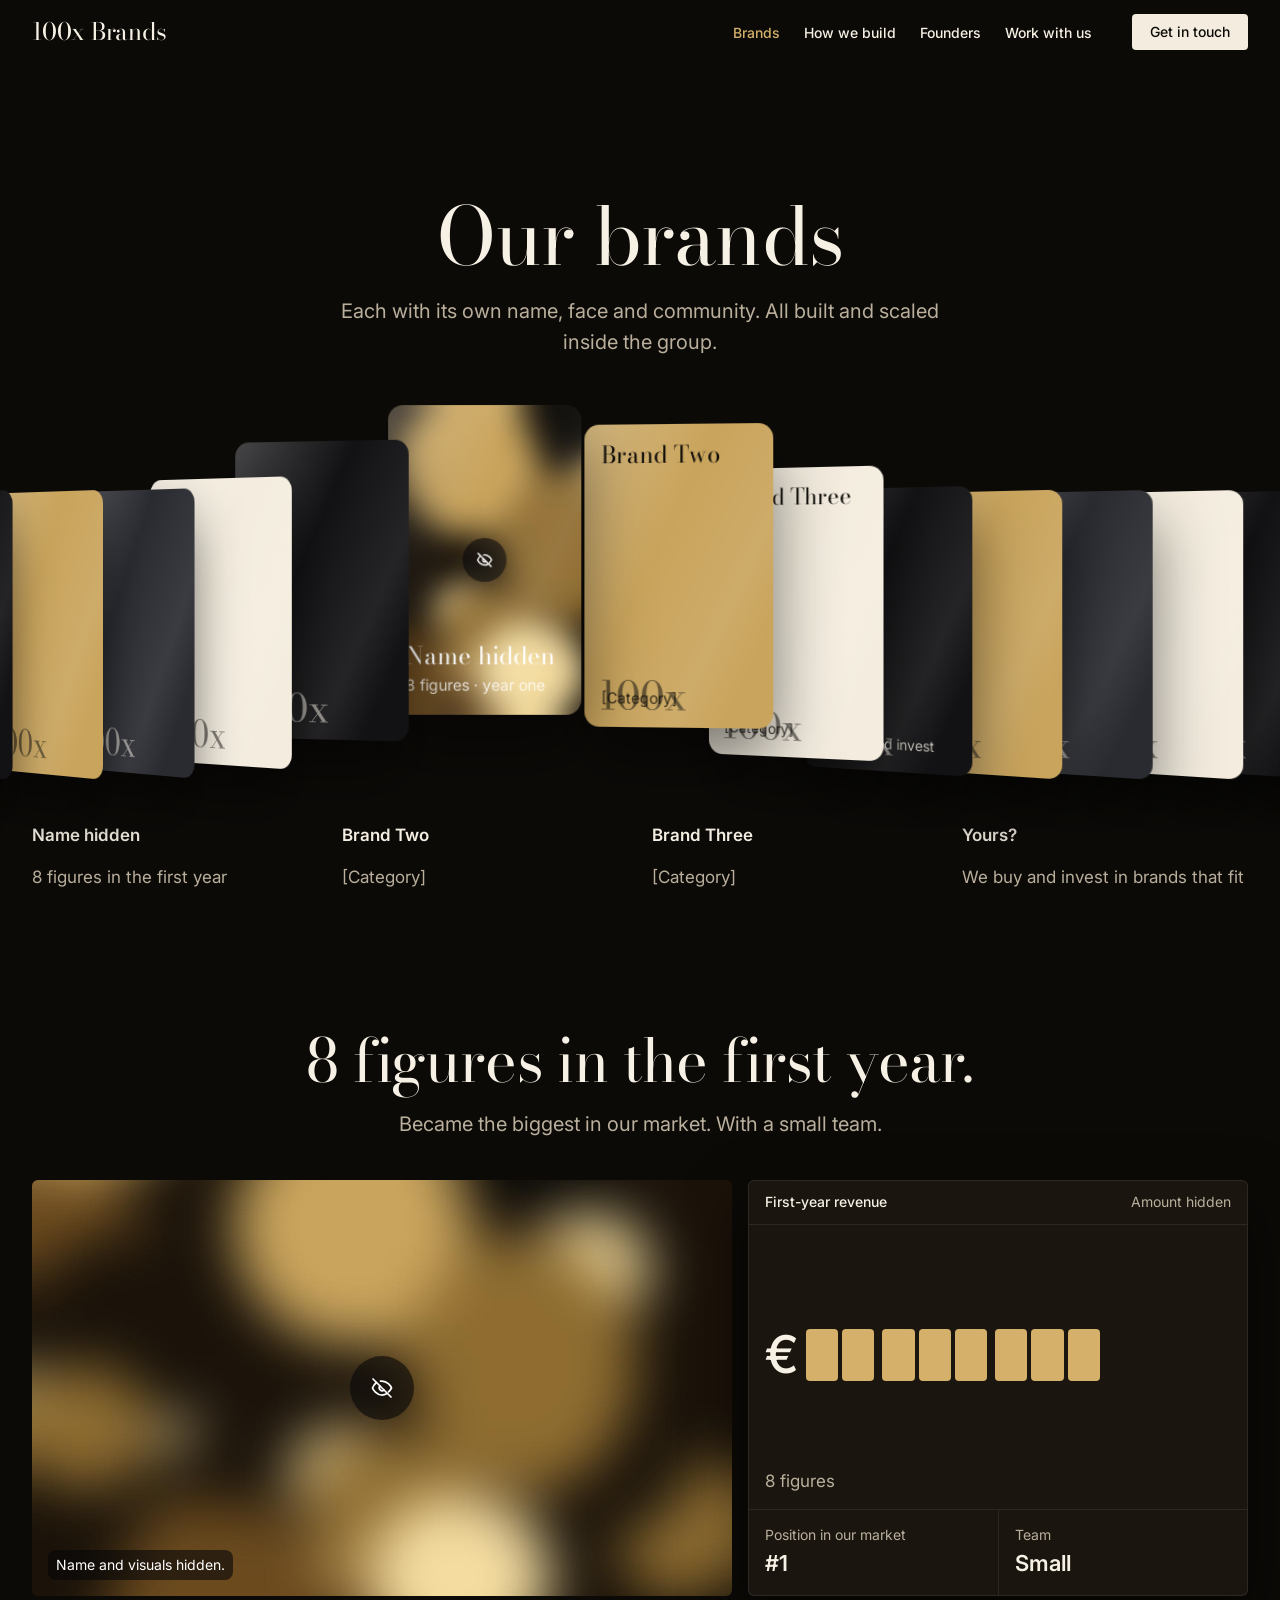
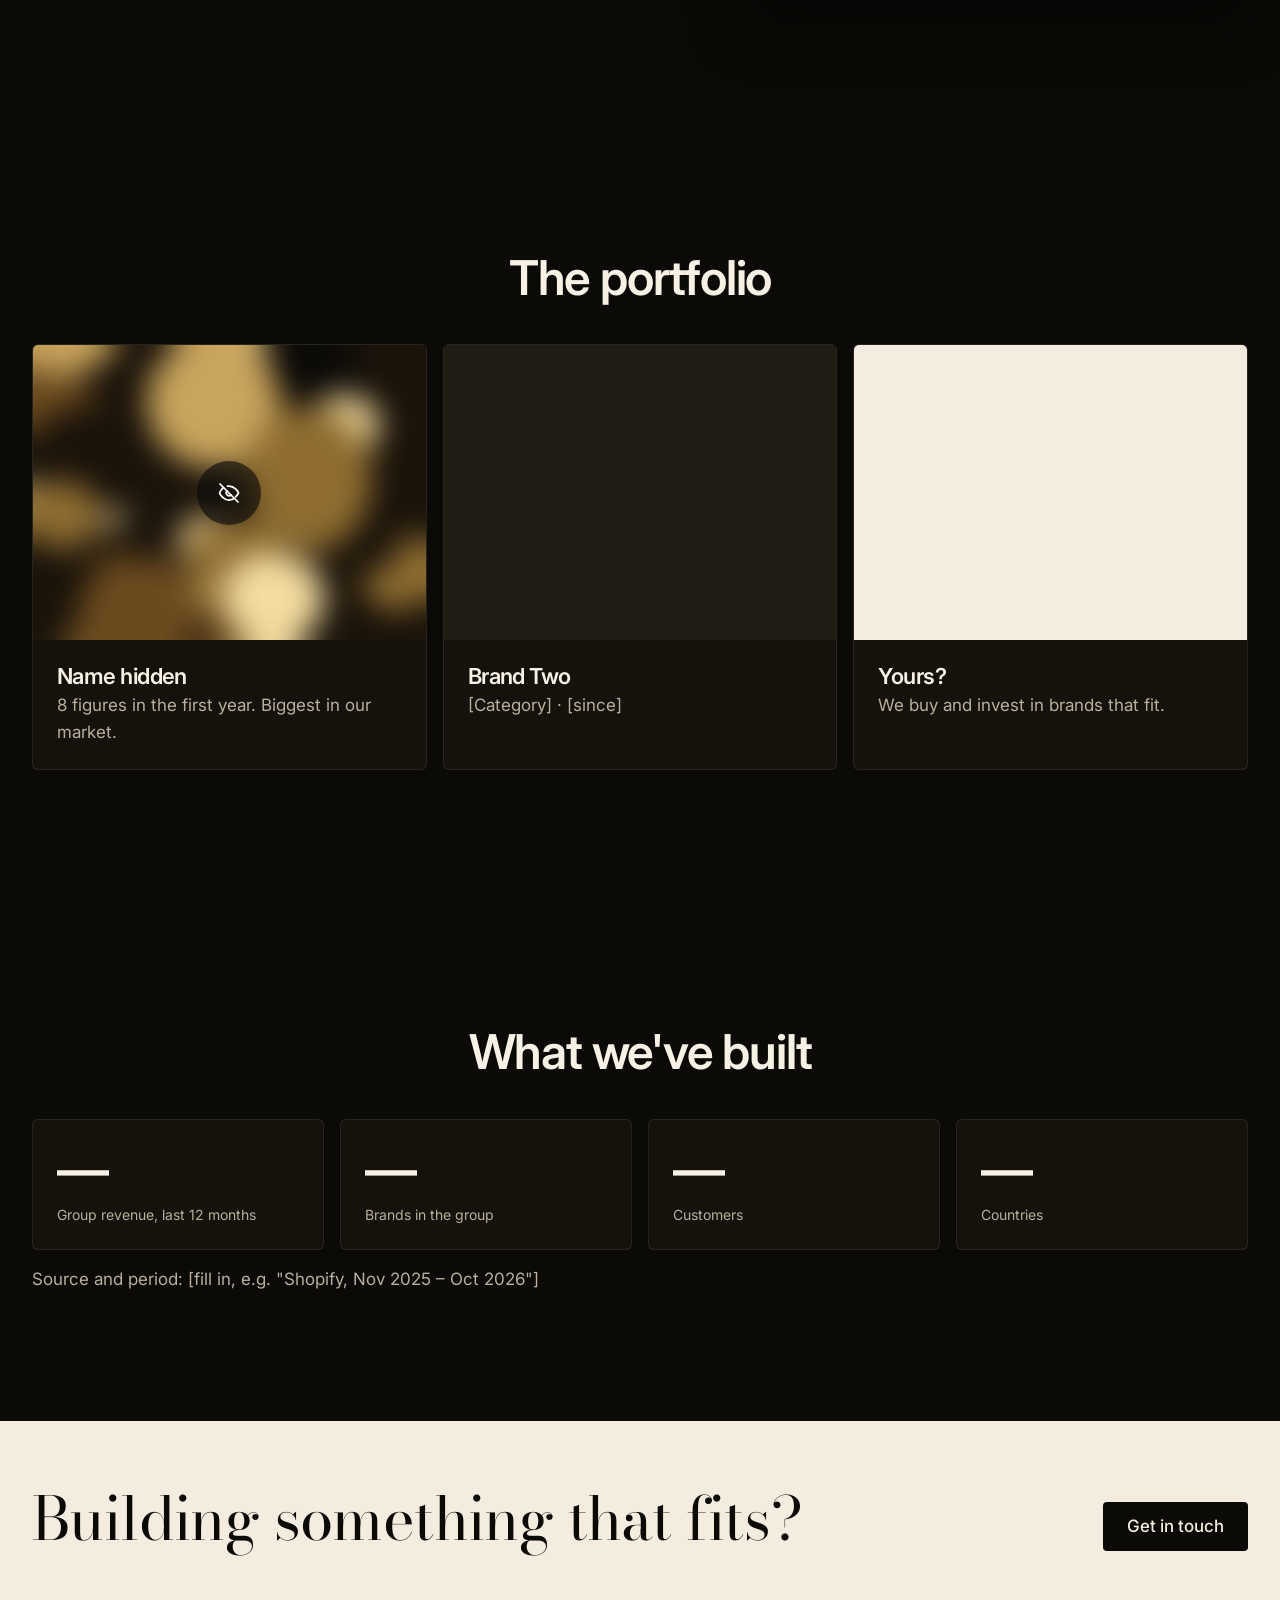
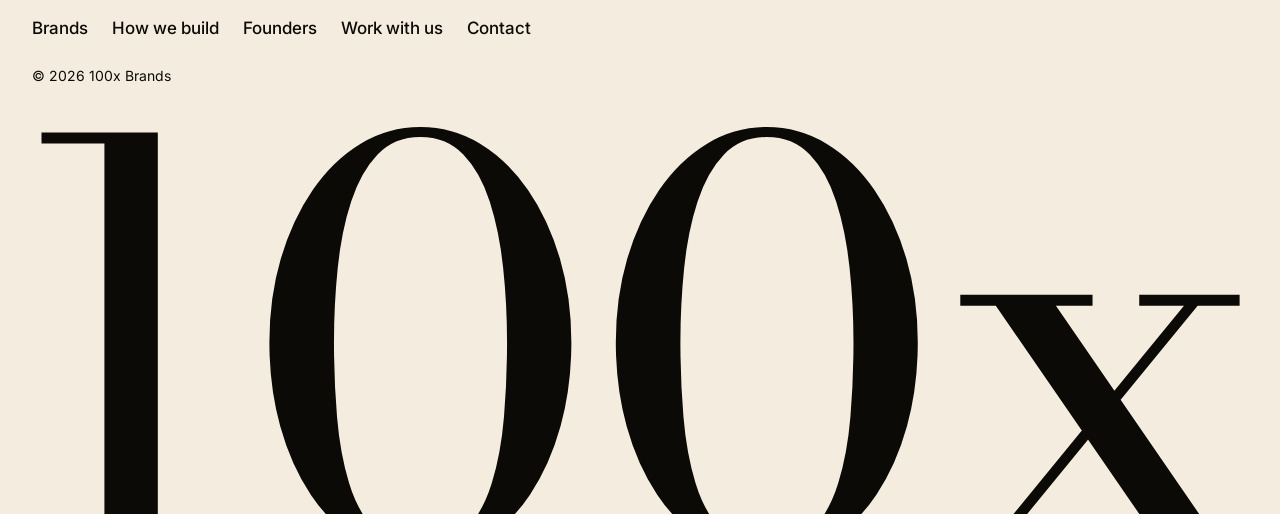
==== brands.html @ 117eef4a "Merge d1dad07c84391851a9e16a32d99887e13717ffe9 into 0cf402a620f5453af39a8e8a5bc5fa69563b2684" ====
<!doctype html>
<html lang="en">
<head>
  <meta charset="utf-8">
  <meta name="viewport" content="width=device-width, initial-scale=1">
  <title>Brands | 100x Brands</title>
  <meta name="description" content="The brands of 100x Brands, and the numbers behind them.">
  <link rel="preconnect" href="https://fonts.googleapis.com">
  <link rel="preconnect" href="https://fonts.gstatic.com" crossorigin>
  <link rel="stylesheet" href="https://fonts.googleapis.com/css2?family=Bodoni+Moda:opsz,wght@6..96,400;6..96,500&family=Inter:wght@400;500;600&display=swap">
  <link rel="stylesheet" href="css/style.css">
  <script>document.documentElement.classList.add('js');</script>
  <script type="speculationrules">{"prefetch":[{"where":{"href_matches":"/*"},"eagerness":"moderate"}]}</script>
  <script src="js/main.js" defer></script>
</head>
<body>
  <a class="skip-link" href="#content">Skip to content</a>

  <header class="site-header">
    <div class="container site-header__inner">
      <a class="logo merk" href="index.html">100x Brands</a>

      <nav class="site-nav" id="main-menu" aria-label="Main menu">
        <ul>
          <li><a href="brands.html" aria-current="page">Brands</a></li>
          <li><a href="how-we-build.html">How we build</a></li>
          <li><a href="founders.html">Founders</a></li>
          <li><a href="work-with-us.html">Work with us</a></li>
        </ul>
        <a class="button button--small site-nav__cta" href="contact.html">Get in touch</a>
      </nav>

      <button class="nav-toggle" type="button" aria-expanded="false" aria-controls="main-menu" aria-label="Open menu">
        <span></span><span></span>
      </button>
    </div>
  </header>

  <main id="content">
    <section class="cardwall" data-cardwall>
      <div class="container cardwall__head reveal">
        <h2 class="merk">Our brands</h2>
        <p>Each with its own name, face and community. All built and scaled inside the group.</p>
      </div>
      <!-- Golf van merkkaarten (js/main.js): de kaarten bij je muis komen omhoog. TODO: echte merken invullen. -->
      <div class="cardwall__stage" aria-hidden="true"><div class="cardwall__row" data-cardwall-row><span class="mcard mcard--zwart"><svg class="cardwall__mono" viewBox="100 -1520 4349 1540" aria-hidden="true" focusable="false"><path d="M359 -11V-1461H134V-1500H550V-11ZM100 0V-39H770V0Z"/><path d="M1489 20Q1367 20 1267.5 -39.5Q1168 -99 1097.0 -205.0Q1026 -311 987.5 -450.5Q949 -590 949 -750Q949 -910 990.0 -1049.5Q1031 -1189 1104.0 -1295.0Q1177 -1401 1275.5 -1460.5Q1374 -1520 1489 -1520Q1604 -1520 1702.5 -1460.5Q1801 -1401 1874.0 -1295.0Q1947 -1189 1988.0 -1049.5Q2029 -910 2029 -750Q2029 -590 1990.5 -450.5Q1952 -311 1881.0 -205.0Q1810 -99 1710.5 -39.5Q1611 20 1489 20ZM1489 -16Q1590 -16 1651.0 -78.5Q1712 -141 1744.5 -246.5Q1777 -352 1788.0 -483.0Q1799 -614 1799 -750Q1799 -886 1785.0 -1017.0Q1771 -1148 1737.0 -1253.5Q1703 -1359 1642.5 -1421.5Q1582 -1484 1489 -1484Q1396 -1484 1336.0 -1421.5Q1276 -1359 1241.5 -1253.5Q1207 -1148 1193.5 -1017.0Q1180 -886 1180 -750Q1180 -614 1191.0 -483.0Q1202 -352 1234.0 -246.5Q1266 -141 1327.5 -78.5Q1389 -16 1489 -16Z"/><path d="M2728 20Q2606 20 2506.5 -39.5Q2407 -99 2336.0 -205.0Q2265 -311 2226.5 -450.5Q2188 -590 2188 -750Q2188 -910 2229.0 -1049.5Q2270 -1189 2343.0 -1295.0Q2416 -1401 2514.5 -1460.5Q2613 -1520 2728 -1520Q2843 -1520 2941.5 -1460.5Q3040 -1401 3113.0 -1295.0Q3186 -1189 3227.0 -1049.5Q3268 -910 3268 -750Q3268 -590 3229.5 -450.5Q3191 -311 3120.0 -205.0Q3049 -99 2949.5 -39.5Q2850 20 2728 20ZM2728 -16Q2829 -16 2890.0 -78.5Q2951 -141 2983.5 -246.5Q3016 -352 3027.0 -483.0Q3038 -614 3038 -750Q3038 -886 3024.0 -1017.0Q3010 -1148 2976.0 -1253.5Q2942 -1359 2881.5 -1421.5Q2821 -1484 2728 -1484Q2635 -1484 2575.0 -1421.5Q2515 -1359 2480.5 -1253.5Q2446 -1148 2432.5 -1017.0Q2419 -886 2419 -750Q2419 -614 2430.0 -483.0Q2441 -352 2473.0 -246.5Q2505 -141 2566.5 -78.5Q2628 -16 2728 -16Z"/><path d="M4016 0V-39H4127L3547 -881H3420V-920H3893V-881H3762L4341 -39H4449V0ZM3400 0V-39H3531L4220 -881H4060V-920H4419V-881H4269L3580 -39H3769V0Z"/></svg></span><span class="mcard mcard--goud"><svg class="cardwall__mono" viewBox="100 -1520 4349 1540" aria-hidden="true" focusable="false"><path d="M359 -11V-1461H134V-1500H550V-11ZM100 0V-39H770V0Z"/><path d="M1489 20Q1367 20 1267.5 -39.5Q1168 -99 1097.0 -205.0Q1026 -311 987.5 -450.5Q949 -590 949 -750Q949 -910 990.0 -1049.5Q1031 -1189 1104.0 -1295.0Q1177 -1401 1275.5 -1460.5Q1374 -1520 1489 -1520Q1604 -1520 1702.5 -1460.5Q1801 -1401 1874.0 -1295.0Q1947 -1189 1988.0 -1049.5Q2029 -910 2029 -750Q2029 -590 1990.5 -450.5Q1952 -311 1881.0 -205.0Q1810 -99 1710.5 -39.5Q1611 20 1489 20ZM1489 -16Q1590 -16 1651.0 -78.5Q1712 -141 1744.5 -246.5Q1777 -352 1788.0 -483.0Q1799 -614 1799 -750Q1799 -886 1785.0 -1017.0Q1771 -1148 1737.0 -1253.5Q1703 -1359 1642.5 -1421.5Q1582 -1484 1489 -1484Q1396 -1484 1336.0 -1421.5Q1276 -1359 1241.5 -1253.5Q1207 -1148 1193.5 -1017.0Q1180 -886 1180 -750Q1180 -614 1191.0 -483.0Q1202 -352 1234.0 -246.5Q1266 -141 1327.5 -78.5Q1389 -16 1489 -16Z"/><path d="M2728 20Q2606 20 2506.5 -39.5Q2407 -99 2336.0 -205.0Q2265 -311 2226.5 -450.5Q2188 -590 2188 -750Q2188 -910 2229.0 -1049.5Q2270 -1189 2343.0 -1295.0Q2416 -1401 2514.5 -1460.5Q2613 -1520 2728 -1520Q2843 -1520 2941.5 -1460.5Q3040 -1401 3113.0 -1295.0Q3186 -1189 3227.0 -1049.5Q3268 -910 3268 -750Q3268 -590 3229.5 -450.5Q3191 -311 3120.0 -205.0Q3049 -99 2949.5 -39.5Q2850 20 2728 20ZM2728 -16Q2829 -16 2890.0 -78.5Q2951 -141 2983.5 -246.5Q3016 -352 3027.0 -483.0Q3038 -614 3038 -750Q3038 -886 3024.0 -1017.0Q3010 -1148 2976.0 -1253.5Q2942 -1359 2881.5 -1421.5Q2821 -1484 2728 -1484Q2635 -1484 2575.0 -1421.5Q2515 -1359 2480.5 -1253.5Q2446 -1148 2432.5 -1017.0Q2419 -886 2419 -750Q2419 -614 2430.0 -483.0Q2441 -352 2473.0 -246.5Q2505 -141 2566.5 -78.5Q2628 -16 2728 -16Z"/><path d="M4016 0V-39H4127L3547 -881H3420V-920H3893V-881H3762L4341 -39H4449V0ZM3400 0V-39H3531L4220 -881H4060V-920H4419V-881H4269L3580 -39H3769V0Z"/></svg></span><span class="mcard mcard--grafiet"><svg class="cardwall__mono" viewBox="100 -1520 4349 1540" aria-hidden="true" focusable="false"><path d="M359 -11V-1461H134V-1500H550V-11ZM100 0V-39H770V0Z"/><path d="M1489 20Q1367 20 1267.5 -39.5Q1168 -99 1097.0 -205.0Q1026 -311 987.5 -450.5Q949 -590 949 -750Q949 -910 990.0 -1049.5Q1031 -1189 1104.0 -1295.0Q1177 -1401 1275.5 -1460.5Q1374 -1520 1489 -1520Q1604 -1520 1702.5 -1460.5Q1801 -1401 1874.0 -1295.0Q1947 -1189 1988.0 -1049.5Q2029 -910 2029 -750Q2029 -590 1990.5 -450.5Q1952 -311 1881.0 -205.0Q1810 -99 1710.5 -39.5Q1611 20 1489 20ZM1489 -16Q1590 -16 1651.0 -78.5Q1712 -141 1744.5 -246.5Q1777 -352 1788.0 -483.0Q1799 -614 1799 -750Q1799 -886 1785.0 -1017.0Q1771 -1148 1737.0 -1253.5Q1703 -1359 1642.5 -1421.5Q1582 -1484 1489 -1484Q1396 -1484 1336.0 -1421.5Q1276 -1359 1241.5 -1253.5Q1207 -1148 1193.5 -1017.0Q1180 -886 1180 -750Q1180 -614 1191.0 -483.0Q1202 -352 1234.0 -246.5Q1266 -141 1327.5 -78.5Q1389 -16 1489 -16Z"/><path d="M2728 20Q2606 20 2506.5 -39.5Q2407 -99 2336.0 -205.0Q2265 -311 2226.5 -450.5Q2188 -590 2188 -750Q2188 -910 2229.0 -1049.5Q2270 -1189 2343.0 -1295.0Q2416 -1401 2514.5 -1460.5Q2613 -1520 2728 -1520Q2843 -1520 2941.5 -1460.5Q3040 -1401 3113.0 -1295.0Q3186 -1189 3227.0 -1049.5Q3268 -910 3268 -750Q3268 -590 3229.5 -450.5Q3191 -311 3120.0 -205.0Q3049 -99 2949.5 -39.5Q2850 20 2728 20ZM2728 -16Q2829 -16 2890.0 -78.5Q2951 -141 2983.5 -246.5Q3016 -352 3027.0 -483.0Q3038 -614 3038 -750Q3038 -886 3024.0 -1017.0Q3010 -1148 2976.0 -1253.5Q2942 -1359 2881.5 -1421.5Q2821 -1484 2728 -1484Q2635 -1484 2575.0 -1421.5Q2515 -1359 2480.5 -1253.5Q2446 -1148 2432.5 -1017.0Q2419 -886 2419 -750Q2419 -614 2430.0 -483.0Q2441 -352 2473.0 -246.5Q2505 -141 2566.5 -78.5Q2628 -16 2728 -16Z"/><path d="M4016 0V-39H4127L3547 -881H3420V-920H3893V-881H3762L4341 -39H4449V0ZM3400 0V-39H3531L4220 -881H4060V-920H4419V-881H4269L3580 -39H3769V0Z"/></svg></span><span class="mcard mcard--ivoor"><svg class="cardwall__mono" viewBox="100 -1520 4349 1540" aria-hidden="true" focusable="false"><path d="M359 -11V-1461H134V-1500H550V-11ZM100 0V-39H770V0Z"/><path d="M1489 20Q1367 20 1267.5 -39.5Q1168 -99 1097.0 -205.0Q1026 -311 987.5 -450.5Q949 -590 949 -750Q949 -910 990.0 -1049.5Q1031 -1189 1104.0 -1295.0Q1177 -1401 1275.5 -1460.5Q1374 -1520 1489 -1520Q1604 -1520 1702.5 -1460.5Q1801 -1401 1874.0 -1295.0Q1947 -1189 1988.0 -1049.5Q2029 -910 2029 -750Q2029 -590 1990.5 -450.5Q1952 -311 1881.0 -205.0Q1810 -99 1710.5 -39.5Q1611 20 1489 20ZM1489 -16Q1590 -16 1651.0 -78.5Q1712 -141 1744.5 -246.5Q1777 -352 1788.0 -483.0Q1799 -614 1799 -750Q1799 -886 1785.0 -1017.0Q1771 -1148 1737.0 -1253.5Q1703 -1359 1642.5 -1421.5Q1582 -1484 1489 -1484Q1396 -1484 1336.0 -1421.5Q1276 -1359 1241.5 -1253.5Q1207 -1148 1193.5 -1017.0Q1180 -886 1180 -750Q1180 -614 1191.0 -483.0Q1202 -352 1234.0 -246.5Q1266 -141 1327.5 -78.5Q1389 -16 1489 -16Z"/><path d="M2728 20Q2606 20 2506.5 -39.5Q2407 -99 2336.0 -205.0Q2265 -311 2226.5 -450.5Q2188 -590 2188 -750Q2188 -910 2229.0 -1049.5Q2270 -1189 2343.0 -1295.0Q2416 -1401 2514.5 -1460.5Q2613 -1520 2728 -1520Q2843 -1520 2941.5 -1460.5Q3040 -1401 3113.0 -1295.0Q3186 -1189 3227.0 -1049.5Q3268 -910 3268 -750Q3268 -590 3229.5 -450.5Q3191 -311 3120.0 -205.0Q3049 -99 2949.5 -39.5Q2850 20 2728 20ZM2728 -16Q2829 -16 2890.0 -78.5Q2951 -141 2983.5 -246.5Q3016 -352 3027.0 -483.0Q3038 -614 3038 -750Q3038 -886 3024.0 -1017.0Q3010 -1148 2976.0 -1253.5Q2942 -1359 2881.5 -1421.5Q2821 -1484 2728 -1484Q2635 -1484 2575.0 -1421.5Q2515 -1359 2480.5 -1253.5Q2446 -1148 2432.5 -1017.0Q2419 -886 2419 -750Q2419 -614 2430.0 -483.0Q2441 -352 2473.0 -246.5Q2505 -141 2566.5 -78.5Q2628 -16 2728 -16Z"/><path d="M4016 0V-39H4127L3547 -881H3420V-920H3893V-881H3762L4341 -39H4449V0ZM3400 0V-39H3531L4220 -881H4060V-920H4419V-881H4269L3580 -39H3769V0Z"/></svg></span><span class="mcard mcard--zwart"><svg class="cardwall__mono" viewBox="100 -1520 4349 1540" aria-hidden="true" focusable="false"><path d="M359 -11V-1461H134V-1500H550V-11ZM100 0V-39H770V0Z"/><path d="M1489 20Q1367 20 1267.5 -39.5Q1168 -99 1097.0 -205.0Q1026 -311 987.5 -450.5Q949 -590 949 -750Q949 -910 990.0 -1049.5Q1031 -1189 1104.0 -1295.0Q1177 -1401 1275.5 -1460.5Q1374 -1520 1489 -1520Q1604 -1520 1702.5 -1460.5Q1801 -1401 1874.0 -1295.0Q1947 -1189 1988.0 -1049.5Q2029 -910 2029 -750Q2029 -590 1990.5 -450.5Q1952 -311 1881.0 -205.0Q1810 -99 1710.5 -39.5Q1611 20 1489 20ZM1489 -16Q1590 -16 1651.0 -78.5Q1712 -141 1744.5 -246.5Q1777 -352 1788.0 -483.0Q1799 -614 1799 -750Q1799 -886 1785.0 -1017.0Q1771 -1148 1737.0 -1253.5Q1703 -1359 1642.5 -1421.5Q1582 -1484 1489 -1484Q1396 -1484 1336.0 -1421.5Q1276 -1359 1241.5 -1253.5Q1207 -1148 1193.5 -1017.0Q1180 -886 1180 -750Q1180 -614 1191.0 -483.0Q1202 -352 1234.0 -246.5Q1266 -141 1327.5 -78.5Q1389 -16 1489 -16Z"/><path d="M2728 20Q2606 20 2506.5 -39.5Q2407 -99 2336.0 -205.0Q2265 -311 2226.5 -450.5Q2188 -590 2188 -750Q2188 -910 2229.0 -1049.5Q2270 -1189 2343.0 -1295.0Q2416 -1401 2514.5 -1460.5Q2613 -1520 2728 -1520Q2843 -1520 2941.5 -1460.5Q3040 -1401 3113.0 -1295.0Q3186 -1189 3227.0 -1049.5Q3268 -910 3268 -750Q3268 -590 3229.5 -450.5Q3191 -311 3120.0 -205.0Q3049 -99 2949.5 -39.5Q2850 20 2728 20ZM2728 -16Q2829 -16 2890.0 -78.5Q2951 -141 2983.5 -246.5Q3016 -352 3027.0 -483.0Q3038 -614 3038 -750Q3038 -886 3024.0 -1017.0Q3010 -1148 2976.0 -1253.5Q2942 -1359 2881.5 -1421.5Q2821 -1484 2728 -1484Q2635 -1484 2575.0 -1421.5Q2515 -1359 2480.5 -1253.5Q2446 -1148 2432.5 -1017.0Q2419 -886 2419 -750Q2419 -614 2430.0 -483.0Q2441 -352 2473.0 -246.5Q2505 -141 2566.5 -78.5Q2628 -16 2728 -16Z"/><path d="M4016 0V-39H4127L3547 -881H3420V-920H3893V-881H3762L4341 -39H4449V0ZM3400 0V-39H3531L4220 -881H4060V-920H4419V-881H4269L3580 -39H3769V0Z"/></svg></span><a class="mcard mcard--verborgen" href="brands.html" tabindex="-1"><img src="images/hidden-brand.jpg" width="1400" height="1050" alt="" loading="lazy" decoding="async"><span class="eye"><svg viewBox="0 0 24 24" focusable="false"><path d="M3 3l18 18"/><path d="M10.6 5.2A9.8 9.8 0 0 1 12 5c5.5 0 9 5.5 9.5 7a14 14 0 0 1-3 3.9M6.4 6.5A14 14 0 0 0 2.5 12c.5 1.5 4 7 9.5 7a9.7 9.7 0 0 0 4.6-1.2"/><path d="M9.9 9.9a3 3 0 0 0 4.2 4.2"/></svg></span><b class="mcard__naam">Name hidden</b><small>8 figures · year one</small></a><a class="mcard mcard--goud" href="#" tabindex="-1"><b class="mcard__naam">Brand Two</b><small>[Category]</small><svg class="cardwall__mono" viewBox="100 -1520 4349 1540" aria-hidden="true" focusable="false"><path d="M359 -11V-1461H134V-1500H550V-11ZM100 0V-39H770V0Z"/><path d="M1489 20Q1367 20 1267.5 -39.5Q1168 -99 1097.0 -205.0Q1026 -311 987.5 -450.5Q949 -590 949 -750Q949 -910 990.0 -1049.5Q1031 -1189 1104.0 -1295.0Q1177 -1401 1275.5 -1460.5Q1374 -1520 1489 -1520Q1604 -1520 1702.5 -1460.5Q1801 -1401 1874.0 -1295.0Q1947 -1189 1988.0 -1049.5Q2029 -910 2029 -750Q2029 -590 1990.5 -450.5Q1952 -311 1881.0 -205.0Q1810 -99 1710.5 -39.5Q1611 20 1489 20ZM1489 -16Q1590 -16 1651.0 -78.5Q1712 -141 1744.5 -246.5Q1777 -352 1788.0 -483.0Q1799 -614 1799 -750Q1799 -886 1785.0 -1017.0Q1771 -1148 1737.0 -1253.5Q1703 -1359 1642.5 -1421.5Q1582 -1484 1489 -1484Q1396 -1484 1336.0 -1421.5Q1276 -1359 1241.5 -1253.5Q1207 -1148 1193.5 -1017.0Q1180 -886 1180 -750Q1180 -614 1191.0 -483.0Q1202 -352 1234.0 -246.5Q1266 -141 1327.5 -78.5Q1389 -16 1489 -16Z"/><path d="M2728 20Q2606 20 2506.5 -39.5Q2407 -99 2336.0 -205.0Q2265 -311 2226.5 -450.5Q2188 -590 2188 -750Q2188 -910 2229.0 -1049.5Q2270 -1189 2343.0 -1295.0Q2416 -1401 2514.5 -1460.5Q2613 -1520 2728 -1520Q2843 -1520 2941.5 -1460.5Q3040 -1401 3113.0 -1295.0Q3186 -1189 3227.0 -1049.5Q3268 -910 3268 -750Q3268 -590 3229.5 -450.5Q3191 -311 3120.0 -205.0Q3049 -99 2949.5 -39.5Q2850 20 2728 20ZM2728 -16Q2829 -16 2890.0 -78.5Q2951 -141 2983.5 -246.5Q3016 -352 3027.0 -483.0Q3038 -614 3038 -750Q3038 -886 3024.0 -1017.0Q3010 -1148 2976.0 -1253.5Q2942 -1359 2881.5 -1421.5Q2821 -1484 2728 -1484Q2635 -1484 2575.0 -1421.5Q2515 -1359 2480.5 -1253.5Q2446 -1148 2432.5 -1017.0Q2419 -886 2419 -750Q2419 -614 2430.0 -483.0Q2441 -352 2473.0 -246.5Q2505 -141 2566.5 -78.5Q2628 -16 2728 -16Z"/><path d="M4016 0V-39H4127L3547 -881H3420V-920H3893V-881H3762L4341 -39H4449V0ZM3400 0V-39H3531L4220 -881H4060V-920H4419V-881H4269L3580 -39H3769V0Z"/></svg></a><a class="mcard mcard--ivoor" href="#" tabindex="-1"><b class="mcard__naam">Brand Three</b><small>[Category]</small><svg class="cardwall__mono" viewBox="100 -1520 4349 1540" aria-hidden="true" focusable="false"><path d="M359 -11V-1461H134V-1500H550V-11ZM100 0V-39H770V0Z"/><path d="M1489 20Q1367 20 1267.5 -39.5Q1168 -99 1097.0 -205.0Q1026 -311 987.5 -450.5Q949 -590 949 -750Q949 -910 990.0 -1049.5Q1031 -1189 1104.0 -1295.0Q1177 -1401 1275.5 -1460.5Q1374 -1520 1489 -1520Q1604 -1520 1702.5 -1460.5Q1801 -1401 1874.0 -1295.0Q1947 -1189 1988.0 -1049.5Q2029 -910 2029 -750Q2029 -590 1990.5 -450.5Q1952 -311 1881.0 -205.0Q1810 -99 1710.5 -39.5Q1611 20 1489 20ZM1489 -16Q1590 -16 1651.0 -78.5Q1712 -141 1744.5 -246.5Q1777 -352 1788.0 -483.0Q1799 -614 1799 -750Q1799 -886 1785.0 -1017.0Q1771 -1148 1737.0 -1253.5Q1703 -1359 1642.5 -1421.5Q1582 -1484 1489 -1484Q1396 -1484 1336.0 -1421.5Q1276 -1359 1241.5 -1253.5Q1207 -1148 1193.5 -1017.0Q1180 -886 1180 -750Q1180 -614 1191.0 -483.0Q1202 -352 1234.0 -246.5Q1266 -141 1327.5 -78.5Q1389 -16 1489 -16Z"/><path d="M2728 20Q2606 20 2506.5 -39.5Q2407 -99 2336.0 -205.0Q2265 -311 2226.5 -450.5Q2188 -590 2188 -750Q2188 -910 2229.0 -1049.5Q2270 -1189 2343.0 -1295.0Q2416 -1401 2514.5 -1460.5Q2613 -1520 2728 -1520Q2843 -1520 2941.5 -1460.5Q3040 -1401 3113.0 -1295.0Q3186 -1189 3227.0 -1049.5Q3268 -910 3268 -750Q3268 -590 3229.5 -450.5Q3191 -311 3120.0 -205.0Q3049 -99 2949.5 -39.5Q2850 20 2728 20ZM2728 -16Q2829 -16 2890.0 -78.5Q2951 -141 2983.5 -246.5Q3016 -352 3027.0 -483.0Q3038 -614 3038 -750Q3038 -886 3024.0 -1017.0Q3010 -1148 2976.0 -1253.5Q2942 -1359 2881.5 -1421.5Q2821 -1484 2728 -1484Q2635 -1484 2575.0 -1421.5Q2515 -1359 2480.5 -1253.5Q2446 -1148 2432.5 -1017.0Q2419 -886 2419 -750Q2419 -614 2430.0 -483.0Q2441 -352 2473.0 -246.5Q2505 -141 2566.5 -78.5Q2628 -16 2728 -16Z"/><path d="M4016 0V-39H4127L3547 -881H3420V-920H3893V-881H3762L4341 -39H4449V0ZM3400 0V-39H3531L4220 -881H4060V-920H4419V-881H4269L3580 -39H3769V0Z"/></svg></a><a class="mcard mcard--zwart" href="work-with-us.html" tabindex="-1"><b class="mcard__naam">Yours?</b><small>We buy and invest</small><svg class="cardwall__mono" viewBox="100 -1520 4349 1540" aria-hidden="true" focusable="false"><path d="M359 -11V-1461H134V-1500H550V-11ZM100 0V-39H770V0Z"/><path d="M1489 20Q1367 20 1267.5 -39.5Q1168 -99 1097.0 -205.0Q1026 -311 987.5 -450.5Q949 -590 949 -750Q949 -910 990.0 -1049.5Q1031 -1189 1104.0 -1295.0Q1177 -1401 1275.5 -1460.5Q1374 -1520 1489 -1520Q1604 -1520 1702.5 -1460.5Q1801 -1401 1874.0 -1295.0Q1947 -1189 1988.0 -1049.5Q2029 -910 2029 -750Q2029 -590 1990.5 -450.5Q1952 -311 1881.0 -205.0Q1810 -99 1710.5 -39.5Q1611 20 1489 20ZM1489 -16Q1590 -16 1651.0 -78.5Q1712 -141 1744.5 -246.5Q1777 -352 1788.0 -483.0Q1799 -614 1799 -750Q1799 -886 1785.0 -1017.0Q1771 -1148 1737.0 -1253.5Q1703 -1359 1642.5 -1421.5Q1582 -1484 1489 -1484Q1396 -1484 1336.0 -1421.5Q1276 -1359 1241.5 -1253.5Q1207 -1148 1193.5 -1017.0Q1180 -886 1180 -750Q1180 -614 1191.0 -483.0Q1202 -352 1234.0 -246.5Q1266 -141 1327.5 -78.5Q1389 -16 1489 -16Z"/><path d="M2728 20Q2606 20 2506.5 -39.5Q2407 -99 2336.0 -205.0Q2265 -311 2226.5 -450.5Q2188 -590 2188 -750Q2188 -910 2229.0 -1049.5Q2270 -1189 2343.0 -1295.0Q2416 -1401 2514.5 -1460.5Q2613 -1520 2728 -1520Q2843 -1520 2941.5 -1460.5Q3040 -1401 3113.0 -1295.0Q3186 -1189 3227.0 -1049.5Q3268 -910 3268 -750Q3268 -590 3229.5 -450.5Q3191 -311 3120.0 -205.0Q3049 -99 2949.5 -39.5Q2850 20 2728 20ZM2728 -16Q2829 -16 2890.0 -78.5Q2951 -141 2983.5 -246.5Q3016 -352 3027.0 -483.0Q3038 -614 3038 -750Q3038 -886 3024.0 -1017.0Q3010 -1148 2976.0 -1253.5Q2942 -1359 2881.5 -1421.5Q2821 -1484 2728 -1484Q2635 -1484 2575.0 -1421.5Q2515 -1359 2480.5 -1253.5Q2446 -1148 2432.5 -1017.0Q2419 -886 2419 -750Q2419 -614 2430.0 -483.0Q2441 -352 2473.0 -246.5Q2505 -141 2566.5 -78.5Q2628 -16 2728 -16Z"/><path d="M4016 0V-39H4127L3547 -881H3420V-920H3893V-881H3762L4341 -39H4449V0ZM3400 0V-39H3531L4220 -881H4060V-920H4419V-881H4269L3580 -39H3769V0Z"/></svg></a><span class="mcard mcard--goud"><svg class="cardwall__mono" viewBox="100 -1520 4349 1540" aria-hidden="true" focusable="false"><path d="M359 -11V-1461H134V-1500H550V-11ZM100 0V-39H770V0Z"/><path d="M1489 20Q1367 20 1267.5 -39.5Q1168 -99 1097.0 -205.0Q1026 -311 987.5 -450.5Q949 -590 949 -750Q949 -910 990.0 -1049.5Q1031 -1189 1104.0 -1295.0Q1177 -1401 1275.5 -1460.5Q1374 -1520 1489 -1520Q1604 -1520 1702.5 -1460.5Q1801 -1401 1874.0 -1295.0Q1947 -1189 1988.0 -1049.5Q2029 -910 2029 -750Q2029 -590 1990.5 -450.5Q1952 -311 1881.0 -205.0Q1810 -99 1710.5 -39.5Q1611 20 1489 20ZM1489 -16Q1590 -16 1651.0 -78.5Q1712 -141 1744.5 -246.5Q1777 -352 1788.0 -483.0Q1799 -614 1799 -750Q1799 -886 1785.0 -1017.0Q1771 -1148 1737.0 -1253.5Q1703 -1359 1642.5 -1421.5Q1582 -1484 1489 -1484Q1396 -1484 1336.0 -1421.5Q1276 -1359 1241.5 -1253.5Q1207 -1148 1193.5 -1017.0Q1180 -886 1180 -750Q1180 -614 1191.0 -483.0Q1202 -352 1234.0 -246.5Q1266 -141 1327.5 -78.5Q1389 -16 1489 -16Z"/><path d="M2728 20Q2606 20 2506.5 -39.5Q2407 -99 2336.0 -205.0Q2265 -311 2226.5 -450.5Q2188 -590 2188 -750Q2188 -910 2229.0 -1049.5Q2270 -1189 2343.0 -1295.0Q2416 -1401 2514.5 -1460.5Q2613 -1520 2728 -1520Q2843 -1520 2941.5 -1460.5Q3040 -1401 3113.0 -1295.0Q3186 -1189 3227.0 -1049.5Q3268 -910 3268 -750Q3268 -590 3229.5 -450.5Q3191 -311 3120.0 -205.0Q3049 -99 2949.5 -39.5Q2850 20 2728 20ZM2728 -16Q2829 -16 2890.0 -78.5Q2951 -141 2983.5 -246.5Q3016 -352 3027.0 -483.0Q3038 -614 3038 -750Q3038 -886 3024.0 -1017.0Q3010 -1148 2976.0 -1253.5Q2942 -1359 2881.5 -1421.5Q2821 -1484 2728 -1484Q2635 -1484 2575.0 -1421.5Q2515 -1359 2480.5 -1253.5Q2446 -1148 2432.5 -1017.0Q2419 -886 2419 -750Q2419 -614 2430.0 -483.0Q2441 -352 2473.0 -246.5Q2505 -141 2566.5 -78.5Q2628 -16 2728 -16Z"/><path d="M4016 0V-39H4127L3547 -881H3420V-920H3893V-881H3762L4341 -39H4449V0ZM3400 0V-39H3531L4220 -881H4060V-920H4419V-881H4269L3580 -39H3769V0Z"/></svg></span><span class="mcard mcard--grafiet"><svg class="cardwall__mono" viewBox="100 -1520 4349 1540" aria-hidden="true" focusable="false"><path d="M359 -11V-1461H134V-1500H550V-11ZM100 0V-39H770V0Z"/><path d="M1489 20Q1367 20 1267.5 -39.5Q1168 -99 1097.0 -205.0Q1026 -311 987.5 -450.5Q949 -590 949 -750Q949 -910 990.0 -1049.5Q1031 -1189 1104.0 -1295.0Q1177 -1401 1275.5 -1460.5Q1374 -1520 1489 -1520Q1604 -1520 1702.5 -1460.5Q1801 -1401 1874.0 -1295.0Q1947 -1189 1988.0 -1049.5Q2029 -910 2029 -750Q2029 -590 1990.5 -450.5Q1952 -311 1881.0 -205.0Q1810 -99 1710.5 -39.5Q1611 20 1489 20ZM1489 -16Q1590 -16 1651.0 -78.5Q1712 -141 1744.5 -246.5Q1777 -352 1788.0 -483.0Q1799 -614 1799 -750Q1799 -886 1785.0 -1017.0Q1771 -1148 1737.0 -1253.5Q1703 -1359 1642.5 -1421.5Q1582 -1484 1489 -1484Q1396 -1484 1336.0 -1421.5Q1276 -1359 1241.5 -1253.5Q1207 -1148 1193.5 -1017.0Q1180 -886 1180 -750Q1180 -614 1191.0 -483.0Q1202 -352 1234.0 -246.5Q1266 -141 1327.5 -78.5Q1389 -16 1489 -16Z"/><path d="M2728 20Q2606 20 2506.5 -39.5Q2407 -99 2336.0 -205.0Q2265 -311 2226.5 -450.5Q2188 -590 2188 -750Q2188 -910 2229.0 -1049.5Q2270 -1189 2343.0 -1295.0Q2416 -1401 2514.5 -1460.5Q2613 -1520 2728 -1520Q2843 -1520 2941.5 -1460.5Q3040 -1401 3113.0 -1295.0Q3186 -1189 3227.0 -1049.5Q3268 -910 3268 -750Q3268 -590 3229.5 -450.5Q3191 -311 3120.0 -205.0Q3049 -99 2949.5 -39.5Q2850 20 2728 20ZM2728 -16Q2829 -16 2890.0 -78.5Q2951 -141 2983.5 -246.5Q3016 -352 3027.0 -483.0Q3038 -614 3038 -750Q3038 -886 3024.0 -1017.0Q3010 -1148 2976.0 -1253.5Q2942 -1359 2881.5 -1421.5Q2821 -1484 2728 -1484Q2635 -1484 2575.0 -1421.5Q2515 -1359 2480.5 -1253.5Q2446 -1148 2432.5 -1017.0Q2419 -886 2419 -750Q2419 -614 2430.0 -483.0Q2441 -352 2473.0 -246.5Q2505 -141 2566.5 -78.5Q2628 -16 2728 -16Z"/><path d="M4016 0V-39H4127L3547 -881H3420V-920H3893V-881H3762L4341 -39H4449V0ZM3400 0V-39H3531L4220 -881H4060V-920H4419V-881H4269L3580 -39H3769V0Z"/></svg></span><span class="mcard mcard--ivoor"><svg class="cardwall__mono" viewBox="100 -1520 4349 1540" aria-hidden="true" focusable="false"><path d="M359 -11V-1461H134V-1500H550V-11ZM100 0V-39H770V0Z"/><path d="M1489 20Q1367 20 1267.5 -39.5Q1168 -99 1097.0 -205.0Q1026 -311 987.5 -450.5Q949 -590 949 -750Q949 -910 990.0 -1049.5Q1031 -1189 1104.0 -1295.0Q1177 -1401 1275.5 -1460.5Q1374 -1520 1489 -1520Q1604 -1520 1702.5 -1460.5Q1801 -1401 1874.0 -1295.0Q1947 -1189 1988.0 -1049.5Q2029 -910 2029 -750Q2029 -590 1990.5 -450.5Q1952 -311 1881.0 -205.0Q1810 -99 1710.5 -39.5Q1611 20 1489 20ZM1489 -16Q1590 -16 1651.0 -78.5Q1712 -141 1744.5 -246.5Q1777 -352 1788.0 -483.0Q1799 -614 1799 -750Q1799 -886 1785.0 -1017.0Q1771 -1148 1737.0 -1253.5Q1703 -1359 1642.5 -1421.5Q1582 -1484 1489 -1484Q1396 -1484 1336.0 -1421.5Q1276 -1359 1241.5 -1253.5Q1207 -1148 1193.5 -1017.0Q1180 -886 1180 -750Q1180 -614 1191.0 -483.0Q1202 -352 1234.0 -246.5Q1266 -141 1327.5 -78.5Q1389 -16 1489 -16Z"/><path d="M2728 20Q2606 20 2506.5 -39.5Q2407 -99 2336.0 -205.0Q2265 -311 2226.5 -450.5Q2188 -590 2188 -750Q2188 -910 2229.0 -1049.5Q2270 -1189 2343.0 -1295.0Q2416 -1401 2514.5 -1460.5Q2613 -1520 2728 -1520Q2843 -1520 2941.5 -1460.5Q3040 -1401 3113.0 -1295.0Q3186 -1189 3227.0 -1049.5Q3268 -910 3268 -750Q3268 -590 3229.5 -450.5Q3191 -311 3120.0 -205.0Q3049 -99 2949.5 -39.5Q2850 20 2728 20ZM2728 -16Q2829 -16 2890.0 -78.5Q2951 -141 2983.5 -246.5Q3016 -352 3027.0 -483.0Q3038 -614 3038 -750Q3038 -886 3024.0 -1017.0Q3010 -1148 2976.0 -1253.5Q2942 -1359 2881.5 -1421.5Q2821 -1484 2728 -1484Q2635 -1484 2575.0 -1421.5Q2515 -1359 2480.5 -1253.5Q2446 -1148 2432.5 -1017.0Q2419 -886 2419 -750Q2419 -614 2430.0 -483.0Q2441 -352 2473.0 -246.5Q2505 -141 2566.5 -78.5Q2628 -16 2728 -16Z"/><path d="M4016 0V-39H4127L3547 -881H3420V-920H3893V-881H3762L4341 -39H4449V0ZM3400 0V-39H3531L4220 -881H4060V-920H4419V-881H4269L3580 -39H3769V0Z"/></svg></span><span class="mcard mcard--zwart"><svg class="cardwall__mono" viewBox="100 -1520 4349 1540" aria-hidden="true" focusable="false"><path d="M359 -11V-1461H134V-1500H550V-11ZM100 0V-39H770V0Z"/><path d="M1489 20Q1367 20 1267.5 -39.5Q1168 -99 1097.0 -205.0Q1026 -311 987.5 -450.5Q949 -590 949 -750Q949 -910 990.0 -1049.5Q1031 -1189 1104.0 -1295.0Q1177 -1401 1275.5 -1460.5Q1374 -1520 1489 -1520Q1604 -1520 1702.5 -1460.5Q1801 -1401 1874.0 -1295.0Q1947 -1189 1988.0 -1049.5Q2029 -910 2029 -750Q2029 -590 1990.5 -450.5Q1952 -311 1881.0 -205.0Q1810 -99 1710.5 -39.5Q1611 20 1489 20ZM1489 -16Q1590 -16 1651.0 -78.5Q1712 -141 1744.5 -246.5Q1777 -352 1788.0 -483.0Q1799 -614 1799 -750Q1799 -886 1785.0 -1017.0Q1771 -1148 1737.0 -1253.5Q1703 -1359 1642.5 -1421.5Q1582 -1484 1489 -1484Q1396 -1484 1336.0 -1421.5Q1276 -1359 1241.5 -1253.5Q1207 -1148 1193.5 -1017.0Q1180 -886 1180 -750Q1180 -614 1191.0 -483.0Q1202 -352 1234.0 -246.5Q1266 -141 1327.5 -78.5Q1389 -16 1489 -16Z"/><path d="M2728 20Q2606 20 2506.5 -39.5Q2407 -99 2336.0 -205.0Q2265 -311 2226.5 -450.5Q2188 -590 2188 -750Q2188 -910 2229.0 -1049.5Q2270 -1189 2343.0 -1295.0Q2416 -1401 2514.5 -1460.5Q2613 -1520 2728 -1520Q2843 -1520 2941.5 -1460.5Q3040 -1401 3113.0 -1295.0Q3186 -1189 3227.0 -1049.5Q3268 -910 3268 -750Q3268 -590 3229.5 -450.5Q3191 -311 3120.0 -205.0Q3049 -99 2949.5 -39.5Q2850 20 2728 20ZM2728 -16Q2829 -16 2890.0 -78.5Q2951 -141 2983.5 -246.5Q3016 -352 3027.0 -483.0Q3038 -614 3038 -750Q3038 -886 3024.0 -1017.0Q3010 -1148 2976.0 -1253.5Q2942 -1359 2881.5 -1421.5Q2821 -1484 2728 -1484Q2635 -1484 2575.0 -1421.5Q2515 -1359 2480.5 -1253.5Q2446 -1148 2432.5 -1017.0Q2419 -886 2419 -750Q2419 -614 2430.0 -483.0Q2441 -352 2473.0 -246.5Q2505 -141 2566.5 -78.5Q2628 -16 2728 -16Z"/><path d="M4016 0V-39H4127L3547 -881H3420V-920H3893V-881H3762L4341 -39H4449V0ZM3400 0V-39H3531L4220 -881H4060V-920H4419V-881H4269L3580 -39H3769V0Z"/></svg></span><span class="mcard mcard--goud"><svg class="cardwall__mono" viewBox="100 -1520 4349 1540" aria-hidden="true" focusable="false"><path d="M359 -11V-1461H134V-1500H550V-11ZM100 0V-39H770V0Z"/><path d="M1489 20Q1367 20 1267.5 -39.5Q1168 -99 1097.0 -205.0Q1026 -311 987.5 -450.5Q949 -590 949 -750Q949 -910 990.0 -1049.5Q1031 -1189 1104.0 -1295.0Q1177 -1401 1275.5 -1460.5Q1374 -1520 1489 -1520Q1604 -1520 1702.5 -1460.5Q1801 -1401 1874.0 -1295.0Q1947 -1189 1988.0 -1049.5Q2029 -910 2029 -750Q2029 -590 1990.5 -450.5Q1952 -311 1881.0 -205.0Q1810 -99 1710.5 -39.5Q1611 20 1489 20ZM1489 -16Q1590 -16 1651.0 -78.5Q1712 -141 1744.5 -246.5Q1777 -352 1788.0 -483.0Q1799 -614 1799 -750Q1799 -886 1785.0 -1017.0Q1771 -1148 1737.0 -1253.5Q1703 -1359 1642.5 -1421.5Q1582 -1484 1489 -1484Q1396 -1484 1336.0 -1421.5Q1276 -1359 1241.5 -1253.5Q1207 -1148 1193.5 -1017.0Q1180 -886 1180 -750Q1180 -614 1191.0 -483.0Q1202 -352 1234.0 -246.5Q1266 -141 1327.5 -78.5Q1389 -16 1489 -16Z"/><path d="M2728 20Q2606 20 2506.5 -39.5Q2407 -99 2336.0 -205.0Q2265 -311 2226.5 -450.5Q2188 -590 2188 -750Q2188 -910 2229.0 -1049.5Q2270 -1189 2343.0 -1295.0Q2416 -1401 2514.5 -1460.5Q2613 -1520 2728 -1520Q2843 -1520 2941.5 -1460.5Q3040 -1401 3113.0 -1295.0Q3186 -1189 3227.0 -1049.5Q3268 -910 3268 -750Q3268 -590 3229.5 -450.5Q3191 -311 3120.0 -205.0Q3049 -99 2949.5 -39.5Q2850 20 2728 20ZM2728 -16Q2829 -16 2890.0 -78.5Q2951 -141 2983.5 -246.5Q3016 -352 3027.0 -483.0Q3038 -614 3038 -750Q3038 -886 3024.0 -1017.0Q3010 -1148 2976.0 -1253.5Q2942 -1359 2881.5 -1421.5Q2821 -1484 2728 -1484Q2635 -1484 2575.0 -1421.5Q2515 -1359 2480.5 -1253.5Q2446 -1148 2432.5 -1017.0Q2419 -886 2419 -750Q2419 -614 2430.0 -483.0Q2441 -352 2473.0 -246.5Q2505 -141 2566.5 -78.5Q2628 -16 2728 -16Z"/><path d="M4016 0V-39H4127L3547 -881H3420V-920H3893V-881H3762L4341 -39H4449V0ZM3400 0V-39H3531L4220 -881H4060V-920H4419V-881H4269L3580 -39H3769V0Z"/></svg></span></div></div>
      <ul class="container cardwall__list">
        <li><a href="brands.html">Name hidden</a><span>8 figures in the first year</span></li>
        <li><a href="#">Brand Two</a><span>[Category]</span></li>
        <li><a href="#">Brand Three</a><span>[Category]</span></li>
        <li><a href="work-with-us.html">Yours?</a><span>We buy and invest in brands that fit</span></li>
      </ul>
    </section>

<section class="section proof">
      <div class="container">
        <!-- Anoniem merk. TODO: bron en periode van de claim vastleggen; hidden-brand.jpg vervangen door een eigen, vooraf geblurde merkfoto. -->
        <div class="proof__head reveal">
          <h2 class="merk">8 figures in the first year.</h2>
          <p>Became the biggest in our market. With a small team.</p>
        </div>
        <div class="proof__grid">
          <div class="proof__hidden reveal"><img src="images/hidden-brand.jpg" width="1400" height="1050" alt="Blurred image of a brand whose name is hidden" loading="lazy" decoding="async"><span class="eye" aria-hidden="true"><svg viewBox="0 0 24 24" focusable="false"><path d="M3 3l18 18"/><path d="M10.6 5.2A9.8 9.8 0 0 1 12 5c5.5 0 9 5.5 9.5 7a14 14 0 0 1-3 3.9M6.4 6.5A14 14 0 0 0 2.5 12c.5 1.5 4 7 9.5 7a9.7 9.7 0 0 0 4.6-1.2"/><path d="M9.9 9.9a3 3 0 0 0 4.2 4.2"/></svg></span><p>Name and visuals hidden.</p></div>
          <div class="proof__figure reveal"><div class="ui ui--proof" data-ui role="img" aria-label="Revenue in the first year: eight figures, exact amount hidden"><div class="ui__bar"><span>First-year revenue</span><span class="ui__tag">Amount hidden</span></div><p class="redact"><span>€</span><span class="redact__group"><i></i><i></i></span><span class="redact__group"><i></i><i></i><i></i></span><span class="redact__group"><i></i><i></i><i></i></span></p><p class="redact__note">8 figures</p><dl class="facts"><div><dt>Position in our market</dt><dd>#1</dd></div><div><dt>Team</dt><dd>Small</dd></div></dl></div></div>
        </div>
      </div>
    </section>

    <section class="section">
      <div class="container">
        <div class="head reveal"><h2>The portfolio</h2></div>
        <!-- TODO: echte merken invullen: naam, categorie, jaar, beeld (images/) en link naar de merksite -->
        <div class="brands">
          <a class="brand brand--hidden reveal" href="#"><span class="brand__art"><img src="images/hidden-brand.jpg" width="1400" height="1050" alt="" loading="lazy" decoding="async"><span class="eye" aria-hidden="true"><svg viewBox="0 0 24 24" focusable="false"><path d="M3 3l18 18"/><path d="M10.6 5.2A9.8 9.8 0 0 1 12 5c5.5 0 9 5.5 9.5 7a14 14 0 0 1-3 3.9M6.4 6.5A14 14 0 0 0 2.5 12c.5 1.5 4 7 9.5 7a9.7 9.7 0 0 0 4.6-1.2"/><path d="M9.9 9.9a3 3 0 0 0 4.2 4.2"/></svg></span></span><h3>Name hidden</h3><p>8 figures in the first year. Biggest in our market.</p></a>
          <a class="brand reveal" href="#"><span class="brand__art brand__art--2"></span><h3>Brand Two</h3><p>[Category] · [since]</p></a>
          <a class="brand reveal" href="work-with-us.html"><span class="brand__art brand__art--3"></span><h3>Yours?</h3><p>We buy and invest in brands that fit.</p></a>
        </div>
      </div>
    </section>

    <section class="section">
      <div class="container">
        <div class="head reveal"><h2>What we've built</h2></div>
        <!-- TODO: echte cijfers. data-counter = eindgetal, data-prefix/data-suffix = tekst ervoor/erna. Altijd bron en periode invullen. -->
        <dl class="stats">
          <div class="stat reveal"><dt>Group revenue, last 12 months</dt><dd data-counter="" data-prefix="€" data-suffix="M">—</dd></div>
          <div class="stat reveal"><dt>Brands in the group</dt><dd data-counter="">—</dd></div>
          <div class="stat reveal"><dt>Customers</dt><dd data-counter="" data-suffix="k">—</dd></div>
          <div class="stat reveal"><dt>Countries</dt><dd data-counter="">—</dd></div>
        </dl>
        <p class="note">Source and period: [fill in, e.g. "Shopify, Nov 2025 – Oct 2026"]</p>
      </div>
    </section>
  </main>

  <footer class="site-footer">
    <div class="container">
      <div class="site-footer__close">
        <h2 class="merk">Building something that fits?</h2>
        <a class="button button--dark" href="contact.html">Get in touch</a>
      </div>
      <ul class="site-footer__links">
        <li><a href="brands.html">Brands</a></li>
        <li><a href="how-we-build.html">How we build</a></li>
        <li><a href="founders.html">Founders</a></li>
        <li><a href="work-with-us.html">Work with us</a></li>
        <li><a href="contact.html">Contact</a></li>
      </ul>
      <p class="site-footer__copy">&copy; <span data-year></span> 100x Brands</p>
    </div>
    <svg class="site-footer__mark" viewBox="100 -1520 4349 1386" aria-hidden="true" focusable="false"><path d="M359 -11V-1461H134V-1500H550V-11ZM100 0V-39H770V0Z"/><path d="M1489 20Q1367 20 1267.5 -39.5Q1168 -99 1097.0 -205.0Q1026 -311 987.5 -450.5Q949 -590 949 -750Q949 -910 990.0 -1049.5Q1031 -1189 1104.0 -1295.0Q1177 -1401 1275.5 -1460.5Q1374 -1520 1489 -1520Q1604 -1520 1702.5 -1460.5Q1801 -1401 1874.0 -1295.0Q1947 -1189 1988.0 -1049.5Q2029 -910 2029 -750Q2029 -590 1990.5 -450.5Q1952 -311 1881.0 -205.0Q1810 -99 1710.5 -39.5Q1611 20 1489 20ZM1489 -16Q1590 -16 1651.0 -78.5Q1712 -141 1744.5 -246.5Q1777 -352 1788.0 -483.0Q1799 -614 1799 -750Q1799 -886 1785.0 -1017.0Q1771 -1148 1737.0 -1253.5Q1703 -1359 1642.5 -1421.5Q1582 -1484 1489 -1484Q1396 -1484 1336.0 -1421.5Q1276 -1359 1241.5 -1253.5Q1207 -1148 1193.5 -1017.0Q1180 -886 1180 -750Q1180 -614 1191.0 -483.0Q1202 -352 1234.0 -246.5Q1266 -141 1327.5 -78.5Q1389 -16 1489 -16Z"/><path d="M2728 20Q2606 20 2506.5 -39.5Q2407 -99 2336.0 -205.0Q2265 -311 2226.5 -450.5Q2188 -590 2188 -750Q2188 -910 2229.0 -1049.5Q2270 -1189 2343.0 -1295.0Q2416 -1401 2514.5 -1460.5Q2613 -1520 2728 -1520Q2843 -1520 2941.5 -1460.5Q3040 -1401 3113.0 -1295.0Q3186 -1189 3227.0 -1049.5Q3268 -910 3268 -750Q3268 -590 3229.5 -450.5Q3191 -311 3120.0 -205.0Q3049 -99 2949.5 -39.5Q2850 20 2728 20ZM2728 -16Q2829 -16 2890.0 -78.5Q2951 -141 2983.5 -246.5Q3016 -352 3027.0 -483.0Q3038 -614 3038 -750Q3038 -886 3024.0 -1017.0Q3010 -1148 2976.0 -1253.5Q2942 -1359 2881.5 -1421.5Q2821 -1484 2728 -1484Q2635 -1484 2575.0 -1421.5Q2515 -1359 2480.5 -1253.5Q2446 -1148 2432.5 -1017.0Q2419 -886 2419 -750Q2419 -614 2430.0 -483.0Q2441 -352 2473.0 -246.5Q2505 -141 2566.5 -78.5Q2628 -16 2728 -16Z"/><path d="M4016 0V-39H4127L3547 -881H3420V-920H3893V-881H3762L4341 -39H4449V0ZM3400 0V-39H3531L4220 -881H4060V-920H4419V-881H4269L3580 -39H3769V0Z"/></svg>
  </footer>
</body>
</html>
---- css/style.css ----
/* ==========================================================================
   Ontwerpvariabelen
   Alle kleuren, fonts en afstanden staan hier. Pas het design aan via deze
   variabelen, niet met losse waarden verderop.
   Goud met bento-tegels met schermen.
   ========================================================================== */
:root {
  /* Kleuren */
  --kleur-achtergrond: #0c0a07;
  --kleur-kaart: #15120c;
  --kleur-kaart-licht: #211c14;
  --kleur-ui: #1a160f;
  --kleur-ui-licht: #262017;
  --kleur-tekst: #f7f1e5;
  --kleur-tekst-zacht: #b9af9c;
  --kleur-wit: #ffffff;
  --kleur-accent: #d4b06a;
  --kleur-accent-zacht: rgba(212, 176, 106, 0.16);
  --kleur-accent-gevuld: rgba(212, 176, 106, 0.5);
  --kleur-primair: #f4eddf;
  --kleur-primair-tekst: #0c0a07;
  --kleur-veld: #f4eddf;
  --kleur-veld-tekst: #0c0a07;
  --kleur-schaduw-foto: rgba(5, 5, 7, 0.6);
  --kleur-lijn: rgba(255, 255, 255, 0.08);
  --kleur-lijn-sterk: rgba(255, 255, 255, 0.14);
  --schaduw-ui: 0 24px 60px rgba(0, 0, 0, 0.55);
  --gloed: radial-gradient(70% 70% at 50% 30%, var(--kleur-accent-zacht), transparent 75%);

  /* Lettertypes: het merkfont alleen voor groot werk, Inter voor alles wat je moet lezen */
  --font-merk: "Bodoni Moda", Didot, Georgia, serif;
  --font-basis: "Inter", system-ui, -apple-system, "Segoe UI", sans-serif;

  /* Lettergroottes (mobiel; groter vanaf de breakpoints onderaan) */
  --tekst-ui: 0.875rem;
  --tekst-klein: 0.875rem;
  --tekst-basis: 1rem;
  --tekst-groot: 1.125rem;
  --kop-3: 1.25rem;
  --kop-2: 2rem;
  --kop-merk-2: 2.25rem;
  --kop-1: 2.5rem;
  --kop-cijfer: 2.25rem;
  --regelhoogte: 1.55;
  --regelhoogte-koppen: 1.1;
  --spatiering-koppen: -0.025em;

  /* Afstanden */
  --ruimte-xs: 0.25rem;
  --ruimte-s: 0.5rem;
  --ruimte-m: 1rem;
  --ruimte-l: 1.5rem;
  --ruimte-xl: 2.5rem;
  --ruimte-xxl: 4rem;
  --ruimte-sectie: 5rem;

  /* Layout */
  --container-breedte: 90rem;
  --container-marge: 1rem;
  --header-hoogte: 4rem;
  --tekst-maat: 38rem;
  --fly-hoogte: 300svh;

  /* Kaarten (golf en wiel) */
  --kaart-breedte: 7.5rem;
  --kaart-afstand: 3rem;
  --kaart-afstand-px: 48;
  --golf-hoogte: 17rem;
  --wiel-kaart: 13rem;
  --wiel-straal: 7.5rem;
  --wiel-hoogte: 16rem;
  --radius-kaart: 14px;
  --schaduw-kaart: 0 30px 60px rgba(0, 0, 0, 0.5);
  --glans-kaart: linear-gradient(115deg, rgba(255, 255, 255, 0.22), rgba(255, 255, 255, 0) 40%, rgba(255, 255, 255, 0.08) 70%, rgba(255, 255, 255, 0) 85%);
  --kaart-zwart: #121214;
  --kaart-grafiet: #2a2b31;
  --kaart-goud: #c9a45c;
  --kaart-ivoor: #f4eddf;

  /* Vormen en beweging */
  --radius-s: 8px;
  --radius: 6px;
  --radius-pill: 4px;
  --ease: cubic-bezier(0.2, 0.7, 0.1, 1);
  --overgang: 0.2s ease;
  --overgang-pagina: 0.8s;
  --ease-pagina: cubic-bezier(0.65, 0, 0.25, 1);
}

@media (min-width: 768px) {
  :root {
    --tekst-basis: 1.0625rem;
    --tekst-groot: 1.25rem;
    --kop-3: 1.375rem;
    --kop-2: 3rem;
    --kop-merk-2: 3.75rem;
    --kop-1: 5rem;
    --kop-cijfer: 3.25rem;
    --ruimte-sectie: 8rem;
    --container-marge: 2rem;
    --kaart-breedte: 11rem;
    --kaart-afstand: 5.5rem;
    --kaart-afstand-px: 88;
    --golf-hoogte: 26rem;
    --wiel-kaart: 26rem;
    --wiel-straal: 15rem;
    --wiel-hoogte: 30rem;
  }
}

/* ==========================================================================
   Pagina-overgang: de nieuwe pagina opent als een x die het scherm vult
   ========================================================================== */
@view-transition {
  navigation: auto;
}

::view-transition-old(root) {
  animation: none;
}

::view-transition-new(root) {
  animation: x-open var(--overgang-pagina) var(--ease-pagina) both;
}

.site-header {
  view-transition-name: site-header;
}

@keyframes x-open {
  from {
    clip-path: polygon(50% 50%, 50% 50%, 50% 50%, 50% 50%, 50% 50%, 50% 50%, 50% 50%, 50% 50%, 50% 50%, 50% 50%, 50% 50%, 50% 50%);
  }
  to {
    clip-path: polygon(-47.5% -100%, 50% -2.5%, 147.5% -100%, 200% -47.5%, 102.5% 50%, 200% 147.5%, 147.5% 200%, 50% 102.5%, -47.5% 200%, -100% 147.5%, -2.5% 50%, -100% -47.5%);
  }
}

/* ==========================================================================
   Basis
   ========================================================================== */
*,
*::before,
*::after {
  box-sizing: border-box;
}

html {
  -webkit-text-size-adjust: 100%;
}

body {
  margin: 0;
  overflow-x: clip;
  background: var(--kleur-achtergrond);
  color: var(--kleur-tekst);
  font-family: var(--font-basis);
  font-size: var(--tekst-basis);
  line-height: var(--regelhoogte);
  -webkit-font-smoothing: antialiased;
}

h1,
h2,
h3,
h4 {
  margin: 0;
  font-weight: 600;
  line-height: var(--regelhoogte-koppen);
  letter-spacing: var(--spatiering-koppen);
  text-wrap: balance;
}

h2 {
  font-size: var(--kop-2);
}

h3 {
  font-size: var(--kop-3);
}

.merk,
.fly__lead h1 {
  font-family: var(--font-merk);
  font-weight: 400;
  letter-spacing: -0.01em;
  font-variation-settings: "opsz" 28;
}

h1.merk {
  font-size: var(--kop-1);
}

h2.merk {
  font-size: var(--kop-merk-2);
}

p {
  margin: 0;
}

ul,
ol {
  margin: 0;
  padding: 0;
  list-style: none;
}

img,
svg {
  display: block;
  max-width: 100%;
}

img {
  height: auto;
}

a {
  color: inherit;
}

:focus-visible {
  outline: 2px solid var(--kleur-accent);
  outline-offset: 3px;
}

.container {
  width: 100%;
  max-width: var(--container-breedte);
  margin-inline: auto;
  padding-inline: var(--container-marge);
}

.skip-link {
  position: absolute;
  left: var(--ruimte-m);
  top: -100%;
  z-index: 100;
  padding: var(--ruimte-s) var(--ruimte-m);
  background: var(--kleur-primair);
  color: var(--kleur-primair-tekst);
}

.skip-link:focus {
  top: var(--ruimte-s);
}

.section {
  padding-block: var(--ruimte-sectie);
}

.section--tight {
  padding-block: 0 var(--ruimte-sectie);
}

.section--way {
  padding-block: var(--ruimte-xl);
}

.head {
  display: grid;
  gap: var(--ruimte-m);
  margin-bottom: var(--ruimte-xl);
}

.head p {
  max-width: var(--tekst-maat);
  font-size: var(--tekst-groot);
  color: var(--kleur-tekst-zacht);
}

.head {
  justify-items: center;
  text-align: center;
}

.note {
  margin-top: var(--ruimte-m);
  color: var(--kleur-tekst-zacht);
}

/* Knoppen en links */
.button {
  display: inline-block;
  padding: 0.875rem 1.5rem;
  border-radius: var(--radius-pill);
  background: var(--kleur-primair);
  color: var(--kleur-primair-tekst);
  font-size: var(--tekst-basis);
  font-weight: 500;
  line-height: 1.2;
  text-decoration: none;
  white-space: nowrap;
  transition: transform var(--overgang), background-color var(--overgang), color var(--overgang);
}

.button:hover {
  background: var(--kleur-accent);
  color: var(--kleur-veld-tekst);
  transform: translateY(-2px);
}

.button:active {
  transform: translateY(0) scale(0.98);
}

.button--small {
  padding: 0.625rem 1.125rem;
  font-size: var(--tekst-klein);
}

.button--dark {
  background: var(--kleur-veld-tekst);
  color: var(--kleur-veld);
}

.link {
  font-weight: 500;
  text-decoration: underline;
  text-underline-offset: 0.25em;
}

/* Inschuiven; zonder JS blijft alles gewoon zichtbaar */
.js .reveal {
  opacity: 0;
  transform: translateY(24px);
  transition: opacity 0.6s var(--ease) var(--vertraging, 0ms), transform 0.6s var(--ease) var(--vertraging, 0ms);
}

.js .reveal.is-visible {
  opacity: 1;
  transform: none;
}

/* ==========================================================================
   Header
   ========================================================================== */
.site-header {
  position: sticky;
  top: 0;
  z-index: 50;
  height: var(--header-hoogte);
  background: var(--kleur-achtergrond);
}

.site-header__inner {
  display: flex;
  align-items: center;
  justify-content: space-between;
  height: 100%;
}

.logo {
  position: relative;
  z-index: 2;
  font-size: 1.5rem;
  line-height: 1;
  text-decoration: none;
}

.site-nav {
  position: fixed;
  inset: 0;
  z-index: 1;
  display: none;
  flex-direction: column;
  justify-content: center;
  gap: var(--ruimte-xl);
  padding: var(--header-hoogte) var(--container-marge) var(--ruimte-xl);
  background: var(--kleur-achtergrond);
}

.site-nav.is-open {
  display: flex;
}

.site-nav ul {
  display: flex;
  flex-direction: column;
  gap: var(--ruimte-m);
}

.site-nav li a {
  font-size: var(--kop-2);
  font-weight: 500;
  line-height: 1.15;
  text-decoration: none;
}

.site-nav li a[aria-current="page"] {
  color: var(--kleur-accent);
}

.site-nav__cta {
  align-self: flex-start;
}

.nav-toggle {
  position: relative;
  z-index: 2;
  display: grid;
  gap: 7px;
  width: 44px;
  height: 44px;
  place-content: center;
  padding: 0;
  border: 0;
  background: none;
  cursor: pointer;
}

.nav-toggle span {
  display: block;
  width: 26px;
  height: 2px;
  background: var(--kleur-tekst);
  transition: transform var(--overgang);
}

.nav-toggle[aria-expanded="true"] span:first-child {
  transform: translateY(4.5px) rotate(45deg);
}

.nav-toggle[aria-expanded="true"] span:last-child {
  transform: translateY(-4.5px) rotate(-45deg);
}

@media (min-width: 960px) {
  .nav-toggle {
    display: none;
  }

  .site-nav {
    position: static;
    display: flex;
    flex-direction: row;
    align-items: center;
    gap: var(--ruimte-xl);
    padding: 0;
    background: none;
  }

  .site-nav ul {
    flex-direction: row;
    gap: var(--ruimte-l);
  }

  .site-nav li a {
    font-size: var(--tekst-klein);
    transition: color var(--overgang);
  }

  .site-nav li a:hover {
    color: var(--kleur-accent);
  }
}

/* ==========================================================================
   Home: vliegen door de nul
   ========================================================================== */
.fly {
  position: relative;
}

.fly__stage {
  position: relative;
  height: calc(100svh - var(--header-hoogte));
  overflow: hidden;
  background: var(--kleur-achtergrond);
}

/* Zonder JS of met minder beweging: stilstaand woordbeeld, de zin eronder */
.fly:not(.is-flying) .fly__stage {
  height: auto;
}

.fly:not(.is-flying) .fly__field,
.fly:not(.is-flying) .fly__mark,
.fly:not(.is-flying) .fly__chrome {
  bottom: auto;
  height: calc(100svh - var(--header-hoogte));
}

.fly.is-flying {
  height: var(--fly-hoogte);
}

.fly.is-flying .fly__stage {
  position: sticky;
  top: var(--header-hoogte);
}

.fly__field {
  position: absolute;
  inset: 0;
  background: var(--kleur-veld);
}

.fly__mark {
  position: absolute;
  inset: 0;
  width: 100%;
  height: 100%;
  max-width: none;
  fill: var(--kleur-tekst);
}

.fly__ground {
  fill: var(--kleur-achtergrond);
}

.fly__mark.has-chrome .fly__glyph {
  visibility: hidden;
}

.fly__chrome {
  position: absolute;
  inset: 0;
  width: 100%;
  height: 100%;
  pointer-events: none;
}

.js .fly__glyph {
  animation: letter-in 0.7s var(--ease) both;
}

.js .fly__glyph--2 {
  animation-delay: 0.35s;
}

.js .fly__glyph--3 {
  animation-delay: 0.7s;
}

@keyframes letter-in {
  from {
    opacity: 0;
    transform: translateY(70px);
  }
  to {
    opacity: 1;
    transform: none;
  }
}

.fly__intro {
  position: absolute;
  top: var(--ruimte-m);
  left: 0;
  right: 0;
  display: flex;
  flex-direction: column;
  align-items: flex-start;
  gap: var(--ruimte-m);
}

.fly__lead h1 {
  font-size: var(--kop-2);
  line-height: 1.1;
}

.fly__lead p {
  margin-top: var(--ruimte-xs);
  font-size: var(--tekst-groot);
}

.fly__statement {
  position: relative;
  margin-top: calc(100svh - var(--header-hoogte));
  padding-block: var(--ruimte-xl);
  background: var(--kleur-veld);
  color: var(--kleur-veld-tekst);
}

.fly.is-flying .fly__statement {
  position: absolute;
  top: 50%;
  left: 0;
  right: 0;
  margin-top: 0;
  padding-block: 0;
  background: none;
  text-align: center;
  translate: 0 -50%;
  opacity: 0;
}

@media (min-width: 768px) {
  .fly__intro {
    flex-direction: row;
    justify-content: space-between;
    gap: var(--ruimte-xl);
  }
}

.fly__intro {
  align-items: center;
  text-align: center;
}

@media (min-width: 768px) {
  .fly__intro {
    flex-direction: column;
    gap: var(--ruimte-m);
  }
}

/* ==========================================================================
   Bewijs: anoniem merk en verborgen bedrag
   ========================================================================== */
.proof__head {
  display: grid;
  gap: var(--ruimte-m);
  margin-bottom: var(--ruimte-xl);
}

.proof__head p {
  font-size: var(--tekst-groot);
  color: var(--kleur-tekst-zacht);
}

.proof__head {
  justify-items: center;
  text-align: center;
}

.proof__grid {
  display: grid;
  gap: var(--ruimte-m);
}

.proof__hidden {
  position: relative;
  min-height: 18rem;
  overflow: hidden;
  border-radius: var(--radius);
  background: var(--kleur-kaart);
}

.proof__hidden img {
  position: absolute;
  inset: 0;
  width: 100%;
  height: 100%;
  object-fit: cover;
  animation: hidden-drift 14s ease-in-out infinite alternate;
}

.proof__hidden p {
  position: absolute;
  left: var(--ruimte-m);
  bottom: var(--ruimte-m);
  padding: var(--ruimte-xs) var(--ruimte-s);
  border-radius: var(--radius-s);
  background: var(--kleur-schaduw-foto);
  color: var(--kleur-wit);
  font-size: var(--tekst-klein);
}

@keyframes hidden-drift {
  from {
    transform: scale(1.1);
  }
  to {
    transform: scale(1.35) translateX(-5%);
  }
}

.eye {
  position: absolute;
  top: 50%;
  left: 50%;
  display: grid;
  place-items: center;
  width: var(--ruimte-xxl);
  height: var(--ruimte-xxl);
  border-radius: 50%;
  background: var(--kleur-schaduw-foto);
  transform: translate(-50%, -50%);
}

.eye svg {
  width: var(--ruimte-l);
  height: var(--ruimte-l);
  fill: none;
  stroke: var(--kleur-wit);
  stroke-width: 1.75;
  stroke-linecap: round;
  stroke-linejoin: round;
}

.proof__figure {
  display: grid;
}

@media (min-width: 960px) {
  .proof__grid {
    grid-template-columns: 7fr 5fr;
  }

  .proof__hidden {
    min-height: 26rem;
  }
}

/* ==========================================================================
   Nagebouwde schermen (voorbeelddata met het label "Illustrative")
   ========================================================================== */
[data-ui].ui {
  position: relative;
  overflow: hidden;
  border: 1px solid var(--kleur-lijn);
  border-radius: var(--radius-s);
  background: var(--kleur-ui);
  box-shadow: var(--schaduw-ui);
  font-size: var(--tekst-ui);
  line-height: 1.35;
}

[data-ui] .ui__bar {
  display: flex;
  justify-content: space-between;
  gap: var(--ruimte-m);
  padding: 0.75rem 1rem;
  border-bottom: 1px solid var(--kleur-lijn);
  font-weight: 500;
}

[data-ui] .ui__tag {
  color: var(--kleur-tekst-zacht);
  font-weight: 400;
  white-space: nowrap;
}

[data-ui] small {
  font-size: inherit;
  color: var(--kleur-tekst-zacht);
}

[data-ui] .meter {
  display: block;
  height: 6px;
  overflow: hidden;
  border-radius: 999px;
  background: var(--kleur-lijn-sterk);
}

[data-ui] .meter__fill {
  display: block;
  height: 100%;
  border-radius: 999px;
  background: var(--kleur-accent);
  transform-origin: left;
  animation: vul 1s var(--ease) both;
}

@keyframes vul {
  from {
    transform: scaleX(0);
  }
}

.js .reveal:not(.is-visible) [data-ui] * {
  animation-play-state: paused;
}

[data-ui] .meter__fill--12 { width: 12%; }
[data-ui] .meter__fill--34 { width: 34%; }
[data-ui] .meter__fill--36 { width: 36%; }
[data-ui] .meter__fill--44 { width: 44%; }
[data-ui] .meter__fill--61 { width: 61%; }
[data-ui] .meter__fill--78 { width: 78%; }
[data-ui] .meter__fill--80 { width: 80%; }
[data-ui] .meter__fill--92 { width: 92%; }

[data-ui] .chip {
  padding: 0.125rem 0.5rem;
  border-radius: 999px;
  background: var(--kleur-lijn-sterk);
  white-space: nowrap;
}

[data-ui] .chip--good,
.chip--good {
  background: var(--kleur-accent-zacht);
  color: var(--kleur-accent);
}

[data-ui] .chip--attention,
.chip--attention {
  background: var(--kleur-lijn-sterk);
  color: var(--kleur-tekst);
}

/* Lanceerplan */
[data-ui] .checks {
  display: grid;
  gap: 0.625rem;
  padding: 1rem;
}

[data-ui] .check {
  display: grid;
  grid-template-columns: 1.25rem 1fr auto;
  gap: 0.625rem;
  align-items: center;
}

[data-ui] .check i {
  display: grid;
  place-items: center;
  width: 1.25rem;
  height: 1.25rem;
  border: 1px solid var(--kleur-lijn-sterk);
  border-radius: 50%;
}

[data-ui] .check.is-done i {
  border-color: var(--kleur-accent);
  background: var(--kleur-accent);
}

[data-ui] .check svg,
.ticks svg {
  width: 0.75rem;
  height: 0.75rem;
  fill: none;
  stroke-width: 2;
  stroke-linecap: round;
  stroke-linejoin: round;
}

[data-ui] .check svg {
  stroke: var(--kleur-veld-tekst);
}

[data-ui] .ui__float {
  display: grid;
  grid-template-columns: auto 1fr;
  gap: 0.25rem 0.5rem;
  margin: 0 1rem 1rem;
  padding: 0.75rem;
  border-radius: var(--radius-s);
  background: var(--kleur-ui-licht);
}

[data-ui] .ui__float .meter {
  grid-column: 1 / -1;
  margin-top: 0.25rem;
}

/* Advertenties */
[data-ui] .ads {
  display: grid;
  grid-template-columns: repeat(2, 1fr);
  gap: 0.5rem;
  padding: 1rem;
}

[data-ui] .ad {
  display: grid;
  align-content: start;
  gap: 0.125rem;
  padding: 0.375rem;
  border-radius: var(--radius-s);
  background: var(--kleur-ui-licht);
}

[data-ui] .ad__art {
  aspect-ratio: 4 / 5;
  margin-bottom: 0.25rem;
  border-radius: 4px;
  background: url("../images/hidden-brand.jpg") 20% 30% / 400%;
  filter: brightness(0.75);
}

[data-ui] .ad:nth-child(2) .ad__art {
  background-position: 70% 20%;
}

[data-ui] .ad:nth-child(4) .ad__art {
  background-position: 40% 90%;
}

[data-ui] .ad--winner {
  outline: 1px solid var(--kleur-accent);
}

[data-ui] .ad--winner .ad__art {
  background-position: 85% 70%;
  filter: none;
}

@keyframes glans {
  to {
    opacity: 0.65;
  }
}

/* Kanalen, voorraad */
[data-ui] .channels {
  display: grid;
  gap: 0.625rem;
  padding: 1rem;
}

[data-ui] .channels li {
  display: grid;
  grid-template-columns: 5.5rem 1fr 2.25rem;
  gap: 0.625rem;
  align-items: center;
}

[data-ui] .is-live {
  color: var(--kleur-accent);
}

[data-ui] .rows {
  display: grid;
  gap: 0.875rem;
  padding: 1rem;
}

[data-ui] .row {
  display: grid;
  grid-template-columns: 1fr auto;
  gap: 0.375rem 0.75rem;
  align-items: center;
}

[data-ui] .row .meter {
  grid-column: 1 / -1;
}

[data-ui] .row--small {
  grid-template-columns: 5.5rem 1fr;
}

[data-ui] .row--small .meter {
  grid-column: auto;
}

/* Inbox, gesprekken, bestanden */
[data-ui] .inbox,
[data-ui] .calls {
  display: grid;
  gap: 0.5rem;
  padding: 1rem;
}

[data-ui] .inbox li,
[data-ui] .calls li {
  display: grid;
  grid-template-columns: 1.75rem 1fr auto;
  gap: 0.625rem;
  align-items: center;
  padding: 0.5rem;
  border-radius: var(--radius-s);
  background: var(--kleur-ui-licht);
}

[data-ui] .avatar {
  width: 1.75rem;
  height: 1.75rem;
  border-radius: 50%;
  background: var(--kleur-lijn-sterk);
}

[data-ui] .calls b {
  display: block;
  font-weight: 500;
}

[data-ui] .files {
  display: grid;
  gap: 0.375rem;
  padding: 0 1rem 1rem;
}

[data-ui].ui--room .files {
  padding-top: 1rem;
}

[data-ui] .files li {
  padding: 0.5rem 0.625rem;
  border: 1px solid var(--kleur-lijn);
  border-radius: var(--radius-s);
}

/* Merkkit */
[data-ui] .kit {
  display: grid;
  grid-template-columns: auto 1fr;
  gap: 1rem;
  align-items: center;
  padding: 1rem;
}

[data-ui] .kit__type {
  font-family: var(--font-merk);
  font-size: var(--kop-cijfer);
  line-height: 1;
}

[data-ui] .swatches {
  display: grid;
  grid-template-columns: repeat(4, 1fr);
  gap: 0.5rem;
}

[data-ui] .swatch {
  aspect-ratio: 1;
  max-width: 4rem;
  border-radius: var(--radius-s);
}

[data-ui] .kit__labels {
  grid-column: 1 / -1;
  display: grid;
  grid-template-columns: 1fr 1fr;
  gap: 0.5rem;
}

[data-ui] .kit__label {
  display: grid;
  place-items: center;
  min-height: 5.5rem;
  border-radius: var(--radius-s);
  background: var(--kleur-ui-licht);
  font-family: var(--font-merk);
  font-size: var(--kop-3);
}

[data-ui] .kit__label--licht {
  background: var(--kleur-veld);
  color: var(--kleur-veld-tekst);
}

[data-ui] .swatch--1 { background: var(--kleur-accent); }
[data-ui] .swatch--2 { background: var(--kleur-veld); }
[data-ui] .swatch--3 { background: var(--kleur-ui-licht); }
[data-ui] .swatch--4 { background: var(--kleur-lijn-sterk); }

/* Overnames */
[data-ui] .deals {
  display: grid;
  grid-template-columns: repeat(3, 1fr);
  gap: 0.5rem;
  padding: 1rem;
}

[data-ui] .deals__col {
  display: grid;
  gap: 0.375rem;
  align-content: start;
}

[data-ui] .deal {
  padding: 0.5rem;
  border-radius: var(--radius-s);
  background: var(--kleur-ui-licht);
}

/* Verborgen bedrag */
[data-ui].ui--proof {
  display: flex;
  flex-direction: column;
  width: 100%;
  border-radius: var(--radius);
}

[data-ui] .redact {
  display: flex;
  flex: 1;
  flex-wrap: wrap;
  align-items: center;
  align-content: center;
  gap: 0.5rem;
  padding: 1.5rem 1rem 0.5rem;
  font-size: var(--kop-cijfer);
  font-weight: 500;
}

[data-ui] .redact__group {
  display: flex;
  gap: 0.25rem;
}

[data-ui] .redact i {
  width: 0.62em;
  height: 1em;
  border-radius: 4px;
  background: var(--kleur-accent);
  animation: glans 1.8s ease-in-out infinite alternate;
}

[data-ui] .redact i:nth-child(2n) { animation-delay: 0.3s; }
[data-ui] .redact i:nth-child(3n) { animation-delay: 0.7s; }

[data-ui] .redact__note {
  padding: 0 1rem 1rem;
  font-size: var(--tekst-basis);
  color: var(--kleur-tekst-zacht);
}

[data-ui] .facts {
  display: grid;
  grid-template-columns: 1fr 1fr;
  margin: 0;
  border-top: 1px solid var(--kleur-lijn);
}

[data-ui] .facts div {
  padding: 1rem;
}

[data-ui] .facts div + div {
  border-left: 1px solid var(--kleur-lijn);
}

[data-ui] .facts dt {
  color: var(--kleur-tekst-zacht);
}

[data-ui] .facts dd {
  margin: 0.25rem 0 0;
  font-size: var(--kop-3);
  font-weight: 600;
}

/* Het groepsoverzicht */
[data-ui].ui--hq {
  display: grid;
  border-radius: var(--radius);
}

[data-ui] .hq__side {
  display: none;
  align-content: start;
  gap: 0.25rem;
  padding: 1rem;
  border-right: 1px solid var(--kleur-lijn);
}

[data-ui] .hq__side b {
  margin-bottom: 0.75rem;
  font-family: var(--font-merk);
  font-size: var(--kop-3);
  font-weight: 400;
}

[data-ui] .hq__side span {
  padding: 0.375rem 0.625rem;
  border-radius: var(--radius-s);
  color: var(--kleur-tekst-zacht);
}

[data-ui] .hq__side .is-on {
  background: var(--kleur-ui-licht);
  color: var(--kleur-tekst);
}

[data-ui] .hq__grid {
  display: grid;
  gap: 0.75rem;
  padding: 1rem;
}

[data-ui] .hq__panel {
  padding: 0.875rem;
  border-radius: var(--radius-s);
  background: var(--kleur-ui-licht);
}

[data-ui] .hq__panel h4 {
  display: flex;
  justify-content: space-between;
  margin-bottom: 0.75rem;
  font-size: inherit;
  font-weight: 500;
  letter-spacing: 0;
}

[data-ui] .hq__panel small {
  font-weight: 400;
}

[data-ui] .hq__panel .rows {
  padding: 0;
}

[data-ui] .todo {
  display: grid;
  gap: 0.5rem;
}

[data-ui] .todo li {
  padding-left: 1rem;
  background: radial-gradient(circle at 0.25rem 0.55em, var(--kleur-accent) 0.2rem, transparent 0.22rem) no-repeat; /* taste-skill-ignore */
}

[data-ui] .minibars {
  display: flex;
  align-items: flex-end;
  gap: 0.375rem;
  height: 4.5rem;
}

[data-ui] .minibar {
  flex: 1;
  border-radius: 3px 3px 0 0;
  background: var(--kleur-lijn-sterk);
}

[data-ui] .minibar--19 { height: 50%; }
[data-ui] .minibar--21 { height: 55%; }
[data-ui] .minibar--24 { height: 63%; }
[data-ui] .minibar--26 { height: 68%; }
[data-ui] .minibar--31 { height: 81%; }
[data-ui] .minibar--34 { height: 89%; }
[data-ui] .minibar--38 { height: 100%; background: var(--kleur-accent); }

[data-ui] .pills {
  display: flex;
  flex-wrap: wrap;
  gap: 0.375rem;
}

[data-ui] .pills li {
  padding: 0.25rem 0.625rem;
  border-radius: 999px;
  background: var(--kleur-lijn-sterk);
}

@media (min-width: 768px) {
  [data-ui] .ads {
    grid-template-columns: repeat(4, 1fr);
  }

  [data-ui].ui--hq {
    grid-template-columns: 11rem 1fr;
  }

  [data-ui] .hq__side {
    display: grid;
  }

  [data-ui] .hq__grid {
    grid-template-columns: 1fr 1fr;
    padding: 1.25rem;
  }

  [data-ui] .hq__panel {
    min-height: 11rem;
  }
}

/* ==========================================================================
   Bento: tegels met een scherm erin
   ========================================================================== */
.bento,
.trio {
  display: grid;
  gap: var(--ruimte-m);
}

.tile,
.trio__card {
  display: flex;
  flex-direction: column;
  overflow: hidden;
  border: 1px solid var(--kleur-lijn);
  border-radius: var(--radius);
  background: var(--kleur-kaart);
  text-decoration: none;
  transition: border-color var(--overgang), transform 0.35s var(--ease);
}

.tile:hover,
.trio__card:hover {
  border-color: var(--kleur-accent-gevuld);
  transform: translateY(-4px);
}

.tile__stage {
  flex: 1;
  display: grid;
  align-items: center;
  padding: var(--ruimte-l) var(--ruimte-l) 0;
  background: var(--gloed); /* taste-skill-ignore */
}

.tile__copy {
  padding: var(--ruimte-l);
}

.tile__copy h3,
.trio__card h3 {
  margin-bottom: var(--ruimte-s);
}

.tile__copy p,
.trio__card p {
  color: var(--kleur-tekst-zacht);
}

.trio__card h3,
.trio__card p,
.trio__card .link {
  padding-inline: var(--ruimte-l);
}

.trio__card h3 {
  margin-top: var(--ruimte-l);
}

.trio__card .link {
  display: block;
  margin-block: var(--ruimte-m) var(--ruimte-l);
}

@media (min-width: 768px) {
  .bento {
    grid-template-columns: repeat(6, 1fr);
  }

  .tile {
    grid-column: span 3;
  }

  .tile--media,
  .tile--operations,
  .tile--support {
    grid-column: span 2;
  }

  .tile--brand {
    grid-column: span 6;
    flex-direction: row-reverse;
    align-items: stretch;
  }

  .tile--brand .tile__stage {
    flex: 3;
    padding: var(--ruimte-l);
  }

  .tile--brand .tile__copy {
    flex: 2;
    align-self: center;
    padding: var(--ruimte-xl);
  }

  .tile--brand [data-ui] .kit {
    grid-template-columns: auto 1fr 2fr;
  }

  .tile--brand [data-ui] .kit__labels {
    grid-column: auto;
  }

  .trio {
    grid-template-columns: repeat(3, 1fr);
  }
}


/* ==========================================================================
   Golf van merkkaarten
   De glans op de kaarten is een getekend materiaal (metaal), geen sfeerverloop.
   ========================================================================== */
.cardwall {
  padding-top: var(--ruimte-sectie);
  overflow: clip;
}

.cardwall__head {
  display: grid;
  justify-items: center;
  gap: var(--ruimte-m);
  text-align: center;
}

.cardwall__head h2 {
  font-size: var(--kop-1);
}

.cardwall__head p {
  max-width: var(--tekst-maat);
  font-size: var(--tekst-groot);
  color: var(--kleur-tekst-zacht);
}

.cardwall__stage {
  position: relative;
  height: var(--golf-hoogte);
  perspective: 1600px;
}

.cardwall__row {
  position: absolute;
  left: 50%;
  bottom: 0;
  transform-style: preserve-3d;
}

.mcard {
  position: absolute;
  bottom: 0;
  left: 0;
  display: flex;
  flex-direction: column;
  justify-content: space-between;
  width: var(--kaart-breedte);
  aspect-ratio: 5 / 8;
  padding: var(--ruimte-m);
  overflow: hidden;
  border-radius: var(--radius-kaart);
  color: var(--kleur-tekst);
  text-decoration: none;
  transform-origin: 50% 100%;
  box-shadow: var(--schaduw-kaart);
  will-change: transform;
}

.mcard::after {
  content: "";
  position: absolute;
  inset: 0;
  background: var(--glans-kaart); /* taste-skill-ignore */
  pointer-events: none;
}

.mcard--zwart { background: var(--kaart-zwart); }
.mcard--grafiet { background: var(--kaart-grafiet); }
.mcard--goud { background: var(--kaart-goud); color: var(--kleur-veld-tekst); }
.mcard--ivoor { background: var(--kaart-ivoor); color: var(--kleur-veld-tekst); }

.mcard__naam {
  position: relative;
  z-index: 1;
  font-family: var(--font-merk);
  font-size: var(--kop-3);
  font-weight: 400;
  line-height: 1.1;
}

.mcard small {
  position: relative;
  z-index: 1;
  margin-top: var(--ruimte-xs);
  font-size: var(--tekst-klein);
  opacity: 0.8;
}

.cardwall__mono {
  position: absolute;
  left: var(--ruimte-m);
  bottom: var(--ruimte-m);
  width: 45%;
  fill: currentColor;
  opacity: 0.55;
}

.mcard--verborgen {
  justify-content: flex-end;
  background: var(--kleur-kaart);
  color: var(--kleur-wit);
}

.mcard--verborgen img {
  position: absolute;
  inset: 0;
  width: 100%;
  height: 100%;
  object-fit: cover;
}

.mcard--verborgen .eye {
  width: var(--ruimte-xl);
  height: var(--ruimte-xl);
}

.mcard--verborgen .eye svg {
  width: var(--ruimte-m);
  height: var(--ruimte-m);
}

/* Zonder JS: een vaste, schuin geplaatste rij */
.mcard {
  transform: translateX(calc((var(--i) - 6.5) * var(--kaart-afstand) - 50%)) rotateY(-28deg);
}

.cardwall__list {
  display: grid;
  gap: var(--ruimte-s);
  margin-top: var(--ruimte-xl);
}

.cardwall__list li {
  display: flex;
  justify-content: space-between;
  gap: var(--ruimte-m);
  padding-block: var(--ruimte-s);
}

.cardwall__list a {
  font-weight: 600;
  text-decoration: none;
}

.cardwall__list a:hover {
  color: var(--kleur-accent);
}

.cardwall__list span {
  color: var(--kleur-tekst-zacht);
  text-align: right;
}

@media (min-width: 768px) {
  .cardwall__list {
    grid-template-columns: repeat(4, 1fr);
    gap: var(--ruimte-l);
  }

  .cardwall__list li {
    flex-direction: column;
  }

  .cardwall__list span {
    text-align: left;
  }
}

/* ==========================================================================
   Draaiend wiel met drie kaarten
   ========================================================================== */
.revolver__grid {
  display: grid;
  gap: var(--ruimte-xl);
  align-items: center;
}

.revolver__copy {
  display: grid;
  gap: var(--ruimte-l);
  justify-items: start;
}

.revolver__tabs {
  display: flex;
  flex-wrap: wrap;
  gap: var(--ruimte-s);
}

.revolver__tab {
  padding: 0.625rem 1.125rem;
  border: 0;
  border-radius: var(--radius-pill);
  background: var(--kleur-kaart-licht);
  color: var(--kleur-tekst-zacht);
  font: inherit;
  font-weight: 500;
  cursor: pointer;
  transition: background-color var(--overgang), color var(--overgang);
}

.revolver__tab:hover {
  color: var(--kleur-tekst);
}

.revolver__tab[aria-selected="true"] {
  background: var(--kleur-primair);
  color: var(--kleur-primair-tekst);
}

.revolver__panel {
  display: grid;
  gap: var(--ruimte-l);
  justify-items: start;
}

.revolver__panel[hidden] {
  display: none;
}

.revolver__panel > p {
  max-width: var(--tekst-maat);
  font-size: var(--tekst-groot);
  color: var(--kleur-tekst-zacht);
}

.revolver__stage {
  display: grid;
  place-items: center;
  height: var(--wiel-hoogte);
  perspective: 1400px;
}

.wheel {
  position: relative;
  width: var(--wiel-kaart);
  aspect-ratio: 8 / 5;
  transform-style: preserve-3d;
  transform: rotateX(-14deg) rotateY(0deg);
}

.wheel__card {
  position: absolute;
  inset: 0;
  transform-style: preserve-3d;
  transform: rotateY(calc(var(--i) * 120deg)) translateZ(var(--wiel-straal));
}

.wheel__face {
  position: absolute;
  inset: 0;
  display: flex;
  flex-direction: column;
  justify-content: flex-end;
  padding: var(--ruimte-l);
  overflow: hidden;
  border-radius: var(--radius-kaart);
  backface-visibility: hidden;
  box-shadow: var(--schaduw-kaart);
}

.wheel__face::after {
  content: "";
  position: absolute;
  inset: 0;
  background: var(--glans-kaart); /* taste-skill-ignore */
}

.wheel__face--back {
  transform: rotateY(180deg);
}

.wheel__card--zwart .wheel__face { background: var(--kaart-zwart); color: var(--kleur-tekst); }
.wheel__card--goud .wheel__face { background: var(--kaart-goud); color: var(--kleur-veld-tekst); }
.wheel__card--ivoor .wheel__face { background: var(--kaart-ivoor); color: var(--kleur-veld-tekst); }

.wheel__face b {
  position: relative;
  z-index: 1;
  font-family: var(--font-merk);
  font-size: var(--kop-merk-2);
  font-weight: 400;
  line-height: 1;
}

.wheel__face .cardwall__mono {
  left: auto;
  right: var(--ruimte-l);
  top: var(--ruimte-l);
  bottom: auto;
  width: 22%;
}

.wheel__face--back .cardwall__mono {
  inset: 0;
  width: 60%;
  margin: auto;
  opacity: 0.35;
}

@media (min-width: 960px) {
  .revolver__grid {
    grid-template-columns: 5fr 7fr;
  }
}

@media (prefers-reduced-motion: reduce) {
  .mcard {
    transition: none;
  }
}

/* ==========================================================================
   Paginakop
   ========================================================================== */
.page-head {
  padding-block: var(--ruimte-xl);
}

.page-head__inner {
  display: grid;
  gap: var(--ruimte-m);
}

.page-head p {
  max-width: var(--tekst-maat);
  font-size: var(--tekst-groot);
  color: var(--kleur-tekst-zacht);
}

.page-head__inner {
  justify-items: center;
  text-align: center;
}

@media (min-width: 768px) {
  .page-head {
    padding-block: var(--ruimte-xxl);
  }
}

/* ==========================================================================
   Brands
   ========================================================================== */
.brands {
  display: grid;
  gap: var(--ruimte-m);
}

.brand {
  display: block;
  padding-bottom: var(--ruimte-l);
  overflow: hidden;
  border: 1px solid var(--kleur-lijn);
  border-radius: var(--radius);
  background: var(--kleur-kaart);
  text-decoration: none;
  transition: border-color var(--overgang);
}

.brand:hover {
  border-color: var(--kleur-lijn-sterk);
}

.brand h3,
.brand p {
  padding-inline: var(--ruimte-l);
}

.brand h3 {
  margin-block: var(--ruimte-l) var(--ruimte-xs);
}

.brand p {
  color: var(--kleur-tekst-zacht);
}

.brand__art {
  position: relative;
  display: block;
  aspect-ratio: 4 / 3;
  overflow: hidden;
  background: var(--kleur-kaart-licht);
}

.brand__art img {
  width: 100%;
  height: 100%;
  object-fit: cover;
}

.brand__art--3 {
  background: var(--kleur-veld);
}

@media (min-width: 768px) {
  .brands {
    grid-template-columns: repeat(3, 1fr);
  }
}


.stats {
  display: grid;
  grid-template-columns: repeat(2, 1fr);
  gap: var(--ruimte-m);
  margin: 0;
}

.stat {
  display: flex;
  flex-direction: column-reverse;
  justify-content: flex-end;
  gap: var(--ruimte-s);
  padding: var(--ruimte-l);
  border: 1px solid var(--kleur-lijn);
  border-radius: var(--radius);
  background: var(--kleur-kaart);
}

.stat dt {
  color: var(--kleur-tekst-zacht);
  font-size: var(--tekst-klein);
}

.stat dd {
  margin: 0;
  font-size: var(--kop-cijfer);
  font-weight: 600;
  font-variant-numeric: tabular-nums;
  line-height: 1;
  letter-spacing: var(--spatiering-koppen);
}

@media (min-width: 768px) {
  .stats {
    grid-template-columns: repeat(4, 1fr);
  }
}

/* ==========================================================================
   Founders
   ========================================================================== */
.team {
  display: grid;
  gap: var(--ruimte-m);
}

.person {
  padding: var(--ruimte-m);
  border: 1px solid var(--kleur-lijn);
  border-radius: var(--radius);
  background: var(--kleur-kaart);
}

.person__photo {
  aspect-ratio: 1;
  margin-bottom: var(--ruimte-m);
  border-radius: var(--radius-s);
  background: var(--kleur-kaart-licht);
}

.person__role {
  margin-block: var(--ruimte-xs) var(--ruimte-s);
  color: var(--kleur-accent);
  font-weight: 500;
}

.person p:last-child {
  color: var(--kleur-tekst-zacht);
}

@media (min-width: 768px) {
  .team {
    grid-template-columns: repeat(3, 1fr);
  }
}

.record {
  padding: var(--ruimte-l);
  border: 1px solid var(--kleur-lijn);
  border-radius: var(--radius);
  background: var(--kleur-kaart);
}

.tracker {
  display: grid;
  grid-template-columns: repeat(12, 1fr);
  gap: var(--ruimte-xs);
}

.tracker i {
  aspect-ratio: 1;
  border-radius: 3px;
  background: var(--kleur-kaart-licht);
  transition: background-color var(--overgang);
}

.tracker i.is-filled {
  background: var(--kleur-accent-gevuld);
}

.tracker i.is-milestone.is-filled,
.tracker i.is-current {
  background: var(--kleur-accent);
}

.tracker__axis {
  display: flex;
  justify-content: space-between;
  gap: var(--ruimte-m);
  margin-block: var(--ruimte-m) var(--ruimte-xl);
  color: var(--kleur-tekst-zacht);
  font-size: var(--tekst-klein);
}

.tracker__now {
  color: var(--kleur-accent);
}

.highlights {
  display: grid;
  gap: var(--ruimte-l);
}

.highlight {
  color: var(--kleur-tekst-zacht);
  transition: color var(--overgang);
}

.highlight b {
  display: block;
  font-weight: 600;
}

.highlight.is-active {
  color: var(--kleur-tekst);
}

@media (min-width: 768px) {
  .tracker {
    grid-template-columns: repeat(24, 1fr);
  }

  .highlights {
    grid-template-columns: repeat(4, 1fr);
  }
}

/* ==========================================================================
   Work with us
   ========================================================================== */
.way {
  display: grid;
  gap: var(--ruimte-xl);
  align-items: center;
}

.way__copy {
  display: grid;
  gap: var(--ruimte-l);
  justify-items: start;
}

.way__copy > p {
  max-width: var(--tekst-maat);
  color: var(--kleur-tekst-zacht);
}

.ticks {
  display: grid;
  gap: var(--ruimte-s);
}

.ticks li {
  display: grid;
  grid-template-columns: 1.25rem 1fr;
  gap: var(--ruimte-s);
  align-items: baseline;
}

.ticks svg {
  stroke: var(--kleur-accent);
}

.way__stage {
  padding: var(--ruimte-l);
  border: 1px solid var(--kleur-lijn);
  border-radius: var(--radius);
  background: var(--kleur-kaart);
}

@media (min-width: 960px) {
  .way {
    grid-template-columns: 1fr 1fr;
    gap: var(--ruimte-xxl);
  }

  .way--flip .way__stage {
    order: -1;
  }

  .way__stage {
    padding: var(--ruimte-xl);
  }
}

/* ==========================================================================
   Contact
   ========================================================================== */
.mailcard {
  display: grid;
  gap: var(--ruimte-s);
  padding: var(--ruimte-xl) var(--ruimte-l);
  border-radius: var(--radius);
  background: var(--kleur-veld);
  color: var(--kleur-veld-tekst);
  text-decoration: none;
}

.mailcard span {
  font-size: var(--kop-merk-2);
  line-height: 1.1;
}

.contact-links {
  display: grid;
  gap: var(--ruimte-m);
  margin-top: var(--ruimte-m);
}

.contact-link {
  display: grid;
  gap: var(--ruimte-s);
  padding: var(--ruimte-l);
  border: 1px solid var(--kleur-lijn);
  border-radius: var(--radius);
  background: var(--kleur-kaart);
  text-decoration: none;
  transition: border-color var(--overgang);
}

.contact-link:hover {
  border-color: var(--kleur-lijn-sterk);
}

.contact-link b {
  font-size: var(--kop-3);
  font-weight: 600;
}

@media (min-width: 768px) {
  .contact-links {
    grid-template-columns: repeat(3, 1fr);
  }
}

/* ==========================================================================
   Footer: de naam komt terug op de hele breedte, omgekeerd
   ========================================================================== */
.site-footer {
  position: relative;
  overflow: hidden;
  padding-top: var(--ruimte-xxl);
  background: var(--kleur-veld);
  color: var(--kleur-veld-tekst);
}

.site-footer__close {
  display: flex;
  flex-direction: column;
  align-items: flex-start;
  gap: var(--ruimte-l);
  margin-bottom: var(--ruimte-xxl);
}

.site-footer__links {
  display: grid;
  grid-template-columns: repeat(2, 1fr);
  gap: var(--ruimte-s) var(--ruimte-l);
  font-weight: 500;
}

.site-footer__links a {
  text-decoration: none;
}

.site-footer__links a:hover {
  text-decoration: underline;
}

.site-footer__copy {
  margin-top: var(--ruimte-l);
  font-size: var(--tekst-klein);
}

.site-footer__mark {
  width: calc(100% - var(--container-marge) * 2);
  max-width: none;
  margin: var(--ruimte-xl) var(--container-marge) 0;
  fill: currentColor;
}

@media (min-width: 960px) {
  .site-footer__close {
    flex-direction: row;
    align-items: flex-end;
    justify-content: space-between;
  }

}

@media (min-width: 768px) {
  .site-footer__links {
    display: flex;
    flex-wrap: wrap;
    gap: var(--ruimte-l);
  }
}

/* ==========================================================================
   Minder beweging
   ========================================================================== */
@media (prefers-reduced-motion: reduce) {
  ::view-transition-group(*),
  ::view-transition-old(*),
  ::view-transition-new(*) {
    animation: none !important;
  }

  .js .fly__glyph,
  .proof__hidden img,
  [data-ui] .meter__fill,
  [data-ui] .ad--winner .ad__art,
  [data-ui] .redact i {
    animation: none;
  }

  .js .reveal {
    opacity: 1;
    transform: none;
    transition: none;
  }
}
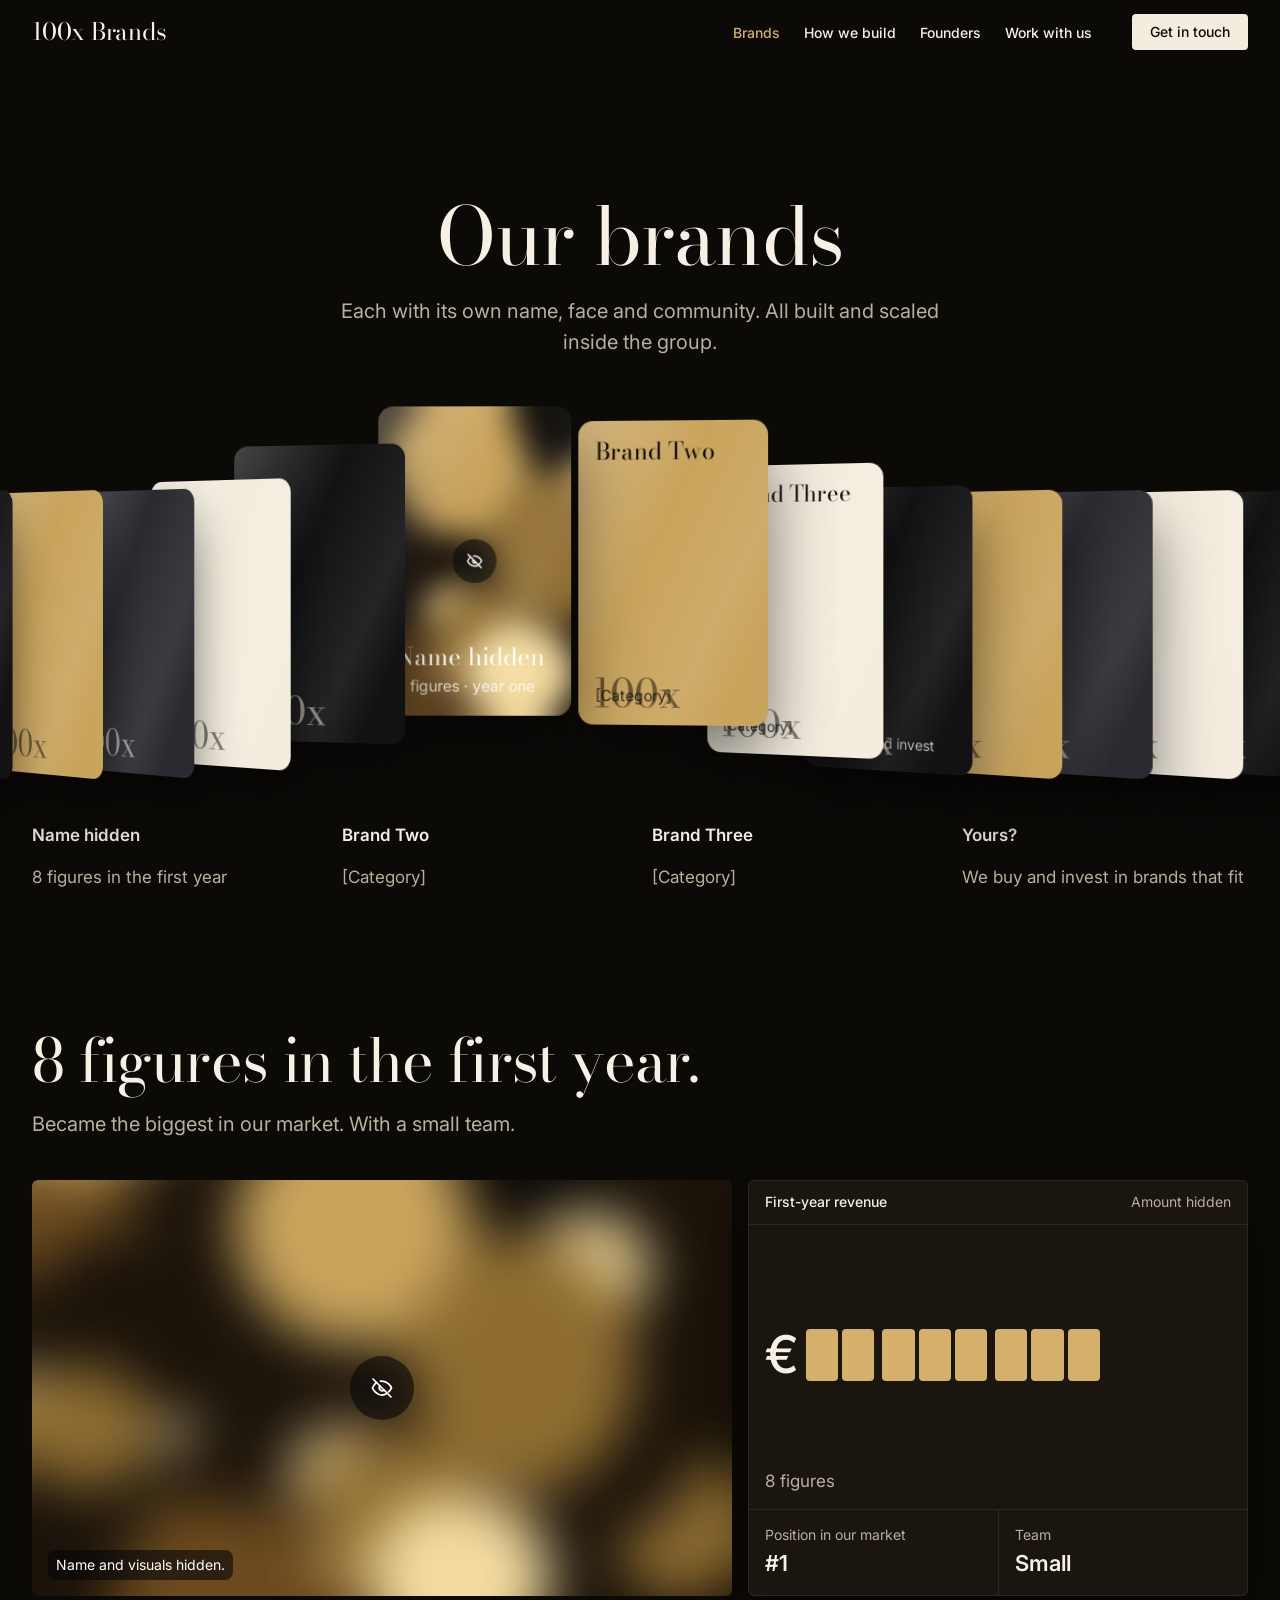
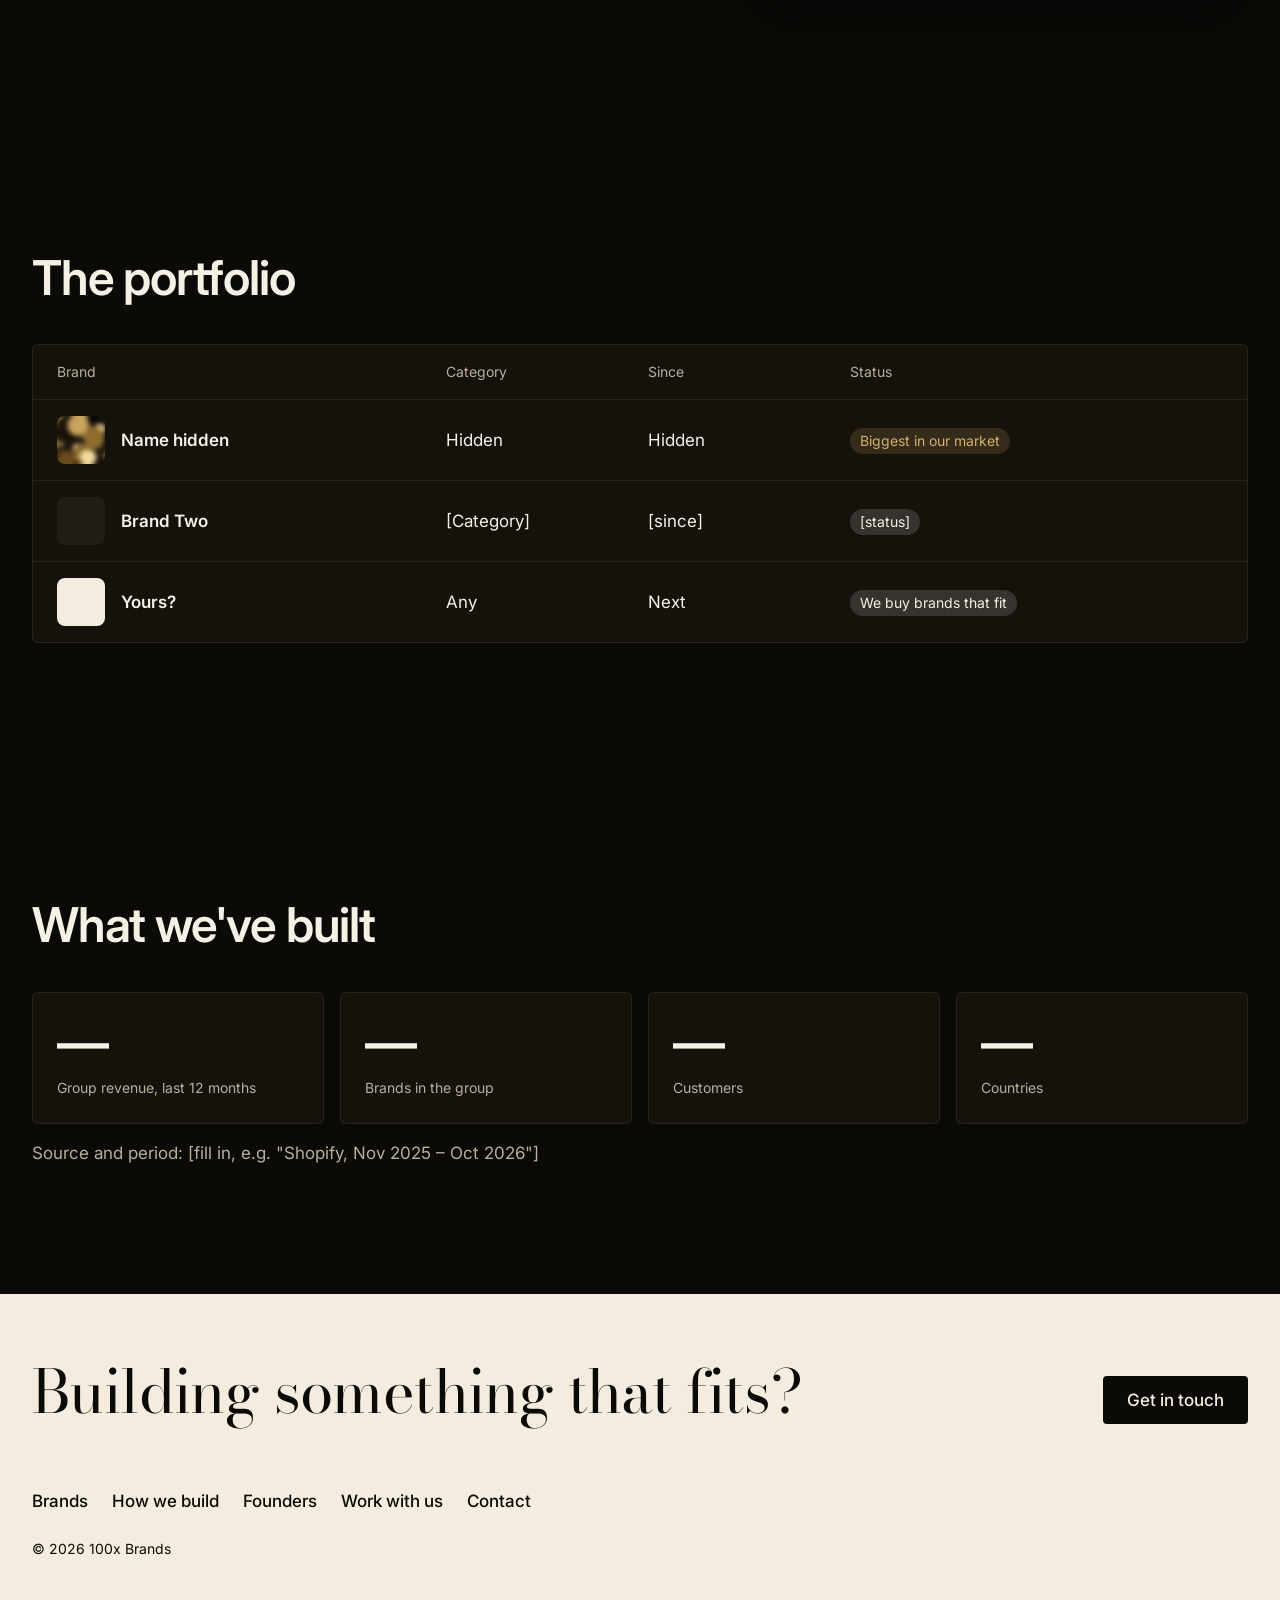
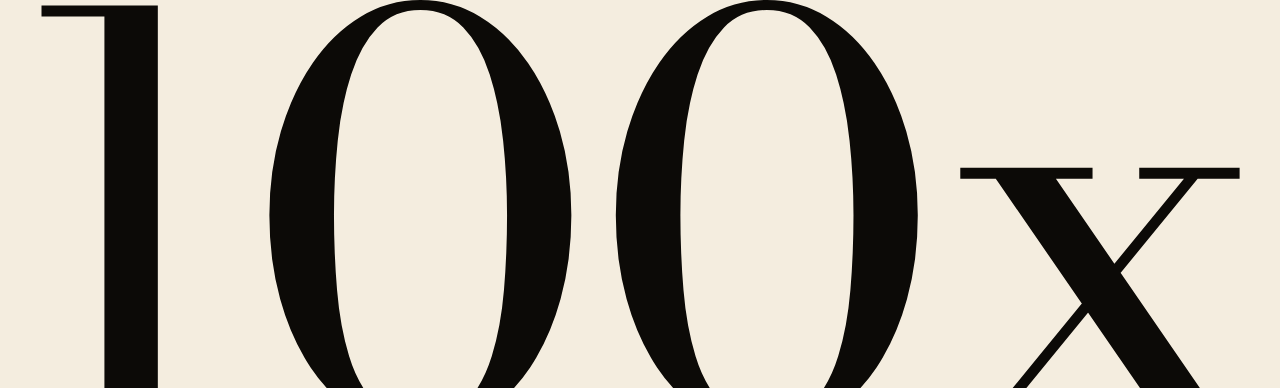
==== commit 978427db: "Merge 3def98898310509e002784a4f2b85f74f30e9ed8 into 0cf402a620f5453af39a8e8a5bc5fa69563b2684" ====
--- a/brands.html
+++ b/brands.html
@@ -70,10 +70,11 @@
       <div class="container">
         <div class="head reveal"><h2>The portfolio</h2></div>
         <!-- TODO: echte merken invullen: naam, categorie, jaar, beeld (images/) en link naar de merksite -->
-        <div class="brands">
-          <a class="brand brand--hidden reveal" href="#"><span class="brand__art"><img src="images/hidden-brand.jpg" width="1400" height="1050" alt="" loading="lazy" decoding="async"><span class="eye" aria-hidden="true"><svg viewBox="0 0 24 24" focusable="false"><path d="M3 3l18 18"/><path d="M10.6 5.2A9.8 9.8 0 0 1 12 5c5.5 0 9 5.5 9.5 7a14 14 0 0 1-3 3.9M6.4 6.5A14 14 0 0 0 2.5 12c.5 1.5 4 7 9.5 7a9.7 9.7 0 0 0 4.6-1.2"/><path d="M9.9 9.9a3 3 0 0 0 4.2 4.2"/></svg></span></span><h3>Name hidden</h3><p>8 figures in the first year. Biggest in our market.</p></a>
-          <a class="brand reveal" href="#"><span class="brand__art brand__art--2"></span><h3>Brand Two</h3><p>[Category] · [since]</p></a>
-          <a class="brand reveal" href="work-with-us.html"><span class="brand__art brand__art--3"></span><h3>Yours?</h3><p>We buy and invest in brands that fit.</p></a>
+        <div class="table reveal" role="table" aria-label="Portfolio">
+          <div class="table__row table__row--head" role="row"><span role="columnheader">Brand</span><span role="columnheader">Category</span><span role="columnheader">Since</span><span role="columnheader">Status</span></div>
+          <a class="table__row" role="row" href="#"><span role="cell" class="table__brand"><span class="table__thumb"><img src="images/hidden-brand.jpg" width="1400" height="1050" alt="" loading="lazy" decoding="async"></span>Name hidden</span><span role="cell">Hidden</span><span role="cell">Hidden</span><span role="cell"><span class="chip chip--good">Biggest in our market</span></span></a>
+          <a class="table__row" role="row" href="#"><span role="cell" class="table__brand"><span class="table__thumb table__thumb--2"></span>Brand Two</span><span role="cell">[Category]</span><span role="cell">[since]</span><span role="cell"><span class="chip">[status]</span></span></a>
+          <a class="table__row" role="row" href="work-with-us.html"><span role="cell" class="table__brand"><span class="table__thumb table__thumb--3"></span>Yours?</span><span role="cell">Any</span><span role="cell">Next</span><span role="cell"><span class="chip chip--attention">We buy brands that fit</span></span></a>
         </div>
       </div>
     </section>
--- a/css/style.css
+++ b/css/style.css
@@ -2,7 +2,7 @@
    Ontwerpvariabelen
    Alle kleuren, fonts en afstanden staan hier. Pas het design aan via deze
    variabelen, niet met losse waarden verderop.
-   Goud met bento-tegels met schermen.
+   Goud met een groot wisselend scherm met groepsoverzicht.
    ========================================================================== */
 :root {
   /* Kleuren */
@@ -270,10 +270,6 @@
   color: var(--kleur-tekst-zacht);
 }
 
-.head {
-  justify-items: center;
-  text-align: center;
-}
 
 .note {
   margin-top: var(--ruimte-m);
@@ -621,10 +617,6 @@
   color: var(--kleur-tekst-zacht);
 }
 
-.proof__head {
-  justify-items: center;
-  text-align: center;
-}
 
 .proof__grid {
   display: grid;
@@ -1257,115 +1249,148 @@
   }
 }
 
+
 /* ==========================================================================
-   Bento: tegels met een scherm erin
+   Wisselaar: lijst links, groot scherm rechts
    ========================================================================== */
-.bento,
+.switch {
+  display: grid;
+  gap: var(--ruimte-m);
+}
+
+.switch__list {
+  display: flex;
+  gap: var(--ruimte-s);
+  overflow-x: auto;
+  scrollbar-width: none;
+}
+
+.tab {
+  flex: none;
+  padding: 0.75rem 1rem;
+  border: 1px solid var(--kleur-lijn);
+  border-radius: var(--radius-s);
+  background: var(--kleur-kaart);
+  color: var(--kleur-tekst-zacht);
+  font: inherit;
+  font-weight: 500;
+  text-align: left;
+  cursor: pointer;
+  transition: color var(--overgang), background-color var(--overgang), border-color var(--overgang);
+}
+
+.tab:hover {
+  color: var(--kleur-tekst);
+}
+
+.tab[aria-selected="true"] {
+  border-color: var(--kleur-accent);
+  background: var(--kleur-kaart-licht);
+  color: var(--kleur-tekst);
+}
+
+.switch__window {
+  min-height: 28rem;
+  padding: var(--ruimte-l);
+  border: 1px solid var(--kleur-lijn);
+  border-radius: var(--radius);
+  background: var(--gloed), var(--kleur-kaart); /* taste-skill-ignore */
+}
+
+.panel {
+  display: grid;
+  gap: var(--ruimte-l);
+}
+
+.panel[hidden] {
+  display: none;
+}
+
+.panel__copy h3 {
+  margin-bottom: var(--ruimte-s);
+  font-size: var(--kop-2);
+}
+
+.panel__copy p {
+  max-width: var(--tekst-maat);
+  color: var(--kleur-tekst-zacht);
+}
+
 .trio {
   display: grid;
   gap: var(--ruimte-m);
 }
 
-.tile,
 .trio__card {
-  display: flex;
-  flex-direction: column;
-  overflow: hidden;
+  display: grid;
+  gap: var(--ruimte-s) var(--ruimte-xl);
+  align-items: center;
+  padding: var(--ruimte-l);
   border: 1px solid var(--kleur-lijn);
   border-radius: var(--radius);
   background: var(--kleur-kaart);
   text-decoration: none;
-  transition: border-color var(--overgang), transform 0.35s var(--ease);
-}
-
-.tile:hover,
+  transition: border-color var(--overgang);
+}
+
 .trio__card:hover {
-  border-color: var(--kleur-accent-gevuld);
-  transform: translateY(-4px);
-}
-
-.tile__stage {
-  flex: 1;
-  display: grid;
-  align-items: center;
-  padding: var(--ruimte-l) var(--ruimte-l) 0;
-  background: var(--gloed); /* taste-skill-ignore */
-}
-
-.tile__copy {
-  padding: var(--ruimte-l);
-}
-
-.tile__copy h3,
-.trio__card h3 {
-  margin-bottom: var(--ruimte-s);
-}
-
-.tile__copy p,
+  border-color: var(--kleur-accent);
+}
+
+.trio__card .tile__stage {
+  grid-row: span 3;
+}
+
 .trio__card p {
   color: var(--kleur-tekst-zacht);
 }
 
-.trio__card h3,
-.trio__card p,
-.trio__card .link {
-  padding-inline: var(--ruimte-l);
-}
-
-.trio__card h3 {
-  margin-top: var(--ruimte-l);
-}
-
-.trio__card .link {
-  display: block;
-  margin-block: var(--ruimte-m) var(--ruimte-l);
-}
-
-@media (min-width: 768px) {
-  .bento {
-    grid-template-columns: repeat(6, 1fr);
-  }
-
-  .tile {
-    grid-column: span 3;
-  }
-
-  .tile--media,
-  .tile--operations,
-  .tile--support {
-    grid-column: span 2;
-  }
-
-  .tile--brand {
-    grid-column: span 6;
-    flex-direction: row-reverse;
-    align-items: stretch;
-  }
-
-  .tile--brand .tile__stage {
-    flex: 3;
-    padding: var(--ruimte-l);
-  }
-
-  .tile--brand .tile__copy {
-    flex: 2;
+@media (min-width: 960px) {
+  .switch {
+    grid-template-columns: 15rem 1fr;
+    gap: var(--ruimte-l);
+  }
+
+  .switch__list {
+    flex-direction: column;
+    overflow: visible;
+  }
+
+  .switch__window {
+    padding: var(--ruimte-xl);
+  }
+
+  .panel {
+    grid-template-columns: 2fr 3fr;
+    align-items: center;
+  }
+
+  .panel__copy h3 {
+    font-size: var(--kop-2);
+  }
+
+  .trio__card {
+    grid-template-columns: 1fr 1fr;
+    grid-template-rows: auto auto 1fr;
+    align-items: start;
+  }
+
+  .trio__card .link {
+    align-self: start;
+  }
+
+  .trio__card h3 {
+    margin-top: var(--ruimte-m);
+    font-size: var(--kop-2);
+  }
+
+  .trio__card .tile__stage {
+    order: 2;
+    grid-column: 2;
+    grid-row: 1 / span 3;
     align-self: center;
-    padding: var(--ruimte-xl);
-  }
-
-  .tile--brand [data-ui] .kit {
-    grid-template-columns: auto 1fr 2fr;
-  }
-
-  .tile--brand [data-ui] .kit__labels {
-    grid-column: auto;
-  }
-
-  .trio {
-    grid-template-columns: repeat(3, 1fr);
-  }
-}
-
+  }
+}
 
 /* ==========================================================================
    Golf van merkkaarten
@@ -1697,10 +1722,6 @@
   color: var(--kleur-tekst-zacht);
 }
 
-.page-head__inner {
-  justify-items: center;
-  text-align: center;
-}
 
 @media (min-width: 768px) {
   .page-head {
@@ -1711,63 +1732,86 @@
 /* ==========================================================================
    Brands
    ========================================================================== */
-.brands {
-  display: grid;
-  gap: var(--ruimte-m);
-}
-
-.brand {
-  display: block;
-  padding-bottom: var(--ruimte-l);
+
+.table {
   overflow: hidden;
   border: 1px solid var(--kleur-lijn);
   border-radius: var(--radius);
   background: var(--kleur-kaart);
+}
+
+.table__row {
+  display: grid;
+  grid-template-columns: 1fr 1fr;
+  gap: var(--ruimte-s) var(--ruimte-m);
+  align-items: center;
+  padding: var(--ruimte-m) var(--ruimte-l);
+  border-top: 1px solid var(--kleur-lijn);
   text-decoration: none;
-  transition: border-color var(--overgang);
-}
-
-.brand:hover {
-  border-color: var(--kleur-lijn-sterk);
-}
-
-.brand h3,
-.brand p {
-  padding-inline: var(--ruimte-l);
-}
-
-.brand h3 {
-  margin-block: var(--ruimte-l) var(--ruimte-xs);
-}
-
-.brand p {
+  transition: background-color var(--overgang);
+}
+
+a.table__row:hover {
+  background: var(--kleur-kaart-licht);
+}
+
+.table__row--head {
+  display: none;
+  border-top: 0;
   color: var(--kleur-tekst-zacht);
-}
-
-.brand__art {
-  position: relative;
-  display: block;
-  aspect-ratio: 4 / 3;
+  font-size: var(--tekst-klein);
+}
+
+.table__brand {
+  display: flex;
+  grid-column: 1 / -1;
+  align-items: center;
+  gap: var(--ruimte-m);
+  font-weight: 600;
+}
+
+.table__thumb {
+  flex: none;
+  width: 3rem;
+  height: 3rem;
   overflow: hidden;
+  border-radius: var(--radius-s);
   background: var(--kleur-kaart-licht);
 }
 
-.brand__art img {
+.table__thumb img {
   width: 100%;
   height: 100%;
   object-fit: cover;
 }
 
-.brand__art--3 {
+.table__thumb--3 {
   background: var(--kleur-veld);
 }
 
+.table .chip {
+  display: inline-block;
+  padding: 0.125rem 0.625rem;
+  border-radius: 999px;
+  background: var(--kleur-lijn-sterk);
+  font-size: var(--tekst-klein);
+}
+
+.table .chip--good {
+  background: var(--kleur-accent-zacht);
+}
+
 @media (min-width: 768px) {
-  .brands {
-    grid-template-columns: repeat(3, 1fr);
-  }
-}
-
+  .table__row,
+  .table__row--head {
+    display: grid;
+    grid-template-columns: 2fr 1fr 1fr 2fr;
+  }
+
+  .table__brand {
+    grid-column: auto;
+  }
+}
 
 .stats {
   display: grid;
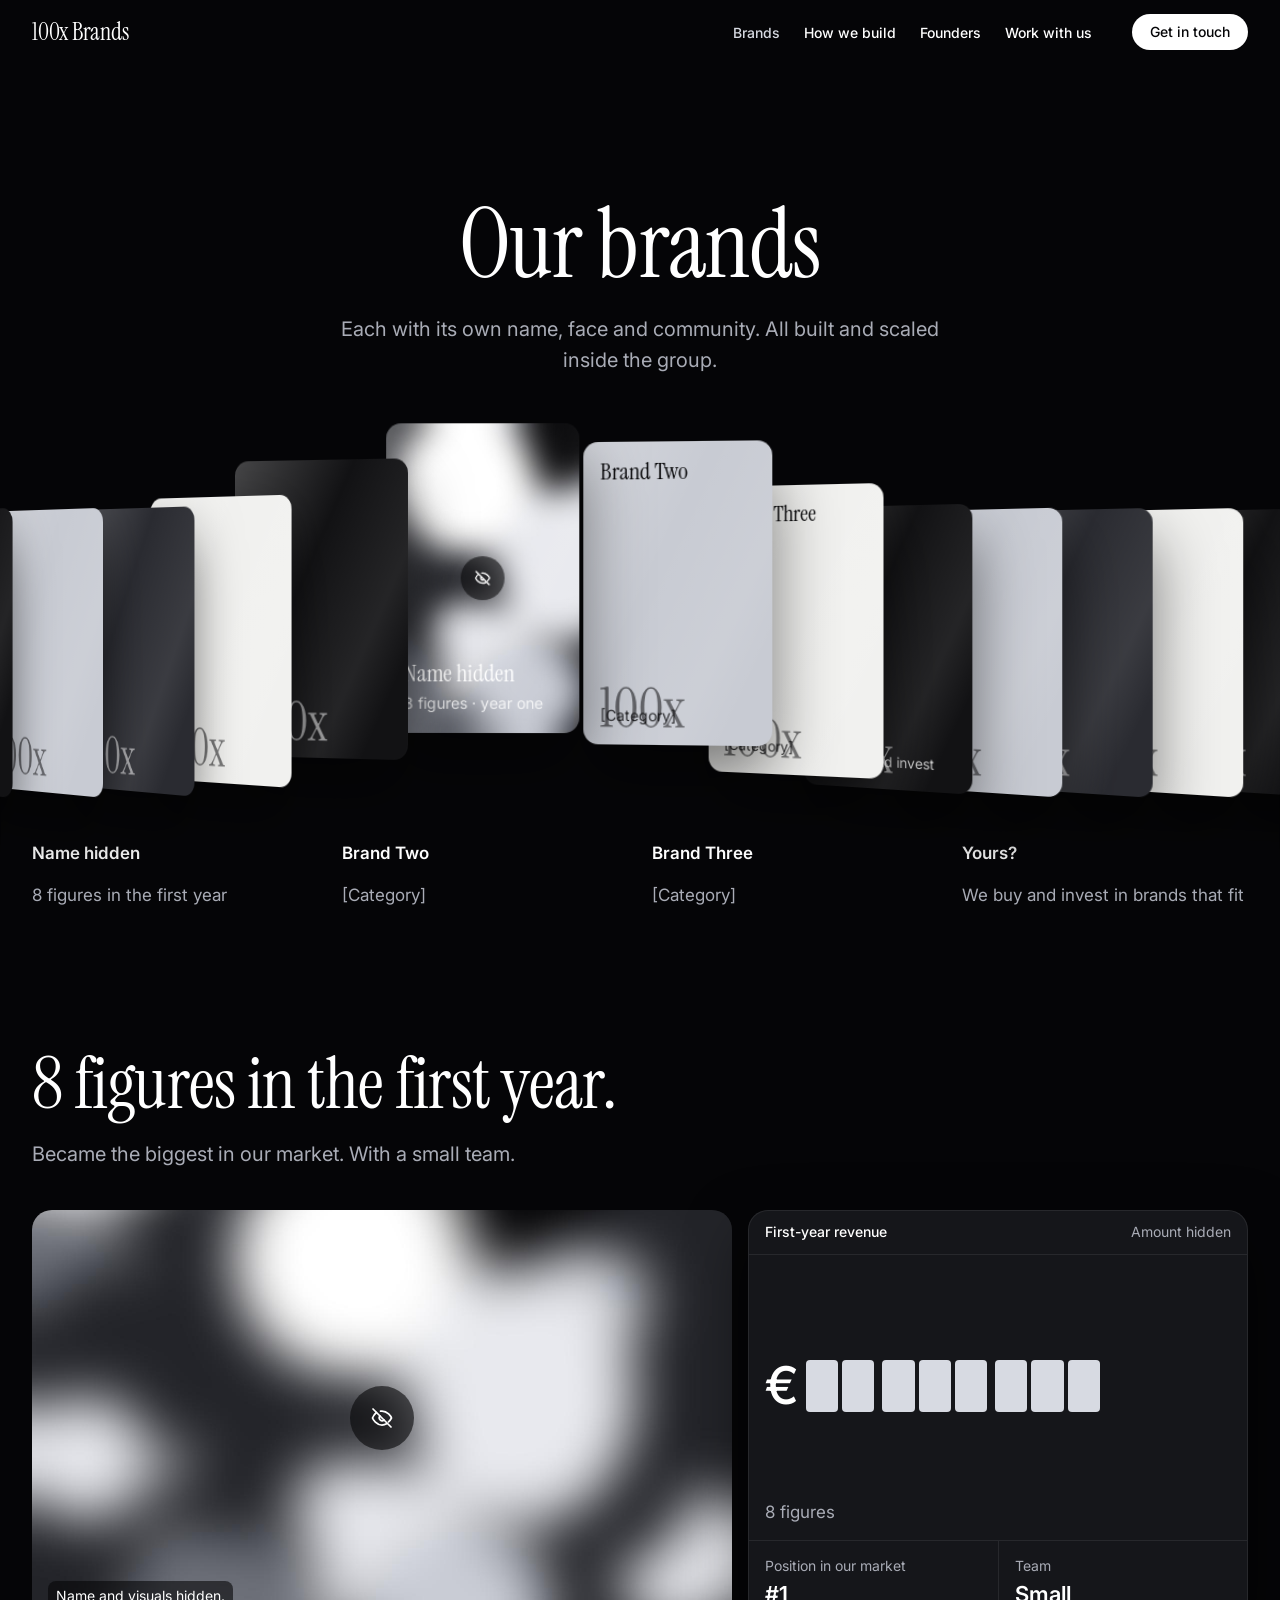
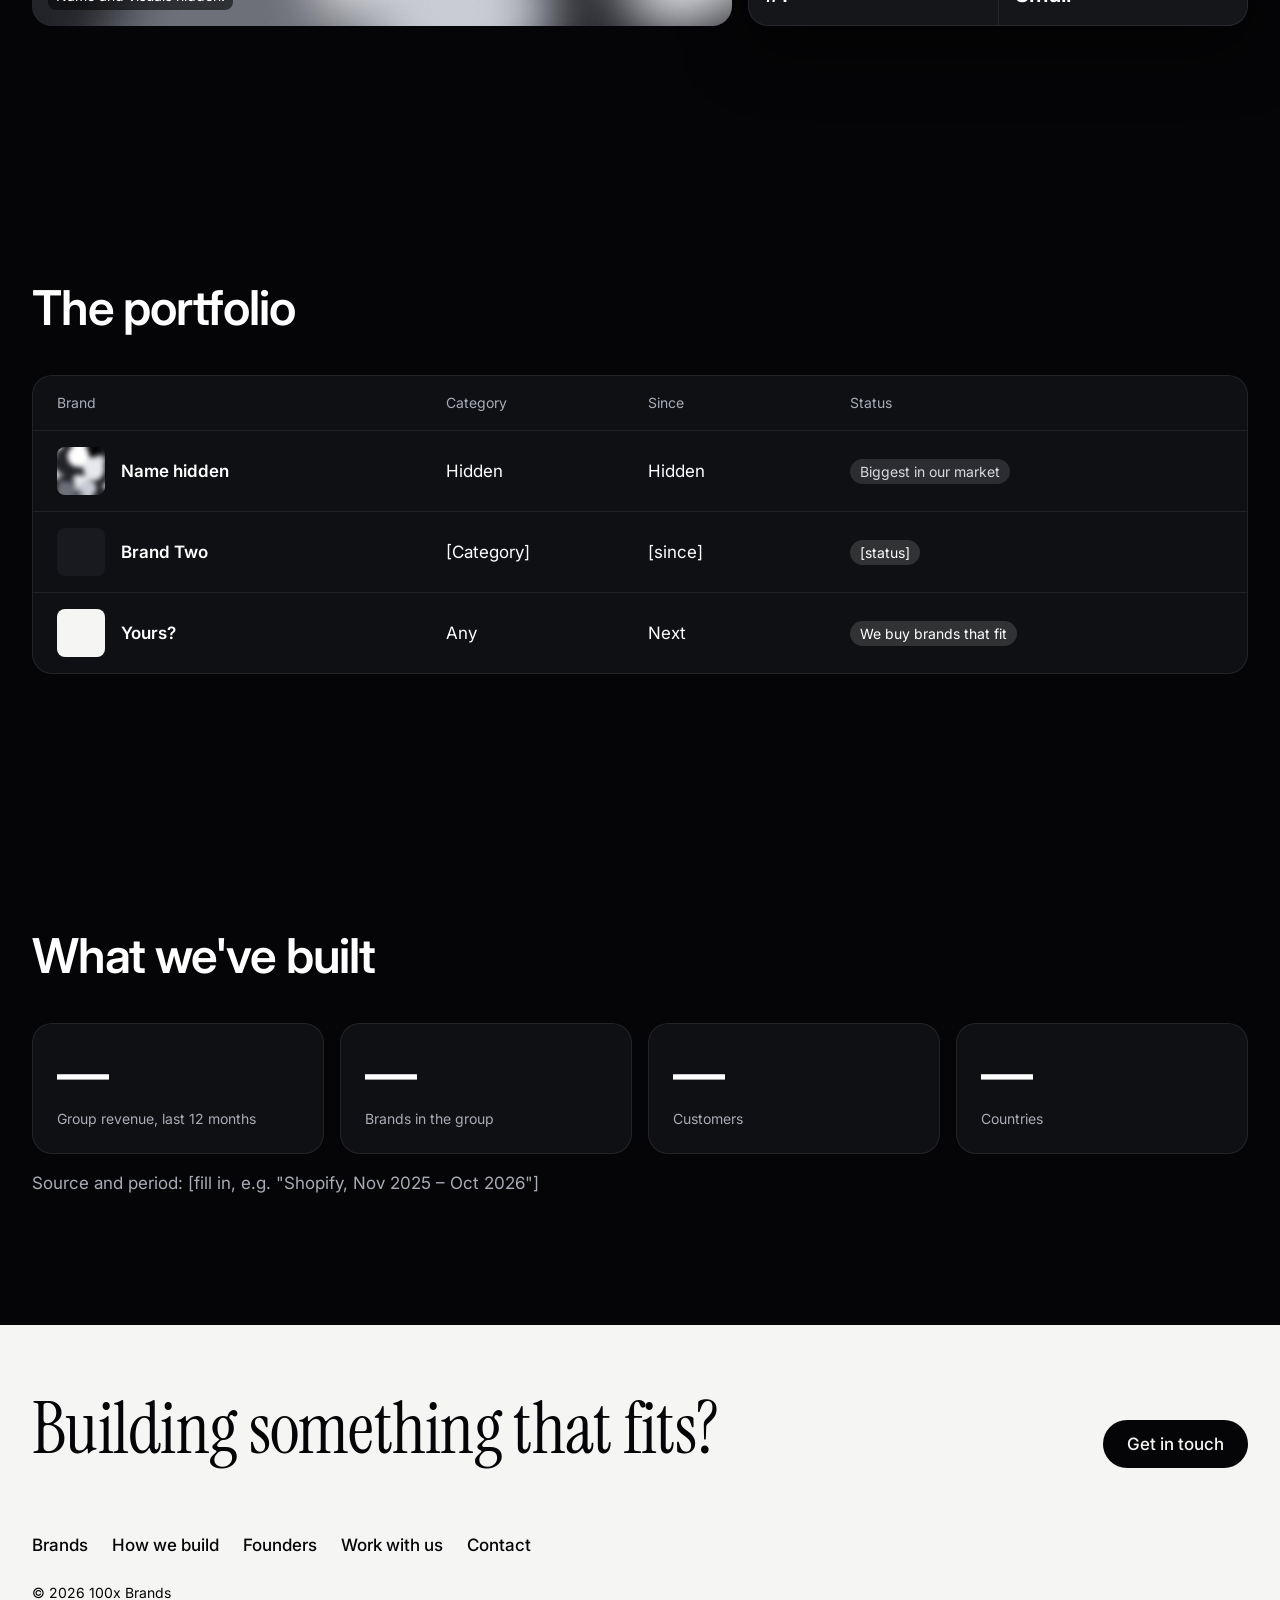
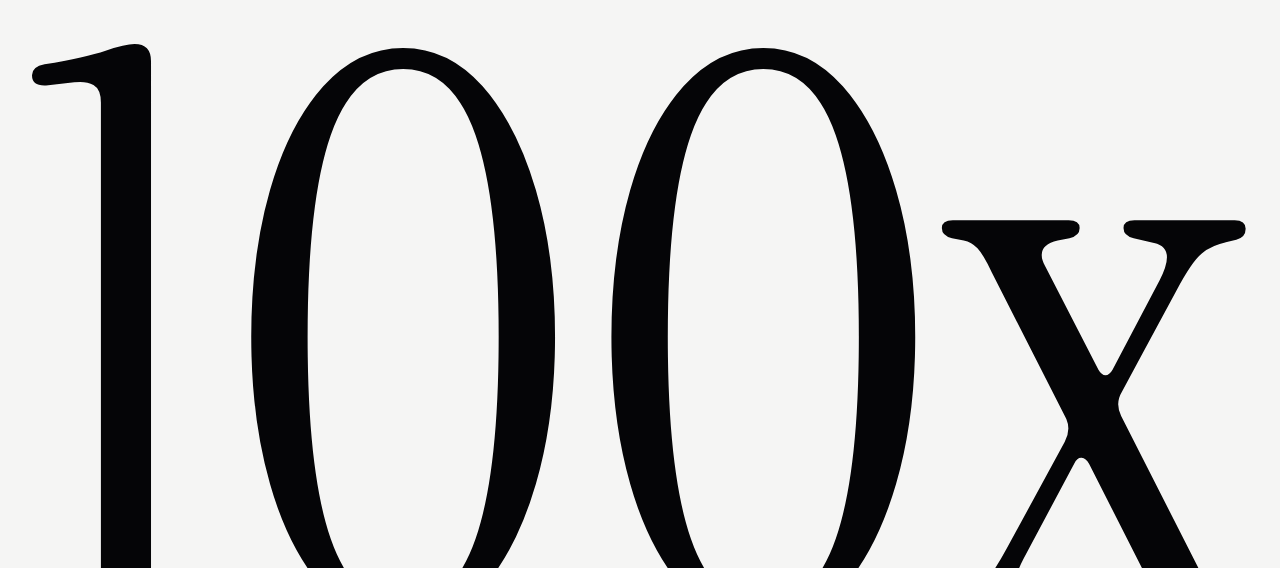
==== commit f114986d: "Merge a6433cd29ed7a9a185863d645db01bfbbda19745 into 0cf402a620f5453af39a8e8a5bc5fa69563b2684" ====
--- a/brands.html
+++ b/brands.html
@@ -7,7 +7,7 @@
   <meta name="description" content="The brands of 100x Brands, and the numbers behind them.">
   <link rel="preconnect" href="https://fonts.googleapis.com">
   <link rel="preconnect" href="https://fonts.gstatic.com" crossorigin>
-  <link rel="stylesheet" href="https://fonts.googleapis.com/css2?family=Bodoni+Moda:opsz,wght@6..96,400;6..96,500&family=Inter:wght@400;500;600&display=swap">
+  <link rel="stylesheet" href="https://fonts.googleapis.com/css2?family=Instrument+Serif&family=Inter:wght@400;500;600&display=swap">
   <link rel="stylesheet" href="css/style.css">
   <script>document.documentElement.classList.add('js');</script>
   <script type="speculationrules">{"prefetch":[{"where":{"href_matches":"/*"},"eagerness":"moderate"}]}</script>
@@ -43,7 +43,7 @@
         <p>Each with its own name, face and community. All built and scaled inside the group.</p>
       </div>
       <!-- Golf van merkkaarten (js/main.js): de kaarten bij je muis komen omhoog. TODO: echte merken invullen. -->
-      <div class="cardwall__stage" aria-hidden="true"><div class="cardwall__row" data-cardwall-row><span class="mcard mcard--zwart"><svg class="cardwall__mono" viewBox="100 -1520 4349 1540" aria-hidden="true" focusable="false"><path d="M359 -11V-1461H134V-1500H550V-11ZM100 0V-39H770V0Z"/><path d="M1489 20Q1367 20 1267.5 -39.5Q1168 -99 1097.0 -205.0Q1026 -311 987.5 -450.5Q949 -590 949 -750Q949 -910 990.0 -1049.5Q1031 -1189 1104.0 -1295.0Q1177 -1401 1275.5 -1460.5Q1374 -1520 1489 -1520Q1604 -1520 1702.5 -1460.5Q1801 -1401 1874.0 -1295.0Q1947 -1189 1988.0 -1049.5Q2029 -910 2029 -750Q2029 -590 1990.5 -450.5Q1952 -311 1881.0 -205.0Q1810 -99 1710.5 -39.5Q1611 20 1489 20ZM1489 -16Q1590 -16 1651.0 -78.5Q1712 -141 1744.5 -246.5Q1777 -352 1788.0 -483.0Q1799 -614 1799 -750Q1799 -886 1785.0 -1017.0Q1771 -1148 1737.0 -1253.5Q1703 -1359 1642.5 -1421.5Q1582 -1484 1489 -1484Q1396 -1484 1336.0 -1421.5Q1276 -1359 1241.5 -1253.5Q1207 -1148 1193.5 -1017.0Q1180 -886 1180 -750Q1180 -614 1191.0 -483.0Q1202 -352 1234.0 -246.5Q1266 -141 1327.5 -78.5Q1389 -16 1489 -16Z"/><path d="M2728 20Q2606 20 2506.5 -39.5Q2407 -99 2336.0 -205.0Q2265 -311 2226.5 -450.5Q2188 -590 2188 -750Q2188 -910 2229.0 -1049.5Q2270 -1189 2343.0 -1295.0Q2416 -1401 2514.5 -1460.5Q2613 -1520 2728 -1520Q2843 -1520 2941.5 -1460.5Q3040 -1401 3113.0 -1295.0Q3186 -1189 3227.0 -1049.5Q3268 -910 3268 -750Q3268 -590 3229.5 -450.5Q3191 -311 3120.0 -205.0Q3049 -99 2949.5 -39.5Q2850 20 2728 20ZM2728 -16Q2829 -16 2890.0 -78.5Q2951 -141 2983.5 -246.5Q3016 -352 3027.0 -483.0Q3038 -614 3038 -750Q3038 -886 3024.0 -1017.0Q3010 -1148 2976.0 -1253.5Q2942 -1359 2881.5 -1421.5Q2821 -1484 2728 -1484Q2635 -1484 2575.0 -1421.5Q2515 -1359 2480.5 -1253.5Q2446 -1148 2432.5 -1017.0Q2419 -886 2419 -750Q2419 -614 2430.0 -483.0Q2441 -352 2473.0 -246.5Q2505 -141 2566.5 -78.5Q2628 -16 2728 -16Z"/><path d="M4016 0V-39H4127L3547 -881H3420V-920H3893V-881H3762L4341 -39H4449V0ZM3400 0V-39H3531L4220 -881H4060V-920H4419V-881H4269L3580 -39H3769V0Z"/></svg></span><span class="mcard mcard--goud"><svg class="cardwall__mono" viewBox="100 -1520 4349 1540" aria-hidden="true" focusable="false"><path d="M359 -11V-1461H134V-1500H550V-11ZM100 0V-39H770V0Z"/><path d="M1489 20Q1367 20 1267.5 -39.5Q1168 -99 1097.0 -205.0Q1026 -311 987.5 -450.5Q949 -590 949 -750Q949 -910 990.0 -1049.5Q1031 -1189 1104.0 -1295.0Q1177 -1401 1275.5 -1460.5Q1374 -1520 1489 -1520Q1604 -1520 1702.5 -1460.5Q1801 -1401 1874.0 -1295.0Q1947 -1189 1988.0 -1049.5Q2029 -910 2029 -750Q2029 -590 1990.5 -450.5Q1952 -311 1881.0 -205.0Q1810 -99 1710.5 -39.5Q1611 20 1489 20ZM1489 -16Q1590 -16 1651.0 -78.5Q1712 -141 1744.5 -246.5Q1777 -352 1788.0 -483.0Q1799 -614 1799 -750Q1799 -886 1785.0 -1017.0Q1771 -1148 1737.0 -1253.5Q1703 -1359 1642.5 -1421.5Q1582 -1484 1489 -1484Q1396 -1484 1336.0 -1421.5Q1276 -1359 1241.5 -1253.5Q1207 -1148 1193.5 -1017.0Q1180 -886 1180 -750Q1180 -614 1191.0 -483.0Q1202 -352 1234.0 -246.5Q1266 -141 1327.5 -78.5Q1389 -16 1489 -16Z"/><path d="M2728 20Q2606 20 2506.5 -39.5Q2407 -99 2336.0 -205.0Q2265 -311 2226.5 -450.5Q2188 -590 2188 -750Q2188 -910 2229.0 -1049.5Q2270 -1189 2343.0 -1295.0Q2416 -1401 2514.5 -1460.5Q2613 -1520 2728 -1520Q2843 -1520 2941.5 -1460.5Q3040 -1401 3113.0 -1295.0Q3186 -1189 3227.0 -1049.5Q3268 -910 3268 -750Q3268 -590 3229.5 -450.5Q3191 -311 3120.0 -205.0Q3049 -99 2949.5 -39.5Q2850 20 2728 20ZM2728 -16Q2829 -16 2890.0 -78.5Q2951 -141 2983.5 -246.5Q3016 -352 3027.0 -483.0Q3038 -614 3038 -750Q3038 -886 3024.0 -1017.0Q3010 -1148 2976.0 -1253.5Q2942 -1359 2881.5 -1421.5Q2821 -1484 2728 -1484Q2635 -1484 2575.0 -1421.5Q2515 -1359 2480.5 -1253.5Q2446 -1148 2432.5 -1017.0Q2419 -886 2419 -750Q2419 -614 2430.0 -483.0Q2441 -352 2473.0 -246.5Q2505 -141 2566.5 -78.5Q2628 -16 2728 -16Z"/><path d="M4016 0V-39H4127L3547 -881H3420V-920H3893V-881H3762L4341 -39H4449V0ZM3400 0V-39H3531L4220 -881H4060V-920H4419V-881H4269L3580 -39H3769V0Z"/></svg></span><span class="mcard mcard--grafiet"><svg class="cardwall__mono" viewBox="100 -1520 4349 1540" aria-hidden="true" focusable="false"><path d="M359 -11V-1461H134V-1500H550V-11ZM100 0V-39H770V0Z"/><path d="M1489 20Q1367 20 1267.5 -39.5Q1168 -99 1097.0 -205.0Q1026 -311 987.5 -450.5Q949 -590 949 -750Q949 -910 990.0 -1049.5Q1031 -1189 1104.0 -1295.0Q1177 -1401 1275.5 -1460.5Q1374 -1520 1489 -1520Q1604 -1520 1702.5 -1460.5Q1801 -1401 1874.0 -1295.0Q1947 -1189 1988.0 -1049.5Q2029 -910 2029 -750Q2029 -590 1990.5 -450.5Q1952 -311 1881.0 -205.0Q1810 -99 1710.5 -39.5Q1611 20 1489 20ZM1489 -16Q1590 -16 1651.0 -78.5Q1712 -141 1744.5 -246.5Q1777 -352 1788.0 -483.0Q1799 -614 1799 -750Q1799 -886 1785.0 -1017.0Q1771 -1148 1737.0 -1253.5Q1703 -1359 1642.5 -1421.5Q1582 -1484 1489 -1484Q1396 -1484 1336.0 -1421.5Q1276 -1359 1241.5 -1253.5Q1207 -1148 1193.5 -1017.0Q1180 -886 1180 -750Q1180 -614 1191.0 -483.0Q1202 -352 1234.0 -246.5Q1266 -141 1327.5 -78.5Q1389 -16 1489 -16Z"/><path d="M2728 20Q2606 20 2506.5 -39.5Q2407 -99 2336.0 -205.0Q2265 -311 2226.5 -450.5Q2188 -590 2188 -750Q2188 -910 2229.0 -1049.5Q2270 -1189 2343.0 -1295.0Q2416 -1401 2514.5 -1460.5Q2613 -1520 2728 -1520Q2843 -1520 2941.5 -1460.5Q3040 -1401 3113.0 -1295.0Q3186 -1189 3227.0 -1049.5Q3268 -910 3268 -750Q3268 -590 3229.5 -450.5Q3191 -311 3120.0 -205.0Q3049 -99 2949.5 -39.5Q2850 20 2728 20ZM2728 -16Q2829 -16 2890.0 -78.5Q2951 -141 2983.5 -246.5Q3016 -352 3027.0 -483.0Q3038 -614 3038 -750Q3038 -886 3024.0 -1017.0Q3010 -1148 2976.0 -1253.5Q2942 -1359 2881.5 -1421.5Q2821 -1484 2728 -1484Q2635 -1484 2575.0 -1421.5Q2515 -1359 2480.5 -1253.5Q2446 -1148 2432.5 -1017.0Q2419 -886 2419 -750Q2419 -614 2430.0 -483.0Q2441 -352 2473.0 -246.5Q2505 -141 2566.5 -78.5Q2628 -16 2728 -16Z"/><path d="M4016 0V-39H4127L3547 -881H3420V-920H3893V-881H3762L4341 -39H4449V0ZM3400 0V-39H3531L4220 -881H4060V-920H4419V-881H4269L3580 -39H3769V0Z"/></svg></span><span class="mcard mcard--ivoor"><svg class="cardwall__mono" viewBox="100 -1520 4349 1540" aria-hidden="true" focusable="false"><path d="M359 -11V-1461H134V-1500H550V-11ZM100 0V-39H770V0Z"/><path d="M1489 20Q1367 20 1267.5 -39.5Q1168 -99 1097.0 -205.0Q1026 -311 987.5 -450.5Q949 -590 949 -750Q949 -910 990.0 -1049.5Q1031 -1189 1104.0 -1295.0Q1177 -1401 1275.5 -1460.5Q1374 -1520 1489 -1520Q1604 -1520 1702.5 -1460.5Q1801 -1401 1874.0 -1295.0Q1947 -1189 1988.0 -1049.5Q2029 -910 2029 -750Q2029 -590 1990.5 -450.5Q1952 -311 1881.0 -205.0Q1810 -99 1710.5 -39.5Q1611 20 1489 20ZM1489 -16Q1590 -16 1651.0 -78.5Q1712 -141 1744.5 -246.5Q1777 -352 1788.0 -483.0Q1799 -614 1799 -750Q1799 -886 1785.0 -1017.0Q1771 -1148 1737.0 -1253.5Q1703 -1359 1642.5 -1421.5Q1582 -1484 1489 -1484Q1396 -1484 1336.0 -1421.5Q1276 -1359 1241.5 -1253.5Q1207 -1148 1193.5 -1017.0Q1180 -886 1180 -750Q1180 -614 1191.0 -483.0Q1202 -352 1234.0 -246.5Q1266 -141 1327.5 -78.5Q1389 -16 1489 -16Z"/><path d="M2728 20Q2606 20 2506.5 -39.5Q2407 -99 2336.0 -205.0Q2265 -311 2226.5 -450.5Q2188 -590 2188 -750Q2188 -910 2229.0 -1049.5Q2270 -1189 2343.0 -1295.0Q2416 -1401 2514.5 -1460.5Q2613 -1520 2728 -1520Q2843 -1520 2941.5 -1460.5Q3040 -1401 3113.0 -1295.0Q3186 -1189 3227.0 -1049.5Q3268 -910 3268 -750Q3268 -590 3229.5 -450.5Q3191 -311 3120.0 -205.0Q3049 -99 2949.5 -39.5Q2850 20 2728 20ZM2728 -16Q2829 -16 2890.0 -78.5Q2951 -141 2983.5 -246.5Q3016 -352 3027.0 -483.0Q3038 -614 3038 -750Q3038 -886 3024.0 -1017.0Q3010 -1148 2976.0 -1253.5Q2942 -1359 2881.5 -1421.5Q2821 -1484 2728 -1484Q2635 -1484 2575.0 -1421.5Q2515 -1359 2480.5 -1253.5Q2446 -1148 2432.5 -1017.0Q2419 -886 2419 -750Q2419 -614 2430.0 -483.0Q2441 -352 2473.0 -246.5Q2505 -141 2566.5 -78.5Q2628 -16 2728 -16Z"/><path d="M4016 0V-39H4127L3547 -881H3420V-920H3893V-881H3762L4341 -39H4449V0ZM3400 0V-39H3531L4220 -881H4060V-920H4419V-881H4269L3580 -39H3769V0Z"/></svg></span><span class="mcard mcard--zwart"><svg class="cardwall__mono" viewBox="100 -1520 4349 1540" aria-hidden="true" focusable="false"><path d="M359 -11V-1461H134V-1500H550V-11ZM100 0V-39H770V0Z"/><path d="M1489 20Q1367 20 1267.5 -39.5Q1168 -99 1097.0 -205.0Q1026 -311 987.5 -450.5Q949 -590 949 -750Q949 -910 990.0 -1049.5Q1031 -1189 1104.0 -1295.0Q1177 -1401 1275.5 -1460.5Q1374 -1520 1489 -1520Q1604 -1520 1702.5 -1460.5Q1801 -1401 1874.0 -1295.0Q1947 -1189 1988.0 -1049.5Q2029 -910 2029 -750Q2029 -590 1990.5 -450.5Q1952 -311 1881.0 -205.0Q1810 -99 1710.5 -39.5Q1611 20 1489 20ZM1489 -16Q1590 -16 1651.0 -78.5Q1712 -141 1744.5 -246.5Q1777 -352 1788.0 -483.0Q1799 -614 1799 -750Q1799 -886 1785.0 -1017.0Q1771 -1148 1737.0 -1253.5Q1703 -1359 1642.5 -1421.5Q1582 -1484 1489 -1484Q1396 -1484 1336.0 -1421.5Q1276 -1359 1241.5 -1253.5Q1207 -1148 1193.5 -1017.0Q1180 -886 1180 -750Q1180 -614 1191.0 -483.0Q1202 -352 1234.0 -246.5Q1266 -141 1327.5 -78.5Q1389 -16 1489 -16Z"/><path d="M2728 20Q2606 20 2506.5 -39.5Q2407 -99 2336.0 -205.0Q2265 -311 2226.5 -450.5Q2188 -590 2188 -750Q2188 -910 2229.0 -1049.5Q2270 -1189 2343.0 -1295.0Q2416 -1401 2514.5 -1460.5Q2613 -1520 2728 -1520Q2843 -1520 2941.5 -1460.5Q3040 -1401 3113.0 -1295.0Q3186 -1189 3227.0 -1049.5Q3268 -910 3268 -750Q3268 -590 3229.5 -450.5Q3191 -311 3120.0 -205.0Q3049 -99 2949.5 -39.5Q2850 20 2728 20ZM2728 -16Q2829 -16 2890.0 -78.5Q2951 -141 2983.5 -246.5Q3016 -352 3027.0 -483.0Q3038 -614 3038 -750Q3038 -886 3024.0 -1017.0Q3010 -1148 2976.0 -1253.5Q2942 -1359 2881.5 -1421.5Q2821 -1484 2728 -1484Q2635 -1484 2575.0 -1421.5Q2515 -1359 2480.5 -1253.5Q2446 -1148 2432.5 -1017.0Q2419 -886 2419 -750Q2419 -614 2430.0 -483.0Q2441 -352 2473.0 -246.5Q2505 -141 2566.5 -78.5Q2628 -16 2728 -16Z"/><path d="M4016 0V-39H4127L3547 -881H3420V-920H3893V-881H3762L4341 -39H4449V0ZM3400 0V-39H3531L4220 -881H4060V-920H4419V-881H4269L3580 -39H3769V0Z"/></svg></span><a class="mcard mcard--verborgen" href="brands.html" tabindex="-1"><img src="images/hidden-brand.jpg" width="1400" height="1050" alt="" loading="lazy" decoding="async"><span class="eye"><svg viewBox="0 0 24 24" focusable="false"><path d="M3 3l18 18"/><path d="M10.6 5.2A9.8 9.8 0 0 1 12 5c5.5 0 9 5.5 9.5 7a14 14 0 0 1-3 3.9M6.4 6.5A14 14 0 0 0 2.5 12c.5 1.5 4 7 9.5 7a9.7 9.7 0 0 0 4.6-1.2"/><path d="M9.9 9.9a3 3 0 0 0 4.2 4.2"/></svg></span><b class="mcard__naam">Name hidden</b><small>8 figures · year one</small></a><a class="mcard mcard--goud" href="#" tabindex="-1"><b class="mcard__naam">Brand Two</b><small>[Category]</small><svg class="cardwall__mono" viewBox="100 -1520 4349 1540" aria-hidden="true" focusable="false"><path d="M359 -11V-1461H134V-1500H550V-11ZM100 0V-39H770V0Z"/><path d="M1489 20Q1367 20 1267.5 -39.5Q1168 -99 1097.0 -205.0Q1026 -311 987.5 -450.5Q949 -590 949 -750Q949 -910 990.0 -1049.5Q1031 -1189 1104.0 -1295.0Q1177 -1401 1275.5 -1460.5Q1374 -1520 1489 -1520Q1604 -1520 1702.5 -1460.5Q1801 -1401 1874.0 -1295.0Q1947 -1189 1988.0 -1049.5Q2029 -910 2029 -750Q2029 -590 1990.5 -450.5Q1952 -311 1881.0 -205.0Q1810 -99 1710.5 -39.5Q1611 20 1489 20ZM1489 -16Q1590 -16 1651.0 -78.5Q1712 -141 1744.5 -246.5Q1777 -352 1788.0 -483.0Q1799 -614 1799 -750Q1799 -886 1785.0 -1017.0Q1771 -1148 1737.0 -1253.5Q1703 -1359 1642.5 -1421.5Q1582 -1484 1489 -1484Q1396 -1484 1336.0 -1421.5Q1276 -1359 1241.5 -1253.5Q1207 -1148 1193.5 -1017.0Q1180 -886 1180 -750Q1180 -614 1191.0 -483.0Q1202 -352 1234.0 -246.5Q1266 -141 1327.5 -78.5Q1389 -16 1489 -16Z"/><path d="M2728 20Q2606 20 2506.5 -39.5Q2407 -99 2336.0 -205.0Q2265 -311 2226.5 -450.5Q2188 -590 2188 -750Q2188 -910 2229.0 -1049.5Q2270 -1189 2343.0 -1295.0Q2416 -1401 2514.5 -1460.5Q2613 -1520 2728 -1520Q2843 -1520 2941.5 -1460.5Q3040 -1401 3113.0 -1295.0Q3186 -1189 3227.0 -1049.5Q3268 -910 3268 -750Q3268 -590 3229.5 -450.5Q3191 -311 3120.0 -205.0Q3049 -99 2949.5 -39.5Q2850 20 2728 20ZM2728 -16Q2829 -16 2890.0 -78.5Q2951 -141 2983.5 -246.5Q3016 -352 3027.0 -483.0Q3038 -614 3038 -750Q3038 -886 3024.0 -1017.0Q3010 -1148 2976.0 -1253.5Q2942 -1359 2881.5 -1421.5Q2821 -1484 2728 -1484Q2635 -1484 2575.0 -1421.5Q2515 -1359 2480.5 -1253.5Q2446 -1148 2432.5 -1017.0Q2419 -886 2419 -750Q2419 -614 2430.0 -483.0Q2441 -352 2473.0 -246.5Q2505 -141 2566.5 -78.5Q2628 -16 2728 -16Z"/><path d="M4016 0V-39H4127L3547 -881H3420V-920H3893V-881H3762L4341 -39H4449V0ZM3400 0V-39H3531L4220 -881H4060V-920H4419V-881H4269L3580 -39H3769V0Z"/></svg></a><a class="mcard mcard--ivoor" href="#" tabindex="-1"><b class="mcard__naam">Brand Three</b><small>[Category]</small><svg class="cardwall__mono" viewBox="100 -1520 4349 1540" aria-hidden="true" focusable="false"><path d="M359 -11V-1461H134V-1500H550V-11ZM100 0V-39H770V0Z"/><path d="M1489 20Q1367 20 1267.5 -39.5Q1168 -99 1097.0 -205.0Q1026 -311 987.5 -450.5Q949 -590 949 -750Q949 -910 990.0 -1049.5Q1031 -1189 1104.0 -1295.0Q1177 -1401 1275.5 -1460.5Q1374 -1520 1489 -1520Q1604 -1520 1702.5 -1460.5Q1801 -1401 1874.0 -1295.0Q1947 -1189 1988.0 -1049.5Q2029 -910 2029 -750Q2029 -590 1990.5 -450.5Q1952 -311 1881.0 -205.0Q1810 -99 1710.5 -39.5Q1611 20 1489 20ZM1489 -16Q1590 -16 1651.0 -78.5Q1712 -141 1744.5 -246.5Q1777 -352 1788.0 -483.0Q1799 -614 1799 -750Q1799 -886 1785.0 -1017.0Q1771 -1148 1737.0 -1253.5Q1703 -1359 1642.5 -1421.5Q1582 -1484 1489 -1484Q1396 -1484 1336.0 -1421.5Q1276 -1359 1241.5 -1253.5Q1207 -1148 1193.5 -1017.0Q1180 -886 1180 -750Q1180 -614 1191.0 -483.0Q1202 -352 1234.0 -246.5Q1266 -141 1327.5 -78.5Q1389 -16 1489 -16Z"/><path d="M2728 20Q2606 20 2506.5 -39.5Q2407 -99 2336.0 -205.0Q2265 -311 2226.5 -450.5Q2188 -590 2188 -750Q2188 -910 2229.0 -1049.5Q2270 -1189 2343.0 -1295.0Q2416 -1401 2514.5 -1460.5Q2613 -1520 2728 -1520Q2843 -1520 2941.5 -1460.5Q3040 -1401 3113.0 -1295.0Q3186 -1189 3227.0 -1049.5Q3268 -910 3268 -750Q3268 -590 3229.5 -450.5Q3191 -311 3120.0 -205.0Q3049 -99 2949.5 -39.5Q2850 20 2728 20ZM2728 -16Q2829 -16 2890.0 -78.5Q2951 -141 2983.5 -246.5Q3016 -352 3027.0 -483.0Q3038 -614 3038 -750Q3038 -886 3024.0 -1017.0Q3010 -1148 2976.0 -1253.5Q2942 -1359 2881.5 -1421.5Q2821 -1484 2728 -1484Q2635 -1484 2575.0 -1421.5Q2515 -1359 2480.5 -1253.5Q2446 -1148 2432.5 -1017.0Q2419 -886 2419 -750Q2419 -614 2430.0 -483.0Q2441 -352 2473.0 -246.5Q2505 -141 2566.5 -78.5Q2628 -16 2728 -16Z"/><path d="M4016 0V-39H4127L3547 -881H3420V-920H3893V-881H3762L4341 -39H4449V0ZM3400 0V-39H3531L4220 -881H4060V-920H4419V-881H4269L3580 -39H3769V0Z"/></svg></a><a class="mcard mcard--zwart" href="work-with-us.html" tabindex="-1"><b class="mcard__naam">Yours?</b><small>We buy and invest</small><svg class="cardwall__mono" viewBox="100 -1520 4349 1540" aria-hidden="true" focusable="false"><path d="M359 -11V-1461H134V-1500H550V-11ZM100 0V-39H770V0Z"/><path d="M1489 20Q1367 20 1267.5 -39.5Q1168 -99 1097.0 -205.0Q1026 -311 987.5 -450.5Q949 -590 949 -750Q949 -910 990.0 -1049.5Q1031 -1189 1104.0 -1295.0Q1177 -1401 1275.5 -1460.5Q1374 -1520 1489 -1520Q1604 -1520 1702.5 -1460.5Q1801 -1401 1874.0 -1295.0Q1947 -1189 1988.0 -1049.5Q2029 -910 2029 -750Q2029 -590 1990.5 -450.5Q1952 -311 1881.0 -205.0Q1810 -99 1710.5 -39.5Q1611 20 1489 20ZM1489 -16Q1590 -16 1651.0 -78.5Q1712 -141 1744.5 -246.5Q1777 -352 1788.0 -483.0Q1799 -614 1799 -750Q1799 -886 1785.0 -1017.0Q1771 -1148 1737.0 -1253.5Q1703 -1359 1642.5 -1421.5Q1582 -1484 1489 -1484Q1396 -1484 1336.0 -1421.5Q1276 -1359 1241.5 -1253.5Q1207 -1148 1193.5 -1017.0Q1180 -886 1180 -750Q1180 -614 1191.0 -483.0Q1202 -352 1234.0 -246.5Q1266 -141 1327.5 -78.5Q1389 -16 1489 -16Z"/><path d="M2728 20Q2606 20 2506.5 -39.5Q2407 -99 2336.0 -205.0Q2265 -311 2226.5 -450.5Q2188 -590 2188 -750Q2188 -910 2229.0 -1049.5Q2270 -1189 2343.0 -1295.0Q2416 -1401 2514.5 -1460.5Q2613 -1520 2728 -1520Q2843 -1520 2941.5 -1460.5Q3040 -1401 3113.0 -1295.0Q3186 -1189 3227.0 -1049.5Q3268 -910 3268 -750Q3268 -590 3229.5 -450.5Q3191 -311 3120.0 -205.0Q3049 -99 2949.5 -39.5Q2850 20 2728 20ZM2728 -16Q2829 -16 2890.0 -78.5Q2951 -141 2983.5 -246.5Q3016 -352 3027.0 -483.0Q3038 -614 3038 -750Q3038 -886 3024.0 -1017.0Q3010 -1148 2976.0 -1253.5Q2942 -1359 2881.5 -1421.5Q2821 -1484 2728 -1484Q2635 -1484 2575.0 -1421.5Q2515 -1359 2480.5 -1253.5Q2446 -1148 2432.5 -1017.0Q2419 -886 2419 -750Q2419 -614 2430.0 -483.0Q2441 -352 2473.0 -246.5Q2505 -141 2566.5 -78.5Q2628 -16 2728 -16Z"/><path d="M4016 0V-39H4127L3547 -881H3420V-920H3893V-881H3762L4341 -39H4449V0ZM3400 0V-39H3531L4220 -881H4060V-920H4419V-881H4269L3580 -39H3769V0Z"/></svg></a><span class="mcard mcard--goud"><svg class="cardwall__mono" viewBox="100 -1520 4349 1540" aria-hidden="true" focusable="false"><path d="M359 -11V-1461H134V-1500H550V-11ZM100 0V-39H770V0Z"/><path d="M1489 20Q1367 20 1267.5 -39.5Q1168 -99 1097.0 -205.0Q1026 -311 987.5 -450.5Q949 -590 949 -750Q949 -910 990.0 -1049.5Q1031 -1189 1104.0 -1295.0Q1177 -1401 1275.5 -1460.5Q1374 -1520 1489 -1520Q1604 -1520 1702.5 -1460.5Q1801 -1401 1874.0 -1295.0Q1947 -1189 1988.0 -1049.5Q2029 -910 2029 -750Q2029 -590 1990.5 -450.5Q1952 -311 1881.0 -205.0Q1810 -99 1710.5 -39.5Q1611 20 1489 20ZM1489 -16Q1590 -16 1651.0 -78.5Q1712 -141 1744.5 -246.5Q1777 -352 1788.0 -483.0Q1799 -614 1799 -750Q1799 -886 1785.0 -1017.0Q1771 -1148 1737.0 -1253.5Q1703 -1359 1642.5 -1421.5Q1582 -1484 1489 -1484Q1396 -1484 1336.0 -1421.5Q1276 -1359 1241.5 -1253.5Q1207 -1148 1193.5 -1017.0Q1180 -886 1180 -750Q1180 -614 1191.0 -483.0Q1202 -352 1234.0 -246.5Q1266 -141 1327.5 -78.5Q1389 -16 1489 -16Z"/><path d="M2728 20Q2606 20 2506.5 -39.5Q2407 -99 2336.0 -205.0Q2265 -311 2226.5 -450.5Q2188 -590 2188 -750Q2188 -910 2229.0 -1049.5Q2270 -1189 2343.0 -1295.0Q2416 -1401 2514.5 -1460.5Q2613 -1520 2728 -1520Q2843 -1520 2941.5 -1460.5Q3040 -1401 3113.0 -1295.0Q3186 -1189 3227.0 -1049.5Q3268 -910 3268 -750Q3268 -590 3229.5 -450.5Q3191 -311 3120.0 -205.0Q3049 -99 2949.5 -39.5Q2850 20 2728 20ZM2728 -16Q2829 -16 2890.0 -78.5Q2951 -141 2983.5 -246.5Q3016 -352 3027.0 -483.0Q3038 -614 3038 -750Q3038 -886 3024.0 -1017.0Q3010 -1148 2976.0 -1253.5Q2942 -1359 2881.5 -1421.5Q2821 -1484 2728 -1484Q2635 -1484 2575.0 -1421.5Q2515 -1359 2480.5 -1253.5Q2446 -1148 2432.5 -1017.0Q2419 -886 2419 -750Q2419 -614 2430.0 -483.0Q2441 -352 2473.0 -246.5Q2505 -141 2566.5 -78.5Q2628 -16 2728 -16Z"/><path d="M4016 0V-39H4127L3547 -881H3420V-920H3893V-881H3762L4341 -39H4449V0ZM3400 0V-39H3531L4220 -881H4060V-920H4419V-881H4269L3580 -39H3769V0Z"/></svg></span><span class="mcard mcard--grafiet"><svg class="cardwall__mono" viewBox="100 -1520 4349 1540" aria-hidden="true" focusable="false"><path d="M359 -11V-1461H134V-1500H550V-11ZM100 0V-39H770V0Z"/><path d="M1489 20Q1367 20 1267.5 -39.5Q1168 -99 1097.0 -205.0Q1026 -311 987.5 -450.5Q949 -590 949 -750Q949 -910 990.0 -1049.5Q1031 -1189 1104.0 -1295.0Q1177 -1401 1275.5 -1460.5Q1374 -1520 1489 -1520Q1604 -1520 1702.5 -1460.5Q1801 -1401 1874.0 -1295.0Q1947 -1189 1988.0 -1049.5Q2029 -910 2029 -750Q2029 -590 1990.5 -450.5Q1952 -311 1881.0 -205.0Q1810 -99 1710.5 -39.5Q1611 20 1489 20ZM1489 -16Q1590 -16 1651.0 -78.5Q1712 -141 1744.5 -246.5Q1777 -352 1788.0 -483.0Q1799 -614 1799 -750Q1799 -886 1785.0 -1017.0Q1771 -1148 1737.0 -1253.5Q1703 -1359 1642.5 -1421.5Q1582 -1484 1489 -1484Q1396 -1484 1336.0 -1421.5Q1276 -1359 1241.5 -1253.5Q1207 -1148 1193.5 -1017.0Q1180 -886 1180 -750Q1180 -614 1191.0 -483.0Q1202 -352 1234.0 -246.5Q1266 -141 1327.5 -78.5Q1389 -16 1489 -16Z"/><path d="M2728 20Q2606 20 2506.5 -39.5Q2407 -99 2336.0 -205.0Q2265 -311 2226.5 -450.5Q2188 -590 2188 -750Q2188 -910 2229.0 -1049.5Q2270 -1189 2343.0 -1295.0Q2416 -1401 2514.5 -1460.5Q2613 -1520 2728 -1520Q2843 -1520 2941.5 -1460.5Q3040 -1401 3113.0 -1295.0Q3186 -1189 3227.0 -1049.5Q3268 -910 3268 -750Q3268 -590 3229.5 -450.5Q3191 -311 3120.0 -205.0Q3049 -99 2949.5 -39.5Q2850 20 2728 20ZM2728 -16Q2829 -16 2890.0 -78.5Q2951 -141 2983.5 -246.5Q3016 -352 3027.0 -483.0Q3038 -614 3038 -750Q3038 -886 3024.0 -1017.0Q3010 -1148 2976.0 -1253.5Q2942 -1359 2881.5 -1421.5Q2821 -1484 2728 -1484Q2635 -1484 2575.0 -1421.5Q2515 -1359 2480.5 -1253.5Q2446 -1148 2432.5 -1017.0Q2419 -886 2419 -750Q2419 -614 2430.0 -483.0Q2441 -352 2473.0 -246.5Q2505 -141 2566.5 -78.5Q2628 -16 2728 -16Z"/><path d="M4016 0V-39H4127L3547 -881H3420V-920H3893V-881H3762L4341 -39H4449V0ZM3400 0V-39H3531L4220 -881H4060V-920H4419V-881H4269L3580 -39H3769V0Z"/></svg></span><span class="mcard mcard--ivoor"><svg class="cardwall__mono" viewBox="100 -1520 4349 1540" aria-hidden="true" focusable="false"><path d="M359 -11V-1461H134V-1500H550V-11ZM100 0V-39H770V0Z"/><path d="M1489 20Q1367 20 1267.5 -39.5Q1168 -99 1097.0 -205.0Q1026 -311 987.5 -450.5Q949 -590 949 -750Q949 -910 990.0 -1049.5Q1031 -1189 1104.0 -1295.0Q1177 -1401 1275.5 -1460.5Q1374 -1520 1489 -1520Q1604 -1520 1702.5 -1460.5Q1801 -1401 1874.0 -1295.0Q1947 -1189 1988.0 -1049.5Q2029 -910 2029 -750Q2029 -590 1990.5 -450.5Q1952 -311 1881.0 -205.0Q1810 -99 1710.5 -39.5Q1611 20 1489 20ZM1489 -16Q1590 -16 1651.0 -78.5Q1712 -141 1744.5 -246.5Q1777 -352 1788.0 -483.0Q1799 -614 1799 -750Q1799 -886 1785.0 -1017.0Q1771 -1148 1737.0 -1253.5Q1703 -1359 1642.5 -1421.5Q1582 -1484 1489 -1484Q1396 -1484 1336.0 -1421.5Q1276 -1359 1241.5 -1253.5Q1207 -1148 1193.5 -1017.0Q1180 -886 1180 -750Q1180 -614 1191.0 -483.0Q1202 -352 1234.0 -246.5Q1266 -141 1327.5 -78.5Q1389 -16 1489 -16Z"/><path d="M2728 20Q2606 20 2506.5 -39.5Q2407 -99 2336.0 -205.0Q2265 -311 2226.5 -450.5Q2188 -590 2188 -750Q2188 -910 2229.0 -1049.5Q2270 -1189 2343.0 -1295.0Q2416 -1401 2514.5 -1460.5Q2613 -1520 2728 -1520Q2843 -1520 2941.5 -1460.5Q3040 -1401 3113.0 -1295.0Q3186 -1189 3227.0 -1049.5Q3268 -910 3268 -750Q3268 -590 3229.5 -450.5Q3191 -311 3120.0 -205.0Q3049 -99 2949.5 -39.5Q2850 20 2728 20ZM2728 -16Q2829 -16 2890.0 -78.5Q2951 -141 2983.5 -246.5Q3016 -352 3027.0 -483.0Q3038 -614 3038 -750Q3038 -886 3024.0 -1017.0Q3010 -1148 2976.0 -1253.5Q2942 -1359 2881.5 -1421.5Q2821 -1484 2728 -1484Q2635 -1484 2575.0 -1421.5Q2515 -1359 2480.5 -1253.5Q2446 -1148 2432.5 -1017.0Q2419 -886 2419 -750Q2419 -614 2430.0 -483.0Q2441 -352 2473.0 -246.5Q2505 -141 2566.5 -78.5Q2628 -16 2728 -16Z"/><path d="M4016 0V-39H4127L3547 -881H3420V-920H3893V-881H3762L4341 -39H4449V0ZM3400 0V-39H3531L4220 -881H4060V-920H4419V-881H4269L3580 -39H3769V0Z"/></svg></span><span class="mcard mcard--zwart"><svg class="cardwall__mono" viewBox="100 -1520 4349 1540" aria-hidden="true" focusable="false"><path d="M359 -11V-1461H134V-1500H550V-11ZM100 0V-39H770V0Z"/><path d="M1489 20Q1367 20 1267.5 -39.5Q1168 -99 1097.0 -205.0Q1026 -311 987.5 -450.5Q949 -590 949 -750Q949 -910 990.0 -1049.5Q1031 -1189 1104.0 -1295.0Q1177 -1401 1275.5 -1460.5Q1374 -1520 1489 -1520Q1604 -1520 1702.5 -1460.5Q1801 -1401 1874.0 -1295.0Q1947 -1189 1988.0 -1049.5Q2029 -910 2029 -750Q2029 -590 1990.5 -450.5Q1952 -311 1881.0 -205.0Q1810 -99 1710.5 -39.5Q1611 20 1489 20ZM1489 -16Q1590 -16 1651.0 -78.5Q1712 -141 1744.5 -246.5Q1777 -352 1788.0 -483.0Q1799 -614 1799 -750Q1799 -886 1785.0 -1017.0Q1771 -1148 1737.0 -1253.5Q1703 -1359 1642.5 -1421.5Q1582 -1484 1489 -1484Q1396 -1484 1336.0 -1421.5Q1276 -1359 1241.5 -1253.5Q1207 -1148 1193.5 -1017.0Q1180 -886 1180 -750Q1180 -614 1191.0 -483.0Q1202 -352 1234.0 -246.5Q1266 -141 1327.5 -78.5Q1389 -16 1489 -16Z"/><path d="M2728 20Q2606 20 2506.5 -39.5Q2407 -99 2336.0 -205.0Q2265 -311 2226.5 -450.5Q2188 -590 2188 -750Q2188 -910 2229.0 -1049.5Q2270 -1189 2343.0 -1295.0Q2416 -1401 2514.5 -1460.5Q2613 -1520 2728 -1520Q2843 -1520 2941.5 -1460.5Q3040 -1401 3113.0 -1295.0Q3186 -1189 3227.0 -1049.5Q3268 -910 3268 -750Q3268 -590 3229.5 -450.5Q3191 -311 3120.0 -205.0Q3049 -99 2949.5 -39.5Q2850 20 2728 20ZM2728 -16Q2829 -16 2890.0 -78.5Q2951 -141 2983.5 -246.5Q3016 -352 3027.0 -483.0Q3038 -614 3038 -750Q3038 -886 3024.0 -1017.0Q3010 -1148 2976.0 -1253.5Q2942 -1359 2881.5 -1421.5Q2821 -1484 2728 -1484Q2635 -1484 2575.0 -1421.5Q2515 -1359 2480.5 -1253.5Q2446 -1148 2432.5 -1017.0Q2419 -886 2419 -750Q2419 -614 2430.0 -483.0Q2441 -352 2473.0 -246.5Q2505 -141 2566.5 -78.5Q2628 -16 2728 -16Z"/><path d="M4016 0V-39H4127L3547 -881H3420V-920H3893V-881H3762L4341 -39H4449V0ZM3400 0V-39H3531L4220 -881H4060V-920H4419V-881H4269L3580 -39H3769V0Z"/></svg></span><span class="mcard mcard--goud"><svg class="cardwall__mono" viewBox="100 -1520 4349 1540" aria-hidden="true" focusable="false"><path d="M359 -11V-1461H134V-1500H550V-11ZM100 0V-39H770V0Z"/><path d="M1489 20Q1367 20 1267.5 -39.5Q1168 -99 1097.0 -205.0Q1026 -311 987.5 -450.5Q949 -590 949 -750Q949 -910 990.0 -1049.5Q1031 -1189 1104.0 -1295.0Q1177 -1401 1275.5 -1460.5Q1374 -1520 1489 -1520Q1604 -1520 1702.5 -1460.5Q1801 -1401 1874.0 -1295.0Q1947 -1189 1988.0 -1049.5Q2029 -910 2029 -750Q2029 -590 1990.5 -450.5Q1952 -311 1881.0 -205.0Q1810 -99 1710.5 -39.5Q1611 20 1489 20ZM1489 -16Q1590 -16 1651.0 -78.5Q1712 -141 1744.5 -246.5Q1777 -352 1788.0 -483.0Q1799 -614 1799 -750Q1799 -886 1785.0 -1017.0Q1771 -1148 1737.0 -1253.5Q1703 -1359 1642.5 -1421.5Q1582 -1484 1489 -1484Q1396 -1484 1336.0 -1421.5Q1276 -1359 1241.5 -1253.5Q1207 -1148 1193.5 -1017.0Q1180 -886 1180 -750Q1180 -614 1191.0 -483.0Q1202 -352 1234.0 -246.5Q1266 -141 1327.5 -78.5Q1389 -16 1489 -16Z"/><path d="M2728 20Q2606 20 2506.5 -39.5Q2407 -99 2336.0 -205.0Q2265 -311 2226.5 -450.5Q2188 -590 2188 -750Q2188 -910 2229.0 -1049.5Q2270 -1189 2343.0 -1295.0Q2416 -1401 2514.5 -1460.5Q2613 -1520 2728 -1520Q2843 -1520 2941.5 -1460.5Q3040 -1401 3113.0 -1295.0Q3186 -1189 3227.0 -1049.5Q3268 -910 3268 -750Q3268 -590 3229.5 -450.5Q3191 -311 3120.0 -205.0Q3049 -99 2949.5 -39.5Q2850 20 2728 20ZM2728 -16Q2829 -16 2890.0 -78.5Q2951 -141 2983.5 -246.5Q3016 -352 3027.0 -483.0Q3038 -614 3038 -750Q3038 -886 3024.0 -1017.0Q3010 -1148 2976.0 -1253.5Q2942 -1359 2881.5 -1421.5Q2821 -1484 2728 -1484Q2635 -1484 2575.0 -1421.5Q2515 -1359 2480.5 -1253.5Q2446 -1148 2432.5 -1017.0Q2419 -886 2419 -750Q2419 -614 2430.0 -483.0Q2441 -352 2473.0 -246.5Q2505 -141 2566.5 -78.5Q2628 -16 2728 -16Z"/><path d="M4016 0V-39H4127L3547 -881H3420V-920H3893V-881H3762L4341 -39H4449V0ZM3400 0V-39H3531L4220 -881H4060V-920H4419V-881H4269L3580 -39H3769V0Z"/></svg></span></div></div>
+      <div class="cardwall__stage" aria-hidden="true"><div class="cardwall__row" data-cardwall-row><span class="mcard mcard--zwart"><svg class="cardwall__mono" viewBox="5 -735 1553 744" aria-hidden="true" focusable="false"><path d="M20 0Q5 0 5 -11Q5 -22 18 -23L57 -27Q78 -29 85.5 -37.0Q93 -45 93 -66V-660Q93 -677 83.5 -682.5Q74 -688 59 -686L23 -682Q5 -681 5 -695Q5 -706 21 -709Q74 -718 99.0 -726.5Q124 -735 136 -735Q157 -735 157 -713V-66Q157 -45 164.5 -37.0Q172 -29 193 -27L226 -23Q239 -22 239 -11Q239 0 224 0Z"/><path d="M479 9Q421 9 377.0 -40.0Q333 -89 309.0 -173.0Q285 -257 285 -361Q285 -465 309.0 -548.5Q333 -632 377.0 -681.0Q421 -730 479 -730Q537 -730 580.5 -681.0Q624 -632 648.5 -548.5Q673 -465 673 -361Q673 -257 648.5 -173.0Q624 -89 580.5 -40.0Q537 9 479 9ZM479 -18Q542 -18 571.5 -103.0Q601 -188 601 -361Q601 -534 571.5 -618.5Q542 -703 479 -703Q416 -703 386.5 -618.5Q357 -534 357 -361Q357 -188 386.5 -103.0Q416 -18 479 -18Z"/><path d="M939 9Q881 9 837.0 -40.0Q793 -89 769.0 -173.0Q745 -257 745 -361Q745 -465 769.0 -548.5Q793 -632 837.0 -681.0Q881 -730 939 -730Q997 -730 1040.5 -681.0Q1084 -632 1108.5 -548.5Q1133 -465 1133 -361Q1133 -257 1108.5 -173.0Q1084 -89 1040.5 -40.0Q997 9 939 9ZM939 -18Q1002 -18 1031.5 -103.0Q1061 -188 1061 -361Q1061 -534 1031.5 -618.5Q1002 -703 939 -703Q876 -703 846.5 -618.5Q817 -534 817 -361Q817 -188 846.5 -103.0Q876 -18 939 -18Z"/><path d="M1396 0Q1382 0 1382 -10Q1382 -20 1395 -23L1410 -26Q1440 -33 1426 -59L1355 -199Q1351 -206 1345.5 -206.5Q1340 -207 1336 -199L1271 -77Q1249 -35 1278 -29L1304 -23Q1317 -20 1317 -10Q1317 0 1303 0H1175Q1161 0 1161 -11Q1161 -22 1173 -25L1185 -28Q1204 -33 1217.0 -43.5Q1230 -54 1250 -91L1324 -227Q1332 -242 1326 -256L1231 -443Q1220 -466 1212.5 -474.0Q1205 -482 1195 -484L1180 -487Q1167 -490 1167 -500Q1167 -510 1181 -510H1329Q1343 -510 1343 -500Q1343 -490 1330 -487L1315 -484Q1285 -477 1299 -451L1367 -319Q1371 -312 1376.0 -312.0Q1381 -312 1385 -319L1445 -433Q1467 -475 1438 -481L1412 -487Q1399 -490 1399 -500Q1399 -510 1413 -510H1541Q1555 -510 1555 -499Q1555 -488 1543 -485L1531 -482Q1512 -478 1499.0 -467.5Q1486 -457 1466 -419L1397 -291Q1388 -276 1396 -260L1494 -67Q1506 -43 1513.0 -35.5Q1520 -28 1530 -26L1545 -23Q1558 -20 1558 -10Q1558 0 1544 0Z"/></svg></span><span class="mcard mcard--goud"><svg class="cardwall__mono" viewBox="5 -735 1553 744" aria-hidden="true" focusable="false"><path d="M20 0Q5 0 5 -11Q5 -22 18 -23L57 -27Q78 -29 85.5 -37.0Q93 -45 93 -66V-660Q93 -677 83.5 -682.5Q74 -688 59 -686L23 -682Q5 -681 5 -695Q5 -706 21 -709Q74 -718 99.0 -726.5Q124 -735 136 -735Q157 -735 157 -713V-66Q157 -45 164.5 -37.0Q172 -29 193 -27L226 -23Q239 -22 239 -11Q239 0 224 0Z"/><path d="M479 9Q421 9 377.0 -40.0Q333 -89 309.0 -173.0Q285 -257 285 -361Q285 -465 309.0 -548.5Q333 -632 377.0 -681.0Q421 -730 479 -730Q537 -730 580.5 -681.0Q624 -632 648.5 -548.5Q673 -465 673 -361Q673 -257 648.5 -173.0Q624 -89 580.5 -40.0Q537 9 479 9ZM479 -18Q542 -18 571.5 -103.0Q601 -188 601 -361Q601 -534 571.5 -618.5Q542 -703 479 -703Q416 -703 386.5 -618.5Q357 -534 357 -361Q357 -188 386.5 -103.0Q416 -18 479 -18Z"/><path d="M939 9Q881 9 837.0 -40.0Q793 -89 769.0 -173.0Q745 -257 745 -361Q745 -465 769.0 -548.5Q793 -632 837.0 -681.0Q881 -730 939 -730Q997 -730 1040.5 -681.0Q1084 -632 1108.5 -548.5Q1133 -465 1133 -361Q1133 -257 1108.5 -173.0Q1084 -89 1040.5 -40.0Q997 9 939 9ZM939 -18Q1002 -18 1031.5 -103.0Q1061 -188 1061 -361Q1061 -534 1031.5 -618.5Q1002 -703 939 -703Q876 -703 846.5 -618.5Q817 -534 817 -361Q817 -188 846.5 -103.0Q876 -18 939 -18Z"/><path d="M1396 0Q1382 0 1382 -10Q1382 -20 1395 -23L1410 -26Q1440 -33 1426 -59L1355 -199Q1351 -206 1345.5 -206.5Q1340 -207 1336 -199L1271 -77Q1249 -35 1278 -29L1304 -23Q1317 -20 1317 -10Q1317 0 1303 0H1175Q1161 0 1161 -11Q1161 -22 1173 -25L1185 -28Q1204 -33 1217.0 -43.5Q1230 -54 1250 -91L1324 -227Q1332 -242 1326 -256L1231 -443Q1220 -466 1212.5 -474.0Q1205 -482 1195 -484L1180 -487Q1167 -490 1167 -500Q1167 -510 1181 -510H1329Q1343 -510 1343 -500Q1343 -490 1330 -487L1315 -484Q1285 -477 1299 -451L1367 -319Q1371 -312 1376.0 -312.0Q1381 -312 1385 -319L1445 -433Q1467 -475 1438 -481L1412 -487Q1399 -490 1399 -500Q1399 -510 1413 -510H1541Q1555 -510 1555 -499Q1555 -488 1543 -485L1531 -482Q1512 -478 1499.0 -467.5Q1486 -457 1466 -419L1397 -291Q1388 -276 1396 -260L1494 -67Q1506 -43 1513.0 -35.5Q1520 -28 1530 -26L1545 -23Q1558 -20 1558 -10Q1558 0 1544 0Z"/></svg></span><span class="mcard mcard--grafiet"><svg class="cardwall__mono" viewBox="5 -735 1553 744" aria-hidden="true" focusable="false"><path d="M20 0Q5 0 5 -11Q5 -22 18 -23L57 -27Q78 -29 85.5 -37.0Q93 -45 93 -66V-660Q93 -677 83.5 -682.5Q74 -688 59 -686L23 -682Q5 -681 5 -695Q5 -706 21 -709Q74 -718 99.0 -726.5Q124 -735 136 -735Q157 -735 157 -713V-66Q157 -45 164.5 -37.0Q172 -29 193 -27L226 -23Q239 -22 239 -11Q239 0 224 0Z"/><path d="M479 9Q421 9 377.0 -40.0Q333 -89 309.0 -173.0Q285 -257 285 -361Q285 -465 309.0 -548.5Q333 -632 377.0 -681.0Q421 -730 479 -730Q537 -730 580.5 -681.0Q624 -632 648.5 -548.5Q673 -465 673 -361Q673 -257 648.5 -173.0Q624 -89 580.5 -40.0Q537 9 479 9ZM479 -18Q542 -18 571.5 -103.0Q601 -188 601 -361Q601 -534 571.5 -618.5Q542 -703 479 -703Q416 -703 386.5 -618.5Q357 -534 357 -361Q357 -188 386.5 -103.0Q416 -18 479 -18Z"/><path d="M939 9Q881 9 837.0 -40.0Q793 -89 769.0 -173.0Q745 -257 745 -361Q745 -465 769.0 -548.5Q793 -632 837.0 -681.0Q881 -730 939 -730Q997 -730 1040.5 -681.0Q1084 -632 1108.5 -548.5Q1133 -465 1133 -361Q1133 -257 1108.5 -173.0Q1084 -89 1040.5 -40.0Q997 9 939 9ZM939 -18Q1002 -18 1031.5 -103.0Q1061 -188 1061 -361Q1061 -534 1031.5 -618.5Q1002 -703 939 -703Q876 -703 846.5 -618.5Q817 -534 817 -361Q817 -188 846.5 -103.0Q876 -18 939 -18Z"/><path d="M1396 0Q1382 0 1382 -10Q1382 -20 1395 -23L1410 -26Q1440 -33 1426 -59L1355 -199Q1351 -206 1345.5 -206.5Q1340 -207 1336 -199L1271 -77Q1249 -35 1278 -29L1304 -23Q1317 -20 1317 -10Q1317 0 1303 0H1175Q1161 0 1161 -11Q1161 -22 1173 -25L1185 -28Q1204 -33 1217.0 -43.5Q1230 -54 1250 -91L1324 -227Q1332 -242 1326 -256L1231 -443Q1220 -466 1212.5 -474.0Q1205 -482 1195 -484L1180 -487Q1167 -490 1167 -500Q1167 -510 1181 -510H1329Q1343 -510 1343 -500Q1343 -490 1330 -487L1315 -484Q1285 -477 1299 -451L1367 -319Q1371 -312 1376.0 -312.0Q1381 -312 1385 -319L1445 -433Q1467 -475 1438 -481L1412 -487Q1399 -490 1399 -500Q1399 -510 1413 -510H1541Q1555 -510 1555 -499Q1555 -488 1543 -485L1531 -482Q1512 -478 1499.0 -467.5Q1486 -457 1466 -419L1397 -291Q1388 -276 1396 -260L1494 -67Q1506 -43 1513.0 -35.5Q1520 -28 1530 -26L1545 -23Q1558 -20 1558 -10Q1558 0 1544 0Z"/></svg></span><span class="mcard mcard--ivoor"><svg class="cardwall__mono" viewBox="5 -735 1553 744" aria-hidden="true" focusable="false"><path d="M20 0Q5 0 5 -11Q5 -22 18 -23L57 -27Q78 -29 85.5 -37.0Q93 -45 93 -66V-660Q93 -677 83.5 -682.5Q74 -688 59 -686L23 -682Q5 -681 5 -695Q5 -706 21 -709Q74 -718 99.0 -726.5Q124 -735 136 -735Q157 -735 157 -713V-66Q157 -45 164.5 -37.0Q172 -29 193 -27L226 -23Q239 -22 239 -11Q239 0 224 0Z"/><path d="M479 9Q421 9 377.0 -40.0Q333 -89 309.0 -173.0Q285 -257 285 -361Q285 -465 309.0 -548.5Q333 -632 377.0 -681.0Q421 -730 479 -730Q537 -730 580.5 -681.0Q624 -632 648.5 -548.5Q673 -465 673 -361Q673 -257 648.5 -173.0Q624 -89 580.5 -40.0Q537 9 479 9ZM479 -18Q542 -18 571.5 -103.0Q601 -188 601 -361Q601 -534 571.5 -618.5Q542 -703 479 -703Q416 -703 386.5 -618.5Q357 -534 357 -361Q357 -188 386.5 -103.0Q416 -18 479 -18Z"/><path d="M939 9Q881 9 837.0 -40.0Q793 -89 769.0 -173.0Q745 -257 745 -361Q745 -465 769.0 -548.5Q793 -632 837.0 -681.0Q881 -730 939 -730Q997 -730 1040.5 -681.0Q1084 -632 1108.5 -548.5Q1133 -465 1133 -361Q1133 -257 1108.5 -173.0Q1084 -89 1040.5 -40.0Q997 9 939 9ZM939 -18Q1002 -18 1031.5 -103.0Q1061 -188 1061 -361Q1061 -534 1031.5 -618.5Q1002 -703 939 -703Q876 -703 846.5 -618.5Q817 -534 817 -361Q817 -188 846.5 -103.0Q876 -18 939 -18Z"/><path d="M1396 0Q1382 0 1382 -10Q1382 -20 1395 -23L1410 -26Q1440 -33 1426 -59L1355 -199Q1351 -206 1345.5 -206.5Q1340 -207 1336 -199L1271 -77Q1249 -35 1278 -29L1304 -23Q1317 -20 1317 -10Q1317 0 1303 0H1175Q1161 0 1161 -11Q1161 -22 1173 -25L1185 -28Q1204 -33 1217.0 -43.5Q1230 -54 1250 -91L1324 -227Q1332 -242 1326 -256L1231 -443Q1220 -466 1212.5 -474.0Q1205 -482 1195 -484L1180 -487Q1167 -490 1167 -500Q1167 -510 1181 -510H1329Q1343 -510 1343 -500Q1343 -490 1330 -487L1315 -484Q1285 -477 1299 -451L1367 -319Q1371 -312 1376.0 -312.0Q1381 -312 1385 -319L1445 -433Q1467 -475 1438 -481L1412 -487Q1399 -490 1399 -500Q1399 -510 1413 -510H1541Q1555 -510 1555 -499Q1555 -488 1543 -485L1531 -482Q1512 -478 1499.0 -467.5Q1486 -457 1466 -419L1397 -291Q1388 -276 1396 -260L1494 -67Q1506 -43 1513.0 -35.5Q1520 -28 1530 -26L1545 -23Q1558 -20 1558 -10Q1558 0 1544 0Z"/></svg></span><span class="mcard mcard--zwart"><svg class="cardwall__mono" viewBox="5 -735 1553 744" aria-hidden="true" focusable="false"><path d="M20 0Q5 0 5 -11Q5 -22 18 -23L57 -27Q78 -29 85.5 -37.0Q93 -45 93 -66V-660Q93 -677 83.5 -682.5Q74 -688 59 -686L23 -682Q5 -681 5 -695Q5 -706 21 -709Q74 -718 99.0 -726.5Q124 -735 136 -735Q157 -735 157 -713V-66Q157 -45 164.5 -37.0Q172 -29 193 -27L226 -23Q239 -22 239 -11Q239 0 224 0Z"/><path d="M479 9Q421 9 377.0 -40.0Q333 -89 309.0 -173.0Q285 -257 285 -361Q285 -465 309.0 -548.5Q333 -632 377.0 -681.0Q421 -730 479 -730Q537 -730 580.5 -681.0Q624 -632 648.5 -548.5Q673 -465 673 -361Q673 -257 648.5 -173.0Q624 -89 580.5 -40.0Q537 9 479 9ZM479 -18Q542 -18 571.5 -103.0Q601 -188 601 -361Q601 -534 571.5 -618.5Q542 -703 479 -703Q416 -703 386.5 -618.5Q357 -534 357 -361Q357 -188 386.5 -103.0Q416 -18 479 -18Z"/><path d="M939 9Q881 9 837.0 -40.0Q793 -89 769.0 -173.0Q745 -257 745 -361Q745 -465 769.0 -548.5Q793 -632 837.0 -681.0Q881 -730 939 -730Q997 -730 1040.5 -681.0Q1084 -632 1108.5 -548.5Q1133 -465 1133 -361Q1133 -257 1108.5 -173.0Q1084 -89 1040.5 -40.0Q997 9 939 9ZM939 -18Q1002 -18 1031.5 -103.0Q1061 -188 1061 -361Q1061 -534 1031.5 -618.5Q1002 -703 939 -703Q876 -703 846.5 -618.5Q817 -534 817 -361Q817 -188 846.5 -103.0Q876 -18 939 -18Z"/><path d="M1396 0Q1382 0 1382 -10Q1382 -20 1395 -23L1410 -26Q1440 -33 1426 -59L1355 -199Q1351 -206 1345.5 -206.5Q1340 -207 1336 -199L1271 -77Q1249 -35 1278 -29L1304 -23Q1317 -20 1317 -10Q1317 0 1303 0H1175Q1161 0 1161 -11Q1161 -22 1173 -25L1185 -28Q1204 -33 1217.0 -43.5Q1230 -54 1250 -91L1324 -227Q1332 -242 1326 -256L1231 -443Q1220 -466 1212.5 -474.0Q1205 -482 1195 -484L1180 -487Q1167 -490 1167 -500Q1167 -510 1181 -510H1329Q1343 -510 1343 -500Q1343 -490 1330 -487L1315 -484Q1285 -477 1299 -451L1367 -319Q1371 -312 1376.0 -312.0Q1381 -312 1385 -319L1445 -433Q1467 -475 1438 -481L1412 -487Q1399 -490 1399 -500Q1399 -510 1413 -510H1541Q1555 -510 1555 -499Q1555 -488 1543 -485L1531 -482Q1512 -478 1499.0 -467.5Q1486 -457 1466 -419L1397 -291Q1388 -276 1396 -260L1494 -67Q1506 -43 1513.0 -35.5Q1520 -28 1530 -26L1545 -23Q1558 -20 1558 -10Q1558 0 1544 0Z"/></svg></span><a class="mcard mcard--verborgen" href="brands.html" tabindex="-1"><img src="images/hidden-brand.jpg" width="1400" height="1050" alt="" loading="lazy" decoding="async"><span class="eye"><svg viewBox="0 0 24 24" focusable="false"><path d="M3 3l18 18"/><path d="M10.6 5.2A9.8 9.8 0 0 1 12 5c5.5 0 9 5.5 9.5 7a14 14 0 0 1-3 3.9M6.4 6.5A14 14 0 0 0 2.5 12c.5 1.5 4 7 9.5 7a9.7 9.7 0 0 0 4.6-1.2"/><path d="M9.9 9.9a3 3 0 0 0 4.2 4.2"/></svg></span><b class="mcard__naam">Name hidden</b><small>8 figures · year one</small></a><a class="mcard mcard--goud" href="#" tabindex="-1"><b class="mcard__naam">Brand Two</b><small>[Category]</small><svg class="cardwall__mono" viewBox="5 -735 1553 744" aria-hidden="true" focusable="false"><path d="M20 0Q5 0 5 -11Q5 -22 18 -23L57 -27Q78 -29 85.5 -37.0Q93 -45 93 -66V-660Q93 -677 83.5 -682.5Q74 -688 59 -686L23 -682Q5 -681 5 -695Q5 -706 21 -709Q74 -718 99.0 -726.5Q124 -735 136 -735Q157 -735 157 -713V-66Q157 -45 164.5 -37.0Q172 -29 193 -27L226 -23Q239 -22 239 -11Q239 0 224 0Z"/><path d="M479 9Q421 9 377.0 -40.0Q333 -89 309.0 -173.0Q285 -257 285 -361Q285 -465 309.0 -548.5Q333 -632 377.0 -681.0Q421 -730 479 -730Q537 -730 580.5 -681.0Q624 -632 648.5 -548.5Q673 -465 673 -361Q673 -257 648.5 -173.0Q624 -89 580.5 -40.0Q537 9 479 9ZM479 -18Q542 -18 571.5 -103.0Q601 -188 601 -361Q601 -534 571.5 -618.5Q542 -703 479 -703Q416 -703 386.5 -618.5Q357 -534 357 -361Q357 -188 386.5 -103.0Q416 -18 479 -18Z"/><path d="M939 9Q881 9 837.0 -40.0Q793 -89 769.0 -173.0Q745 -257 745 -361Q745 -465 769.0 -548.5Q793 -632 837.0 -681.0Q881 -730 939 -730Q997 -730 1040.5 -681.0Q1084 -632 1108.5 -548.5Q1133 -465 1133 -361Q1133 -257 1108.5 -173.0Q1084 -89 1040.5 -40.0Q997 9 939 9ZM939 -18Q1002 -18 1031.5 -103.0Q1061 -188 1061 -361Q1061 -534 1031.5 -618.5Q1002 -703 939 -703Q876 -703 846.5 -618.5Q817 -534 817 -361Q817 -188 846.5 -103.0Q876 -18 939 -18Z"/><path d="M1396 0Q1382 0 1382 -10Q1382 -20 1395 -23L1410 -26Q1440 -33 1426 -59L1355 -199Q1351 -206 1345.5 -206.5Q1340 -207 1336 -199L1271 -77Q1249 -35 1278 -29L1304 -23Q1317 -20 1317 -10Q1317 0 1303 0H1175Q1161 0 1161 -11Q1161 -22 1173 -25L1185 -28Q1204 -33 1217.0 -43.5Q1230 -54 1250 -91L1324 -227Q1332 -242 1326 -256L1231 -443Q1220 -466 1212.5 -474.0Q1205 -482 1195 -484L1180 -487Q1167 -490 1167 -500Q1167 -510 1181 -510H1329Q1343 -510 1343 -500Q1343 -490 1330 -487L1315 -484Q1285 -477 1299 -451L1367 -319Q1371 -312 1376.0 -312.0Q1381 -312 1385 -319L1445 -433Q1467 -475 1438 -481L1412 -487Q1399 -490 1399 -500Q1399 -510 1413 -510H1541Q1555 -510 1555 -499Q1555 -488 1543 -485L1531 -482Q1512 -478 1499.0 -467.5Q1486 -457 1466 -419L1397 -291Q1388 -276 1396 -260L1494 -67Q1506 -43 1513.0 -35.5Q1520 -28 1530 -26L1545 -23Q1558 -20 1558 -10Q1558 0 1544 0Z"/></svg></a><a class="mcard mcard--ivoor" href="#" tabindex="-1"><b class="mcard__naam">Brand Three</b><small>[Category]</small><svg class="cardwall__mono" viewBox="5 -735 1553 744" aria-hidden="true" focusable="false"><path d="M20 0Q5 0 5 -11Q5 -22 18 -23L57 -27Q78 -29 85.5 -37.0Q93 -45 93 -66V-660Q93 -677 83.5 -682.5Q74 -688 59 -686L23 -682Q5 -681 5 -695Q5 -706 21 -709Q74 -718 99.0 -726.5Q124 -735 136 -735Q157 -735 157 -713V-66Q157 -45 164.5 -37.0Q172 -29 193 -27L226 -23Q239 -22 239 -11Q239 0 224 0Z"/><path d="M479 9Q421 9 377.0 -40.0Q333 -89 309.0 -173.0Q285 -257 285 -361Q285 -465 309.0 -548.5Q333 -632 377.0 -681.0Q421 -730 479 -730Q537 -730 580.5 -681.0Q624 -632 648.5 -548.5Q673 -465 673 -361Q673 -257 648.5 -173.0Q624 -89 580.5 -40.0Q537 9 479 9ZM479 -18Q542 -18 571.5 -103.0Q601 -188 601 -361Q601 -534 571.5 -618.5Q542 -703 479 -703Q416 -703 386.5 -618.5Q357 -534 357 -361Q357 -188 386.5 -103.0Q416 -18 479 -18Z"/><path d="M939 9Q881 9 837.0 -40.0Q793 -89 769.0 -173.0Q745 -257 745 -361Q745 -465 769.0 -548.5Q793 -632 837.0 -681.0Q881 -730 939 -730Q997 -730 1040.5 -681.0Q1084 -632 1108.5 -548.5Q1133 -465 1133 -361Q1133 -257 1108.5 -173.0Q1084 -89 1040.5 -40.0Q997 9 939 9ZM939 -18Q1002 -18 1031.5 -103.0Q1061 -188 1061 -361Q1061 -534 1031.5 -618.5Q1002 -703 939 -703Q876 -703 846.5 -618.5Q817 -534 817 -361Q817 -188 846.5 -103.0Q876 -18 939 -18Z"/><path d="M1396 0Q1382 0 1382 -10Q1382 -20 1395 -23L1410 -26Q1440 -33 1426 -59L1355 -199Q1351 -206 1345.5 -206.5Q1340 -207 1336 -199L1271 -77Q1249 -35 1278 -29L1304 -23Q1317 -20 1317 -10Q1317 0 1303 0H1175Q1161 0 1161 -11Q1161 -22 1173 -25L1185 -28Q1204 -33 1217.0 -43.5Q1230 -54 1250 -91L1324 -227Q1332 -242 1326 -256L1231 -443Q1220 -466 1212.5 -474.0Q1205 -482 1195 -484L1180 -487Q1167 -490 1167 -500Q1167 -510 1181 -510H1329Q1343 -510 1343 -500Q1343 -490 1330 -487L1315 -484Q1285 -477 1299 -451L1367 -319Q1371 -312 1376.0 -312.0Q1381 -312 1385 -319L1445 -433Q1467 -475 1438 -481L1412 -487Q1399 -490 1399 -500Q1399 -510 1413 -510H1541Q1555 -510 1555 -499Q1555 -488 1543 -485L1531 -482Q1512 -478 1499.0 -467.5Q1486 -457 1466 -419L1397 -291Q1388 -276 1396 -260L1494 -67Q1506 -43 1513.0 -35.5Q1520 -28 1530 -26L1545 -23Q1558 -20 1558 -10Q1558 0 1544 0Z"/></svg></a><a class="mcard mcard--zwart" href="work-with-us.html" tabindex="-1"><b class="mcard__naam">Yours?</b><small>We buy and invest</small><svg class="cardwall__mono" viewBox="5 -735 1553 744" aria-hidden="true" focusable="false"><path d="M20 0Q5 0 5 -11Q5 -22 18 -23L57 -27Q78 -29 85.5 -37.0Q93 -45 93 -66V-660Q93 -677 83.5 -682.5Q74 -688 59 -686L23 -682Q5 -681 5 -695Q5 -706 21 -709Q74 -718 99.0 -726.5Q124 -735 136 -735Q157 -735 157 -713V-66Q157 -45 164.5 -37.0Q172 -29 193 -27L226 -23Q239 -22 239 -11Q239 0 224 0Z"/><path d="M479 9Q421 9 377.0 -40.0Q333 -89 309.0 -173.0Q285 -257 285 -361Q285 -465 309.0 -548.5Q333 -632 377.0 -681.0Q421 -730 479 -730Q537 -730 580.5 -681.0Q624 -632 648.5 -548.5Q673 -465 673 -361Q673 -257 648.5 -173.0Q624 -89 580.5 -40.0Q537 9 479 9ZM479 -18Q542 -18 571.5 -103.0Q601 -188 601 -361Q601 -534 571.5 -618.5Q542 -703 479 -703Q416 -703 386.5 -618.5Q357 -534 357 -361Q357 -188 386.5 -103.0Q416 -18 479 -18Z"/><path d="M939 9Q881 9 837.0 -40.0Q793 -89 769.0 -173.0Q745 -257 745 -361Q745 -465 769.0 -548.5Q793 -632 837.0 -681.0Q881 -730 939 -730Q997 -730 1040.5 -681.0Q1084 -632 1108.5 -548.5Q1133 -465 1133 -361Q1133 -257 1108.5 -173.0Q1084 -89 1040.5 -40.0Q997 9 939 9ZM939 -18Q1002 -18 1031.5 -103.0Q1061 -188 1061 -361Q1061 -534 1031.5 -618.5Q1002 -703 939 -703Q876 -703 846.5 -618.5Q817 -534 817 -361Q817 -188 846.5 -103.0Q876 -18 939 -18Z"/><path d="M1396 0Q1382 0 1382 -10Q1382 -20 1395 -23L1410 -26Q1440 -33 1426 -59L1355 -199Q1351 -206 1345.5 -206.5Q1340 -207 1336 -199L1271 -77Q1249 -35 1278 -29L1304 -23Q1317 -20 1317 -10Q1317 0 1303 0H1175Q1161 0 1161 -11Q1161 -22 1173 -25L1185 -28Q1204 -33 1217.0 -43.5Q1230 -54 1250 -91L1324 -227Q1332 -242 1326 -256L1231 -443Q1220 -466 1212.5 -474.0Q1205 -482 1195 -484L1180 -487Q1167 -490 1167 -500Q1167 -510 1181 -510H1329Q1343 -510 1343 -500Q1343 -490 1330 -487L1315 -484Q1285 -477 1299 -451L1367 -319Q1371 -312 1376.0 -312.0Q1381 -312 1385 -319L1445 -433Q1467 -475 1438 -481L1412 -487Q1399 -490 1399 -500Q1399 -510 1413 -510H1541Q1555 -510 1555 -499Q1555 -488 1543 -485L1531 -482Q1512 -478 1499.0 -467.5Q1486 -457 1466 -419L1397 -291Q1388 -276 1396 -260L1494 -67Q1506 -43 1513.0 -35.5Q1520 -28 1530 -26L1545 -23Q1558 -20 1558 -10Q1558 0 1544 0Z"/></svg></a><span class="mcard mcard--goud"><svg class="cardwall__mono" viewBox="5 -735 1553 744" aria-hidden="true" focusable="false"><path d="M20 0Q5 0 5 -11Q5 -22 18 -23L57 -27Q78 -29 85.5 -37.0Q93 -45 93 -66V-660Q93 -677 83.5 -682.5Q74 -688 59 -686L23 -682Q5 -681 5 -695Q5 -706 21 -709Q74 -718 99.0 -726.5Q124 -735 136 -735Q157 -735 157 -713V-66Q157 -45 164.5 -37.0Q172 -29 193 -27L226 -23Q239 -22 239 -11Q239 0 224 0Z"/><path d="M479 9Q421 9 377.0 -40.0Q333 -89 309.0 -173.0Q285 -257 285 -361Q285 -465 309.0 -548.5Q333 -632 377.0 -681.0Q421 -730 479 -730Q537 -730 580.5 -681.0Q624 -632 648.5 -548.5Q673 -465 673 -361Q673 -257 648.5 -173.0Q624 -89 580.5 -40.0Q537 9 479 9ZM479 -18Q542 -18 571.5 -103.0Q601 -188 601 -361Q601 -534 571.5 -618.5Q542 -703 479 -703Q416 -703 386.5 -618.5Q357 -534 357 -361Q357 -188 386.5 -103.0Q416 -18 479 -18Z"/><path d="M939 9Q881 9 837.0 -40.0Q793 -89 769.0 -173.0Q745 -257 745 -361Q745 -465 769.0 -548.5Q793 -632 837.0 -681.0Q881 -730 939 -730Q997 -730 1040.5 -681.0Q1084 -632 1108.5 -548.5Q1133 -465 1133 -361Q1133 -257 1108.5 -173.0Q1084 -89 1040.5 -40.0Q997 9 939 9ZM939 -18Q1002 -18 1031.5 -103.0Q1061 -188 1061 -361Q1061 -534 1031.5 -618.5Q1002 -703 939 -703Q876 -703 846.5 -618.5Q817 -534 817 -361Q817 -188 846.5 -103.0Q876 -18 939 -18Z"/><path d="M1396 0Q1382 0 1382 -10Q1382 -20 1395 -23L1410 -26Q1440 -33 1426 -59L1355 -199Q1351 -206 1345.5 -206.5Q1340 -207 1336 -199L1271 -77Q1249 -35 1278 -29L1304 -23Q1317 -20 1317 -10Q1317 0 1303 0H1175Q1161 0 1161 -11Q1161 -22 1173 -25L1185 -28Q1204 -33 1217.0 -43.5Q1230 -54 1250 -91L1324 -227Q1332 -242 1326 -256L1231 -443Q1220 -466 1212.5 -474.0Q1205 -482 1195 -484L1180 -487Q1167 -490 1167 -500Q1167 -510 1181 -510H1329Q1343 -510 1343 -500Q1343 -490 1330 -487L1315 -484Q1285 -477 1299 -451L1367 -319Q1371 -312 1376.0 -312.0Q1381 -312 1385 -319L1445 -433Q1467 -475 1438 -481L1412 -487Q1399 -490 1399 -500Q1399 -510 1413 -510H1541Q1555 -510 1555 -499Q1555 -488 1543 -485L1531 -482Q1512 -478 1499.0 -467.5Q1486 -457 1466 -419L1397 -291Q1388 -276 1396 -260L1494 -67Q1506 -43 1513.0 -35.5Q1520 -28 1530 -26L1545 -23Q1558 -20 1558 -10Q1558 0 1544 0Z"/></svg></span><span class="mcard mcard--grafiet"><svg class="cardwall__mono" viewBox="5 -735 1553 744" aria-hidden="true" focusable="false"><path d="M20 0Q5 0 5 -11Q5 -22 18 -23L57 -27Q78 -29 85.5 -37.0Q93 -45 93 -66V-660Q93 -677 83.5 -682.5Q74 -688 59 -686L23 -682Q5 -681 5 -695Q5 -706 21 -709Q74 -718 99.0 -726.5Q124 -735 136 -735Q157 -735 157 -713V-66Q157 -45 164.5 -37.0Q172 -29 193 -27L226 -23Q239 -22 239 -11Q239 0 224 0Z"/><path d="M479 9Q421 9 377.0 -40.0Q333 -89 309.0 -173.0Q285 -257 285 -361Q285 -465 309.0 -548.5Q333 -632 377.0 -681.0Q421 -730 479 -730Q537 -730 580.5 -681.0Q624 -632 648.5 -548.5Q673 -465 673 -361Q673 -257 648.5 -173.0Q624 -89 580.5 -40.0Q537 9 479 9ZM479 -18Q542 -18 571.5 -103.0Q601 -188 601 -361Q601 -534 571.5 -618.5Q542 -703 479 -703Q416 -703 386.5 -618.5Q357 -534 357 -361Q357 -188 386.5 -103.0Q416 -18 479 -18Z"/><path d="M939 9Q881 9 837.0 -40.0Q793 -89 769.0 -173.0Q745 -257 745 -361Q745 -465 769.0 -548.5Q793 -632 837.0 -681.0Q881 -730 939 -730Q997 -730 1040.5 -681.0Q1084 -632 1108.5 -548.5Q1133 -465 1133 -361Q1133 -257 1108.5 -173.0Q1084 -89 1040.5 -40.0Q997 9 939 9ZM939 -18Q1002 -18 1031.5 -103.0Q1061 -188 1061 -361Q1061 -534 1031.5 -618.5Q1002 -703 939 -703Q876 -703 846.5 -618.5Q817 -534 817 -361Q817 -188 846.5 -103.0Q876 -18 939 -18Z"/><path d="M1396 0Q1382 0 1382 -10Q1382 -20 1395 -23L1410 -26Q1440 -33 1426 -59L1355 -199Q1351 -206 1345.5 -206.5Q1340 -207 1336 -199L1271 -77Q1249 -35 1278 -29L1304 -23Q1317 -20 1317 -10Q1317 0 1303 0H1175Q1161 0 1161 -11Q1161 -22 1173 -25L1185 -28Q1204 -33 1217.0 -43.5Q1230 -54 1250 -91L1324 -227Q1332 -242 1326 -256L1231 -443Q1220 -466 1212.5 -474.0Q1205 -482 1195 -484L1180 -487Q1167 -490 1167 -500Q1167 -510 1181 -510H1329Q1343 -510 1343 -500Q1343 -490 1330 -487L1315 -484Q1285 -477 1299 -451L1367 -319Q1371 -312 1376.0 -312.0Q1381 -312 1385 -319L1445 -433Q1467 -475 1438 -481L1412 -487Q1399 -490 1399 -500Q1399 -510 1413 -510H1541Q1555 -510 1555 -499Q1555 -488 1543 -485L1531 -482Q1512 -478 1499.0 -467.5Q1486 -457 1466 -419L1397 -291Q1388 -276 1396 -260L1494 -67Q1506 -43 1513.0 -35.5Q1520 -28 1530 -26L1545 -23Q1558 -20 1558 -10Q1558 0 1544 0Z"/></svg></span><span class="mcard mcard--ivoor"><svg class="cardwall__mono" viewBox="5 -735 1553 744" aria-hidden="true" focusable="false"><path d="M20 0Q5 0 5 -11Q5 -22 18 -23L57 -27Q78 -29 85.5 -37.0Q93 -45 93 -66V-660Q93 -677 83.5 -682.5Q74 -688 59 -686L23 -682Q5 -681 5 -695Q5 -706 21 -709Q74 -718 99.0 -726.5Q124 -735 136 -735Q157 -735 157 -713V-66Q157 -45 164.5 -37.0Q172 -29 193 -27L226 -23Q239 -22 239 -11Q239 0 224 0Z"/><path d="M479 9Q421 9 377.0 -40.0Q333 -89 309.0 -173.0Q285 -257 285 -361Q285 -465 309.0 -548.5Q333 -632 377.0 -681.0Q421 -730 479 -730Q537 -730 580.5 -681.0Q624 -632 648.5 -548.5Q673 -465 673 -361Q673 -257 648.5 -173.0Q624 -89 580.5 -40.0Q537 9 479 9ZM479 -18Q542 -18 571.5 -103.0Q601 -188 601 -361Q601 -534 571.5 -618.5Q542 -703 479 -703Q416 -703 386.5 -618.5Q357 -534 357 -361Q357 -188 386.5 -103.0Q416 -18 479 -18Z"/><path d="M939 9Q881 9 837.0 -40.0Q793 -89 769.0 -173.0Q745 -257 745 -361Q745 -465 769.0 -548.5Q793 -632 837.0 -681.0Q881 -730 939 -730Q997 -730 1040.5 -681.0Q1084 -632 1108.5 -548.5Q1133 -465 1133 -361Q1133 -257 1108.5 -173.0Q1084 -89 1040.5 -40.0Q997 9 939 9ZM939 -18Q1002 -18 1031.5 -103.0Q1061 -188 1061 -361Q1061 -534 1031.5 -618.5Q1002 -703 939 -703Q876 -703 846.5 -618.5Q817 -534 817 -361Q817 -188 846.5 -103.0Q876 -18 939 -18Z"/><path d="M1396 0Q1382 0 1382 -10Q1382 -20 1395 -23L1410 -26Q1440 -33 1426 -59L1355 -199Q1351 -206 1345.5 -206.5Q1340 -207 1336 -199L1271 -77Q1249 -35 1278 -29L1304 -23Q1317 -20 1317 -10Q1317 0 1303 0H1175Q1161 0 1161 -11Q1161 -22 1173 -25L1185 -28Q1204 -33 1217.0 -43.5Q1230 -54 1250 -91L1324 -227Q1332 -242 1326 -256L1231 -443Q1220 -466 1212.5 -474.0Q1205 -482 1195 -484L1180 -487Q1167 -490 1167 -500Q1167 -510 1181 -510H1329Q1343 -510 1343 -500Q1343 -490 1330 -487L1315 -484Q1285 -477 1299 -451L1367 -319Q1371 -312 1376.0 -312.0Q1381 -312 1385 -319L1445 -433Q1467 -475 1438 -481L1412 -487Q1399 -490 1399 -500Q1399 -510 1413 -510H1541Q1555 -510 1555 -499Q1555 -488 1543 -485L1531 -482Q1512 -478 1499.0 -467.5Q1486 -457 1466 -419L1397 -291Q1388 -276 1396 -260L1494 -67Q1506 -43 1513.0 -35.5Q1520 -28 1530 -26L1545 -23Q1558 -20 1558 -10Q1558 0 1544 0Z"/></svg></span><span class="mcard mcard--zwart"><svg class="cardwall__mono" viewBox="5 -735 1553 744" aria-hidden="true" focusable="false"><path d="M20 0Q5 0 5 -11Q5 -22 18 -23L57 -27Q78 -29 85.5 -37.0Q93 -45 93 -66V-660Q93 -677 83.5 -682.5Q74 -688 59 -686L23 -682Q5 -681 5 -695Q5 -706 21 -709Q74 -718 99.0 -726.5Q124 -735 136 -735Q157 -735 157 -713V-66Q157 -45 164.5 -37.0Q172 -29 193 -27L226 -23Q239 -22 239 -11Q239 0 224 0Z"/><path d="M479 9Q421 9 377.0 -40.0Q333 -89 309.0 -173.0Q285 -257 285 -361Q285 -465 309.0 -548.5Q333 -632 377.0 -681.0Q421 -730 479 -730Q537 -730 580.5 -681.0Q624 -632 648.5 -548.5Q673 -465 673 -361Q673 -257 648.5 -173.0Q624 -89 580.5 -40.0Q537 9 479 9ZM479 -18Q542 -18 571.5 -103.0Q601 -188 601 -361Q601 -534 571.5 -618.5Q542 -703 479 -703Q416 -703 386.5 -618.5Q357 -534 357 -361Q357 -188 386.5 -103.0Q416 -18 479 -18Z"/><path d="M939 9Q881 9 837.0 -40.0Q793 -89 769.0 -173.0Q745 -257 745 -361Q745 -465 769.0 -548.5Q793 -632 837.0 -681.0Q881 -730 939 -730Q997 -730 1040.5 -681.0Q1084 -632 1108.5 -548.5Q1133 -465 1133 -361Q1133 -257 1108.5 -173.0Q1084 -89 1040.5 -40.0Q997 9 939 9ZM939 -18Q1002 -18 1031.5 -103.0Q1061 -188 1061 -361Q1061 -534 1031.5 -618.5Q1002 -703 939 -703Q876 -703 846.5 -618.5Q817 -534 817 -361Q817 -188 846.5 -103.0Q876 -18 939 -18Z"/><path d="M1396 0Q1382 0 1382 -10Q1382 -20 1395 -23L1410 -26Q1440 -33 1426 -59L1355 -199Q1351 -206 1345.5 -206.5Q1340 -207 1336 -199L1271 -77Q1249 -35 1278 -29L1304 -23Q1317 -20 1317 -10Q1317 0 1303 0H1175Q1161 0 1161 -11Q1161 -22 1173 -25L1185 -28Q1204 -33 1217.0 -43.5Q1230 -54 1250 -91L1324 -227Q1332 -242 1326 -256L1231 -443Q1220 -466 1212.5 -474.0Q1205 -482 1195 -484L1180 -487Q1167 -490 1167 -500Q1167 -510 1181 -510H1329Q1343 -510 1343 -500Q1343 -490 1330 -487L1315 -484Q1285 -477 1299 -451L1367 -319Q1371 -312 1376.0 -312.0Q1381 -312 1385 -319L1445 -433Q1467 -475 1438 -481L1412 -487Q1399 -490 1399 -500Q1399 -510 1413 -510H1541Q1555 -510 1555 -499Q1555 -488 1543 -485L1531 -482Q1512 -478 1499.0 -467.5Q1486 -457 1466 -419L1397 -291Q1388 -276 1396 -260L1494 -67Q1506 -43 1513.0 -35.5Q1520 -28 1530 -26L1545 -23Q1558 -20 1558 -10Q1558 0 1544 0Z"/></svg></span><span class="mcard mcard--goud"><svg class="cardwall__mono" viewBox="5 -735 1553 744" aria-hidden="true" focusable="false"><path d="M20 0Q5 0 5 -11Q5 -22 18 -23L57 -27Q78 -29 85.5 -37.0Q93 -45 93 -66V-660Q93 -677 83.5 -682.5Q74 -688 59 -686L23 -682Q5 -681 5 -695Q5 -706 21 -709Q74 -718 99.0 -726.5Q124 -735 136 -735Q157 -735 157 -713V-66Q157 -45 164.5 -37.0Q172 -29 193 -27L226 -23Q239 -22 239 -11Q239 0 224 0Z"/><path d="M479 9Q421 9 377.0 -40.0Q333 -89 309.0 -173.0Q285 -257 285 -361Q285 -465 309.0 -548.5Q333 -632 377.0 -681.0Q421 -730 479 -730Q537 -730 580.5 -681.0Q624 -632 648.5 -548.5Q673 -465 673 -361Q673 -257 648.5 -173.0Q624 -89 580.5 -40.0Q537 9 479 9ZM479 -18Q542 -18 571.5 -103.0Q601 -188 601 -361Q601 -534 571.5 -618.5Q542 -703 479 -703Q416 -703 386.5 -618.5Q357 -534 357 -361Q357 -188 386.5 -103.0Q416 -18 479 -18Z"/><path d="M939 9Q881 9 837.0 -40.0Q793 -89 769.0 -173.0Q745 -257 745 -361Q745 -465 769.0 -548.5Q793 -632 837.0 -681.0Q881 -730 939 -730Q997 -730 1040.5 -681.0Q1084 -632 1108.5 -548.5Q1133 -465 1133 -361Q1133 -257 1108.5 -173.0Q1084 -89 1040.5 -40.0Q997 9 939 9ZM939 -18Q1002 -18 1031.5 -103.0Q1061 -188 1061 -361Q1061 -534 1031.5 -618.5Q1002 -703 939 -703Q876 -703 846.5 -618.5Q817 -534 817 -361Q817 -188 846.5 -103.0Q876 -18 939 -18Z"/><path d="M1396 0Q1382 0 1382 -10Q1382 -20 1395 -23L1410 -26Q1440 -33 1426 -59L1355 -199Q1351 -206 1345.5 -206.5Q1340 -207 1336 -199L1271 -77Q1249 -35 1278 -29L1304 -23Q1317 -20 1317 -10Q1317 0 1303 0H1175Q1161 0 1161 -11Q1161 -22 1173 -25L1185 -28Q1204 -33 1217.0 -43.5Q1230 -54 1250 -91L1324 -227Q1332 -242 1326 -256L1231 -443Q1220 -466 1212.5 -474.0Q1205 -482 1195 -484L1180 -487Q1167 -490 1167 -500Q1167 -510 1181 -510H1329Q1343 -510 1343 -500Q1343 -490 1330 -487L1315 -484Q1285 -477 1299 -451L1367 -319Q1371 -312 1376.0 -312.0Q1381 -312 1385 -319L1445 -433Q1467 -475 1438 -481L1412 -487Q1399 -490 1399 -500Q1399 -510 1413 -510H1541Q1555 -510 1555 -499Q1555 -488 1543 -485L1531 -482Q1512 -478 1499.0 -467.5Q1486 -457 1466 -419L1397 -291Q1388 -276 1396 -260L1494 -67Q1506 -43 1513.0 -35.5Q1520 -28 1530 -26L1545 -23Q1558 -20 1558 -10Q1558 0 1544 0Z"/></svg></span></div></div>
       <ul class="container cardwall__list">
         <li><a href="brands.html">Name hidden</a><span>8 figures in the first year</span></li>
         <li><a href="#">Brand Two</a><span>[Category]</span></li>
@@ -109,7 +109,7 @@
       </ul>
       <p class="site-footer__copy">&copy; <span data-year></span> 100x Brands</p>
     </div>
-    <svg class="site-footer__mark" viewBox="100 -1520 4349 1386" aria-hidden="true" focusable="false"><path d="M359 -11V-1461H134V-1500H550V-11ZM100 0V-39H770V0Z"/><path d="M1489 20Q1367 20 1267.5 -39.5Q1168 -99 1097.0 -205.0Q1026 -311 987.5 -450.5Q949 -590 949 -750Q949 -910 990.0 -1049.5Q1031 -1189 1104.0 -1295.0Q1177 -1401 1275.5 -1460.5Q1374 -1520 1489 -1520Q1604 -1520 1702.5 -1460.5Q1801 -1401 1874.0 -1295.0Q1947 -1189 1988.0 -1049.5Q2029 -910 2029 -750Q2029 -590 1990.5 -450.5Q1952 -311 1881.0 -205.0Q1810 -99 1710.5 -39.5Q1611 20 1489 20ZM1489 -16Q1590 -16 1651.0 -78.5Q1712 -141 1744.5 -246.5Q1777 -352 1788.0 -483.0Q1799 -614 1799 -750Q1799 -886 1785.0 -1017.0Q1771 -1148 1737.0 -1253.5Q1703 -1359 1642.5 -1421.5Q1582 -1484 1489 -1484Q1396 -1484 1336.0 -1421.5Q1276 -1359 1241.5 -1253.5Q1207 -1148 1193.5 -1017.0Q1180 -886 1180 -750Q1180 -614 1191.0 -483.0Q1202 -352 1234.0 -246.5Q1266 -141 1327.5 -78.5Q1389 -16 1489 -16Z"/><path d="M2728 20Q2606 20 2506.5 -39.5Q2407 -99 2336.0 -205.0Q2265 -311 2226.5 -450.5Q2188 -590 2188 -750Q2188 -910 2229.0 -1049.5Q2270 -1189 2343.0 -1295.0Q2416 -1401 2514.5 -1460.5Q2613 -1520 2728 -1520Q2843 -1520 2941.5 -1460.5Q3040 -1401 3113.0 -1295.0Q3186 -1189 3227.0 -1049.5Q3268 -910 3268 -750Q3268 -590 3229.5 -450.5Q3191 -311 3120.0 -205.0Q3049 -99 2949.5 -39.5Q2850 20 2728 20ZM2728 -16Q2829 -16 2890.0 -78.5Q2951 -141 2983.5 -246.5Q3016 -352 3027.0 -483.0Q3038 -614 3038 -750Q3038 -886 3024.0 -1017.0Q3010 -1148 2976.0 -1253.5Q2942 -1359 2881.5 -1421.5Q2821 -1484 2728 -1484Q2635 -1484 2575.0 -1421.5Q2515 -1359 2480.5 -1253.5Q2446 -1148 2432.5 -1017.0Q2419 -886 2419 -750Q2419 -614 2430.0 -483.0Q2441 -352 2473.0 -246.5Q2505 -141 2566.5 -78.5Q2628 -16 2728 -16Z"/><path d="M4016 0V-39H4127L3547 -881H3420V-920H3893V-881H3762L4341 -39H4449V0ZM3400 0V-39H3531L4220 -881H4060V-920H4419V-881H4269L3580 -39H3769V0Z"/></svg>
+    <svg class="site-footer__mark" viewBox="5 -735 1553 669.6" aria-hidden="true" focusable="false"><path d="M20 0Q5 0 5 -11Q5 -22 18 -23L57 -27Q78 -29 85.5 -37.0Q93 -45 93 -66V-660Q93 -677 83.5 -682.5Q74 -688 59 -686L23 -682Q5 -681 5 -695Q5 -706 21 -709Q74 -718 99.0 -726.5Q124 -735 136 -735Q157 -735 157 -713V-66Q157 -45 164.5 -37.0Q172 -29 193 -27L226 -23Q239 -22 239 -11Q239 0 224 0Z"/><path d="M479 9Q421 9 377.0 -40.0Q333 -89 309.0 -173.0Q285 -257 285 -361Q285 -465 309.0 -548.5Q333 -632 377.0 -681.0Q421 -730 479 -730Q537 -730 580.5 -681.0Q624 -632 648.5 -548.5Q673 -465 673 -361Q673 -257 648.5 -173.0Q624 -89 580.5 -40.0Q537 9 479 9ZM479 -18Q542 -18 571.5 -103.0Q601 -188 601 -361Q601 -534 571.5 -618.5Q542 -703 479 -703Q416 -703 386.5 -618.5Q357 -534 357 -361Q357 -188 386.5 -103.0Q416 -18 479 -18Z"/><path d="M939 9Q881 9 837.0 -40.0Q793 -89 769.0 -173.0Q745 -257 745 -361Q745 -465 769.0 -548.5Q793 -632 837.0 -681.0Q881 -730 939 -730Q997 -730 1040.5 -681.0Q1084 -632 1108.5 -548.5Q1133 -465 1133 -361Q1133 -257 1108.5 -173.0Q1084 -89 1040.5 -40.0Q997 9 939 9ZM939 -18Q1002 -18 1031.5 -103.0Q1061 -188 1061 -361Q1061 -534 1031.5 -618.5Q1002 -703 939 -703Q876 -703 846.5 -618.5Q817 -534 817 -361Q817 -188 846.5 -103.0Q876 -18 939 -18Z"/><path d="M1396 0Q1382 0 1382 -10Q1382 -20 1395 -23L1410 -26Q1440 -33 1426 -59L1355 -199Q1351 -206 1345.5 -206.5Q1340 -207 1336 -199L1271 -77Q1249 -35 1278 -29L1304 -23Q1317 -20 1317 -10Q1317 0 1303 0H1175Q1161 0 1161 -11Q1161 -22 1173 -25L1185 -28Q1204 -33 1217.0 -43.5Q1230 -54 1250 -91L1324 -227Q1332 -242 1326 -256L1231 -443Q1220 -466 1212.5 -474.0Q1205 -482 1195 -484L1180 -487Q1167 -490 1167 -500Q1167 -510 1181 -510H1329Q1343 -510 1343 -500Q1343 -490 1330 -487L1315 -484Q1285 -477 1299 -451L1367 -319Q1371 -312 1376.0 -312.0Q1381 -312 1385 -319L1445 -433Q1467 -475 1438 -481L1412 -487Q1399 -490 1399 -500Q1399 -510 1413 -510H1541Q1555 -510 1555 -499Q1555 -488 1543 -485L1531 -482Q1512 -478 1499.0 -467.5Q1486 -457 1466 -419L1397 -291Q1388 -276 1396 -260L1494 -67Q1506 -43 1513.0 -35.5Q1520 -28 1530 -26L1545 -23Q1558 -20 1558 -10Q1558 0 1544 0Z"/></svg>
   </footer>
 </body>
 </html>
--- a/css/style.css
+++ b/css/style.css
@@ -2,25 +2,25 @@
    Ontwerpvariabelen
    Alle kleuren, fonts en afstanden staan hier. Pas het design aan via deze
    variabelen, niet met losse waarden verderop.
-   Goud met een groot wisselend scherm met groepsoverzicht.
+   Platina met een groot wisselend scherm met groepsoverzicht.
    ========================================================================== */
 :root {
   /* Kleuren */
-  --kleur-achtergrond: #0c0a07;
-  --kleur-kaart: #15120c;
-  --kleur-kaart-licht: #211c14;
-  --kleur-ui: #1a160f;
-  --kleur-ui-licht: #262017;
-  --kleur-tekst: #f7f1e5;
-  --kleur-tekst-zacht: #b9af9c;
+  --kleur-achtergrond: #050507;
+  --kleur-kaart: #0f1013;
+  --kleur-kaart-licht: #191a1f;
+  --kleur-ui: #15161a;
+  --kleur-ui-licht: #1f2026;
+  --kleur-tekst: #ffffff;
+  --kleur-tekst-zacht: #a9acb6;
   --kleur-wit: #ffffff;
-  --kleur-accent: #d4b06a;
-  --kleur-accent-zacht: rgba(212, 176, 106, 0.16);
-  --kleur-accent-gevuld: rgba(212, 176, 106, 0.5);
-  --kleur-primair: #f4eddf;
-  --kleur-primair-tekst: #0c0a07;
-  --kleur-veld: #f4eddf;
-  --kleur-veld-tekst: #0c0a07;
+  --kleur-accent: #d7dae2;
+  --kleur-accent-zacht: rgba(215, 218, 226, 0.14);
+  --kleur-accent-gevuld: rgba(215, 218, 226, 0.5);
+  --kleur-primair: #ffffff;
+  --kleur-primair-tekst: #050507;
+  --kleur-veld: #f5f5f4;
+  --kleur-veld-tekst: #050507;
   --kleur-schaduw-foto: rgba(5, 5, 7, 0.6);
   --kleur-lijn: rgba(255, 255, 255, 0.08);
   --kleur-lijn-sterk: rgba(255, 255, 255, 0.14);
@@ -28,7 +28,7 @@
   --gloed: radial-gradient(70% 70% at 50% 30%, var(--kleur-accent-zacht), transparent 75%);
 
   /* Lettertypes: het merkfont alleen voor groot werk, Inter voor alles wat je moet lezen */
-  --font-merk: "Bodoni Moda", Didot, Georgia, serif;
+  --font-merk: "Instrument Serif", Georgia, "Times New Roman", serif;
   --font-basis: "Inter", system-ui, -apple-system, "Segoe UI", sans-serif;
 
   /* Lettergroottes (mobiel; groter vanaf de breakpoints onderaan) */
@@ -38,8 +38,8 @@
   --tekst-groot: 1.125rem;
   --kop-3: 1.25rem;
   --kop-2: 2rem;
-  --kop-merk-2: 2.25rem;
-  --kop-1: 2.5rem;
+  --kop-merk-2: 2.75rem;
+  --kop-1: 3.25rem;
   --kop-cijfer: 2.25rem;
   --regelhoogte: 1.55;
   --regelhoogte-koppen: 1.1;
@@ -74,13 +74,16 @@
   --glans-kaart: linear-gradient(115deg, rgba(255, 255, 255, 0.22), rgba(255, 255, 255, 0) 40%, rgba(255, 255, 255, 0.08) 70%, rgba(255, 255, 255, 0) 85%);
   --kaart-zwart: #121214;
   --kaart-grafiet: #2a2b31;
-  --kaart-goud: #c9a45c;
-  --kaart-ivoor: #f4eddf;
+  --kaart-goud: #c8cbd3;
+  --kaart-ivoor: #f1f1ef;
+
+  --pin-hoogte: 220svh;
+  --dots-hoogte: 260svh;
 
   /* Vormen en beweging */
   --radius-s: 8px;
-  --radius: 6px;
-  --radius-pill: 4px;
+  --radius: 20px;
+  --radius-pill: 999px;
   --ease: cubic-bezier(0.2, 0.7, 0.1, 1);
   --overgang: 0.2s ease;
   --overgang-pagina: 0.8s;
@@ -93,8 +96,8 @@
     --tekst-groot: 1.25rem;
     --kop-3: 1.375rem;
     --kop-2: 3rem;
-    --kop-merk-2: 3.75rem;
-    --kop-1: 5rem;
+    --kop-merk-2: 4.5rem;
+    --kop-1: 6rem;
     --kop-cijfer: 3.25rem;
     --ruimte-sectie: 8rem;
     --container-marge: 2rem;
@@ -184,7 +187,6 @@
   font-family: var(--font-merk);
   font-weight: 400;
   letter-spacing: -0.01em;
-  font-variation-settings: "opsz" 28;
 }
 
 h1.merk {
@@ -591,17 +593,6 @@
   }
 }
 
-.fly__intro {
-  align-items: center;
-  text-align: center;
-}
-
-@media (min-width: 768px) {
-  .fly__intro {
-    flex-direction: column;
-    gap: var(--ruimte-m);
-  }
-}
 
 /* ==========================================================================
    Bewijs: anoniem merk en verborgen bedrag
@@ -707,6 +698,7 @@
   border-radius: var(--radius-s);
   background: var(--kleur-ui);
   box-shadow: var(--schaduw-ui);
+  color: var(--kleur-tekst);
   font-size: var(--tekst-ui);
   line-height: 1.35;
 }
@@ -1705,6 +1697,177 @@
 }
 
 /* ==========================================================================
+   Hero: na de nul landt je op het groepsoverzicht
+   ========================================================================== */
+.fly--x .fly__field {
+  background: var(--kleur-veld) url("../images/backdrop.jpg") center / cover;
+}
+
+.fly.is-flying .fly__statement--hq {
+  display: grid;
+  justify-items: center;
+  gap: var(--ruimte-l);
+}
+
+.fly__statement--hq [data-ui].ui--hq {
+  width: 100%;
+  max-width: 68rem;
+  text-align: left;
+}
+
+.fly__statement--hq [data-ui] .hq__panel:nth-child(n + 3) {
+  display: none;
+}
+
+@media (min-width: 768px) {
+  .fly__statement--hq [data-ui] .hq__panel:nth-child(n + 3) {
+    display: block;
+  }
+}
+
+/* ==========================================================================
+   Bewijs: de kaart blijft staan, het beeld erachter schuift door
+   ========================================================================== */
+.pin {
+  position: relative;
+  height: var(--pin-hoogte);
+}
+
+.pin__stage {
+  position: sticky;
+  top: var(--header-hoogte);
+  height: calc(100svh - var(--header-hoogte));
+  overflow: hidden;
+}
+
+.pin__beeld {
+  position: absolute;
+  inset: -20% 0;
+  will-change: transform;
+}
+
+.pin__beeld img {
+  width: 100%;
+  height: 100%;
+  object-fit: cover;
+}
+
+.pin__inner {
+  position: relative;
+  display: grid;
+  place-items: center;
+  height: 100%;
+}
+
+.pin__card {
+  display: grid;
+  gap: var(--ruimte-m);
+  justify-items: center;
+  width: 100%;
+  max-width: 34rem;
+  padding: var(--ruimte-l);
+  border-radius: var(--radius);
+  background: var(--kleur-kaart);
+  box-shadow: var(--schaduw-ui);
+  text-align: center;
+}
+
+.pin__card h2 {
+  font-size: var(--kop-merk-2);
+}
+
+.pin__card > p {
+  color: var(--kleur-tekst-zacht);
+}
+
+.pin__card [data-ui].ui--proof {
+  text-align: left;
+}
+
+.pin__label {
+  display: inline-flex;
+  align-items: center;
+  gap: var(--ruimte-s);
+  font-size: var(--tekst-klein);
+  color: var(--kleur-tekst-zacht);
+}
+
+.eye--klein {
+  position: static;
+  width: var(--ruimte-l);
+  height: var(--ruimte-l);
+  transform: none;
+}
+
+.eye--klein svg {
+  width: var(--ruimte-m);
+  height: var(--ruimte-m);
+}
+
+@media (min-width: 768px) {
+  .pin__card {
+    padding: var(--ruimte-xl);
+  }
+}
+
+/* ==========================================================================
+   100x uit puntjes
+   ========================================================================== */
+.dots {
+  position: relative;
+  height: var(--dots-hoogte);
+}
+
+.dots__stage {
+  position: sticky;
+  top: var(--header-hoogte);
+  display: grid;
+  height: calc(100svh - var(--header-hoogte));
+  overflow: hidden;
+}
+
+.dots__canvas {
+  position: absolute;
+  inset: 0;
+  width: 100%;
+  height: 100%;
+}
+
+.dots__bron {
+  display: none;
+}
+
+.dots__text {
+  position: relative;
+  align-self: end;
+  display: grid;
+  justify-items: center;
+  gap: var(--ruimte-s);
+  padding-bottom: var(--ruimte-xl);
+  text-align: center;
+}
+
+.dots__text p {
+  max-width: var(--tekst-maat);
+  font-size: var(--tekst-groot);
+  color: var(--kleur-tekst-zacht);
+}
+
+@media (prefers-reduced-motion: reduce) {
+  .pin,
+  .dots {
+    height: auto;
+  }
+
+  .pin__stage,
+  .dots__stage {
+    position: relative;
+    top: 0;
+    min-height: 100svh;
+  }
+}
+
+/* ==========================================================================
    Paginakop
    ========================================================================== */
 .page-head {
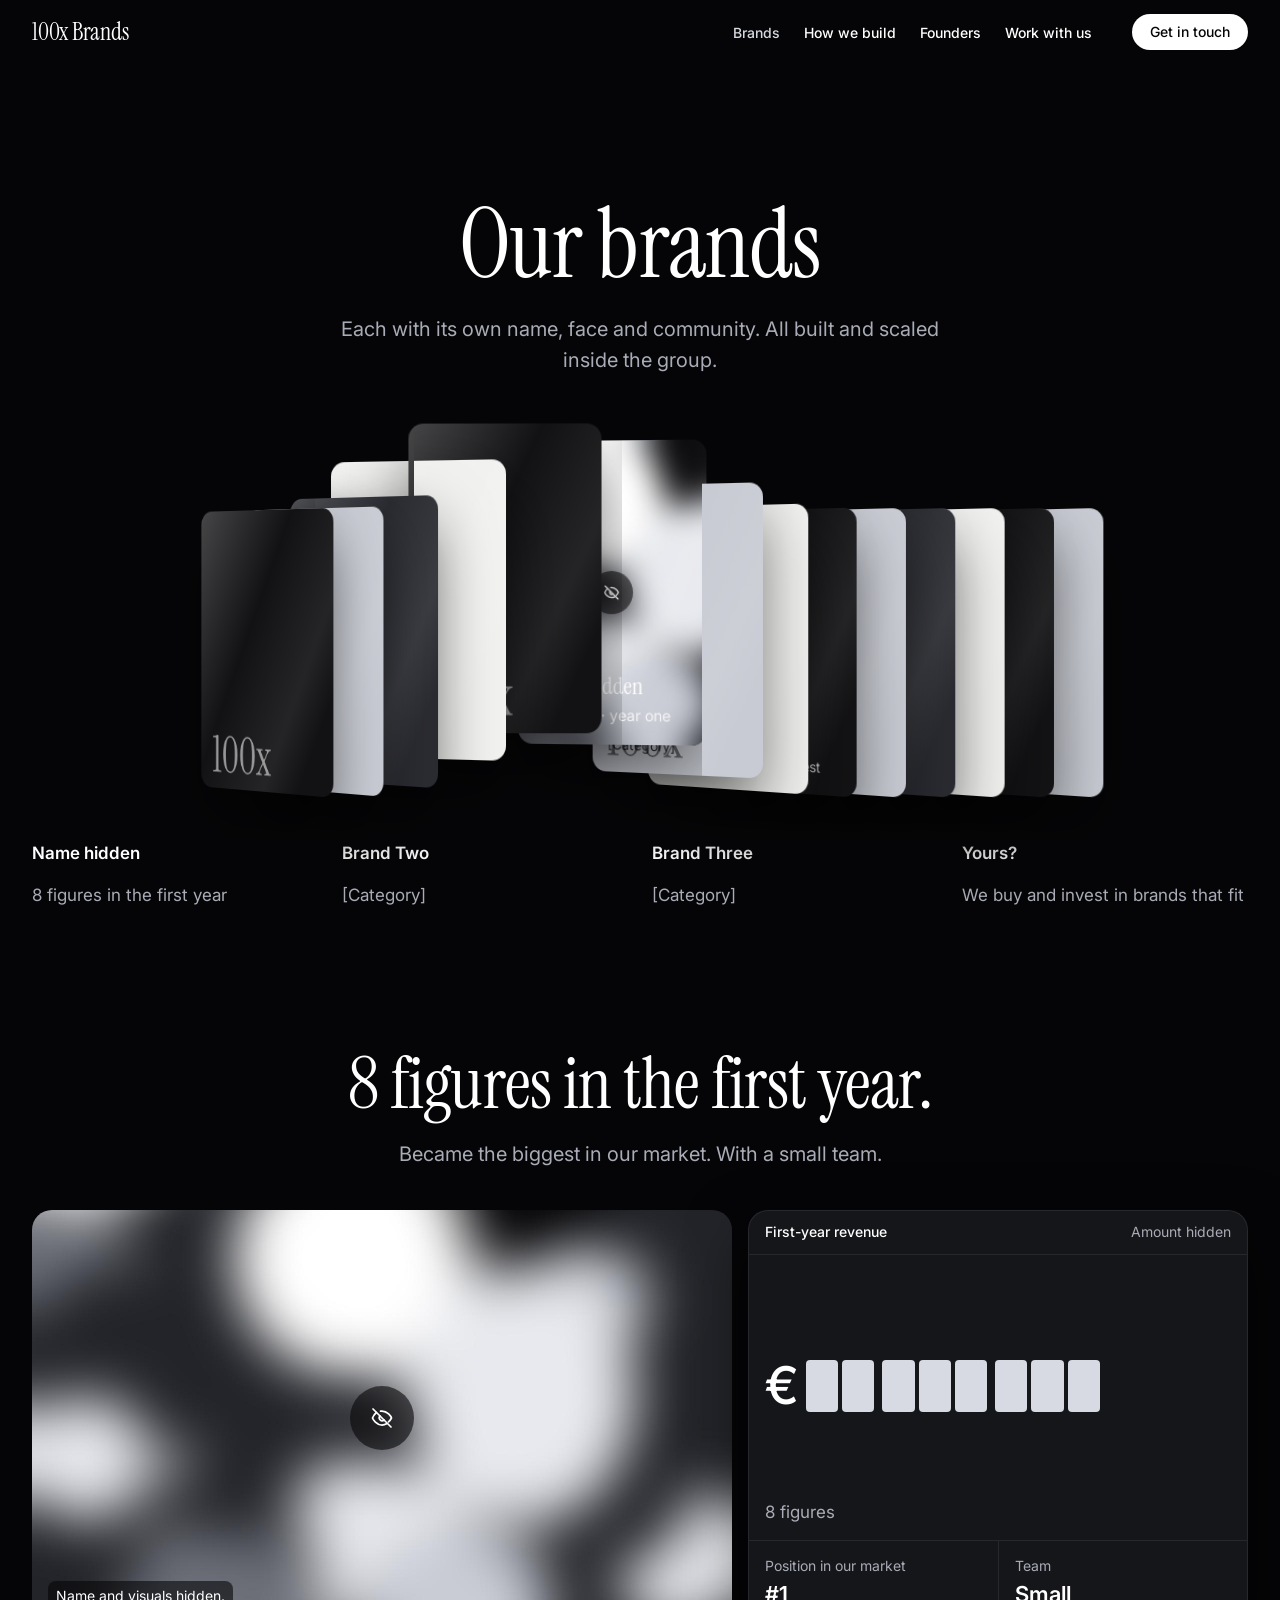
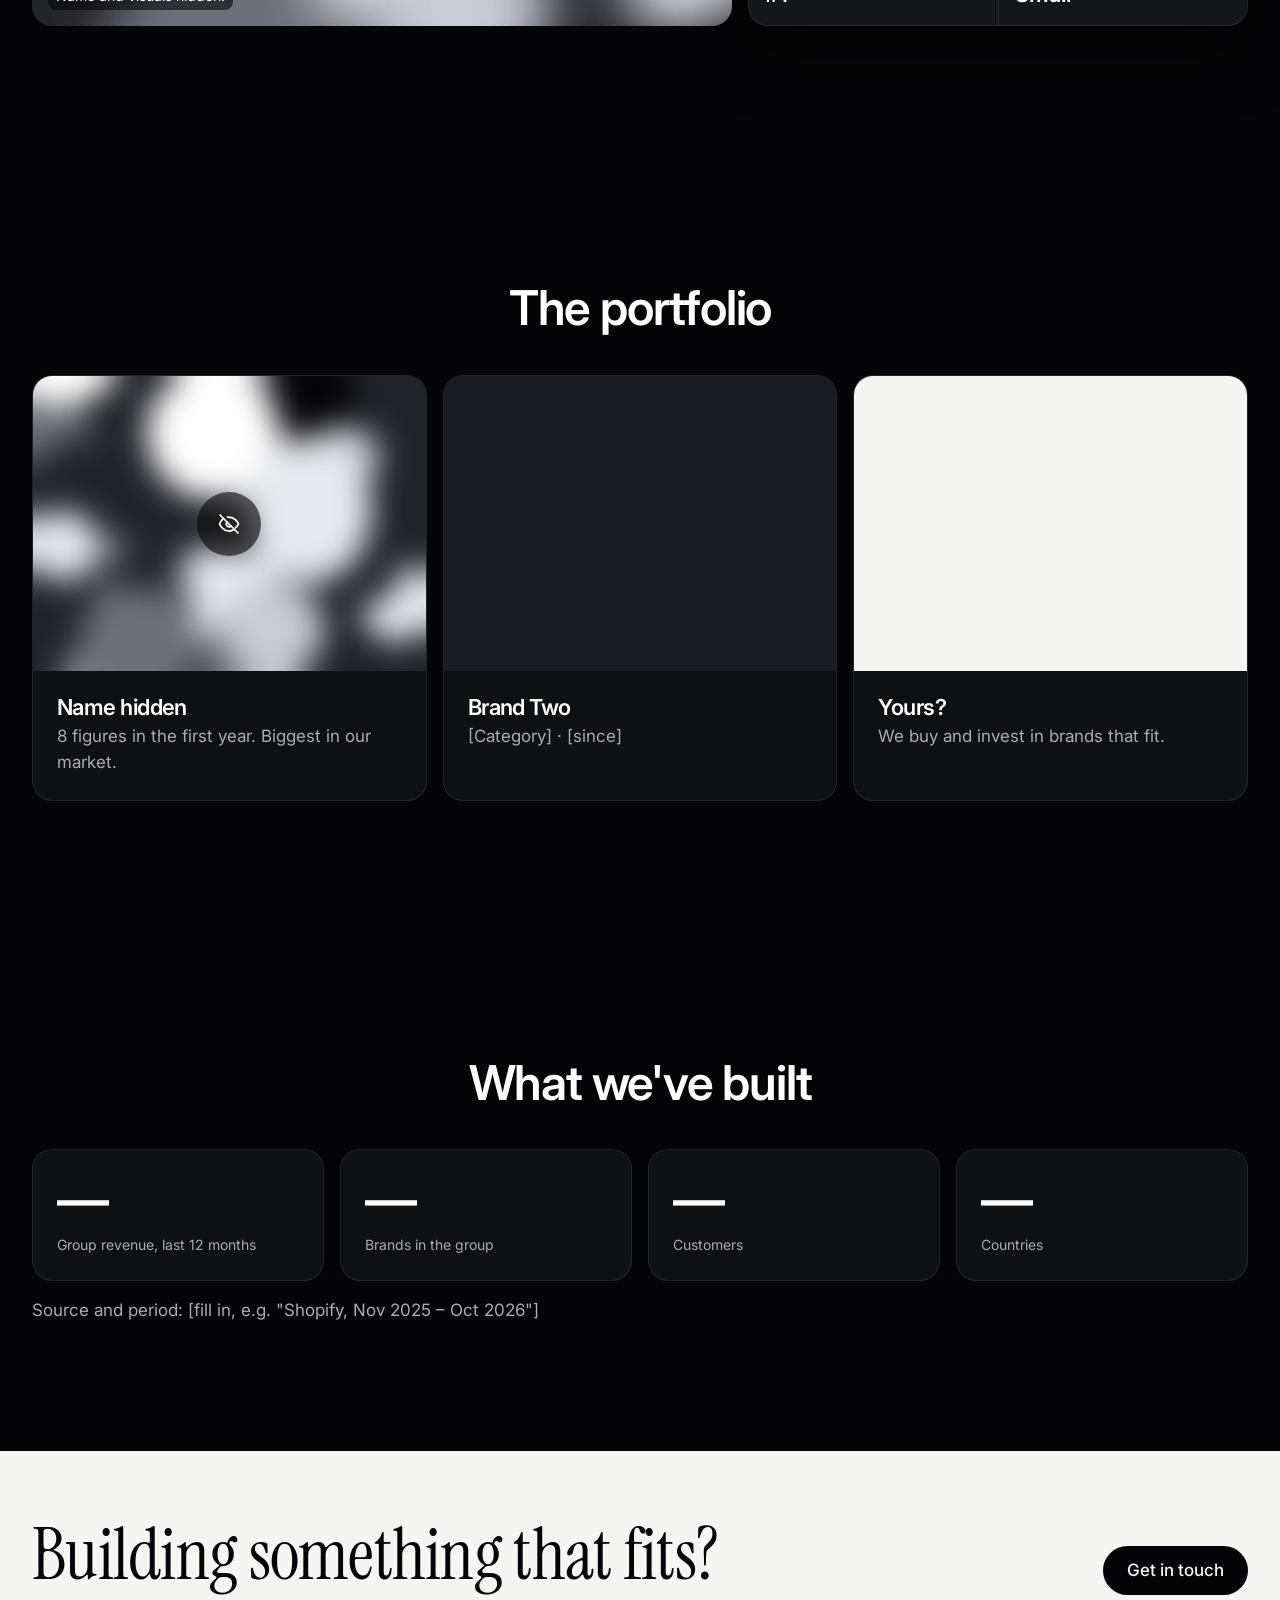
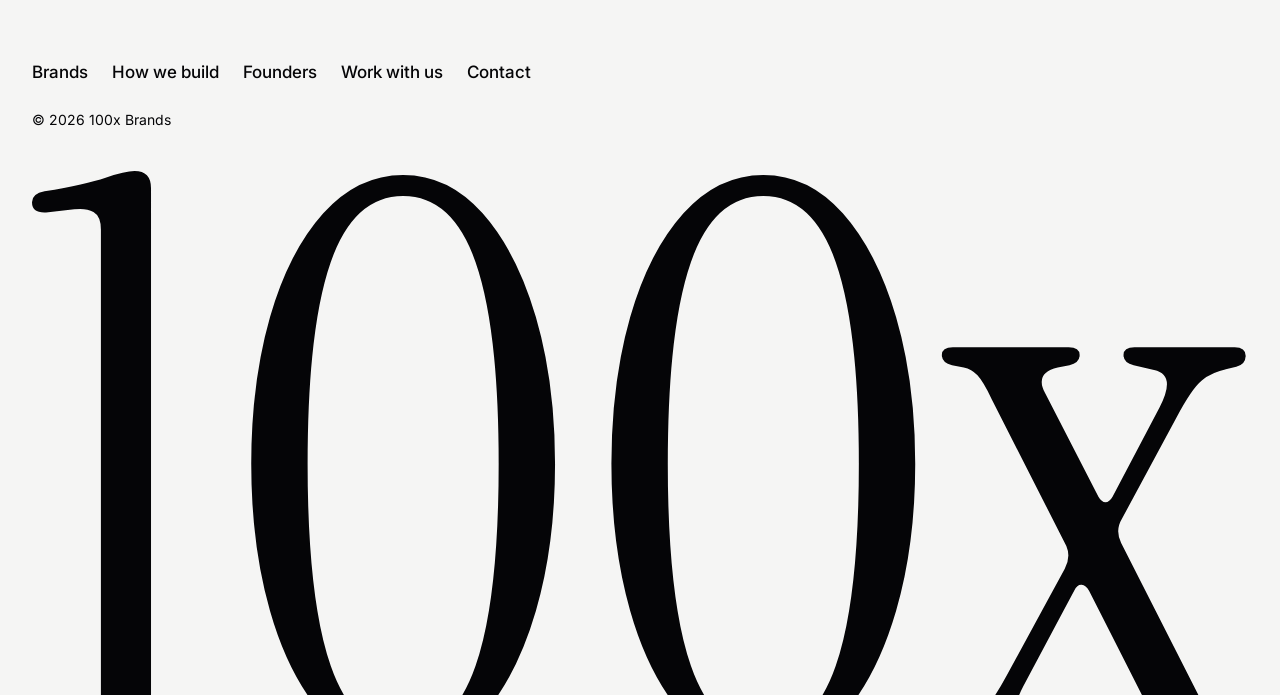
==== commit ba85eebb: "Merge d2a70ab747209c6513aba6df8523e9e40ae39d8c into 0cf402a620f5453af39a8e8a5bc5fa69563b2684" ====
--- a/brands.html
+++ b/brands.html
@@ -70,11 +70,10 @@
       <div class="container">
         <div class="head reveal"><h2>The portfolio</h2></div>
         <!-- TODO: echte merken invullen: naam, categorie, jaar, beeld (images/) en link naar de merksite -->
-        <div class="table reveal" role="table" aria-label="Portfolio">
-          <div class="table__row table__row--head" role="row"><span role="columnheader">Brand</span><span role="columnheader">Category</span><span role="columnheader">Since</span><span role="columnheader">Status</span></div>
-          <a class="table__row" role="row" href="#"><span role="cell" class="table__brand"><span class="table__thumb"><img src="images/hidden-brand.jpg" width="1400" height="1050" alt="" loading="lazy" decoding="async"></span>Name hidden</span><span role="cell">Hidden</span><span role="cell">Hidden</span><span role="cell"><span class="chip chip--good">Biggest in our market</span></span></a>
-          <a class="table__row" role="row" href="#"><span role="cell" class="table__brand"><span class="table__thumb table__thumb--2"></span>Brand Two</span><span role="cell">[Category]</span><span role="cell">[since]</span><span role="cell"><span class="chip">[status]</span></span></a>
-          <a class="table__row" role="row" href="work-with-us.html"><span role="cell" class="table__brand"><span class="table__thumb table__thumb--3"></span>Yours?</span><span role="cell">Any</span><span role="cell">Next</span><span role="cell"><span class="chip chip--attention">We buy brands that fit</span></span></a>
+        <div class="brands">
+          <a class="brand brand--hidden reveal" href="#"><span class="brand__art"><img src="images/hidden-brand.jpg" width="1400" height="1050" alt="" loading="lazy" decoding="async"><span class="eye" aria-hidden="true"><svg viewBox="0 0 24 24" focusable="false"><path d="M3 3l18 18"/><path d="M10.6 5.2A9.8 9.8 0 0 1 12 5c5.5 0 9 5.5 9.5 7a14 14 0 0 1-3 3.9M6.4 6.5A14 14 0 0 0 2.5 12c.5 1.5 4 7 9.5 7a9.7 9.7 0 0 0 4.6-1.2"/><path d="M9.9 9.9a3 3 0 0 0 4.2 4.2"/></svg></span></span><h3>Name hidden</h3><p>8 figures in the first year. Biggest in our market.</p></a>
+          <a class="brand reveal" href="#"><span class="brand__art brand__art--2"></span><h3>Brand Two</h3><p>[Category] · [since]</p></a>
+          <a class="brand reveal" href="work-with-us.html"><span class="brand__art brand__art--3"></span><h3>Yours?</h3><p>We buy and invest in brands that fit.</p></a>
         </div>
       </div>
     </section>
--- a/css/style.css
+++ b/css/style.css
@@ -2,7 +2,7 @@
    Ontwerpvariabelen
    Alle kleuren, fonts en afstanden staan hier. Pas het design aan via deze
    variabelen, niet met losse waarden verderop.
-   Platina met een groot wisselend scherm met groepsoverzicht.
+   Platina met bento-tegels met schermen.
    ========================================================================== */
 :root {
   /* Kleuren */
@@ -272,6 +272,10 @@
   color: var(--kleur-tekst-zacht);
 }
 
+.head {
+  justify-items: center;
+  text-align: center;
+}
 
 .note {
   margin-top: var(--ruimte-m);
@@ -608,6 +612,10 @@
   color: var(--kleur-tekst-zacht);
 }
 
+.proof__head {
+  justify-items: center;
+  text-align: center;
+}
 
 .proof__grid {
   display: grid;
@@ -1241,148 +1249,115 @@
   }
 }
 
-
 /* ==========================================================================
-   Wisselaar: lijst links, groot scherm rechts
+   Bento: tegels met een scherm erin
    ========================================================================== */
-.switch {
+.bento,
+.trio {
   display: grid;
   gap: var(--ruimte-m);
 }
 
-.switch__list {
+.tile,
+.trio__card {
   display: flex;
-  gap: var(--ruimte-s);
-  overflow-x: auto;
-  scrollbar-width: none;
-}
-
-.tab {
-  flex: none;
-  padding: 0.75rem 1rem;
-  border: 1px solid var(--kleur-lijn);
-  border-radius: var(--radius-s);
-  background: var(--kleur-kaart);
-  color: var(--kleur-tekst-zacht);
-  font: inherit;
-  font-weight: 500;
-  text-align: left;
-  cursor: pointer;
-  transition: color var(--overgang), background-color var(--overgang), border-color var(--overgang);
-}
-
-.tab:hover {
-  color: var(--kleur-tekst);
-}
-
-.tab[aria-selected="true"] {
-  border-color: var(--kleur-accent);
-  background: var(--kleur-kaart-licht);
-  color: var(--kleur-tekst);
-}
-
-.switch__window {
-  min-height: 28rem;
-  padding: var(--ruimte-l);
-  border: 1px solid var(--kleur-lijn);
-  border-radius: var(--radius);
-  background: var(--gloed), var(--kleur-kaart); /* taste-skill-ignore */
-}
-
-.panel {
-  display: grid;
-  gap: var(--ruimte-l);
-}
-
-.panel[hidden] {
-  display: none;
-}
-
-.panel__copy h3 {
-  margin-bottom: var(--ruimte-s);
-  font-size: var(--kop-2);
-}
-
-.panel__copy p {
-  max-width: var(--tekst-maat);
-  color: var(--kleur-tekst-zacht);
-}
-
-.trio {
-  display: grid;
-  gap: var(--ruimte-m);
-}
-
-.trio__card {
-  display: grid;
-  gap: var(--ruimte-s) var(--ruimte-xl);
-  align-items: center;
-  padding: var(--ruimte-l);
+  flex-direction: column;
+  overflow: hidden;
   border: 1px solid var(--kleur-lijn);
   border-radius: var(--radius);
   background: var(--kleur-kaart);
   text-decoration: none;
-  transition: border-color var(--overgang);
-}
-
+  transition: border-color var(--overgang), transform 0.35s var(--ease);
+}
+
+.tile:hover,
 .trio__card:hover {
-  border-color: var(--kleur-accent);
-}
-
-.trio__card .tile__stage {
-  grid-row: span 3;
-}
-
+  border-color: var(--kleur-accent-gevuld);
+  transform: translateY(-4px);
+}
+
+.tile__stage {
+  flex: 1;
+  display: grid;
+  align-items: center;
+  padding: var(--ruimte-l) var(--ruimte-l) 0;
+  background: var(--gloed); /* taste-skill-ignore */
+}
+
+.tile__copy {
+  padding: var(--ruimte-l);
+}
+
+.tile__copy h3,
+.trio__card h3 {
+  margin-bottom: var(--ruimte-s);
+}
+
+.tile__copy p,
 .trio__card p {
   color: var(--kleur-tekst-zacht);
 }
 
-@media (min-width: 960px) {
-  .switch {
-    grid-template-columns: 15rem 1fr;
-    gap: var(--ruimte-l);
-  }
-
-  .switch__list {
-    flex-direction: column;
-    overflow: visible;
-  }
-
-  .switch__window {
+.trio__card h3,
+.trio__card p,
+.trio__card .link {
+  padding-inline: var(--ruimte-l);
+}
+
+.trio__card h3 {
+  margin-top: var(--ruimte-l);
+}
+
+.trio__card .link {
+  display: block;
+  margin-block: var(--ruimte-m) var(--ruimte-l);
+}
+
+@media (min-width: 768px) {
+  .bento {
+    grid-template-columns: repeat(6, 1fr);
+  }
+
+  .tile {
+    grid-column: span 3;
+  }
+
+  .tile--media,
+  .tile--operations,
+  .tile--support {
+    grid-column: span 2;
+  }
+
+  .tile--brand {
+    grid-column: span 6;
+    flex-direction: row-reverse;
+    align-items: stretch;
+  }
+
+  .tile--brand .tile__stage {
+    flex: 3;
+    padding: var(--ruimte-l);
+  }
+
+  .tile--brand .tile__copy {
+    flex: 2;
+    align-self: center;
     padding: var(--ruimte-xl);
   }
 
-  .panel {
-    grid-template-columns: 2fr 3fr;
-    align-items: center;
-  }
-
-  .panel__copy h3 {
-    font-size: var(--kop-2);
-  }
-
-  .trio__card {
-    grid-template-columns: 1fr 1fr;
-    grid-template-rows: auto auto 1fr;
-    align-items: start;
-  }
-
-  .trio__card .link {
-    align-self: start;
-  }
-
-  .trio__card h3 {
-    margin-top: var(--ruimte-m);
-    font-size: var(--kop-2);
-  }
-
-  .trio__card .tile__stage {
-    order: 2;
-    grid-column: 2;
-    grid-row: 1 / span 3;
-    align-self: center;
-  }
-}
+  .tile--brand [data-ui] .kit {
+    grid-template-columns: auto 1fr 2fr;
+  }
+
+  .tile--brand [data-ui] .kit__labels {
+    grid-column: auto;
+  }
+
+  .trio {
+    grid-template-columns: repeat(3, 1fr);
+  }
+}
+
 
 /* ==========================================================================
    Golf van merkkaarten
@@ -1885,6 +1860,10 @@
   color: var(--kleur-tekst-zacht);
 }
 
+.page-head__inner {
+  justify-items: center;
+  text-align: center;
+}
 
 @media (min-width: 768px) {
   .page-head {
@@ -1895,86 +1874,63 @@
 /* ==========================================================================
    Brands
    ========================================================================== */
-
-.table {
+.brands {
+  display: grid;
+  gap: var(--ruimte-m);
+}
+
+.brand {
+  display: block;
+  padding-bottom: var(--ruimte-l);
   overflow: hidden;
   border: 1px solid var(--kleur-lijn);
   border-radius: var(--radius);
   background: var(--kleur-kaart);
-}
-
-.table__row {
-  display: grid;
-  grid-template-columns: 1fr 1fr;
-  gap: var(--ruimte-s) var(--ruimte-m);
-  align-items: center;
-  padding: var(--ruimte-m) var(--ruimte-l);
-  border-top: 1px solid var(--kleur-lijn);
   text-decoration: none;
-  transition: background-color var(--overgang);
-}
-
-a.table__row:hover {
+  transition: border-color var(--overgang);
+}
+
+.brand:hover {
+  border-color: var(--kleur-lijn-sterk);
+}
+
+.brand h3,
+.brand p {
+  padding-inline: var(--ruimte-l);
+}
+
+.brand h3 {
+  margin-block: var(--ruimte-l) var(--ruimte-xs);
+}
+
+.brand p {
+  color: var(--kleur-tekst-zacht);
+}
+
+.brand__art {
+  position: relative;
+  display: block;
+  aspect-ratio: 4 / 3;
+  overflow: hidden;
   background: var(--kleur-kaart-licht);
 }
 
-.table__row--head {
-  display: none;
-  border-top: 0;
-  color: var(--kleur-tekst-zacht);
-  font-size: var(--tekst-klein);
-}
-
-.table__brand {
-  display: flex;
-  grid-column: 1 / -1;
-  align-items: center;
-  gap: var(--ruimte-m);
-  font-weight: 600;
-}
-
-.table__thumb {
-  flex: none;
-  width: 3rem;
-  height: 3rem;
-  overflow: hidden;
-  border-radius: var(--radius-s);
-  background: var(--kleur-kaart-licht);
-}
-
-.table__thumb img {
+.brand__art img {
   width: 100%;
   height: 100%;
   object-fit: cover;
 }
 
-.table__thumb--3 {
+.brand__art--3 {
   background: var(--kleur-veld);
 }
 
-.table .chip {
-  display: inline-block;
-  padding: 0.125rem 0.625rem;
-  border-radius: 999px;
-  background: var(--kleur-lijn-sterk);
-  font-size: var(--tekst-klein);
-}
-
-.table .chip--good {
-  background: var(--kleur-accent-zacht);
-}
-
 @media (min-width: 768px) {
-  .table__row,
-  .table__row--head {
-    display: grid;
-    grid-template-columns: 2fr 1fr 1fr 2fr;
-  }
-
-  .table__brand {
-    grid-column: auto;
-  }
-}
+  .brands {
+    grid-template-columns: repeat(3, 1fr);
+  }
+}
+
 
 .stats {
   display: grid;
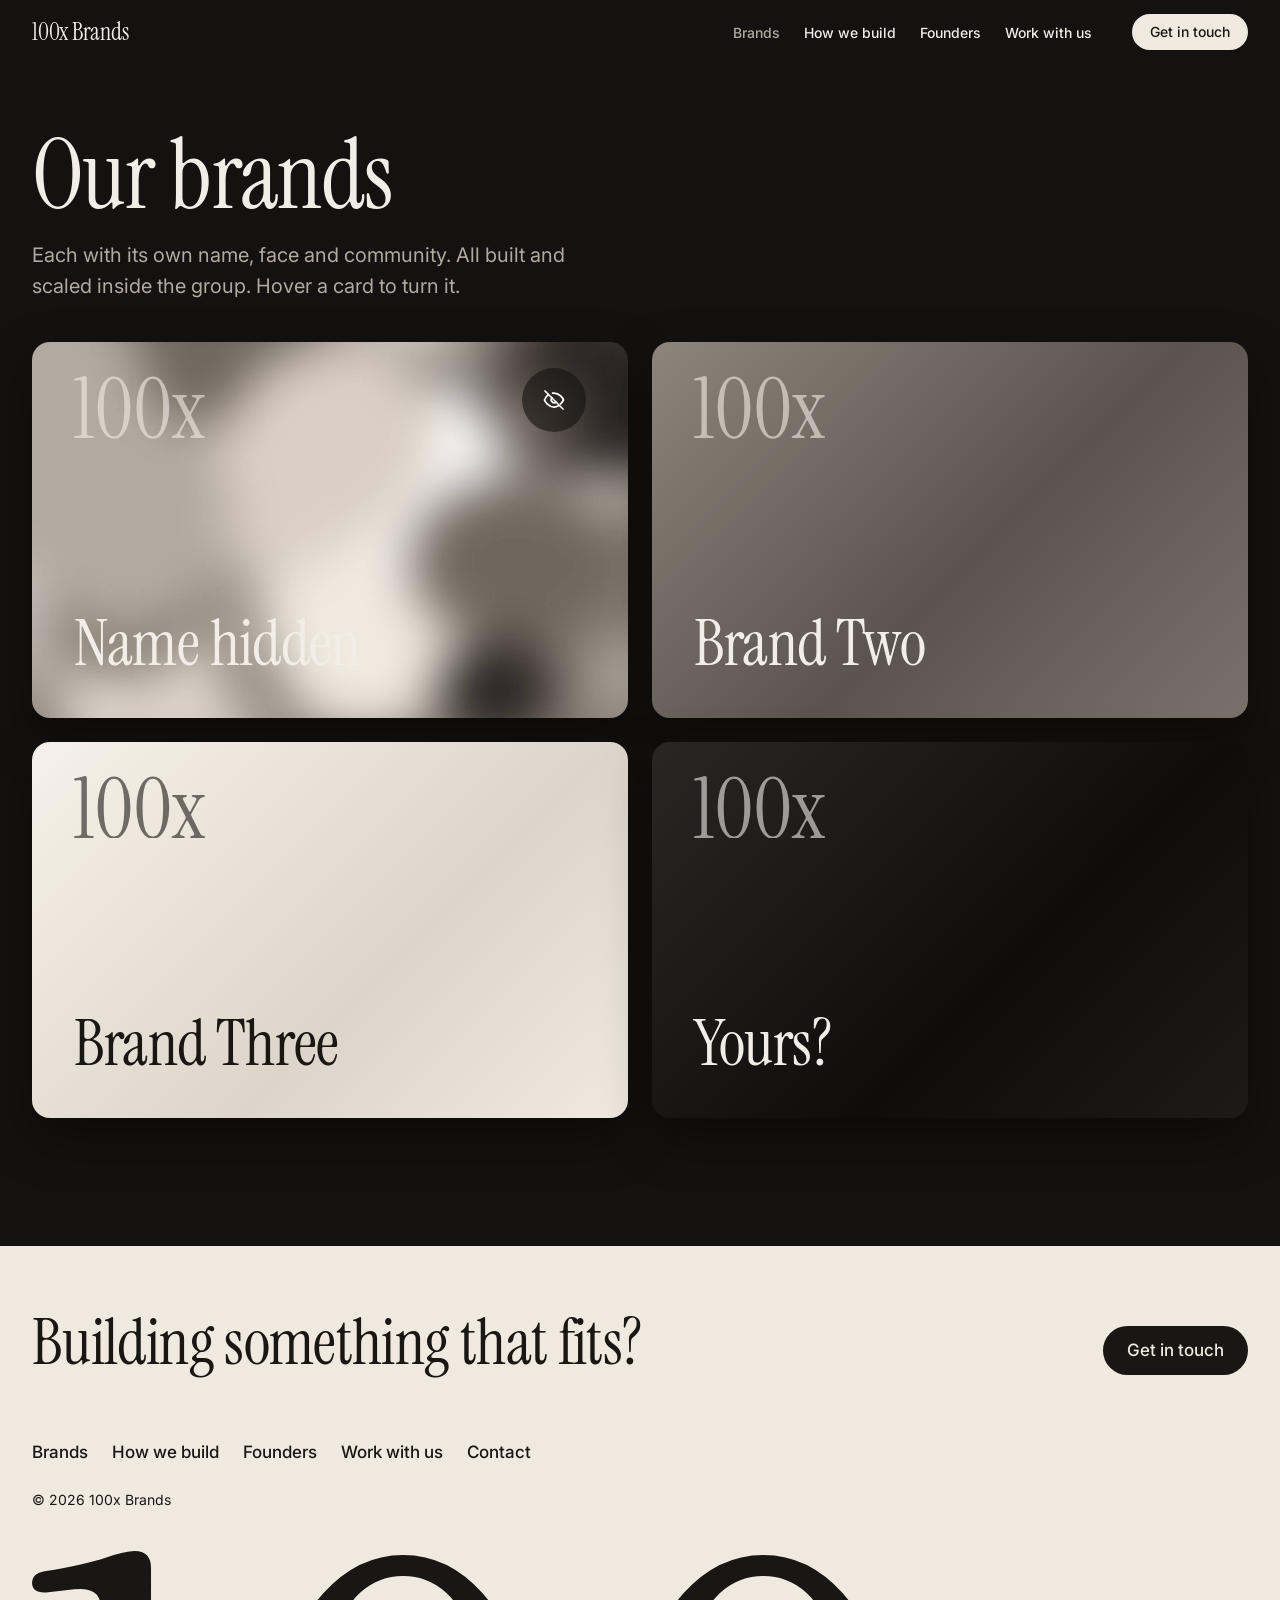
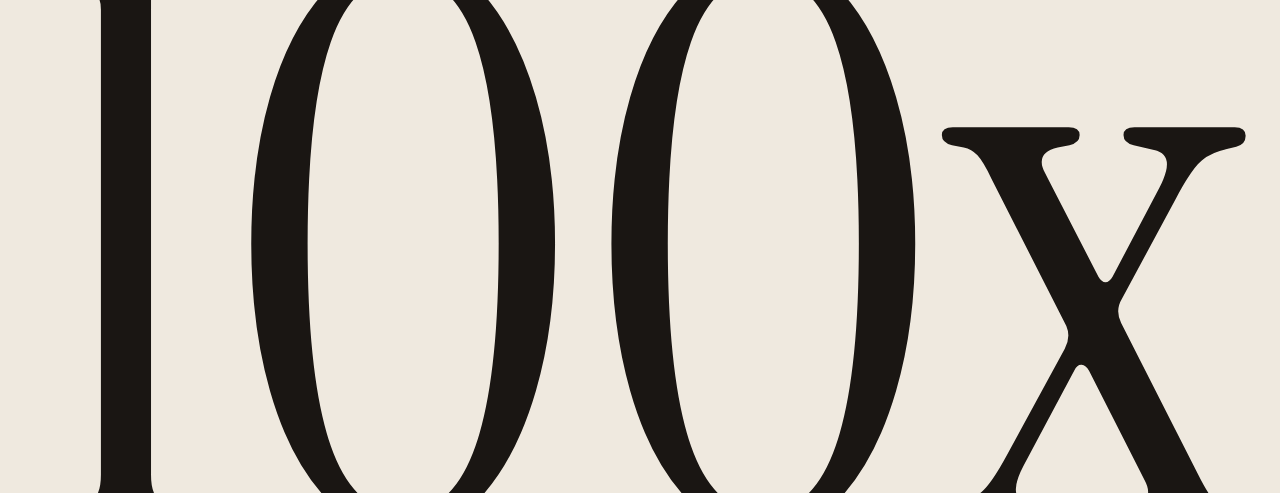
==== commit 453f2008: "Richting de black card: privé-club met metalen kaart en wallet Home: een zwaar zwart metalen kaart m" ====
--- a/brands.html
+++ b/brands.html
@@ -4,7 +4,7 @@
   <meta charset="utf-8">
   <meta name="viewport" content="width=device-width, initial-scale=1">
   <title>Brands | 100x Brands</title>
-  <meta name="description" content="The brands of 100x Brands, and the numbers behind them.">
+  <meta name="description" content="The brands of 100x Brands.">
   <link rel="preconnect" href="https://fonts.googleapis.com">
   <link rel="preconnect" href="https://fonts.gstatic.com" crossorigin>
   <link rel="stylesheet" href="https://fonts.googleapis.com/css2?family=Instrument+Serif&family=Inter:wght@400;500;600&display=swap">
@@ -13,13 +13,12 @@
   <script type="speculationrules">{"prefetch":[{"where":{"href_matches":"/*"},"eagerness":"moderate"}]}</script>
   <script src="js/main.js" defer></script>
 </head>
-<body>
+<body class="kaart">
   <a class="skip-link" href="#content">Skip to content</a>
 
   <header class="site-header">
     <div class="container site-header__inner">
       <a class="logo merk" href="index.html">100x Brands</a>
-
       <nav class="site-nav" id="main-menu" aria-label="Main menu">
         <ul>
           <li><a href="brands.html" aria-current="page">Brands</a></li>
@@ -29,76 +28,18 @@
         </ul>
         <a class="button button--small site-nav__cta" href="contact.html">Get in touch</a>
       </nav>
-
-      <button class="nav-toggle" type="button" aria-expanded="false" aria-controls="main-menu" aria-label="Open menu">
-        <span></span><span></span>
-      </button>
+      <button class="nav-toggle" type="button" aria-expanded="false" aria-controls="main-menu" aria-label="Open menu"><span></span><span></span></button>
     </div>
   </header>
 
   <main id="content">
-    <section class="cardwall" data-cardwall>
-      <div class="container cardwall__head reveal">
-        <h2 class="merk">Our brands</h2>
-        <p>Each with its own name, face and community. All built and scaled inside the group.</p>
-      </div>
-      <!-- Golf van merkkaarten (js/main.js): de kaarten bij je muis komen omhoog. TODO: echte merken invullen. -->
-      <div class="cardwall__stage" aria-hidden="true"><div class="cardwall__row" data-cardwall-row><span class="mcard mcard--zwart"><svg class="cardwall__mono" viewBox="5 -735 1553 744" aria-hidden="true" focusable="false"><path d="M20 0Q5 0 5 -11Q5 -22 18 -23L57 -27Q78 -29 85.5 -37.0Q93 -45 93 -66V-660Q93 -677 83.5 -682.5Q74 -688 59 -686L23 -682Q5 -681 5 -695Q5 -706 21 -709Q74 -718 99.0 -726.5Q124 -735 136 -735Q157 -735 157 -713V-66Q157 -45 164.5 -37.0Q172 -29 193 -27L226 -23Q239 -22 239 -11Q239 0 224 0Z"/><path d="M479 9Q421 9 377.0 -40.0Q333 -89 309.0 -173.0Q285 -257 285 -361Q285 -465 309.0 -548.5Q333 -632 377.0 -681.0Q421 -730 479 -730Q537 -730 580.5 -681.0Q624 -632 648.5 -548.5Q673 -465 673 -361Q673 -257 648.5 -173.0Q624 -89 580.5 -40.0Q537 9 479 9ZM479 -18Q542 -18 571.5 -103.0Q601 -188 601 -361Q601 -534 571.5 -618.5Q542 -703 479 -703Q416 -703 386.5 -618.5Q357 -534 357 -361Q357 -188 386.5 -103.0Q416 -18 479 -18Z"/><path d="M939 9Q881 9 837.0 -40.0Q793 -89 769.0 -173.0Q745 -257 745 -361Q745 -465 769.0 -548.5Q793 -632 837.0 -681.0Q881 -730 939 -730Q997 -730 1040.5 -681.0Q1084 -632 1108.5 -548.5Q1133 -465 1133 -361Q1133 -257 1108.5 -173.0Q1084 -89 1040.5 -40.0Q997 9 939 9ZM939 -18Q1002 -18 1031.5 -103.0Q1061 -188 1061 -361Q1061 -534 1031.5 -618.5Q1002 -703 939 -703Q876 -703 846.5 -618.5Q817 -534 817 -361Q817 -188 846.5 -103.0Q876 -18 939 -18Z"/><path d="M1396 0Q1382 0 1382 -10Q1382 -20 1395 -23L1410 -26Q1440 -33 1426 -59L1355 -199Q1351 -206 1345.5 -206.5Q1340 -207 1336 -199L1271 -77Q1249 -35 1278 -29L1304 -23Q1317 -20 1317 -10Q1317 0 1303 0H1175Q1161 0 1161 -11Q1161 -22 1173 -25L1185 -28Q1204 -33 1217.0 -43.5Q1230 -54 1250 -91L1324 -227Q1332 -242 1326 -256L1231 -443Q1220 -466 1212.5 -474.0Q1205 -482 1195 -484L1180 -487Q1167 -490 1167 -500Q1167 -510 1181 -510H1329Q1343 -510 1343 -500Q1343 -490 1330 -487L1315 -484Q1285 -477 1299 -451L1367 -319Q1371 -312 1376.0 -312.0Q1381 -312 1385 -319L1445 -433Q1467 -475 1438 -481L1412 -487Q1399 -490 1399 -500Q1399 -510 1413 -510H1541Q1555 -510 1555 -499Q1555 -488 1543 -485L1531 -482Q1512 -478 1499.0 -467.5Q1486 -457 1466 -419L1397 -291Q1388 -276 1396 -260L1494 -67Q1506 -43 1513.0 -35.5Q1520 -28 1530 -26L1545 -23Q1558 -20 1558 -10Q1558 0 1544 0Z"/></svg></span><span class="mcard mcard--goud"><svg class="cardwall__mono" viewBox="5 -735 1553 744" aria-hidden="true" focusable="false"><path d="M20 0Q5 0 5 -11Q5 -22 18 -23L57 -27Q78 -29 85.5 -37.0Q93 -45 93 -66V-660Q93 -677 83.5 -682.5Q74 -688 59 -686L23 -682Q5 -681 5 -695Q5 -706 21 -709Q74 -718 99.0 -726.5Q124 -735 136 -735Q157 -735 157 -713V-66Q157 -45 164.5 -37.0Q172 -29 193 -27L226 -23Q239 -22 239 -11Q239 0 224 0Z"/><path d="M479 9Q421 9 377.0 -40.0Q333 -89 309.0 -173.0Q285 -257 285 -361Q285 -465 309.0 -548.5Q333 -632 377.0 -681.0Q421 -730 479 -730Q537 -730 580.5 -681.0Q624 -632 648.5 -548.5Q673 -465 673 -361Q673 -257 648.5 -173.0Q624 -89 580.5 -40.0Q537 9 479 9ZM479 -18Q542 -18 571.5 -103.0Q601 -188 601 -361Q601 -534 571.5 -618.5Q542 -703 479 -703Q416 -703 386.5 -618.5Q357 -534 357 -361Q357 -188 386.5 -103.0Q416 -18 479 -18Z"/><path d="M939 9Q881 9 837.0 -40.0Q793 -89 769.0 -173.0Q745 -257 745 -361Q745 -465 769.0 -548.5Q793 -632 837.0 -681.0Q881 -730 939 -730Q997 -730 1040.5 -681.0Q1084 -632 1108.5 -548.5Q1133 -465 1133 -361Q1133 -257 1108.5 -173.0Q1084 -89 1040.5 -40.0Q997 9 939 9ZM939 -18Q1002 -18 1031.5 -103.0Q1061 -188 1061 -361Q1061 -534 1031.5 -618.5Q1002 -703 939 -703Q876 -703 846.5 -618.5Q817 -534 817 -361Q817 -188 846.5 -103.0Q876 -18 939 -18Z"/><path d="M1396 0Q1382 0 1382 -10Q1382 -20 1395 -23L1410 -26Q1440 -33 1426 -59L1355 -199Q1351 -206 1345.5 -206.5Q1340 -207 1336 -199L1271 -77Q1249 -35 1278 -29L1304 -23Q1317 -20 1317 -10Q1317 0 1303 0H1175Q1161 0 1161 -11Q1161 -22 1173 -25L1185 -28Q1204 -33 1217.0 -43.5Q1230 -54 1250 -91L1324 -227Q1332 -242 1326 -256L1231 -443Q1220 -466 1212.5 -474.0Q1205 -482 1195 -484L1180 -487Q1167 -490 1167 -500Q1167 -510 1181 -510H1329Q1343 -510 1343 -500Q1343 -490 1330 -487L1315 -484Q1285 -477 1299 -451L1367 -319Q1371 -312 1376.0 -312.0Q1381 -312 1385 -319L1445 -433Q1467 -475 1438 -481L1412 -487Q1399 -490 1399 -500Q1399 -510 1413 -510H1541Q1555 -510 1555 -499Q1555 -488 1543 -485L1531 -482Q1512 -478 1499.0 -467.5Q1486 -457 1466 -419L1397 -291Q1388 -276 1396 -260L1494 -67Q1506 -43 1513.0 -35.5Q1520 -28 1530 -26L1545 -23Q1558 -20 1558 -10Q1558 0 1544 0Z"/></svg></span><span class="mcard mcard--grafiet"><svg class="cardwall__mono" viewBox="5 -735 1553 744" aria-hidden="true" focusable="false"><path d="M20 0Q5 0 5 -11Q5 -22 18 -23L57 -27Q78 -29 85.5 -37.0Q93 -45 93 -66V-660Q93 -677 83.5 -682.5Q74 -688 59 -686L23 -682Q5 -681 5 -695Q5 -706 21 -709Q74 -718 99.0 -726.5Q124 -735 136 -735Q157 -735 157 -713V-66Q157 -45 164.5 -37.0Q172 -29 193 -27L226 -23Q239 -22 239 -11Q239 0 224 0Z"/><path d="M479 9Q421 9 377.0 -40.0Q333 -89 309.0 -173.0Q285 -257 285 -361Q285 -465 309.0 -548.5Q333 -632 377.0 -681.0Q421 -730 479 -730Q537 -730 580.5 -681.0Q624 -632 648.5 -548.5Q673 -465 673 -361Q673 -257 648.5 -173.0Q624 -89 580.5 -40.0Q537 9 479 9ZM479 -18Q542 -18 571.5 -103.0Q601 -188 601 -361Q601 -534 571.5 -618.5Q542 -703 479 -703Q416 -703 386.5 -618.5Q357 -534 357 -361Q357 -188 386.5 -103.0Q416 -18 479 -18Z"/><path d="M939 9Q881 9 837.0 -40.0Q793 -89 769.0 -173.0Q745 -257 745 -361Q745 -465 769.0 -548.5Q793 -632 837.0 -681.0Q881 -730 939 -730Q997 -730 1040.5 -681.0Q1084 -632 1108.5 -548.5Q1133 -465 1133 -361Q1133 -257 1108.5 -173.0Q1084 -89 1040.5 -40.0Q997 9 939 9ZM939 -18Q1002 -18 1031.5 -103.0Q1061 -188 1061 -361Q1061 -534 1031.5 -618.5Q1002 -703 939 -703Q876 -703 846.5 -618.5Q817 -534 817 -361Q817 -188 846.5 -103.0Q876 -18 939 -18Z"/><path d="M1396 0Q1382 0 1382 -10Q1382 -20 1395 -23L1410 -26Q1440 -33 1426 -59L1355 -199Q1351 -206 1345.5 -206.5Q1340 -207 1336 -199L1271 -77Q1249 -35 1278 -29L1304 -23Q1317 -20 1317 -10Q1317 0 1303 0H1175Q1161 0 1161 -11Q1161 -22 1173 -25L1185 -28Q1204 -33 1217.0 -43.5Q1230 -54 1250 -91L1324 -227Q1332 -242 1326 -256L1231 -443Q1220 -466 1212.5 -474.0Q1205 -482 1195 -484L1180 -487Q1167 -490 1167 -500Q1167 -510 1181 -510H1329Q1343 -510 1343 -500Q1343 -490 1330 -487L1315 -484Q1285 -477 1299 -451L1367 -319Q1371 -312 1376.0 -312.0Q1381 -312 1385 -319L1445 -433Q1467 -475 1438 -481L1412 -487Q1399 -490 1399 -500Q1399 -510 1413 -510H1541Q1555 -510 1555 -499Q1555 -488 1543 -485L1531 -482Q1512 -478 1499.0 -467.5Q1486 -457 1466 -419L1397 -291Q1388 -276 1396 -260L1494 -67Q1506 -43 1513.0 -35.5Q1520 -28 1530 -26L1545 -23Q1558 -20 1558 -10Q1558 0 1544 0Z"/></svg></span><span class="mcard mcard--ivoor"><svg class="cardwall__mono" viewBox="5 -735 1553 744" aria-hidden="true" focusable="false"><path d="M20 0Q5 0 5 -11Q5 -22 18 -23L57 -27Q78 -29 85.5 -37.0Q93 -45 93 -66V-660Q93 -677 83.5 -682.5Q74 -688 59 -686L23 -682Q5 -681 5 -695Q5 -706 21 -709Q74 -718 99.0 -726.5Q124 -735 136 -735Q157 -735 157 -713V-66Q157 -45 164.5 -37.0Q172 -29 193 -27L226 -23Q239 -22 239 -11Q239 0 224 0Z"/><path d="M479 9Q421 9 377.0 -40.0Q333 -89 309.0 -173.0Q285 -257 285 -361Q285 -465 309.0 -548.5Q333 -632 377.0 -681.0Q421 -730 479 -730Q537 -730 580.5 -681.0Q624 -632 648.5 -548.5Q673 -465 673 -361Q673 -257 648.5 -173.0Q624 -89 580.5 -40.0Q537 9 479 9ZM479 -18Q542 -18 571.5 -103.0Q601 -188 601 -361Q601 -534 571.5 -618.5Q542 -703 479 -703Q416 -703 386.5 -618.5Q357 -534 357 -361Q357 -188 386.5 -103.0Q416 -18 479 -18Z"/><path d="M939 9Q881 9 837.0 -40.0Q793 -89 769.0 -173.0Q745 -257 745 -361Q745 -465 769.0 -548.5Q793 -632 837.0 -681.0Q881 -730 939 -730Q997 -730 1040.5 -681.0Q1084 -632 1108.5 -548.5Q1133 -465 1133 -361Q1133 -257 1108.5 -173.0Q1084 -89 1040.5 -40.0Q997 9 939 9ZM939 -18Q1002 -18 1031.5 -103.0Q1061 -188 1061 -361Q1061 -534 1031.5 -618.5Q1002 -703 939 -703Q876 -703 846.5 -618.5Q817 -534 817 -361Q817 -188 846.5 -103.0Q876 -18 939 -18Z"/><path d="M1396 0Q1382 0 1382 -10Q1382 -20 1395 -23L1410 -26Q1440 -33 1426 -59L1355 -199Q1351 -206 1345.5 -206.5Q1340 -207 1336 -199L1271 -77Q1249 -35 1278 -29L1304 -23Q1317 -20 1317 -10Q1317 0 1303 0H1175Q1161 0 1161 -11Q1161 -22 1173 -25L1185 -28Q1204 -33 1217.0 -43.5Q1230 -54 1250 -91L1324 -227Q1332 -242 1326 -256L1231 -443Q1220 -466 1212.5 -474.0Q1205 -482 1195 -484L1180 -487Q1167 -490 1167 -500Q1167 -510 1181 -510H1329Q1343 -510 1343 -500Q1343 -490 1330 -487L1315 -484Q1285 -477 1299 -451L1367 -319Q1371 -312 1376.0 -312.0Q1381 -312 1385 -319L1445 -433Q1467 -475 1438 -481L1412 -487Q1399 -490 1399 -500Q1399 -510 1413 -510H1541Q1555 -510 1555 -499Q1555 -488 1543 -485L1531 -482Q1512 -478 1499.0 -467.5Q1486 -457 1466 -419L1397 -291Q1388 -276 1396 -260L1494 -67Q1506 -43 1513.0 -35.5Q1520 -28 1530 -26L1545 -23Q1558 -20 1558 -10Q1558 0 1544 0Z"/></svg></span><span class="mcard mcard--zwart"><svg class="cardwall__mono" viewBox="5 -735 1553 744" aria-hidden="true" focusable="false"><path d="M20 0Q5 0 5 -11Q5 -22 18 -23L57 -27Q78 -29 85.5 -37.0Q93 -45 93 -66V-660Q93 -677 83.5 -682.5Q74 -688 59 -686L23 -682Q5 -681 5 -695Q5 -706 21 -709Q74 -718 99.0 -726.5Q124 -735 136 -735Q157 -735 157 -713V-66Q157 -45 164.5 -37.0Q172 -29 193 -27L226 -23Q239 -22 239 -11Q239 0 224 0Z"/><path d="M479 9Q421 9 377.0 -40.0Q333 -89 309.0 -173.0Q285 -257 285 -361Q285 -465 309.0 -548.5Q333 -632 377.0 -681.0Q421 -730 479 -730Q537 -730 580.5 -681.0Q624 -632 648.5 -548.5Q673 -465 673 -361Q673 -257 648.5 -173.0Q624 -89 580.5 -40.0Q537 9 479 9ZM479 -18Q542 -18 571.5 -103.0Q601 -188 601 -361Q601 -534 571.5 -618.5Q542 -703 479 -703Q416 -703 386.5 -618.5Q357 -534 357 -361Q357 -188 386.5 -103.0Q416 -18 479 -18Z"/><path d="M939 9Q881 9 837.0 -40.0Q793 -89 769.0 -173.0Q745 -257 745 -361Q745 -465 769.0 -548.5Q793 -632 837.0 -681.0Q881 -730 939 -730Q997 -730 1040.5 -681.0Q1084 -632 1108.5 -548.5Q1133 -465 1133 -361Q1133 -257 1108.5 -173.0Q1084 -89 1040.5 -40.0Q997 9 939 9ZM939 -18Q1002 -18 1031.5 -103.0Q1061 -188 1061 -361Q1061 -534 1031.5 -618.5Q1002 -703 939 -703Q876 -703 846.5 -618.5Q817 -534 817 -361Q817 -188 846.5 -103.0Q876 -18 939 -18Z"/><path d="M1396 0Q1382 0 1382 -10Q1382 -20 1395 -23L1410 -26Q1440 -33 1426 -59L1355 -199Q1351 -206 1345.5 -206.5Q1340 -207 1336 -199L1271 -77Q1249 -35 1278 -29L1304 -23Q1317 -20 1317 -10Q1317 0 1303 0H1175Q1161 0 1161 -11Q1161 -22 1173 -25L1185 -28Q1204 -33 1217.0 -43.5Q1230 -54 1250 -91L1324 -227Q1332 -242 1326 -256L1231 -443Q1220 -466 1212.5 -474.0Q1205 -482 1195 -484L1180 -487Q1167 -490 1167 -500Q1167 -510 1181 -510H1329Q1343 -510 1343 -500Q1343 -490 1330 -487L1315 -484Q1285 -477 1299 -451L1367 -319Q1371 -312 1376.0 -312.0Q1381 -312 1385 -319L1445 -433Q1467 -475 1438 -481L1412 -487Q1399 -490 1399 -500Q1399 -510 1413 -510H1541Q1555 -510 1555 -499Q1555 -488 1543 -485L1531 -482Q1512 -478 1499.0 -467.5Q1486 -457 1466 -419L1397 -291Q1388 -276 1396 -260L1494 -67Q1506 -43 1513.0 -35.5Q1520 -28 1530 -26L1545 -23Q1558 -20 1558 -10Q1558 0 1544 0Z"/></svg></span><a class="mcard mcard--verborgen" href="brands.html" tabindex="-1"><img src="images/hidden-brand.jpg" width="1400" height="1050" alt="" loading="lazy" decoding="async"><span class="eye"><svg viewBox="0 0 24 24" focusable="false"><path d="M3 3l18 18"/><path d="M10.6 5.2A9.8 9.8 0 0 1 12 5c5.5 0 9 5.5 9.5 7a14 14 0 0 1-3 3.9M6.4 6.5A14 14 0 0 0 2.5 12c.5 1.5 4 7 9.5 7a9.7 9.7 0 0 0 4.6-1.2"/><path d="M9.9 9.9a3 3 0 0 0 4.2 4.2"/></svg></span><b class="mcard__naam">Name hidden</b><small>8 figures · year one</small></a><a class="mcard mcard--goud" href="#" tabindex="-1"><b class="mcard__naam">Brand Two</b><small>[Category]</small><svg class="cardwall__mono" viewBox="5 -735 1553 744" aria-hidden="true" focusable="false"><path d="M20 0Q5 0 5 -11Q5 -22 18 -23L57 -27Q78 -29 85.5 -37.0Q93 -45 93 -66V-660Q93 -677 83.5 -682.5Q74 -688 59 -686L23 -682Q5 -681 5 -695Q5 -706 21 -709Q74 -718 99.0 -726.5Q124 -735 136 -735Q157 -735 157 -713V-66Q157 -45 164.5 -37.0Q172 -29 193 -27L226 -23Q239 -22 239 -11Q239 0 224 0Z"/><path d="M479 9Q421 9 377.0 -40.0Q333 -89 309.0 -173.0Q285 -257 285 -361Q285 -465 309.0 -548.5Q333 -632 377.0 -681.0Q421 -730 479 -730Q537 -730 580.5 -681.0Q624 -632 648.5 -548.5Q673 -465 673 -361Q673 -257 648.5 -173.0Q624 -89 580.5 -40.0Q537 9 479 9ZM479 -18Q542 -18 571.5 -103.0Q601 -188 601 -361Q601 -534 571.5 -618.5Q542 -703 479 -703Q416 -703 386.5 -618.5Q357 -534 357 -361Q357 -188 386.5 -103.0Q416 -18 479 -18Z"/><path d="M939 9Q881 9 837.0 -40.0Q793 -89 769.0 -173.0Q745 -257 745 -361Q745 -465 769.0 -548.5Q793 -632 837.0 -681.0Q881 -730 939 -730Q997 -730 1040.5 -681.0Q1084 -632 1108.5 -548.5Q1133 -465 1133 -361Q1133 -257 1108.5 -173.0Q1084 -89 1040.5 -40.0Q997 9 939 9ZM939 -18Q1002 -18 1031.5 -103.0Q1061 -188 1061 -361Q1061 -534 1031.5 -618.5Q1002 -703 939 -703Q876 -703 846.5 -618.5Q817 -534 817 -361Q817 -188 846.5 -103.0Q876 -18 939 -18Z"/><path d="M1396 0Q1382 0 1382 -10Q1382 -20 1395 -23L1410 -26Q1440 -33 1426 -59L1355 -199Q1351 -206 1345.5 -206.5Q1340 -207 1336 -199L1271 -77Q1249 -35 1278 -29L1304 -23Q1317 -20 1317 -10Q1317 0 1303 0H1175Q1161 0 1161 -11Q1161 -22 1173 -25L1185 -28Q1204 -33 1217.0 -43.5Q1230 -54 1250 -91L1324 -227Q1332 -242 1326 -256L1231 -443Q1220 -466 1212.5 -474.0Q1205 -482 1195 -484L1180 -487Q1167 -490 1167 -500Q1167 -510 1181 -510H1329Q1343 -510 1343 -500Q1343 -490 1330 -487L1315 -484Q1285 -477 1299 -451L1367 -319Q1371 -312 1376.0 -312.0Q1381 -312 1385 -319L1445 -433Q1467 -475 1438 -481L1412 -487Q1399 -490 1399 -500Q1399 -510 1413 -510H1541Q1555 -510 1555 -499Q1555 -488 1543 -485L1531 -482Q1512 -478 1499.0 -467.5Q1486 -457 1466 -419L1397 -291Q1388 -276 1396 -260L1494 -67Q1506 -43 1513.0 -35.5Q1520 -28 1530 -26L1545 -23Q1558 -20 1558 -10Q1558 0 1544 0Z"/></svg></a><a class="mcard mcard--ivoor" href="#" tabindex="-1"><b class="mcard__naam">Brand Three</b><small>[Category]</small><svg class="cardwall__mono" viewBox="5 -735 1553 744" aria-hidden="true" focusable="false"><path d="M20 0Q5 0 5 -11Q5 -22 18 -23L57 -27Q78 -29 85.5 -37.0Q93 -45 93 -66V-660Q93 -677 83.5 -682.5Q74 -688 59 -686L23 -682Q5 -681 5 -695Q5 -706 21 -709Q74 -718 99.0 -726.5Q124 -735 136 -735Q157 -735 157 -713V-66Q157 -45 164.5 -37.0Q172 -29 193 -27L226 -23Q239 -22 239 -11Q239 0 224 0Z"/><path d="M479 9Q421 9 377.0 -40.0Q333 -89 309.0 -173.0Q285 -257 285 -361Q285 -465 309.0 -548.5Q333 -632 377.0 -681.0Q421 -730 479 -730Q537 -730 580.5 -681.0Q624 -632 648.5 -548.5Q673 -465 673 -361Q673 -257 648.5 -173.0Q624 -89 580.5 -40.0Q537 9 479 9ZM479 -18Q542 -18 571.5 -103.0Q601 -188 601 -361Q601 -534 571.5 -618.5Q542 -703 479 -703Q416 -703 386.5 -618.5Q357 -534 357 -361Q357 -188 386.5 -103.0Q416 -18 479 -18Z"/><path d="M939 9Q881 9 837.0 -40.0Q793 -89 769.0 -173.0Q745 -257 745 -361Q745 -465 769.0 -548.5Q793 -632 837.0 -681.0Q881 -730 939 -730Q997 -730 1040.5 -681.0Q1084 -632 1108.5 -548.5Q1133 -465 1133 -361Q1133 -257 1108.5 -173.0Q1084 -89 1040.5 -40.0Q997 9 939 9ZM939 -18Q1002 -18 1031.5 -103.0Q1061 -188 1061 -361Q1061 -534 1031.5 -618.5Q1002 -703 939 -703Q876 -703 846.5 -618.5Q817 -534 817 -361Q817 -188 846.5 -103.0Q876 -18 939 -18Z"/><path d="M1396 0Q1382 0 1382 -10Q1382 -20 1395 -23L1410 -26Q1440 -33 1426 -59L1355 -199Q1351 -206 1345.5 -206.5Q1340 -207 1336 -199L1271 -77Q1249 -35 1278 -29L1304 -23Q1317 -20 1317 -10Q1317 0 1303 0H1175Q1161 0 1161 -11Q1161 -22 1173 -25L1185 -28Q1204 -33 1217.0 -43.5Q1230 -54 1250 -91L1324 -227Q1332 -242 1326 -256L1231 -443Q1220 -466 1212.5 -474.0Q1205 -482 1195 -484L1180 -487Q1167 -490 1167 -500Q1167 -510 1181 -510H1329Q1343 -510 1343 -500Q1343 -490 1330 -487L1315 -484Q1285 -477 1299 -451L1367 -319Q1371 -312 1376.0 -312.0Q1381 -312 1385 -319L1445 -433Q1467 -475 1438 -481L1412 -487Q1399 -490 1399 -500Q1399 -510 1413 -510H1541Q1555 -510 1555 -499Q1555 -488 1543 -485L1531 -482Q1512 -478 1499.0 -467.5Q1486 -457 1466 -419L1397 -291Q1388 -276 1396 -260L1494 -67Q1506 -43 1513.0 -35.5Q1520 -28 1530 -26L1545 -23Q1558 -20 1558 -10Q1558 0 1544 0Z"/></svg></a><a class="mcard mcard--zwart" href="work-with-us.html" tabindex="-1"><b class="mcard__naam">Yours?</b><small>We buy and invest</small><svg class="cardwall__mono" viewBox="5 -735 1553 744" aria-hidden="true" focusable="false"><path d="M20 0Q5 0 5 -11Q5 -22 18 -23L57 -27Q78 -29 85.5 -37.0Q93 -45 93 -66V-660Q93 -677 83.5 -682.5Q74 -688 59 -686L23 -682Q5 -681 5 -695Q5 -706 21 -709Q74 -718 99.0 -726.5Q124 -735 136 -735Q157 -735 157 -713V-66Q157 -45 164.5 -37.0Q172 -29 193 -27L226 -23Q239 -22 239 -11Q239 0 224 0Z"/><path d="M479 9Q421 9 377.0 -40.0Q333 -89 309.0 -173.0Q285 -257 285 -361Q285 -465 309.0 -548.5Q333 -632 377.0 -681.0Q421 -730 479 -730Q537 -730 580.5 -681.0Q624 -632 648.5 -548.5Q673 -465 673 -361Q673 -257 648.5 -173.0Q624 -89 580.5 -40.0Q537 9 479 9ZM479 -18Q542 -18 571.5 -103.0Q601 -188 601 -361Q601 -534 571.5 -618.5Q542 -703 479 -703Q416 -703 386.5 -618.5Q357 -534 357 -361Q357 -188 386.5 -103.0Q416 -18 479 -18Z"/><path d="M939 9Q881 9 837.0 -40.0Q793 -89 769.0 -173.0Q745 -257 745 -361Q745 -465 769.0 -548.5Q793 -632 837.0 -681.0Q881 -730 939 -730Q997 -730 1040.5 -681.0Q1084 -632 1108.5 -548.5Q1133 -465 1133 -361Q1133 -257 1108.5 -173.0Q1084 -89 1040.5 -40.0Q997 9 939 9ZM939 -18Q1002 -18 1031.5 -103.0Q1061 -188 1061 -361Q1061 -534 1031.5 -618.5Q1002 -703 939 -703Q876 -703 846.5 -618.5Q817 -534 817 -361Q817 -188 846.5 -103.0Q876 -18 939 -18Z"/><path d="M1396 0Q1382 0 1382 -10Q1382 -20 1395 -23L1410 -26Q1440 -33 1426 -59L1355 -199Q1351 -206 1345.5 -206.5Q1340 -207 1336 -199L1271 -77Q1249 -35 1278 -29L1304 -23Q1317 -20 1317 -10Q1317 0 1303 0H1175Q1161 0 1161 -11Q1161 -22 1173 -25L1185 -28Q1204 -33 1217.0 -43.5Q1230 -54 1250 -91L1324 -227Q1332 -242 1326 -256L1231 -443Q1220 -466 1212.5 -474.0Q1205 -482 1195 -484L1180 -487Q1167 -490 1167 -500Q1167 -510 1181 -510H1329Q1343 -510 1343 -500Q1343 -490 1330 -487L1315 -484Q1285 -477 1299 -451L1367 -319Q1371 -312 1376.0 -312.0Q1381 -312 1385 -319L1445 -433Q1467 -475 1438 -481L1412 -487Q1399 -490 1399 -500Q1399 -510 1413 -510H1541Q1555 -510 1555 -499Q1555 -488 1543 -485L1531 -482Q1512 -478 1499.0 -467.5Q1486 -457 1466 -419L1397 -291Q1388 -276 1396 -260L1494 -67Q1506 -43 1513.0 -35.5Q1520 -28 1530 -26L1545 -23Q1558 -20 1558 -10Q1558 0 1544 0Z"/></svg></a><span class="mcard mcard--goud"><svg class="cardwall__mono" viewBox="5 -735 1553 744" aria-hidden="true" focusable="false"><path d="M20 0Q5 0 5 -11Q5 -22 18 -23L57 -27Q78 -29 85.5 -37.0Q93 -45 93 -66V-660Q93 -677 83.5 -682.5Q74 -688 59 -686L23 -682Q5 -681 5 -695Q5 -706 21 -709Q74 -718 99.0 -726.5Q124 -735 136 -735Q157 -735 157 -713V-66Q157 -45 164.5 -37.0Q172 -29 193 -27L226 -23Q239 -22 239 -11Q239 0 224 0Z"/><path d="M479 9Q421 9 377.0 -40.0Q333 -89 309.0 -173.0Q285 -257 285 -361Q285 -465 309.0 -548.5Q333 -632 377.0 -681.0Q421 -730 479 -730Q537 -730 580.5 -681.0Q624 -632 648.5 -548.5Q673 -465 673 -361Q673 -257 648.5 -173.0Q624 -89 580.5 -40.0Q537 9 479 9ZM479 -18Q542 -18 571.5 -103.0Q601 -188 601 -361Q601 -534 571.5 -618.5Q542 -703 479 -703Q416 -703 386.5 -618.5Q357 -534 357 -361Q357 -188 386.5 -103.0Q416 -18 479 -18Z"/><path d="M939 9Q881 9 837.0 -40.0Q793 -89 769.0 -173.0Q745 -257 745 -361Q745 -465 769.0 -548.5Q793 -632 837.0 -681.0Q881 -730 939 -730Q997 -730 1040.5 -681.0Q1084 -632 1108.5 -548.5Q1133 -465 1133 -361Q1133 -257 1108.5 -173.0Q1084 -89 1040.5 -40.0Q997 9 939 9ZM939 -18Q1002 -18 1031.5 -103.0Q1061 -188 1061 -361Q1061 -534 1031.5 -618.5Q1002 -703 939 -703Q876 -703 846.5 -618.5Q817 -534 817 -361Q817 -188 846.5 -103.0Q876 -18 939 -18Z"/><path d="M1396 0Q1382 0 1382 -10Q1382 -20 1395 -23L1410 -26Q1440 -33 1426 -59L1355 -199Q1351 -206 1345.5 -206.5Q1340 -207 1336 -199L1271 -77Q1249 -35 1278 -29L1304 -23Q1317 -20 1317 -10Q1317 0 1303 0H1175Q1161 0 1161 -11Q1161 -22 1173 -25L1185 -28Q1204 -33 1217.0 -43.5Q1230 -54 1250 -91L1324 -227Q1332 -242 1326 -256L1231 -443Q1220 -466 1212.5 -474.0Q1205 -482 1195 -484L1180 -487Q1167 -490 1167 -500Q1167 -510 1181 -510H1329Q1343 -510 1343 -500Q1343 -490 1330 -487L1315 -484Q1285 -477 1299 -451L1367 -319Q1371 -312 1376.0 -312.0Q1381 -312 1385 -319L1445 -433Q1467 -475 1438 -481L1412 -487Q1399 -490 1399 -500Q1399 -510 1413 -510H1541Q1555 -510 1555 -499Q1555 -488 1543 -485L1531 -482Q1512 -478 1499.0 -467.5Q1486 -457 1466 -419L1397 -291Q1388 -276 1396 -260L1494 -67Q1506 -43 1513.0 -35.5Q1520 -28 1530 -26L1545 -23Q1558 -20 1558 -10Q1558 0 1544 0Z"/></svg></span><span class="mcard mcard--grafiet"><svg class="cardwall__mono" viewBox="5 -735 1553 744" aria-hidden="true" focusable="false"><path d="M20 0Q5 0 5 -11Q5 -22 18 -23L57 -27Q78 -29 85.5 -37.0Q93 -45 93 -66V-660Q93 -677 83.5 -682.5Q74 -688 59 -686L23 -682Q5 -681 5 -695Q5 -706 21 -709Q74 -718 99.0 -726.5Q124 -735 136 -735Q157 -735 157 -713V-66Q157 -45 164.5 -37.0Q172 -29 193 -27L226 -23Q239 -22 239 -11Q239 0 224 0Z"/><path d="M479 9Q421 9 377.0 -40.0Q333 -89 309.0 -173.0Q285 -257 285 -361Q285 -465 309.0 -548.5Q333 -632 377.0 -681.0Q421 -730 479 -730Q537 -730 580.5 -681.0Q624 -632 648.5 -548.5Q673 -465 673 -361Q673 -257 648.5 -173.0Q624 -89 580.5 -40.0Q537 9 479 9ZM479 -18Q542 -18 571.5 -103.0Q601 -188 601 -361Q601 -534 571.5 -618.5Q542 -703 479 -703Q416 -703 386.5 -618.5Q357 -534 357 -361Q357 -188 386.5 -103.0Q416 -18 479 -18Z"/><path d="M939 9Q881 9 837.0 -40.0Q793 -89 769.0 -173.0Q745 -257 745 -361Q745 -465 769.0 -548.5Q793 -632 837.0 -681.0Q881 -730 939 -730Q997 -730 1040.5 -681.0Q1084 -632 1108.5 -548.5Q1133 -465 1133 -361Q1133 -257 1108.5 -173.0Q1084 -89 1040.5 -40.0Q997 9 939 9ZM939 -18Q1002 -18 1031.5 -103.0Q1061 -188 1061 -361Q1061 -534 1031.5 -618.5Q1002 -703 939 -703Q876 -703 846.5 -618.5Q817 -534 817 -361Q817 -188 846.5 -103.0Q876 -18 939 -18Z"/><path d="M1396 0Q1382 0 1382 -10Q1382 -20 1395 -23L1410 -26Q1440 -33 1426 -59L1355 -199Q1351 -206 1345.5 -206.5Q1340 -207 1336 -199L1271 -77Q1249 -35 1278 -29L1304 -23Q1317 -20 1317 -10Q1317 0 1303 0H1175Q1161 0 1161 -11Q1161 -22 1173 -25L1185 -28Q1204 -33 1217.0 -43.5Q1230 -54 1250 -91L1324 -227Q1332 -242 1326 -256L1231 -443Q1220 -466 1212.5 -474.0Q1205 -482 1195 -484L1180 -487Q1167 -490 1167 -500Q1167 -510 1181 -510H1329Q1343 -510 1343 -500Q1343 -490 1330 -487L1315 -484Q1285 -477 1299 -451L1367 -319Q1371 -312 1376.0 -312.0Q1381 -312 1385 -319L1445 -433Q1467 -475 1438 -481L1412 -487Q1399 -490 1399 -500Q1399 -510 1413 -510H1541Q1555 -510 1555 -499Q1555 -488 1543 -485L1531 -482Q1512 -478 1499.0 -467.5Q1486 -457 1466 -419L1397 -291Q1388 -276 1396 -260L1494 -67Q1506 -43 1513.0 -35.5Q1520 -28 1530 -26L1545 -23Q1558 -20 1558 -10Q1558 0 1544 0Z"/></svg></span><span class="mcard mcard--ivoor"><svg class="cardwall__mono" viewBox="5 -735 1553 744" aria-hidden="true" focusable="false"><path d="M20 0Q5 0 5 -11Q5 -22 18 -23L57 -27Q78 -29 85.5 -37.0Q93 -45 93 -66V-660Q93 -677 83.5 -682.5Q74 -688 59 -686L23 -682Q5 -681 5 -695Q5 -706 21 -709Q74 -718 99.0 -726.5Q124 -735 136 -735Q157 -735 157 -713V-66Q157 -45 164.5 -37.0Q172 -29 193 -27L226 -23Q239 -22 239 -11Q239 0 224 0Z"/><path d="M479 9Q421 9 377.0 -40.0Q333 -89 309.0 -173.0Q285 -257 285 -361Q285 -465 309.0 -548.5Q333 -632 377.0 -681.0Q421 -730 479 -730Q537 -730 580.5 -681.0Q624 -632 648.5 -548.5Q673 -465 673 -361Q673 -257 648.5 -173.0Q624 -89 580.5 -40.0Q537 9 479 9ZM479 -18Q542 -18 571.5 -103.0Q601 -188 601 -361Q601 -534 571.5 -618.5Q542 -703 479 -703Q416 -703 386.5 -618.5Q357 -534 357 -361Q357 -188 386.5 -103.0Q416 -18 479 -18Z"/><path d="M939 9Q881 9 837.0 -40.0Q793 -89 769.0 -173.0Q745 -257 745 -361Q745 -465 769.0 -548.5Q793 -632 837.0 -681.0Q881 -730 939 -730Q997 -730 1040.5 -681.0Q1084 -632 1108.5 -548.5Q1133 -465 1133 -361Q1133 -257 1108.5 -173.0Q1084 -89 1040.5 -40.0Q997 9 939 9ZM939 -18Q1002 -18 1031.5 -103.0Q1061 -188 1061 -361Q1061 -534 1031.5 -618.5Q1002 -703 939 -703Q876 -703 846.5 -618.5Q817 -534 817 -361Q817 -188 846.5 -103.0Q876 -18 939 -18Z"/><path d="M1396 0Q1382 0 1382 -10Q1382 -20 1395 -23L1410 -26Q1440 -33 1426 -59L1355 -199Q1351 -206 1345.5 -206.5Q1340 -207 1336 -199L1271 -77Q1249 -35 1278 -29L1304 -23Q1317 -20 1317 -10Q1317 0 1303 0H1175Q1161 0 1161 -11Q1161 -22 1173 -25L1185 -28Q1204 -33 1217.0 -43.5Q1230 -54 1250 -91L1324 -227Q1332 -242 1326 -256L1231 -443Q1220 -466 1212.5 -474.0Q1205 -482 1195 -484L1180 -487Q1167 -490 1167 -500Q1167 -510 1181 -510H1329Q1343 -510 1343 -500Q1343 -490 1330 -487L1315 -484Q1285 -477 1299 -451L1367 -319Q1371 -312 1376.0 -312.0Q1381 -312 1385 -319L1445 -433Q1467 -475 1438 -481L1412 -487Q1399 -490 1399 -500Q1399 -510 1413 -510H1541Q1555 -510 1555 -499Q1555 -488 1543 -485L1531 -482Q1512 -478 1499.0 -467.5Q1486 -457 1466 -419L1397 -291Q1388 -276 1396 -260L1494 -67Q1506 -43 1513.0 -35.5Q1520 -28 1530 -26L1545 -23Q1558 -20 1558 -10Q1558 0 1544 0Z"/></svg></span><span class="mcard mcard--zwart"><svg class="cardwall__mono" viewBox="5 -735 1553 744" aria-hidden="true" focusable="false"><path d="M20 0Q5 0 5 -11Q5 -22 18 -23L57 -27Q78 -29 85.5 -37.0Q93 -45 93 -66V-660Q93 -677 83.5 -682.5Q74 -688 59 -686L23 -682Q5 -681 5 -695Q5 -706 21 -709Q74 -718 99.0 -726.5Q124 -735 136 -735Q157 -735 157 -713V-66Q157 -45 164.5 -37.0Q172 -29 193 -27L226 -23Q239 -22 239 -11Q239 0 224 0Z"/><path d="M479 9Q421 9 377.0 -40.0Q333 -89 309.0 -173.0Q285 -257 285 -361Q285 -465 309.0 -548.5Q333 -632 377.0 -681.0Q421 -730 479 -730Q537 -730 580.5 -681.0Q624 -632 648.5 -548.5Q673 -465 673 -361Q673 -257 648.5 -173.0Q624 -89 580.5 -40.0Q537 9 479 9ZM479 -18Q542 -18 571.5 -103.0Q601 -188 601 -361Q601 -534 571.5 -618.5Q542 -703 479 -703Q416 -703 386.5 -618.5Q357 -534 357 -361Q357 -188 386.5 -103.0Q416 -18 479 -18Z"/><path d="M939 9Q881 9 837.0 -40.0Q793 -89 769.0 -173.0Q745 -257 745 -361Q745 -465 769.0 -548.5Q793 -632 837.0 -681.0Q881 -730 939 -730Q997 -730 1040.5 -681.0Q1084 -632 1108.5 -548.5Q1133 -465 1133 -361Q1133 -257 1108.5 -173.0Q1084 -89 1040.5 -40.0Q997 9 939 9ZM939 -18Q1002 -18 1031.5 -103.0Q1061 -188 1061 -361Q1061 -534 1031.5 -618.5Q1002 -703 939 -703Q876 -703 846.5 -618.5Q817 -534 817 -361Q817 -188 846.5 -103.0Q876 -18 939 -18Z"/><path d="M1396 0Q1382 0 1382 -10Q1382 -20 1395 -23L1410 -26Q1440 -33 1426 -59L1355 -199Q1351 -206 1345.5 -206.5Q1340 -207 1336 -199L1271 -77Q1249 -35 1278 -29L1304 -23Q1317 -20 1317 -10Q1317 0 1303 0H1175Q1161 0 1161 -11Q1161 -22 1173 -25L1185 -28Q1204 -33 1217.0 -43.5Q1230 -54 1250 -91L1324 -227Q1332 -242 1326 -256L1231 -443Q1220 -466 1212.5 -474.0Q1205 -482 1195 -484L1180 -487Q1167 -490 1167 -500Q1167 -510 1181 -510H1329Q1343 -510 1343 -500Q1343 -490 1330 -487L1315 -484Q1285 -477 1299 -451L1367 -319Q1371 -312 1376.0 -312.0Q1381 -312 1385 -319L1445 -433Q1467 -475 1438 -481L1412 -487Q1399 -490 1399 -500Q1399 -510 1413 -510H1541Q1555 -510 1555 -499Q1555 -488 1543 -485L1531 -482Q1512 -478 1499.0 -467.5Q1486 -457 1466 -419L1397 -291Q1388 -276 1396 -260L1494 -67Q1506 -43 1513.0 -35.5Q1520 -28 1530 -26L1545 -23Q1558 -20 1558 -10Q1558 0 1544 0Z"/></svg></span><span class="mcard mcard--goud"><svg class="cardwall__mono" viewBox="5 -735 1553 744" aria-hidden="true" focusable="false"><path d="M20 0Q5 0 5 -11Q5 -22 18 -23L57 -27Q78 -29 85.5 -37.0Q93 -45 93 -66V-660Q93 -677 83.5 -682.5Q74 -688 59 -686L23 -682Q5 -681 5 -695Q5 -706 21 -709Q74 -718 99.0 -726.5Q124 -735 136 -735Q157 -735 157 -713V-66Q157 -45 164.5 -37.0Q172 -29 193 -27L226 -23Q239 -22 239 -11Q239 0 224 0Z"/><path d="M479 9Q421 9 377.0 -40.0Q333 -89 309.0 -173.0Q285 -257 285 -361Q285 -465 309.0 -548.5Q333 -632 377.0 -681.0Q421 -730 479 -730Q537 -730 580.5 -681.0Q624 -632 648.5 -548.5Q673 -465 673 -361Q673 -257 648.5 -173.0Q624 -89 580.5 -40.0Q537 9 479 9ZM479 -18Q542 -18 571.5 -103.0Q601 -188 601 -361Q601 -534 571.5 -618.5Q542 -703 479 -703Q416 -703 386.5 -618.5Q357 -534 357 -361Q357 -188 386.5 -103.0Q416 -18 479 -18Z"/><path d="M939 9Q881 9 837.0 -40.0Q793 -89 769.0 -173.0Q745 -257 745 -361Q745 -465 769.0 -548.5Q793 -632 837.0 -681.0Q881 -730 939 -730Q997 -730 1040.5 -681.0Q1084 -632 1108.5 -548.5Q1133 -465 1133 -361Q1133 -257 1108.5 -173.0Q1084 -89 1040.5 -40.0Q997 9 939 9ZM939 -18Q1002 -18 1031.5 -103.0Q1061 -188 1061 -361Q1061 -534 1031.5 -618.5Q1002 -703 939 -703Q876 -703 846.5 -618.5Q817 -534 817 -361Q817 -188 846.5 -103.0Q876 -18 939 -18Z"/><path d="M1396 0Q1382 0 1382 -10Q1382 -20 1395 -23L1410 -26Q1440 -33 1426 -59L1355 -199Q1351 -206 1345.5 -206.5Q1340 -207 1336 -199L1271 -77Q1249 -35 1278 -29L1304 -23Q1317 -20 1317 -10Q1317 0 1303 0H1175Q1161 0 1161 -11Q1161 -22 1173 -25L1185 -28Q1204 -33 1217.0 -43.5Q1230 -54 1250 -91L1324 -227Q1332 -242 1326 -256L1231 -443Q1220 -466 1212.5 -474.0Q1205 -482 1195 -484L1180 -487Q1167 -490 1167 -500Q1167 -510 1181 -510H1329Q1343 -510 1343 -500Q1343 -490 1330 -487L1315 -484Q1285 -477 1299 -451L1367 -319Q1371 -312 1376.0 -312.0Q1381 -312 1385 -319L1445 -433Q1467 -475 1438 -481L1412 -487Q1399 -490 1399 -500Q1399 -510 1413 -510H1541Q1555 -510 1555 -499Q1555 -488 1543 -485L1531 -482Q1512 -478 1499.0 -467.5Q1486 -457 1466 -419L1397 -291Q1388 -276 1396 -260L1494 -67Q1506 -43 1513.0 -35.5Q1520 -28 1530 -26L1545 -23Q1558 -20 1558 -10Q1558 0 1544 0Z"/></svg></span></div></div>
-      <ul class="container cardwall__list">
-        <li><a href="brands.html">Name hidden</a><span>8 figures in the first year</span></li>
-        <li><a href="#">Brand Two</a><span>[Category]</span></li>
-        <li><a href="#">Brand Three</a><span>[Category]</span></li>
-        <li><a href="work-with-us.html">Yours?</a><span>We buy and invest in brands that fit</span></li>
-      </ul>
-    </section>
-
-<section class="section proof">
-      <div class="container">
-        <!-- Anoniem merk. TODO: bron en periode van de claim vastleggen; hidden-brand.jpg vervangen door een eigen, vooraf geblurde merkfoto. -->
-        <div class="proof__head reveal">
-          <h2 class="merk">8 figures in the first year.</h2>
-          <p>Became the biggest in our market. With a small team.</p>
-        </div>
-        <div class="proof__grid">
-          <div class="proof__hidden reveal"><img src="images/hidden-brand.jpg" width="1400" height="1050" alt="Blurred image of a brand whose name is hidden" loading="lazy" decoding="async"><span class="eye" aria-hidden="true"><svg viewBox="0 0 24 24" focusable="false"><path d="M3 3l18 18"/><path d="M10.6 5.2A9.8 9.8 0 0 1 12 5c5.5 0 9 5.5 9.5 7a14 14 0 0 1-3 3.9M6.4 6.5A14 14 0 0 0 2.5 12c.5 1.5 4 7 9.5 7a9.7 9.7 0 0 0 4.6-1.2"/><path d="M9.9 9.9a3 3 0 0 0 4.2 4.2"/></svg></span><p>Name and visuals hidden.</p></div>
-          <div class="proof__figure reveal"><div class="ui ui--proof" data-ui role="img" aria-label="Revenue in the first year: eight figures, exact amount hidden"><div class="ui__bar"><span>First-year revenue</span><span class="ui__tag">Amount hidden</span></div><p class="redact"><span>€</span><span class="redact__group"><i></i><i></i></span><span class="redact__group"><i></i><i></i><i></i></span><span class="redact__group"><i></i><i></i><i></i></span></p><p class="redact__note">8 figures</p><dl class="facts"><div><dt>Position in our market</dt><dd>#1</dd></div><div><dt>Team</dt><dd>Small</dd></div></dl></div></div>
-        </div>
-      </div>
-    </section>
-
-    <section class="section">
-      <div class="container">
-        <div class="head reveal"><h2>The portfolio</h2></div>
-        <!-- TODO: echte merken invullen: naam, categorie, jaar, beeld (images/) en link naar de merksite -->
-        <div class="brands">
-          <a class="brand brand--hidden reveal" href="#"><span class="brand__art"><img src="images/hidden-brand.jpg" width="1400" height="1050" alt="" loading="lazy" decoding="async"><span class="eye" aria-hidden="true"><svg viewBox="0 0 24 24" focusable="false"><path d="M3 3l18 18"/><path d="M10.6 5.2A9.8 9.8 0 0 1 12 5c5.5 0 9 5.5 9.5 7a14 14 0 0 1-3 3.9M6.4 6.5A14 14 0 0 0 2.5 12c.5 1.5 4 7 9.5 7a9.7 9.7 0 0 0 4.6-1.2"/><path d="M9.9 9.9a3 3 0 0 0 4.2 4.2"/></svg></span></span><h3>Name hidden</h3><p>8 figures in the first year. Biggest in our market.</p></a>
-          <a class="brand reveal" href="#"><span class="brand__art brand__art--2"></span><h3>Brand Two</h3><p>[Category] · [since]</p></a>
-          <a class="brand reveal" href="work-with-us.html"><span class="brand__art brand__art--3"></span><h3>Yours?</h3><p>We buy and invest in brands that fit.</p></a>
-        </div>
-      </div>
-    </section>
-
-    <section class="section">
-      <div class="container">
-        <div class="head reveal"><h2>What we've built</h2></div>
-        <!-- TODO: echte cijfers. data-counter = eindgetal, data-prefix/data-suffix = tekst ervoor/erna. Altijd bron en periode invullen. -->
-        <dl class="stats">
-          <div class="stat reveal"><dt>Group revenue, last 12 months</dt><dd data-counter="" data-prefix="€" data-suffix="M">—</dd></div>
-          <div class="stat reveal"><dt>Brands in the group</dt><dd data-counter="">—</dd></div>
-          <div class="stat reveal"><dt>Customers</dt><dd data-counter="" data-suffix="k">—</dd></div>
-          <div class="stat reveal"><dt>Countries</dt><dd data-counter="">—</dd></div>
-        </dl>
-        <p class="note">Source and period: [fill in, e.g. "Shopify, Nov 2025 – Oct 2026"]</p>
-      </div>
-    </section>
+    <section class="pagekop"><div class="container"><h1 class="merk reveal">Our brands</h1><p class="reveal">Each with its own name, face and community. All built and scaled inside the group. Hover a card to turn it.</p></div></section>
+    <section class="section section--tight"><div class="container"><div class="merkkaarten"><a class="mkaart reveal" href="brands.html"><span class="mkaart__binnen"><span class="mkaart__voor mkaart__voor--zwart"><img src="images/hidden-brand.jpg" width="1400" height="1050" alt="" loading="lazy" decoding="async"><span class="eye" aria-hidden="true"><svg viewBox="0 0 24 24" focusable="false"><path d="M3 3l18 18"/><path d="M10.6 5.2A9.8 9.8 0 0 1 12 5c5.5 0 9 5.5 9.5 7a14 14 0 0 1-3 3.9M6.4 6.5A14 14 0 0 0 2.5 12c.5 1.5 4 7 9.5 7a9.7 9.7 0 0 0 4.6-1.2"/><path d="M9.9 9.9a3 3 0 0 0 4.2 4.2"/></svg></span><b class="merk">Name hidden</b><svg class="mono " viewBox="5 -735 1553 744" aria-hidden="true" focusable="false"><path d="M20 0Q5 0 5 -11Q5 -22 18 -23L57 -27Q78 -29 85.5 -37.0Q93 -45 93 -66V-660Q93 -677 83.5 -682.5Q74 -688 59 -686L23 -682Q5 -681 5 -695Q5 -706 21 -709Q74 -718 99.0 -726.5Q124 -735 136 -735Q157 -735 157 -713V-66Q157 -45 164.5 -37.0Q172 -29 193 -27L226 -23Q239 -22 239 -11Q239 0 224 0Z"/><path d="M479 9Q421 9 377.0 -40.0Q333 -89 309.0 -173.0Q285 -257 285 -361Q285 -465 309.0 -548.5Q333 -632 377.0 -681.0Q421 -730 479 -730Q537 -730 580.5 -681.0Q624 -632 648.5 -548.5Q673 -465 673 -361Q673 -257 648.5 -173.0Q624 -89 580.5 -40.0Q537 9 479 9ZM479 -18Q542 -18 571.5 -103.0Q601 -188 601 -361Q601 -534 571.5 -618.5Q542 -703 479 -703Q416 -703 386.5 -618.5Q357 -534 357 -361Q357 -188 386.5 -103.0Q416 -18 479 -18Z"/><path d="M939 9Q881 9 837.0 -40.0Q793 -89 769.0 -173.0Q745 -257 745 -361Q745 -465 769.0 -548.5Q793 -632 837.0 -681.0Q881 -730 939 -730Q997 -730 1040.5 -681.0Q1084 -632 1108.5 -548.5Q1133 -465 1133 -361Q1133 -257 1108.5 -173.0Q1084 -89 1040.5 -40.0Q997 9 939 9ZM939 -18Q1002 -18 1031.5 -103.0Q1061 -188 1061 -361Q1061 -534 1031.5 -618.5Q1002 -703 939 -703Q876 -703 846.5 -618.5Q817 -534 817 -361Q817 -188 846.5 -103.0Q876 -18 939 -18Z"/><path d="M1396 0Q1382 0 1382 -10Q1382 -20 1395 -23L1410 -26Q1440 -33 1426 -59L1355 -199Q1351 -206 1345.5 -206.5Q1340 -207 1336 -199L1271 -77Q1249 -35 1278 -29L1304 -23Q1317 -20 1317 -10Q1317 0 1303 0H1175Q1161 0 1161 -11Q1161 -22 1173 -25L1185 -28Q1204 -33 1217.0 -43.5Q1230 -54 1250 -91L1324 -227Q1332 -242 1326 -256L1231 -443Q1220 -466 1212.5 -474.0Q1205 -482 1195 -484L1180 -487Q1167 -490 1167 -500Q1167 -510 1181 -510H1329Q1343 -510 1343 -500Q1343 -490 1330 -487L1315 -484Q1285 -477 1299 -451L1367 -319Q1371 -312 1376.0 -312.0Q1381 -312 1385 -319L1445 -433Q1467 -475 1438 -481L1412 -487Q1399 -490 1399 -500Q1399 -510 1413 -510H1541Q1555 -510 1555 -499Q1555 -488 1543 -485L1531 -482Q1512 -478 1499.0 -467.5Q1486 -457 1466 -419L1397 -291Q1388 -276 1396 -260L1494 -67Q1506 -43 1513.0 -35.5Q1520 -28 1530 -26L1545 -23Q1558 -20 1558 -10Q1558 0 1544 0Z"/></svg></span><span class="mkaart__achter"><b>Name hidden</b><small>8 figures in the first year. Biggest in our market.</small></span></span></a><a class="mkaart reveal" href="#"><span class="mkaart__binnen"><span class="mkaart__voor mkaart__voor--steen"><b class="merk">Brand Two</b><svg class="mono " viewBox="5 -735 1553 744" aria-hidden="true" focusable="false"><path d="M20 0Q5 0 5 -11Q5 -22 18 -23L57 -27Q78 -29 85.5 -37.0Q93 -45 93 -66V-660Q93 -677 83.5 -682.5Q74 -688 59 -686L23 -682Q5 -681 5 -695Q5 -706 21 -709Q74 -718 99.0 -726.5Q124 -735 136 -735Q157 -735 157 -713V-66Q157 -45 164.5 -37.0Q172 -29 193 -27L226 -23Q239 -22 239 -11Q239 0 224 0Z"/><path d="M479 9Q421 9 377.0 -40.0Q333 -89 309.0 -173.0Q285 -257 285 -361Q285 -465 309.0 -548.5Q333 -632 377.0 -681.0Q421 -730 479 -730Q537 -730 580.5 -681.0Q624 -632 648.5 -548.5Q673 -465 673 -361Q673 -257 648.5 -173.0Q624 -89 580.5 -40.0Q537 9 479 9ZM479 -18Q542 -18 571.5 -103.0Q601 -188 601 -361Q601 -534 571.5 -618.5Q542 -703 479 -703Q416 -703 386.5 -618.5Q357 -534 357 -361Q357 -188 386.5 -103.0Q416 -18 479 -18Z"/><path d="M939 9Q881 9 837.0 -40.0Q793 -89 769.0 -173.0Q745 -257 745 -361Q745 -465 769.0 -548.5Q793 -632 837.0 -681.0Q881 -730 939 -730Q997 -730 1040.5 -681.0Q1084 -632 1108.5 -548.5Q1133 -465 1133 -361Q1133 -257 1108.5 -173.0Q1084 -89 1040.5 -40.0Q997 9 939 9ZM939 -18Q1002 -18 1031.5 -103.0Q1061 -188 1061 -361Q1061 -534 1031.5 -618.5Q1002 -703 939 -703Q876 -703 846.5 -618.5Q817 -534 817 -361Q817 -188 846.5 -103.0Q876 -18 939 -18Z"/><path d="M1396 0Q1382 0 1382 -10Q1382 -20 1395 -23L1410 -26Q1440 -33 1426 -59L1355 -199Q1351 -206 1345.5 -206.5Q1340 -207 1336 -199L1271 -77Q1249 -35 1278 -29L1304 -23Q1317 -20 1317 -10Q1317 0 1303 0H1175Q1161 0 1161 -11Q1161 -22 1173 -25L1185 -28Q1204 -33 1217.0 -43.5Q1230 -54 1250 -91L1324 -227Q1332 -242 1326 -256L1231 -443Q1220 -466 1212.5 -474.0Q1205 -482 1195 -484L1180 -487Q1167 -490 1167 -500Q1167 -510 1181 -510H1329Q1343 -510 1343 -500Q1343 -490 1330 -487L1315 -484Q1285 -477 1299 -451L1367 -319Q1371 -312 1376.0 -312.0Q1381 -312 1385 -319L1445 -433Q1467 -475 1438 -481L1412 -487Q1399 -490 1399 -500Q1399 -510 1413 -510H1541Q1555 -510 1555 -499Q1555 -488 1543 -485L1531 -482Q1512 -478 1499.0 -467.5Q1486 -457 1466 -419L1397 -291Q1388 -276 1396 -260L1494 -67Q1506 -43 1513.0 -35.5Q1520 -28 1530 -26L1545 -23Q1558 -20 1558 -10Q1558 0 1544 0Z"/></svg></span><span class="mkaart__achter"><b>Brand Two</b><small>[Category] · [since]</small></span></span></a><a class="mkaart reveal" href="#"><span class="mkaart__binnen"><span class="mkaart__voor mkaart__voor--bot"><b class="merk">Brand Three</b><svg class="mono " viewBox="5 -735 1553 744" aria-hidden="true" focusable="false"><path d="M20 0Q5 0 5 -11Q5 -22 18 -23L57 -27Q78 -29 85.5 -37.0Q93 -45 93 -66V-660Q93 -677 83.5 -682.5Q74 -688 59 -686L23 -682Q5 -681 5 -695Q5 -706 21 -709Q74 -718 99.0 -726.5Q124 -735 136 -735Q157 -735 157 -713V-66Q157 -45 164.5 -37.0Q172 -29 193 -27L226 -23Q239 -22 239 -11Q239 0 224 0Z"/><path d="M479 9Q421 9 377.0 -40.0Q333 -89 309.0 -173.0Q285 -257 285 -361Q285 -465 309.0 -548.5Q333 -632 377.0 -681.0Q421 -730 479 -730Q537 -730 580.5 -681.0Q624 -632 648.5 -548.5Q673 -465 673 -361Q673 -257 648.5 -173.0Q624 -89 580.5 -40.0Q537 9 479 9ZM479 -18Q542 -18 571.5 -103.0Q601 -188 601 -361Q601 -534 571.5 -618.5Q542 -703 479 -703Q416 -703 386.5 -618.5Q357 -534 357 -361Q357 -188 386.5 -103.0Q416 -18 479 -18Z"/><path d="M939 9Q881 9 837.0 -40.0Q793 -89 769.0 -173.0Q745 -257 745 -361Q745 -465 769.0 -548.5Q793 -632 837.0 -681.0Q881 -730 939 -730Q997 -730 1040.5 -681.0Q1084 -632 1108.5 -548.5Q1133 -465 1133 -361Q1133 -257 1108.5 -173.0Q1084 -89 1040.5 -40.0Q997 9 939 9ZM939 -18Q1002 -18 1031.5 -103.0Q1061 -188 1061 -361Q1061 -534 1031.5 -618.5Q1002 -703 939 -703Q876 -703 846.5 -618.5Q817 -534 817 -361Q817 -188 846.5 -103.0Q876 -18 939 -18Z"/><path d="M1396 0Q1382 0 1382 -10Q1382 -20 1395 -23L1410 -26Q1440 -33 1426 -59L1355 -199Q1351 -206 1345.5 -206.5Q1340 -207 1336 -199L1271 -77Q1249 -35 1278 -29L1304 -23Q1317 -20 1317 -10Q1317 0 1303 0H1175Q1161 0 1161 -11Q1161 -22 1173 -25L1185 -28Q1204 -33 1217.0 -43.5Q1230 -54 1250 -91L1324 -227Q1332 -242 1326 -256L1231 -443Q1220 -466 1212.5 -474.0Q1205 -482 1195 -484L1180 -487Q1167 -490 1167 -500Q1167 -510 1181 -510H1329Q1343 -510 1343 -500Q1343 -490 1330 -487L1315 -484Q1285 -477 1299 -451L1367 -319Q1371 -312 1376.0 -312.0Q1381 -312 1385 -319L1445 -433Q1467 -475 1438 -481L1412 -487Q1399 -490 1399 -500Q1399 -510 1413 -510H1541Q1555 -510 1555 -499Q1555 -488 1543 -485L1531 -482Q1512 -478 1499.0 -467.5Q1486 -457 1466 -419L1397 -291Q1388 -276 1396 -260L1494 -67Q1506 -43 1513.0 -35.5Q1520 -28 1530 -26L1545 -23Q1558 -20 1558 -10Q1558 0 1544 0Z"/></svg></span><span class="mkaart__achter"><b>Brand Three</b><small>[Category] · [since]</small></span></span></a><a class="mkaart reveal" href="work-with-us.html"><span class="mkaart__binnen"><span class="mkaart__voor mkaart__voor--zwart"><b class="merk">Yours?</b><svg class="mono " viewBox="5 -735 1553 744" aria-hidden="true" focusable="false"><path d="M20 0Q5 0 5 -11Q5 -22 18 -23L57 -27Q78 -29 85.5 -37.0Q93 -45 93 -66V-660Q93 -677 83.5 -682.5Q74 -688 59 -686L23 -682Q5 -681 5 -695Q5 -706 21 -709Q74 -718 99.0 -726.5Q124 -735 136 -735Q157 -735 157 -713V-66Q157 -45 164.5 -37.0Q172 -29 193 -27L226 -23Q239 -22 239 -11Q239 0 224 0Z"/><path d="M479 9Q421 9 377.0 -40.0Q333 -89 309.0 -173.0Q285 -257 285 -361Q285 -465 309.0 -548.5Q333 -632 377.0 -681.0Q421 -730 479 -730Q537 -730 580.5 -681.0Q624 -632 648.5 -548.5Q673 -465 673 -361Q673 -257 648.5 -173.0Q624 -89 580.5 -40.0Q537 9 479 9ZM479 -18Q542 -18 571.5 -103.0Q601 -188 601 -361Q601 -534 571.5 -618.5Q542 -703 479 -703Q416 -703 386.5 -618.5Q357 -534 357 -361Q357 -188 386.5 -103.0Q416 -18 479 -18Z"/><path d="M939 9Q881 9 837.0 -40.0Q793 -89 769.0 -173.0Q745 -257 745 -361Q745 -465 769.0 -548.5Q793 -632 837.0 -681.0Q881 -730 939 -730Q997 -730 1040.5 -681.0Q1084 -632 1108.5 -548.5Q1133 -465 1133 -361Q1133 -257 1108.5 -173.0Q1084 -89 1040.5 -40.0Q997 9 939 9ZM939 -18Q1002 -18 1031.5 -103.0Q1061 -188 1061 -361Q1061 -534 1031.5 -618.5Q1002 -703 939 -703Q876 -703 846.5 -618.5Q817 -534 817 -361Q817 -188 846.5 -103.0Q876 -18 939 -18Z"/><path d="M1396 0Q1382 0 1382 -10Q1382 -20 1395 -23L1410 -26Q1440 -33 1426 -59L1355 -199Q1351 -206 1345.5 -206.5Q1340 -207 1336 -199L1271 -77Q1249 -35 1278 -29L1304 -23Q1317 -20 1317 -10Q1317 0 1303 0H1175Q1161 0 1161 -11Q1161 -22 1173 -25L1185 -28Q1204 -33 1217.0 -43.5Q1230 -54 1250 -91L1324 -227Q1332 -242 1326 -256L1231 -443Q1220 -466 1212.5 -474.0Q1205 -482 1195 -484L1180 -487Q1167 -490 1167 -500Q1167 -510 1181 -510H1329Q1343 -510 1343 -500Q1343 -490 1330 -487L1315 -484Q1285 -477 1299 -451L1367 -319Q1371 -312 1376.0 -312.0Q1381 -312 1385 -319L1445 -433Q1467 -475 1438 -481L1412 -487Q1399 -490 1399 -500Q1399 -510 1413 -510H1541Q1555 -510 1555 -499Q1555 -488 1543 -485L1531 -482Q1512 -478 1499.0 -467.5Q1486 -457 1466 -419L1397 -291Q1388 -276 1396 -260L1494 -67Q1506 -43 1513.0 -35.5Q1520 -28 1530 -26L1545 -23Q1558 -20 1558 -10Q1558 0 1544 0Z"/></svg></span><span class="mkaart__achter"><b>Yours?</b><small>We buy and invest in brands that fit.</small></span></span></a></div></div></section>
   </main>
 
   <footer class="site-footer">
     <div class="container">
-      <div class="site-footer__close">
-        <h2 class="merk">Building something that fits?</h2>
-        <a class="button button--dark" href="contact.html">Get in touch</a>
-      </div>
+      <div class="site-footer__close"><h2 class="merk">Building something that fits?</h2><a class="button button--dark" href="contact.html">Get in touch</a></div>
       <ul class="site-footer__links">
         <li><a href="brands.html">Brands</a></li>
         <li><a href="how-we-build.html">How we build</a></li>
@@ -108,7 +49,7 @@
       </ul>
       <p class="site-footer__copy">&copy; <span data-year></span> 100x Brands</p>
     </div>
-    <svg class="site-footer__mark" viewBox="5 -735 1553 669.6" aria-hidden="true" focusable="false"><path d="M20 0Q5 0 5 -11Q5 -22 18 -23L57 -27Q78 -29 85.5 -37.0Q93 -45 93 -66V-660Q93 -677 83.5 -682.5Q74 -688 59 -686L23 -682Q5 -681 5 -695Q5 -706 21 -709Q74 -718 99.0 -726.5Q124 -735 136 -735Q157 -735 157 -713V-66Q157 -45 164.5 -37.0Q172 -29 193 -27L226 -23Q239 -22 239 -11Q239 0 224 0Z"/><path d="M479 9Q421 9 377.0 -40.0Q333 -89 309.0 -173.0Q285 -257 285 -361Q285 -465 309.0 -548.5Q333 -632 377.0 -681.0Q421 -730 479 -730Q537 -730 580.5 -681.0Q624 -632 648.5 -548.5Q673 -465 673 -361Q673 -257 648.5 -173.0Q624 -89 580.5 -40.0Q537 9 479 9ZM479 -18Q542 -18 571.5 -103.0Q601 -188 601 -361Q601 -534 571.5 -618.5Q542 -703 479 -703Q416 -703 386.5 -618.5Q357 -534 357 -361Q357 -188 386.5 -103.0Q416 -18 479 -18Z"/><path d="M939 9Q881 9 837.0 -40.0Q793 -89 769.0 -173.0Q745 -257 745 -361Q745 -465 769.0 -548.5Q793 -632 837.0 -681.0Q881 -730 939 -730Q997 -730 1040.5 -681.0Q1084 -632 1108.5 -548.5Q1133 -465 1133 -361Q1133 -257 1108.5 -173.0Q1084 -89 1040.5 -40.0Q997 9 939 9ZM939 -18Q1002 -18 1031.5 -103.0Q1061 -188 1061 -361Q1061 -534 1031.5 -618.5Q1002 -703 939 -703Q876 -703 846.5 -618.5Q817 -534 817 -361Q817 -188 846.5 -103.0Q876 -18 939 -18Z"/><path d="M1396 0Q1382 0 1382 -10Q1382 -20 1395 -23L1410 -26Q1440 -33 1426 -59L1355 -199Q1351 -206 1345.5 -206.5Q1340 -207 1336 -199L1271 -77Q1249 -35 1278 -29L1304 -23Q1317 -20 1317 -10Q1317 0 1303 0H1175Q1161 0 1161 -11Q1161 -22 1173 -25L1185 -28Q1204 -33 1217.0 -43.5Q1230 -54 1250 -91L1324 -227Q1332 -242 1326 -256L1231 -443Q1220 -466 1212.5 -474.0Q1205 -482 1195 -484L1180 -487Q1167 -490 1167 -500Q1167 -510 1181 -510H1329Q1343 -510 1343 -500Q1343 -490 1330 -487L1315 -484Q1285 -477 1299 -451L1367 -319Q1371 -312 1376.0 -312.0Q1381 -312 1385 -319L1445 -433Q1467 -475 1438 -481L1412 -487Q1399 -490 1399 -500Q1399 -510 1413 -510H1541Q1555 -510 1555 -499Q1555 -488 1543 -485L1531 -482Q1512 -478 1499.0 -467.5Q1486 -457 1466 -419L1397 -291Q1388 -276 1396 -260L1494 -67Q1506 -43 1513.0 -35.5Q1520 -28 1530 -26L1545 -23Q1558 -20 1558 -10Q1558 0 1544 0Z"/></svg>
+    <svg class="mono site-footer__mark" viewBox="5 -735 1553 744" aria-hidden="true" focusable="false"><path d="M20 0Q5 0 5 -11Q5 -22 18 -23L57 -27Q78 -29 85.5 -37.0Q93 -45 93 -66V-660Q93 -677 83.5 -682.5Q74 -688 59 -686L23 -682Q5 -681 5 -695Q5 -706 21 -709Q74 -718 99.0 -726.5Q124 -735 136 -735Q157 -735 157 -713V-66Q157 -45 164.5 -37.0Q172 -29 193 -27L226 -23Q239 -22 239 -11Q239 0 224 0Z"/><path d="M479 9Q421 9 377.0 -40.0Q333 -89 309.0 -173.0Q285 -257 285 -361Q285 -465 309.0 -548.5Q333 -632 377.0 -681.0Q421 -730 479 -730Q537 -730 580.5 -681.0Q624 -632 648.5 -548.5Q673 -465 673 -361Q673 -257 648.5 -173.0Q624 -89 580.5 -40.0Q537 9 479 9ZM479 -18Q542 -18 571.5 -103.0Q601 -188 601 -361Q601 -534 571.5 -618.5Q542 -703 479 -703Q416 -703 386.5 -618.5Q357 -534 357 -361Q357 -188 386.5 -103.0Q416 -18 479 -18Z"/><path d="M939 9Q881 9 837.0 -40.0Q793 -89 769.0 -173.0Q745 -257 745 -361Q745 -465 769.0 -548.5Q793 -632 837.0 -681.0Q881 -730 939 -730Q997 -730 1040.5 -681.0Q1084 -632 1108.5 -548.5Q1133 -465 1133 -361Q1133 -257 1108.5 -173.0Q1084 -89 1040.5 -40.0Q997 9 939 9ZM939 -18Q1002 -18 1031.5 -103.0Q1061 -188 1061 -361Q1061 -534 1031.5 -618.5Q1002 -703 939 -703Q876 -703 846.5 -618.5Q817 -534 817 -361Q817 -188 846.5 -103.0Q876 -18 939 -18Z"/><path d="M1396 0Q1382 0 1382 -10Q1382 -20 1395 -23L1410 -26Q1440 -33 1426 -59L1355 -199Q1351 -206 1345.5 -206.5Q1340 -207 1336 -199L1271 -77Q1249 -35 1278 -29L1304 -23Q1317 -20 1317 -10Q1317 0 1303 0H1175Q1161 0 1161 -11Q1161 -22 1173 -25L1185 -28Q1204 -33 1217.0 -43.5Q1230 -54 1250 -91L1324 -227Q1332 -242 1326 -256L1231 -443Q1220 -466 1212.5 -474.0Q1205 -482 1195 -484L1180 -487Q1167 -490 1167 -500Q1167 -510 1181 -510H1329Q1343 -510 1343 -500Q1343 -490 1330 -487L1315 -484Q1285 -477 1299 -451L1367 -319Q1371 -312 1376.0 -312.0Q1381 -312 1385 -319L1445 -433Q1467 -475 1438 -481L1412 -487Q1399 -490 1399 -500Q1399 -510 1413 -510H1541Q1555 -510 1555 -499Q1555 -488 1543 -485L1531 -482Q1512 -478 1499.0 -467.5Q1486 -457 1466 -419L1397 -291Q1388 -276 1396 -260L1494 -67Q1506 -43 1513.0 -35.5Q1520 -28 1530 -26L1545 -23Q1558 -20 1558 -10Q1558 0 1544 0Z"/></svg>
   </footer>
 </body>
 </html>
--- a/css/style.css
+++ b/css/style.css
@@ -2,48 +2,54 @@
    Ontwerpvariabelen
    Alle kleuren, fonts en afstanden staan hier. Pas het design aan via deze
    variabelen, niet met losse waarden verderop.
-   Platina met bento-tegels met schermen.
+   Richting de black card: een prive-club met een zwaar metalen kaart en een wallet.
+   Warm in plaats van kil: warm zwart, bot-wit en diamant.
    ========================================================================== */
 :root {
   /* Kleuren */
-  --kleur-achtergrond: #050507;
-  --kleur-kaart: #0f1013;
-  --kleur-kaart-licht: #191a1f;
-  --kleur-ui: #15161a;
-  --kleur-ui-licht: #1f2026;
-  --kleur-tekst: #ffffff;
-  --kleur-tekst-zacht: #a9acb6;
+  --kleur-achtergrond: #141110;
+  --kleur-vlak: #1d1917;
+  --kleur-vlak-licht: #2a2522;
+  --kleur-tekst: #f2ede6;
+  --kleur-tekst-zacht: #b3aa9f;
+  --kleur-bot: #efe9df;
+  --kleur-bot-tekst: #1a1613;
+  --kleur-bot-zacht: #6f665c;
+  --kleur-accent: #e8e1d6;
   --kleur-wit: #ffffff;
-  --kleur-accent: #d7dae2;
-  --kleur-accent-zacht: rgba(215, 218, 226, 0.14);
-  --kleur-accent-gevuld: rgba(215, 218, 226, 0.5);
-  --kleur-primair: #ffffff;
-  --kleur-primair-tekst: #050507;
-  --kleur-veld: #f5f5f4;
-  --kleur-veld-tekst: #050507;
-  --kleur-schaduw-foto: rgba(5, 5, 7, 0.6);
-  --kleur-lijn: rgba(255, 255, 255, 0.08);
-  --kleur-lijn-sterk: rgba(255, 255, 255, 0.14);
-  --schaduw-ui: 0 24px 60px rgba(0, 0, 0, 0.55);
-  --gloed: radial-gradient(70% 70% at 50% 30%, var(--kleur-accent-zacht), transparent 75%);
-
-  /* Lettertypes: het merkfont alleen voor groot werk, Inter voor alles wat je moet lezen */
+  --kleur-lijn: rgba(242, 237, 230, 0.1);
+  --kleur-schaduw-foto: rgba(20, 17, 16, 0.6);
+  --schaduw-object: 0 40px 80px rgba(0, 0, 0, 0.55);
+  --schaduw-object-zacht: 0 20px 50px rgba(0, 0, 0, 0.35);
+  --licht-warm: radial-gradient(60% 60% at 50% 40%, rgba(255, 228, 196, 0.16), transparent 70%);
+
+  /* Getekende materialen (staal, metaal, leer) */
+  --staal: radial-gradient(circle at 35% 30%, #5b554f, #2b2724 55%, #1b1816);
+  --staal-ring: conic-gradient(from 20deg, #3a3531, #6b645d, #2c2825, #5d5650, #34302c, #6b645d, #3a3531);
+  --staal-vlak: linear-gradient(160deg, #3b3632, #24201d);
+  --kaart-zwart: linear-gradient(135deg, #2a2623, #0f0d0c 60%, #1d1a18);
+  --kaart-steen: linear-gradient(135deg, #8d857c, #5b544d 55%, #7a726a);
+  --kaart-bot: linear-gradient(135deg, #f6f1e9, #ddd5c9 60%, #efe9df);
+  --glans: linear-gradient(115deg, rgba(255, 255, 255, 0.25), rgba(255, 255, 255, 0) 40%, rgba(255, 255, 255, 0.08) 70%, rgba(255, 255, 255, 0) 85%);
+  --leer: linear-gradient(180deg, #3a2a20, #24180f);
+  --staal-licht: #8f877e;
+  --staal-donker: #57514b;
+  --strip: #0a0908;
+  --schaduw-binnen: inset 0 0 0 2px rgba(255, 255, 255, 0.06), inset 0 30px 60px rgba(0, 0, 0, 0.45);
+  --rand-binnen: inset 0 0 0 1px rgba(255, 255, 255, 0.05);
+
+  /* Lettertypes */
   --font-merk: "Instrument Serif", Georgia, "Times New Roman", serif;
   --font-basis: "Inter", system-ui, -apple-system, "Segoe UI", sans-serif;
 
-  /* Lettergroottes (mobiel; groter vanaf de breakpoints onderaan) */
-  --tekst-ui: 0.875rem;
+  /* Lettergroottes */
   --tekst-klein: 0.875rem;
   --tekst-basis: 1rem;
   --tekst-groot: 1.125rem;
   --kop-3: 1.25rem;
-  --kop-2: 2rem;
-  --kop-merk-2: 2.75rem;
-  --kop-1: 3.25rem;
-  --kop-cijfer: 2.25rem;
-  --regelhoogte: 1.55;
-  --regelhoogte-koppen: 1.1;
-  --spatiering-koppen: -0.025em;
+  --kop-2: 2.5rem;
+  --kop-1: 3.5rem;
+  --kop-reus: 4.5rem;
 
   /* Afstanden */
   --ruimte-xs: 0.25rem;
@@ -55,34 +61,19 @@
   --ruimte-sectie: 5rem;
 
   /* Layout */
-  --container-breedte: 90rem;
+  --container-breedte: 80rem;
   --container-marge: 1rem;
   --header-hoogte: 4rem;
-  --tekst-maat: 38rem;
-  --fly-hoogte: 300svh;
-
-  /* Kaarten (golf en wiel) */
-  --kaart-breedte: 7.5rem;
-  --kaart-afstand: 3rem;
-  --kaart-afstand-px: 48;
-  --golf-hoogte: 17rem;
-  --wiel-kaart: 13rem;
-  --wiel-straal: 7.5rem;
-  --wiel-hoogte: 16rem;
-  --radius-kaart: 14px;
-  --schaduw-kaart: 0 30px 60px rgba(0, 0, 0, 0.5);
-  --glans-kaart: linear-gradient(115deg, rgba(255, 255, 255, 0.22), rgba(255, 255, 255, 0) 40%, rgba(255, 255, 255, 0.08) 70%, rgba(255, 255, 255, 0) 85%);
-  --kaart-zwart: #121214;
-  --kaart-grafiet: #2a2b31;
-  --kaart-goud: #c8cbd3;
-  --kaart-ivoor: #f1f1ef;
-
-  --pin-hoogte: 220svh;
-  --dots-hoogte: 260svh;
+  --tekst-maat: 36rem;
+  --kluis-hoogte: 360svh;
+  --deur-maat: min(86vw, 62svh);
+  --wallet-hoogte: 420svh;
+  --bcard-breedte: min(88vw, 40rem);
+  --wkaart-breedte: min(70vw, 21rem);
 
   /* Vormen en beweging */
-  --radius-s: 8px;
-  --radius: 20px;
+  --radius: 14px;
+  --radius-kaart: 18px;
   --radius-pill: 999px;
   --ease: cubic-bezier(0.2, 0.7, 0.1, 1);
   --overgang: 0.2s ease;
@@ -94,26 +85,16 @@
   :root {
     --tekst-basis: 1.0625rem;
     --tekst-groot: 1.25rem;
-    --kop-3: 1.375rem;
-    --kop-2: 3rem;
-    --kop-merk-2: 4.5rem;
+    --kop-3: 1.5rem;
+    --kop-2: 4rem;
     --kop-1: 6rem;
-    --kop-cijfer: 3.25rem;
+    --kop-reus: 8rem;
     --ruimte-sectie: 8rem;
     --container-marge: 2rem;
-    --kaart-breedte: 11rem;
-    --kaart-afstand: 5.5rem;
-    --kaart-afstand-px: 88;
-    --golf-hoogte: 26rem;
-    --wiel-kaart: 26rem;
-    --wiel-straal: 15rem;
-    --wiel-hoogte: 30rem;
-  }
-}
-
-/* ==========================================================================
-   Pagina-overgang: de nieuwe pagina opent als een x die het scherm vult
-   ========================================================================== */
+  }
+}
+
+/* Pagina-overgang: de nieuwe pagina opent als een x */
 @view-transition {
   navigation: auto;
 }
@@ -148,10 +129,6 @@
   box-sizing: border-box;
 }
 
-html {
-  -webkit-text-size-adjust: 100%;
-}
-
 body {
   margin: 0;
   overflow-x: clip;
@@ -159,31 +136,25 @@
   color: var(--kleur-tekst);
   font-family: var(--font-basis);
   font-size: var(--tekst-basis);
-  line-height: var(--regelhoogte);
+  line-height: 1.55;
   -webkit-font-smoothing: antialiased;
 }
 
 h1,
 h2,
-h3,
-h4 {
+h3 {
   margin: 0;
   font-weight: 600;
-  line-height: var(--regelhoogte-koppen);
-  letter-spacing: var(--spatiering-koppen);
+  line-height: 1.1;
+  letter-spacing: -0.02em;
   text-wrap: balance;
-}
-
-h2 {
-  font-size: var(--kop-2);
 }
 
 h3 {
   font-size: var(--kop-3);
 }
 
-.merk,
-.fly__lead h1 {
+.merk {
   font-family: var(--font-merk);
   font-weight: 400;
   letter-spacing: -0.01em;
@@ -191,18 +162,19 @@
 
 h1.merk {
   font-size: var(--kop-1);
+  line-height: 1;
 }
 
 h2.merk {
-  font-size: var(--kop-merk-2);
+  font-size: var(--kop-2);
+  line-height: 1.02;
 }
 
 p {
   margin: 0;
 }
 
-ul,
-ol {
+ul {
   margin: 0;
   padding: 0;
   list-style: none;
@@ -212,10 +184,6 @@
 svg {
   display: block;
   max-width: 100%;
-}
-
-img {
-  height: auto;
 }
 
 a {
@@ -240,8 +208,8 @@
   top: -100%;
   z-index: 100;
   padding: var(--ruimte-s) var(--ruimte-m);
-  background: var(--kleur-primair);
-  color: var(--kleur-primair-tekst);
+  background: var(--kleur-bot);
+  color: var(--kleur-bot-tekst);
 }
 
 .skip-link:focus {
@@ -253,58 +221,48 @@
 }
 
 .section--tight {
-  padding-block: 0 var(--ruimte-sectie);
-}
-
-.section--way {
-  padding-block: var(--ruimte-xl);
-}
-
-.head {
-  display: grid;
+  padding-top: 0;
+}
+
+.section--bot {
+  background: var(--kleur-bot);
+  color: var(--kleur-bot-tekst);
+}
+
+.kop {
+  display: grid;
+  justify-items: center;
   gap: var(--ruimte-m);
   margin-bottom: var(--ruimte-xl);
-}
-
-.head p {
+  text-align: center;
+}
+
+.kop p {
   max-width: var(--tekst-maat);
   font-size: var(--tekst-groot);
   color: var(--kleur-tekst-zacht);
 }
 
-.head {
-  justify-items: center;
-  text-align: center;
-}
-
-.note {
-  margin-top: var(--ruimte-m);
-  color: var(--kleur-tekst-zacht);
-}
-
-/* Knoppen en links */
+.section--bot .kop p {
+  color: var(--kleur-bot-zacht);
+}
+
 .button {
   display: inline-block;
   padding: 0.875rem 1.5rem;
   border-radius: var(--radius-pill);
-  background: var(--kleur-primair);
-  color: var(--kleur-primair-tekst);
-  font-size: var(--tekst-basis);
+  background: var(--kleur-bot);
+  color: var(--kleur-bot-tekst);
   font-weight: 500;
   line-height: 1.2;
   text-decoration: none;
   white-space: nowrap;
-  transition: transform var(--overgang), background-color var(--overgang), color var(--overgang);
+  transition: transform var(--overgang), background-color var(--overgang);
 }
 
 .button:hover {
-  background: var(--kleur-accent);
-  color: var(--kleur-veld-tekst);
+  background: var(--kleur-wit);
   transform: translateY(-2px);
-}
-
-.button:active {
-  transform: translateY(0) scale(0.98);
 }
 
 .button--small {
@@ -313,8 +271,12 @@
 }
 
 .button--dark {
-  background: var(--kleur-veld-tekst);
-  color: var(--kleur-veld);
+  background: var(--kleur-bot-tekst);
+  color: var(--kleur-bot);
+}
+
+.button--dark:hover {
+  background: var(--kleur-achtergrond);
 }
 
 .link {
@@ -323,16 +285,70 @@
   text-underline-offset: 0.25em;
 }
 
-/* Inschuiven; zonder JS blijft alles gewoon zichtbaar */
 .js .reveal {
   opacity: 0;
   transform: translateY(24px);
-  transition: opacity 0.6s var(--ease) var(--vertraging, 0ms), transform 0.6s var(--ease) var(--vertraging, 0ms);
+  transition: opacity 0.7s var(--ease) var(--vertraging, 0ms), transform 0.7s var(--ease) var(--vertraging, 0ms);
 }
 
 .js .reveal.is-visible {
   opacity: 1;
   transform: none;
+}
+
+.eye {
+  display: grid;
+  place-items: center;
+  width: var(--ruimte-xxl);
+  height: var(--ruimte-xxl);
+  border-radius: 50%;
+  background: var(--kleur-schaduw-foto);
+}
+
+.eye svg {
+  width: var(--ruimte-l);
+  height: var(--ruimte-l);
+  fill: none;
+  stroke: var(--kleur-wit);
+  stroke-width: 1.75;
+  stroke-linecap: round;
+  stroke-linejoin: round;
+}
+
+.eye--klein {
+  width: var(--ruimte-xl);
+  height: var(--ruimte-xl);
+}
+
+.eye--klein svg {
+  width: var(--ruimte-m);
+  height: var(--ruimte-m);
+}
+
+.mono {
+  fill: currentColor;
+}
+
+.ticks {
+  display: grid;
+  gap: var(--ruimte-s);
+  margin-block: var(--ruimte-l);
+}
+
+.ticks li {
+  display: grid;
+  grid-template-columns: 1.25rem 1fr;
+  gap: var(--ruimte-s);
+  align-items: baseline;
+}
+
+.ticks svg {
+  width: 0.75rem;
+  fill: none;
+  stroke: currentColor;
+  stroke-width: 2;
+  stroke-linecap: round;
+  stroke-linejoin: round;
 }
 
 /* ==========================================================================
@@ -378,20 +394,19 @@
 }
 
 .site-nav ul {
-  display: flex;
-  flex-direction: column;
+  display: grid;
   gap: var(--ruimte-m);
 }
 
 .site-nav li a {
+  font-family: var(--font-merk);
   font-size: var(--kop-2);
-  font-weight: 500;
-  line-height: 1.15;
+  line-height: 1.1;
   text-decoration: none;
 }
 
 .site-nav li a[aria-current="page"] {
-  color: var(--kleur-accent);
+  color: var(--kleur-tekst-zacht);
 }
 
 .site-nav__cta {
@@ -444,1025 +459,742 @@
   }
 
   .site-nav ul {
-    flex-direction: row;
+    display: flex;
     gap: var(--ruimte-l);
   }
 
   .site-nav li a {
+    font-family: var(--font-basis);
     font-size: var(--tekst-klein);
-    transition: color var(--overgang);
-  }
-
-  .site-nav li a:hover {
-    color: var(--kleur-accent);
+    font-weight: 500;
+  }
+
+  .site-nav li a:hover,
+  .site-nav li a[aria-current="page"] {
+    color: var(--kleur-tekst-zacht);
   }
 }
 
 /* ==========================================================================
-   Home: vliegen door de nul
+   Diamanten 100x (canvas met SVG als terugval)
    ========================================================================== */
-.fly {
+.diamant {
   position: relative;
 }
 
-.fly__stage {
-  position: relative;
-  height: calc(100svh - var(--header-hoogte));
-  overflow: hidden;
-  background: var(--kleur-achtergrond);
-}
-
-/* Zonder JS of met minder beweging: stilstaand woordbeeld, de zin eronder */
-.fly:not(.is-flying) .fly__stage {
-  height: auto;
-}
-
-.fly:not(.is-flying) .fly__field,
-.fly:not(.is-flying) .fly__mark,
-.fly:not(.is-flying) .fly__chrome {
-  bottom: auto;
-  height: calc(100svh - var(--header-hoogte));
-}
-
-.fly.is-flying {
-  height: var(--fly-hoogte);
-}
-
-.fly.is-flying .fly__stage {
-  position: sticky;
-  top: var(--header-hoogte);
-}
-
-.fly__field {
-  position: absolute;
-  inset: 0;
-  background: var(--kleur-veld);
-}
-
-.fly__mark {
+.diamant__mark,
+.diamant__canvas {
   position: absolute;
   inset: 0;
   width: 100%;
   height: 100%;
   max-width: none;
-  fill: var(--kleur-tekst);
-}
-
-.fly__ground {
-  fill: var(--kleur-achtergrond);
-}
-
-.fly__mark.has-chrome .fly__glyph {
+}
+
+.diamant__mark {
+  fill: var(--kleur-accent);
+}
+
+.diamant__mark.has-chrome .fly__glyph {
   visibility: hidden;
 }
 
-.fly__chrome {
+/* ==========================================================================
+   De kluis
+   ========================================================================== */
+.kluis {
+  position: relative;
+  height: var(--kluis-hoogte);
+}
+
+.kluis__stage {
+  position: sticky;
+  top: var(--header-hoogte);
+  height: calc(100svh - var(--header-hoogte));
+  overflow: hidden;
+  perspective: 1800px;
+  background: var(--kleur-achtergrond);
+}
+
+.kluis__binnen {
   position: absolute;
   inset: 0;
-  width: 100%;
-  height: 100%;
+  display: grid;
+  place-items: center;
+  background: var(--licht-warm), var(--kleur-vlak); /* taste-skill-ignore */
+  will-change: transform;
+}
+
+.kluis__wand {
+  display: grid;
+  grid-template-columns: repeat(4, 1fr);
+  gap: var(--ruimte-s);
+  width: min(94vw, 72rem);
+  opacity: 0.55;
+  transform: scale(0.92);
+  transition: opacity 0.6s ease, transform 0.8s var(--ease);
+}
+
+.kluis.is-open .kluis__wand {
+  opacity: 1;
+  transform: none;
+}
+
+/* De voorkant: een stalen muur met een rond gat waar de deur in zit */
+.kluis__front {
+  position: absolute;
+  inset: 0;
   pointer-events: none;
-}
-
-.js .fly__glyph {
-  animation: letter-in 0.7s var(--ease) both;
-}
-
-.js .fly__glyph--2 {
-  animation-delay: 0.35s;
-}
-
-.js .fly__glyph--3 {
-  animation-delay: 0.7s;
-}
-
-@keyframes letter-in {
-  from {
-    opacity: 0;
-    transform: translateY(70px);
-  }
-  to {
-    opacity: 1;
-    transform: none;
-  }
-}
-
-.fly__intro {
-  position: absolute;
-  top: var(--ruimte-m);
+  will-change: transform;
+}
+
+.kluis__muur {
+  position: absolute;
+  inset: 0;
+  background: var(--staal-vlak); /* taste-skill-ignore */
+  -webkit-mask: radial-gradient(circle at 50% 50%, transparent calc(var(--deur-maat) / 2 - 2px), #000 calc(var(--deur-maat) / 2)); /* taste-skill-ignore */
+  mask: radial-gradient(circle at 50% 50%, transparent calc(var(--deur-maat) / 2 - 2px), #000 calc(var(--deur-maat) / 2)); /* taste-skill-ignore */
+}
+
+.kluis__deurgat {
+  position: absolute;
+  inset: 0;
+  display: grid;
+  place-items: center;
+}
+
+.deur {
+  position: relative;
+  width: var(--deur-maat);
+  aspect-ratio: 1;
+  border-radius: 50%;
+  background: var(--staal-ring); /* taste-skill-ignore */
+  box-shadow: var(--schaduw-object);
+  transform-origin: 0% 50%;
+  will-change: transform;
+}
+
+.deur__ring {
+  position: absolute;
+  inset: 0;
+}
+
+.bout {
+  position: absolute;
+  top: 50%;
+  left: 50%;
+  width: 3.5%;
+  height: 7%;
+  margin: -3.5% 0 0 -1.75%;
+  border-radius: 40%;
+  background: var(--staal-vlak);
+  transform: rotate(var(--h)) translateY(calc(var(--deur-maat) * -0.455)) translateY(var(--bout-uit, 0px));
+}
+
+.deur__vlak {
+  position: absolute;
+  inset: 7%;
+  display: grid;
+  place-items: center;
+  border-radius: 50%;
+  background: var(--staal); /* taste-skill-ignore */
+  box-shadow: var(--schaduw-binnen);
+}
+
+.diamant--deur {
+  position: absolute;
+  top: 12%;
+  left: 12%;
+  width: 76%;
+  height: 30%;
+}
+
+.wiel {
+  position: absolute;
+  top: 46%;
+  width: 40%;
+  will-change: transform;
+}
+
+.wiel__rand {
+  fill: none;
+  stroke: var(--staal-licht);
+  stroke-width: 7;
+}
+
+.wiel__spaak,
+.wiel__naaf,
+.wiel__knop {
+  fill: var(--staal-licht);
+}
+
+.kluis__lade {
+  position: absolute;
+  left: 50%;
+  bottom: var(--ruimte-xl);
+  display: grid;
+  justify-items: center;
+  gap: var(--ruimte-s);
+  width: min(90vw, 34rem);
+  padding: var(--ruimte-l);
+  border-radius: var(--radius);
+  background: var(--kleur-bot);
+  color: var(--kleur-bot-tekst);
+  box-shadow: var(--schaduw-object);
+  text-align: center;
+  opacity: 0;
+  transform: translate(-50%, 40px);
+  transition: opacity 0.6s ease, transform 0.8s var(--ease);
+}
+
+.kluis.is-lade .kluis__lade {
+  opacity: 1;
+  transform: translate(-50%, 0);
+}
+
+.kluis__lade h2.merk {
+  font-size: var(--kop-2);
+}
+
+.kluis__lade p {
+  color: var(--kleur-bot-zacht);
+}
+
+.kluis__lade-label {
+  display: inline-flex;
+  align-items: center;
+  gap: var(--ruimte-s);
+  font-size: var(--tekst-klein);
+  color: var(--kleur-bot-zacht);
+}
+
+.kluis__intro {
+  position: absolute;
+  z-index: 2;
+  top: var(--ruimte-l);
   left: 0;
   right: 0;
+  display: grid;
+  justify-items: center;
+  gap: var(--ruimte-s);
+  text-align: center;
+  transition: opacity 0.4s ease;
+}
+
+.kluis__intro p {
+  color: var(--kleur-tekst-zacht);
+}
+
+.kluis.is-open .kluis__intro {
+  opacity: 0;
+}
+
+/* Kluisjes */
+.wand {
+  display: grid;
+  grid-template-columns: repeat(2, 1fr);
+  gap: var(--ruimte-s);
+}
+
+.kluisje {
+  position: relative;
+  display: grid;
+  place-items: center;
+  aspect-ratio: 4 / 3;
+  border-radius: 6px;
+  background: var(--staal-vlak); /* taste-skill-ignore */
+  box-shadow: var(--rand-binnen);
+  color: var(--kleur-tekst);
+  text-decoration: none;
+  perspective: 800px;
+}
+
+.kluisje__slot {
+  width: 18%;
+  aspect-ratio: 3 / 1;
+  border-radius: 999px;
+  background: var(--staal-donker);
+}
+
+.kluisje__plaat {
+  position: absolute;
+  top: 18%;
+  padding: 0.25rem 0.75rem;
+  border-radius: 4px;
+  background: var(--kleur-bot);
+  color: var(--kleur-bot-tekst);
+  font-family: var(--font-merk);
+  font-size: var(--kop-3);
+  line-height: 1.2;
+}
+
+.kluisje__la {
+  position: absolute;
+  inset: 6%;
   display: flex;
   flex-direction: column;
-  align-items: flex-start;
-  gap: var(--ruimte-m);
-}
-
-.fly__lead h1 {
-  font-size: var(--kop-2);
-  line-height: 1.1;
-}
-
-.fly__lead p {
-  margin-top: var(--ruimte-xs);
-  font-size: var(--tekst-groot);
-}
-
-.fly__statement {
+  justify-content: flex-end;
+  gap: var(--ruimte-xs);
+  padding: var(--ruimte-m);
+  overflow: hidden;
+  border-radius: 4px;
+  background: var(--kleur-bot);
+  color: var(--kleur-bot-tekst);
+  opacity: 0;
+  transform: translateZ(-40px) scale(0.9);
+  transition: opacity 0.35s ease, transform 0.5s var(--ease);
+}
+
+.kluisje__la b {
   position: relative;
-  margin-top: calc(100svh - var(--header-hoogte));
-  padding-block: var(--ruimte-xl);
-  background: var(--kleur-veld);
-  color: var(--kleur-veld-tekst);
-}
-
-.fly.is-flying .fly__statement {
-  position: absolute;
-  top: 50%;
-  left: 0;
-  right: 0;
-  margin-top: 0;
-  padding-block: 0;
-  background: none;
-  text-align: center;
-  translate: 0 -50%;
-  opacity: 0;
-}
-
-@media (min-width: 768px) {
-  .fly__intro {
-    flex-direction: row;
-    justify-content: space-between;
-    gap: var(--ruimte-xl);
-  }
-}
-
-
-/* ==========================================================================
-   Bewijs: anoniem merk en verborgen bedrag
-   ========================================================================== */
-.proof__head {
-  display: grid;
-  gap: var(--ruimte-m);
-  margin-bottom: var(--ruimte-xl);
-}
-
-.proof__head p {
-  font-size: var(--tekst-groot);
-  color: var(--kleur-tekst-zacht);
-}
-
-.proof__head {
-  justify-items: center;
-  text-align: center;
-}
-
-.proof__grid {
-  display: grid;
-  gap: var(--ruimte-m);
-}
-
-.proof__hidden {
+  font-family: var(--font-merk);
+  font-size: var(--kop-3);
+  font-weight: 400;
+}
+
+.kluisje__la small {
   position: relative;
-  min-height: 18rem;
-  overflow: hidden;
-  border-radius: var(--radius);
-  background: var(--kleur-kaart);
-}
-
-.proof__hidden img {
+  color: var(--kleur-bot-zacht);
+}
+
+.kluisje--verborgen .kluisje__la {
+  color: var(--kleur-wit);
+}
+
+.kluisje--verborgen .kluisje__la small {
+  color: var(--kleur-wit);
+}
+
+.kluisje__la img {
   position: absolute;
   inset: 0;
   width: 100%;
   height: 100%;
   object-fit: cover;
-  animation: hidden-drift 14s ease-in-out infinite alternate;
-}
-
-.proof__hidden p {
-  position: absolute;
-  left: var(--ruimte-m);
-  bottom: var(--ruimte-m);
-  padding: var(--ruimte-xs) var(--ruimte-s);
-  border-radius: var(--radius-s);
-  background: var(--kleur-schaduw-foto);
-  color: var(--kleur-wit);
-  font-size: var(--tekst-klein);
-}
-
-@keyframes hidden-drift {
-  from {
-    transform: scale(1.1);
-  }
-  to {
-    transform: scale(1.35) translateX(-5%);
-  }
-}
-
-.eye {
-  position: absolute;
-  top: 50%;
-  left: 50%;
-  display: grid;
-  place-items: center;
-  width: var(--ruimte-xxl);
-  height: var(--ruimte-xxl);
-  border-radius: 50%;
-  background: var(--kleur-schaduw-foto);
-  transform: translate(-50%, -50%);
-}
-
-.eye svg {
-  width: var(--ruimte-l);
-  height: var(--ruimte-l);
+}
+
+.kluisje__la .eye {
+  position: absolute;
+  top: var(--ruimte-s);
+  right: var(--ruimte-s);
+  width: var(--ruimte-xl);
+  height: var(--ruimte-xl);
+}
+
+.kluisje__la .eye svg {
+  width: var(--ruimte-m);
+  height: var(--ruimte-m);
+}
+
+.kluisje--merk:hover .kluisje__la,
+.kluisje--merk:focus-visible .kluisje__la {
+  opacity: 1;
+  transform: translateZ(30px);
+}
+
+.kluisje--merk .kluisje__slot {
+  background: var(--kleur-accent);
+}
+
+@media (min-width: 768px) {
+  .wand {
+    grid-template-columns: repeat(4, 1fr);
+    gap: var(--ruimte-m);
+  }
+
+  .wand--groot .kluisje {
+    aspect-ratio: 1;
+  }
+}
+
+/* Drie sleutels */
+.platen {
+  display: grid;
+  gap: var(--ruimte-m);
+}
+
+.plaat {
+  display: grid;
+  gap: var(--ruimte-s);
+  align-content: start;
+  padding: var(--ruimte-xl) var(--ruimte-l);
+  border-radius: var(--radius);
+  background: var(--kleur-wit);
+  box-shadow: var(--schaduw-object-zacht);
+  text-decoration: none;
+  transition: transform 0.35s var(--ease);
+}
+
+.plaat:hover {
+  transform: translateY(-6px);
+}
+
+.plaat h3.merk {
+  font-size: var(--kop-2);
+}
+
+.plaat p {
+  color: var(--kleur-bot-zacht);
+}
+
+.plaat .link {
+  margin-top: var(--ruimte-m);
+}
+
+.plaat__sleutel svg {
+  width: 4rem;
   fill: none;
-  stroke: var(--kleur-wit);
-  stroke-width: 1.75;
-  stroke-linecap: round;
-  stroke-linejoin: round;
-}
-
-.proof__figure {
-  display: grid;
-}
-
-@media (min-width: 960px) {
-  .proof__grid {
-    grid-template-columns: 7fr 5fr;
-  }
-
-  .proof__hidden {
-    min-height: 26rem;
-  }
-}
-
-/* ==========================================================================
-   Nagebouwde schermen (voorbeelddata met het label "Illustrative")
-   ========================================================================== */
-[data-ui].ui {
-  position: relative;
-  overflow: hidden;
-  border: 1px solid var(--kleur-lijn);
-  border-radius: var(--radius-s);
-  background: var(--kleur-ui);
-  box-shadow: var(--schaduw-ui);
-  color: var(--kleur-tekst);
-  font-size: var(--tekst-ui);
-  line-height: 1.35;
-}
-
-[data-ui] .ui__bar {
-  display: flex;
-  justify-content: space-between;
-  gap: var(--ruimte-m);
-  padding: 0.75rem 1rem;
-  border-bottom: 1px solid var(--kleur-lijn);
-  font-weight: 500;
-}
-
-[data-ui] .ui__tag {
-  color: var(--kleur-tekst-zacht);
-  font-weight: 400;
-  white-space: nowrap;
-}
-
-[data-ui] small {
-  font-size: inherit;
-  color: var(--kleur-tekst-zacht);
-}
-
-[data-ui] .meter {
-  display: block;
-  height: 6px;
-  overflow: hidden;
-  border-radius: 999px;
-  background: var(--kleur-lijn-sterk);
-}
-
-[data-ui] .meter__fill {
-  display: block;
-  height: 100%;
-  border-radius: 999px;
-  background: var(--kleur-accent);
-  transform-origin: left;
-  animation: vul 1s var(--ease) both;
-}
-
-@keyframes vul {
-  from {
-    transform: scaleX(0);
-  }
-}
-
-.js .reveal:not(.is-visible) [data-ui] * {
-  animation-play-state: paused;
-}
-
-[data-ui] .meter__fill--12 { width: 12%; }
-[data-ui] .meter__fill--34 { width: 34%; }
-[data-ui] .meter__fill--36 { width: 36%; }
-[data-ui] .meter__fill--44 { width: 44%; }
-[data-ui] .meter__fill--61 { width: 61%; }
-[data-ui] .meter__fill--78 { width: 78%; }
-[data-ui] .meter__fill--80 { width: 80%; }
-[data-ui] .meter__fill--92 { width: 92%; }
-
-[data-ui] .chip {
-  padding: 0.125rem 0.5rem;
-  border-radius: 999px;
-  background: var(--kleur-lijn-sterk);
-  white-space: nowrap;
-}
-
-[data-ui] .chip--good,
-.chip--good {
-  background: var(--kleur-accent-zacht);
-  color: var(--kleur-accent);
-}
-
-[data-ui] .chip--attention,
-.chip--attention {
-  background: var(--kleur-lijn-sterk);
-  color: var(--kleur-tekst);
-}
-
-/* Lanceerplan */
-[data-ui] .checks {
-  display: grid;
-  gap: 0.625rem;
-  padding: 1rem;
-}
-
-[data-ui] .check {
-  display: grid;
-  grid-template-columns: 1.25rem 1fr auto;
-  gap: 0.625rem;
-  align-items: center;
-}
-
-[data-ui] .check i {
-  display: grid;
-  place-items: center;
-  width: 1.25rem;
-  height: 1.25rem;
-  border: 1px solid var(--kleur-lijn-sterk);
-  border-radius: 50%;
-}
-
-[data-ui] .check.is-done i {
-  border-color: var(--kleur-accent);
-  background: var(--kleur-accent);
-}
-
-[data-ui] .check svg,
-.ticks svg {
-  width: 0.75rem;
-  height: 0.75rem;
-  fill: none;
+  stroke: currentColor;
   stroke-width: 2;
   stroke-linecap: round;
-  stroke-linejoin: round;
-}
-
-[data-ui] .check svg {
-  stroke: var(--kleur-veld-tekst);
-}
-
-[data-ui] .ui__float {
-  display: grid;
-  grid-template-columns: auto 1fr;
-  gap: 0.25rem 0.5rem;
-  margin: 0 1rem 1rem;
-  padding: 0.75rem;
-  border-radius: var(--radius-s);
-  background: var(--kleur-ui-licht);
-}
-
-[data-ui] .ui__float .meter {
-  grid-column: 1 / -1;
-  margin-top: 0.25rem;
-}
-
-/* Advertenties */
-[data-ui] .ads {
-  display: grid;
-  grid-template-columns: repeat(2, 1fr);
-  gap: 0.5rem;
-  padding: 1rem;
-}
-
-[data-ui] .ad {
-  display: grid;
-  align-content: start;
-  gap: 0.125rem;
-  padding: 0.375rem;
-  border-radius: var(--radius-s);
-  background: var(--kleur-ui-licht);
-}
-
-[data-ui] .ad__art {
-  aspect-ratio: 4 / 5;
-  margin-bottom: 0.25rem;
-  border-radius: 4px;
-  background: url("../images/hidden-brand.jpg") 20% 30% / 400%;
-  filter: brightness(0.75);
-}
-
-[data-ui] .ad:nth-child(2) .ad__art {
-  background-position: 70% 20%;
-}
-
-[data-ui] .ad:nth-child(4) .ad__art {
-  background-position: 40% 90%;
-}
-
-[data-ui] .ad--winner {
-  outline: 1px solid var(--kleur-accent);
-}
-
-[data-ui] .ad--winner .ad__art {
-  background-position: 85% 70%;
-  filter: none;
-}
-
-@keyframes glans {
-  to {
-    opacity: 0.65;
-  }
-}
-
-/* Kanalen, voorraad */
-[data-ui] .channels {
-  display: grid;
-  gap: 0.625rem;
-  padding: 1rem;
-}
-
-[data-ui] .channels li {
-  display: grid;
-  grid-template-columns: 5.5rem 1fr 2.25rem;
-  gap: 0.625rem;
+}
+
+.plaat__sleutel--groot svg {
+  width: 8rem;
+}
+
+@media (min-width: 768px) {
+  .platen {
+    grid-template-columns: repeat(3, 1fr);
+  }
+}
+
+/* ==========================================================================
+   De black card
+   ========================================================================== */
+.bhero {
+  padding-block: var(--ruimte-xl) var(--ruimte-sectie);
+  background: var(--licht-warm), var(--kleur-achtergrond); /* taste-skill-ignore */
+}
+
+.bhero__inner {
+  display: grid;
+  gap: var(--ruimte-xl);
   align-items: center;
-}
-
-[data-ui] .is-live {
-  color: var(--kleur-accent);
-}
-
-[data-ui] .rows {
-  display: grid;
-  gap: 0.875rem;
-  padding: 1rem;
-}
-
-[data-ui] .row {
-  display: grid;
-  grid-template-columns: 1fr auto;
-  gap: 0.375rem 0.75rem;
-  align-items: center;
-}
-
-[data-ui] .row .meter {
-  grid-column: 1 / -1;
-}
-
-[data-ui] .row--small {
-  grid-template-columns: 5.5rem 1fr;
-}
-
-[data-ui] .row--small .meter {
-  grid-column: auto;
-}
-
-/* Inbox, gesprekken, bestanden */
-[data-ui] .inbox,
-[data-ui] .calls {
-  display: grid;
-  gap: 0.5rem;
-  padding: 1rem;
-}
-
-[data-ui] .inbox li,
-[data-ui] .calls li {
-  display: grid;
-  grid-template-columns: 1.75rem 1fr auto;
-  gap: 0.625rem;
-  align-items: center;
-  padding: 0.5rem;
-  border-radius: var(--radius-s);
-  background: var(--kleur-ui-licht);
-}
-
-[data-ui] .avatar {
-  width: 1.75rem;
-  height: 1.75rem;
-  border-radius: 50%;
-  background: var(--kleur-lijn-sterk);
-}
-
-[data-ui] .calls b {
+  min-height: calc(100svh - var(--header-hoogte) - var(--ruimte-xl));
+}
+
+.bhero__tekst {
+  display: grid;
+  gap: var(--ruimte-m);
+}
+
+.bhero__tekst h1.merk {
+  font-size: var(--kop-reus);
+}
+
+.bhero__tekst p {
+  max-width: var(--tekst-maat);
+  font-size: var(--tekst-groot);
+  color: var(--kleur-tekst-zacht);
+}
+
+.bcard {
+  justify-self: center;
+  width: var(--bcard-breedte);
+  aspect-ratio: 1.586;
+  padding: 0;
+  border: 0;
+  background: none;
+  cursor: pointer;
+  perspective: 1400px;
+}
+
+.bcard__binnen {
+  position: relative;
   display: block;
-  font-weight: 500;
-}
-
-[data-ui] .files {
-  display: grid;
-  gap: 0.375rem;
-  padding: 0 1rem 1rem;
-}
-
-[data-ui].ui--room .files {
-  padding-top: 1rem;
-}
-
-[data-ui] .files li {
-  padding: 0.5rem 0.625rem;
-  border: 1px solid var(--kleur-lijn);
-  border-radius: var(--radius-s);
-}
-
-/* Merkkit */
-[data-ui] .kit {
-  display: grid;
-  grid-template-columns: auto 1fr;
-  gap: 1rem;
-  align-items: center;
-  padding: 1rem;
-}
-
-[data-ui] .kit__type {
-  font-family: var(--font-merk);
-  font-size: var(--kop-cijfer);
+  width: 100%;
+  height: 100%;
+  transform-style: preserve-3d;
+  transition: transform 0.9s var(--ease);
+  will-change: transform;
+}
+
+.bcard__face {
+  position: absolute;
+  inset: 0;
+  display: block;
+  overflow: hidden;
+  border-radius: var(--radius-kaart);
+  background: var(--kaart-zwart);
+  box-shadow: var(--schaduw-object);
+  color: var(--kleur-tekst);
+  text-align: left;
+  backface-visibility: hidden;
+}
+
+.bcard__face--achter {
+  display: grid;
+  align-content: end;
+  gap: var(--ruimte-s);
+  padding: 8%;
+  transform: rotateY(180deg);
+}
+
+.bcard__face--achter .merk {
+  font-size: var(--kop-2);
   line-height: 1;
 }
 
-[data-ui] .swatches {
-  display: grid;
-  grid-template-columns: repeat(4, 1fr);
-  gap: 0.5rem;
-}
-
-[data-ui] .swatch {
-  aspect-ratio: 1;
-  max-width: 4rem;
-  border-radius: var(--radius-s);
-}
-
-[data-ui] .kit__labels {
-  grid-column: 1 / -1;
-  display: grid;
-  grid-template-columns: 1fr 1fr;
-  gap: 0.5rem;
-}
-
-[data-ui] .kit__label {
-  display: grid;
-  place-items: center;
-  min-height: 5.5rem;
-  border-radius: var(--radius-s);
-  background: var(--kleur-ui-licht);
+.bcard__face--achter small {
+  color: var(--kleur-tekst-zacht);
+}
+
+.bcard__strip {
+  position: absolute;
+  top: 12%;
+  left: 0;
+  right: 0;
+  height: 16%;
+  background: var(--strip);
+}
+
+.bcard__chip {
+  position: absolute;
+  top: 34%;
+  left: 7%;
+  width: 13%;
+  aspect-ratio: 1.3;
+  border-radius: 6px;
+  background: var(--kaart-steen);
+}
+
+.diamant--kaart {
+  position: absolute;
+  top: 9%;
+  right: 7%;
+  width: 46%;
+  height: 22%;
+}
+
+.bcard__lid {
+  position: absolute;
+  left: 7%;
+  bottom: 18%;
+  font-size: var(--tekst-klein);
+  letter-spacing: 0.02em;
+  color: var(--kleur-tekst-zacht);
+}
+
+.bcard__naam {
+  position: absolute;
+  left: 7%;
+  bottom: 8%;
   font-family: var(--font-merk);
   font-size: var(--kop-3);
 }
 
-[data-ui] .kit__label--licht {
-  background: var(--kleur-veld);
-  color: var(--kleur-veld-tekst);
-}
-
-[data-ui] .swatch--1 { background: var(--kleur-accent); }
-[data-ui] .swatch--2 { background: var(--kleur-veld); }
-[data-ui] .swatch--3 { background: var(--kleur-ui-licht); }
-[data-ui] .swatch--4 { background: var(--kleur-lijn-sterk); }
-
-/* Overnames */
-[data-ui] .deals {
-  display: grid;
-  grid-template-columns: repeat(3, 1fr);
-  gap: 0.5rem;
-  padding: 1rem;
-}
-
-[data-ui] .deals__col {
-  display: grid;
-  gap: 0.375rem;
-  align-content: start;
-}
-
-[data-ui] .deal {
-  padding: 0.5rem;
-  border-radius: var(--radius-s);
-  background: var(--kleur-ui-licht);
-}
-
-/* Verborgen bedrag */
-[data-ui].ui--proof {
-  display: flex;
-  flex-direction: column;
-  width: 100%;
-  border-radius: var(--radius);
-}
-
-[data-ui] .redact {
-  display: flex;
-  flex: 1;
-  flex-wrap: wrap;
-  align-items: center;
-  align-content: center;
-  gap: 0.5rem;
-  padding: 1.5rem 1rem 0.5rem;
-  font-size: var(--kop-cijfer);
-  font-weight: 500;
-}
-
-[data-ui] .redact__group {
-  display: flex;
-  gap: 0.25rem;
-}
-
-[data-ui] .redact i {
-  width: 0.62em;
-  height: 1em;
-  border-radius: 4px;
-  background: var(--kleur-accent);
-  animation: glans 1.8s ease-in-out infinite alternate;
-}
-
-[data-ui] .redact i:nth-child(2n) { animation-delay: 0.3s; }
-[data-ui] .redact i:nth-child(3n) { animation-delay: 0.7s; }
-
-[data-ui] .redact__note {
-  padding: 0 1rem 1rem;
-  font-size: var(--tekst-basis);
-  color: var(--kleur-tekst-zacht);
-}
-
-[data-ui] .facts {
-  display: grid;
-  grid-template-columns: 1fr 1fr;
-  margin: 0;
-  border-top: 1px solid var(--kleur-lijn);
-}
-
-[data-ui] .facts div {
-  padding: 1rem;
-}
-
-[data-ui] .facts div + div {
-  border-left: 1px solid var(--kleur-lijn);
-}
-
-[data-ui] .facts dt {
-  color: var(--kleur-tekst-zacht);
-}
-
-[data-ui] .facts dd {
-  margin: 0.25rem 0 0;
-  font-size: var(--kop-3);
-  font-weight: 600;
-}
-
-/* Het groepsoverzicht */
-[data-ui].ui--hq {
-  display: grid;
-  border-radius: var(--radius);
-}
-
-[data-ui] .hq__side {
-  display: none;
-  align-content: start;
-  gap: 0.25rem;
-  padding: 1rem;
-  border-right: 1px solid var(--kleur-lijn);
-}
-
-[data-ui] .hq__side b {
-  margin-bottom: 0.75rem;
-  font-family: var(--font-merk);
-  font-size: var(--kop-3);
-  font-weight: 400;
-}
-
-[data-ui] .hq__side span {
-  padding: 0.375rem 0.625rem;
-  border-radius: var(--radius-s);
-  color: var(--kleur-tekst-zacht);
-}
-
-[data-ui] .hq__side .is-on {
-  background: var(--kleur-ui-licht);
-  color: var(--kleur-tekst);
-}
-
-[data-ui] .hq__grid {
-  display: grid;
-  gap: 0.75rem;
-  padding: 1rem;
-}
-
-[data-ui] .hq__panel {
-  padding: 0.875rem;
-  border-radius: var(--radius-s);
-  background: var(--kleur-ui-licht);
-}
-
-[data-ui] .hq__panel h4 {
-  display: flex;
-  justify-content: space-between;
-  margin-bottom: 0.75rem;
-  font-size: inherit;
-  font-weight: 500;
-  letter-spacing: 0;
-}
-
-[data-ui] .hq__panel small {
-  font-weight: 400;
-}
-
-[data-ui] .hq__panel .rows {
-  padding: 0;
-}
-
-[data-ui] .todo {
-  display: grid;
-  gap: 0.5rem;
-}
-
-[data-ui] .todo li {
-  padding-left: 1rem;
-  background: radial-gradient(circle at 0.25rem 0.55em, var(--kleur-accent) 0.2rem, transparent 0.22rem) no-repeat; /* taste-skill-ignore */
-}
-
-[data-ui] .minibars {
-  display: flex;
-  align-items: flex-end;
-  gap: 0.375rem;
-  height: 4.5rem;
-}
-
-[data-ui] .minibar {
-  flex: 1;
-  border-radius: 3px 3px 0 0;
-  background: var(--kleur-lijn-sterk);
-}
-
-[data-ui] .minibar--19 { height: 50%; }
-[data-ui] .minibar--21 { height: 55%; }
-[data-ui] .minibar--24 { height: 63%; }
-[data-ui] .minibar--26 { height: 68%; }
-[data-ui] .minibar--31 { height: 81%; }
-[data-ui] .minibar--34 { height: 89%; }
-[data-ui] .minibar--38 { height: 100%; background: var(--kleur-accent); }
-
-[data-ui] .pills {
-  display: flex;
-  flex-wrap: wrap;
-  gap: 0.375rem;
-}
-
-[data-ui] .pills li {
-  padding: 0.25rem 0.625rem;
-  border-radius: 999px;
-  background: var(--kleur-lijn-sterk);
-}
-
-@media (min-width: 768px) {
-  [data-ui] .ads {
-    grid-template-columns: repeat(4, 1fr);
-  }
-
-  [data-ui].ui--hq {
-    grid-template-columns: 11rem 1fr;
-  }
-
-  [data-ui] .hq__side {
-    display: grid;
-  }
-
-  [data-ui] .hq__grid {
-    grid-template-columns: 1fr 1fr;
-    padding: 1.25rem;
-  }
-
-  [data-ui] .hq__panel {
-    min-height: 11rem;
-  }
-}
-
-/* ==========================================================================
-   Bento: tegels met een scherm erin
-   ========================================================================== */
-.bento,
-.trio {
-  display: grid;
-  gap: var(--ruimte-m);
-}
-
-.tile,
-.trio__card {
-  display: flex;
-  flex-direction: column;
-  overflow: hidden;
-  border: 1px solid var(--kleur-lijn);
-  border-radius: var(--radius);
-  background: var(--kleur-kaart);
-  text-decoration: none;
-  transition: border-color var(--overgang), transform 0.35s var(--ease);
-}
-
-.tile:hover,
-.trio__card:hover {
-  border-color: var(--kleur-accent-gevuld);
-  transform: translateY(-4px);
-}
-
-.tile__stage {
-  flex: 1;
-  display: grid;
-  align-items: center;
-  padding: var(--ruimte-l) var(--ruimte-l) 0;
-  background: var(--gloed); /* taste-skill-ignore */
-}
-
-.tile__copy {
-  padding: var(--ruimte-l);
-}
-
-.tile__copy h3,
-.trio__card h3 {
-  margin-bottom: var(--ruimte-s);
-}
-
-.tile__copy p,
-.trio__card p {
-  color: var(--kleur-tekst-zacht);
-}
-
-.trio__card h3,
-.trio__card p,
-.trio__card .link {
-  padding-inline: var(--ruimte-l);
-}
-
-.trio__card h3 {
-  margin-top: var(--ruimte-l);
-}
-
-.trio__card .link {
-  display: block;
-  margin-block: var(--ruimte-m) var(--ruimte-l);
-}
-
-@media (min-width: 768px) {
-  .bento {
-    grid-template-columns: repeat(6, 1fr);
-  }
-
-  .tile {
-    grid-column: span 3;
-  }
-
-  .tile--media,
-  .tile--operations,
-  .tile--support {
-    grid-column: span 2;
-  }
-
-  .tile--brand {
-    grid-column: span 6;
-    flex-direction: row-reverse;
-    align-items: stretch;
-  }
-
-  .tile--brand .tile__stage {
-    flex: 3;
-    padding: var(--ruimte-l);
-  }
-
-  .tile--brand .tile__copy {
-    flex: 2;
-    align-self: center;
-    padding: var(--ruimte-xl);
-  }
-
-  .tile--brand [data-ui] .kit {
-    grid-template-columns: auto 1fr 2fr;
-  }
-
-  .tile--brand [data-ui] .kit__labels {
-    grid-column: auto;
-  }
-
-  .trio {
-    grid-template-columns: repeat(3, 1fr);
-  }
-}
-
-
-/* ==========================================================================
-   Golf van merkkaarten
-   De glans op de kaarten is een getekend materiaal (metaal), geen sfeerverloop.
-   ========================================================================== */
-.cardwall {
-  padding-top: var(--ruimte-sectie);
-  overflow: clip;
-}
-
-.cardwall__head {
+.bcard__glans {
+  position: absolute;
+  inset: 0;
+  border-radius: var(--radius-kaart);
+  background: var(--glans); /* taste-skill-ignore */
+  pointer-events: none;
+  transform: translateZ(1px);
+}
+
+@media (min-width: 960px) {
+  .bhero__inner {
+    grid-template-columns: 5fr 7fr;
+  }
+}
+
+.bewijs {
+  padding-block: var(--ruimte-sectie);
+  background: var(--kleur-bot);
+  color: var(--kleur-bot-tekst);
+}
+
+.bewijs__inner {
   display: grid;
   justify-items: center;
   gap: var(--ruimte-m);
   text-align: center;
 }
 
-.cardwall__head h2 {
-  font-size: var(--kop-1);
-}
-
-.cardwall__head p {
+.bewijs h2.merk {
+  font-size: var(--kop-reus);
+}
+
+.bewijs p {
+  color: var(--kleur-bot-zacht);
+}
+
+/* De wallet */
+.wallet {
+  position: relative;
+  height: var(--wallet-hoogte);
+}
+
+.wallet__stage {
+  position: sticky;
+  top: var(--header-hoogte);
+  display: grid;
+  align-items: center;
+  height: calc(100svh - var(--header-hoogte));
+  overflow: hidden;
+}
+
+.wallet__grid {
+  display: grid;
+  gap: var(--ruimte-l);
+  align-items: center;
+}
+
+.wallet__tekst {
+  display: grid;
+}
+
+.wallet__tekst h2 {
+  margin-bottom: var(--ruimte-l);
+}
+
+.wallet__item {
+  grid-area: auto;
+  display: none;
+  gap: var(--ruimte-s);
+}
+
+.wallet__item.is-actief {
+  display: grid;
+  animation: item-in 0.5s var(--ease) both;
+}
+
+@keyframes item-in {
+  from {
+    opacity: 0;
+    transform: translateY(12px);
+  }
+}
+
+.wallet__item p {
   max-width: var(--tekst-maat);
-  font-size: var(--tekst-groot);
   color: var(--kleur-tekst-zacht);
 }
 
-.cardwall__stage {
+.wallet__vak {
   position: relative;
-  height: var(--golf-hoogte);
-  perspective: 1600px;
-}
-
-.cardwall__row {
-  position: absolute;
-  left: 50%;
+  justify-self: center;
+  width: var(--wkaart-breedte);
+  aspect-ratio: 1.586 / 1.9;
+}
+
+.wkaart {
+  position: absolute;
+  left: 0;
+  right: 0;
   bottom: 0;
+  display: block;
+  aspect-ratio: 1.586;
+  padding: 7%;
+  overflow: hidden;
+  border-radius: var(--radius-kaart);
+  box-shadow: var(--schaduw-object-zacht);
+  color: var(--kleur-tekst);
+  will-change: transform;
+}
+
+.wkaart::after {
+  content: "";
+  position: absolute;
+  inset: 0;
+  background: var(--glans); /* taste-skill-ignore */
+}
+
+.wkaart--zwart { background: var(--kaart-zwart); }
+.wkaart--steen { background: var(--kaart-steen); }
+.wkaart--bot { background: var(--kaart-bot); color: var(--kleur-bot-tekst); }
+
+.wkaart b {
+  position: relative;
+  font-size: var(--kop-3);
+  font-weight: 400;
+}
+
+.wkaart .mono {
+  position: absolute;
+  right: 7%;
+  bottom: 9%;
+  width: 26%;
+  opacity: 0.6;
+}
+
+.wkaart--plat {
+  position: relative;
+  width: 100%;
+  max-width: 22rem;
+}
+
+.wallet__leer {
+  position: absolute;
+  left: -6%;
+  right: -6%;
+  bottom: -4%;
+  height: 46%;
+  border-radius: 10px 10px 22px 22px;
+  background: var(--leer); /* taste-skill-ignore */
+  box-shadow: var(--schaduw-object);
+  z-index: 10;
+}
+
+@media (min-width: 960px) {
+  .wallet__grid {
+    grid-template-columns: 5fr 7fr;
+  }
+}
+
+/* Merkkaarten op brands: draaien bij hover */
+.merkkaarten {
+  display: grid;
+  gap: var(--ruimte-l);
+}
+
+.mkaart {
+  display: block;
+  aspect-ratio: 1.586;
+  text-decoration: none;
+  perspective: 1200px;
+}
+
+.mkaart__binnen {
+  position: relative;
+  display: block;
+  width: 100%;
+  height: 100%;
   transform-style: preserve-3d;
-}
-
-.mcard {
-  position: absolute;
-  bottom: 0;
-  left: 0;
+  transition: transform 0.8s var(--ease);
+}
+
+.mkaart:hover .mkaart__binnen,
+.mkaart:focus-visible .mkaart__binnen {
+  transform: rotateY(180deg);
+}
+
+.mkaart__voor,
+.mkaart__achter {
+  position: absolute;
+  inset: 0;
   display: flex;
   flex-direction: column;
-  justify-content: space-between;
-  width: var(--kaart-breedte);
-  aspect-ratio: 5 / 8;
-  padding: var(--ruimte-m);
+  justify-content: flex-end;
+  padding: 7%;
   overflow: hidden;
   border-radius: var(--radius-kaart);
-  color: var(--kleur-tekst);
-  text-decoration: none;
-  transform-origin: 50% 100%;
-  box-shadow: var(--schaduw-kaart);
-  will-change: transform;
-}
-
-.mcard::after {
-  content: "";
-  position: absolute;
-  inset: 0;
-  background: var(--glans-kaart); /* taste-skill-ignore */
-  pointer-events: none;
-}
-
-.mcard--zwart { background: var(--kaart-zwart); }
-.mcard--grafiet { background: var(--kaart-grafiet); }
-.mcard--goud { background: var(--kaart-goud); color: var(--kleur-veld-tekst); }
-.mcard--ivoor { background: var(--kaart-ivoor); color: var(--kleur-veld-tekst); }
-
-.mcard__naam {
+  box-shadow: var(--schaduw-object-zacht);
+  backface-visibility: hidden;
+}
+
+.mkaart__voor--zwart { background: var(--kaart-zwart); color: var(--kleur-tekst); }
+.mkaart__voor--steen { background: var(--kaart-steen); color: var(--kleur-tekst); }
+.mkaart__voor--bot { background: var(--kaart-bot); color: var(--kleur-bot-tekst); }
+
+.mkaart__voor b {
   position: relative;
-  z-index: 1;
-  font-family: var(--font-merk);
-  font-size: var(--kop-3);
-  font-weight: 400;
-  line-height: 1.1;
-}
-
-.mcard small {
-  position: relative;
-  z-index: 1;
-  margin-top: var(--ruimte-xs);
-  font-size: var(--tekst-klein);
-  opacity: 0.8;
-}
-
-.cardwall__mono {
-  position: absolute;
-  left: var(--ruimte-m);
-  bottom: var(--ruimte-m);
-  width: 45%;
-  fill: currentColor;
-  opacity: 0.55;
-}
-
-.mcard--verborgen {
-  justify-content: flex-end;
-  background: var(--kleur-kaart);
-  color: var(--kleur-wit);
-}
-
-.mcard--verborgen img {
+  font-size: var(--kop-2);
+  line-height: 1;
+}
+
+.mkaart__voor img {
   position: absolute;
   inset: 0;
   width: 100%;
@@ -1470,535 +1202,119 @@
   object-fit: cover;
 }
 
-.mcard--verborgen .eye {
-  width: var(--ruimte-xl);
-  height: var(--ruimte-xl);
-}
-
-.mcard--verborgen .eye svg {
-  width: var(--ruimte-m);
-  height: var(--ruimte-m);
-}
-
-/* Zonder JS: een vaste, schuin geplaatste rij */
-.mcard {
-  transform: translateX(calc((var(--i) - 6.5) * var(--kaart-afstand) - 50%)) rotateY(-28deg);
-}
-
-.cardwall__list {
-  display: grid;
+.mkaart__voor .eye {
+  position: absolute;
+  top: 7%;
+  right: 7%;
+}
+
+.mkaart__voor .mono {
+  position: absolute;
+  top: 9%;
+  left: 7%;
+  width: 22%;
+  opacity: 0.6;
+}
+
+.mkaart__achter {
   gap: var(--ruimte-s);
-  margin-top: var(--ruimte-xl);
-}
-
-.cardwall__list li {
-  display: flex;
-  justify-content: space-between;
+  background: var(--kleur-bot);
+  color: var(--kleur-bot-tekst);
+  transform: rotateY(180deg);
+}
+
+.mkaart__achter b {
+  font-size: var(--kop-3);
+}
+
+.mkaart__achter small {
+  font-size: var(--tekst-basis);
+  color: var(--kleur-bot-zacht);
+}
+
+@media (min-width: 768px) {
+  .merkkaarten {
+    grid-template-columns: repeat(2, 1fr);
+  }
+}
+
+/* ==========================================================================
+   Gedeelde pagina's
+   ========================================================================== */
+.pagekop {
+  padding-block: var(--ruimte-xxl) var(--ruimte-xl);
+}
+
+.pagekop .container {
+  display: grid;
   gap: var(--ruimte-m);
-  padding-block: var(--ruimte-s);
-}
-
-.cardwall__list a {
-  font-weight: 600;
-  text-decoration: none;
-}
-
-.cardwall__list a:hover {
-  color: var(--kleur-accent);
-}
-
-.cardwall__list span {
-  color: var(--kleur-tekst-zacht);
-  text-align: right;
-}
-
-@media (min-width: 768px) {
-  .cardwall__list {
-    grid-template-columns: repeat(4, 1fr);
-    gap: var(--ruimte-l);
-  }
-
-  .cardwall__list li {
-    flex-direction: column;
-  }
-
-  .cardwall__list span {
-    text-align: left;
-  }
-}
-
-/* ==========================================================================
-   Draaiend wiel met drie kaarten
-   ========================================================================== */
-.revolver__grid {
-  display: grid;
-  gap: var(--ruimte-xl);
-  align-items: center;
-}
-
-.revolver__copy {
-  display: grid;
-  gap: var(--ruimte-l);
-  justify-items: start;
-}
-
-.revolver__tabs {
-  display: flex;
-  flex-wrap: wrap;
-  gap: var(--ruimte-s);
-}
-
-.revolver__tab {
-  padding: 0.625rem 1.125rem;
-  border: 0;
-  border-radius: var(--radius-pill);
-  background: var(--kleur-kaart-licht);
-  color: var(--kleur-tekst-zacht);
-  font: inherit;
-  font-weight: 500;
-  cursor: pointer;
-  transition: background-color var(--overgang), color var(--overgang);
-}
-
-.revolver__tab:hover {
-  color: var(--kleur-tekst);
-}
-
-.revolver__tab[aria-selected="true"] {
-  background: var(--kleur-primair);
-  color: var(--kleur-primair-tekst);
-}
-
-.revolver__panel {
-  display: grid;
-  gap: var(--ruimte-l);
-  justify-items: start;
-}
-
-.revolver__panel[hidden] {
-  display: none;
-}
-
-.revolver__panel > p {
+}
+
+.pagekop p {
   max-width: var(--tekst-maat);
   font-size: var(--tekst-groot);
   color: var(--kleur-tekst-zacht);
 }
 
-.revolver__stage {
+.way-plain__grid {
+  display: grid;
+  gap: var(--ruimte-xl);
+  align-items: center;
+}
+
+.way-plain__grid p {
+  max-width: var(--tekst-maat);
+  margin-top: var(--ruimte-m);
+  color: var(--kleur-tekst-zacht);
+}
+
+@media (min-width: 960px) {
+  .way-plain__grid {
+    grid-template-columns: 5fr 7fr;
+  }
+}
+
+.drie {
+  display: grid;
+  gap: var(--ruimte-xl);
+}
+
+.drie__item p {
+  margin-top: var(--ruimte-m);
+  color: var(--kleur-tekst-zacht);
+}
+
+@media (min-width: 768px) {
+  .drie {
+    grid-template-columns: repeat(3, 1fr);
+  }
+}
+
+.team {
+  display: grid;
+  gap: var(--ruimte-l);
+}
+
+.persoon__foto {
   display: grid;
   place-items: center;
-  height: var(--wiel-hoogte);
-  perspective: 1400px;
-}
-
-.wheel {
-  position: relative;
-  width: var(--wiel-kaart);
-  aspect-ratio: 8 / 5;
-  transform-style: preserve-3d;
-  transform: rotateX(-14deg) rotateY(0deg);
-}
-
-.wheel__card {
-  position: absolute;
-  inset: 0;
-  transform-style: preserve-3d;
-  transform: rotateY(calc(var(--i) * 120deg)) translateZ(var(--wiel-straal));
-}
-
-.wheel__face {
-  position: absolute;
-  inset: 0;
-  display: flex;
-  flex-direction: column;
-  justify-content: flex-end;
-  padding: var(--ruimte-l);
-  overflow: hidden;
-  border-radius: var(--radius-kaart);
-  backface-visibility: hidden;
-  box-shadow: var(--schaduw-kaart);
-}
-
-.wheel__face::after {
-  content: "";
-  position: absolute;
-  inset: 0;
-  background: var(--glans-kaart); /* taste-skill-ignore */
-}
-
-.wheel__face--back {
-  transform: rotateY(180deg);
-}
-
-.wheel__card--zwart .wheel__face { background: var(--kaart-zwart); color: var(--kleur-tekst); }
-.wheel__card--goud .wheel__face { background: var(--kaart-goud); color: var(--kleur-veld-tekst); }
-.wheel__card--ivoor .wheel__face { background: var(--kaart-ivoor); color: var(--kleur-veld-tekst); }
-
-.wheel__face b {
-  position: relative;
-  z-index: 1;
-  font-family: var(--font-merk);
-  font-size: var(--kop-merk-2);
-  font-weight: 400;
-  line-height: 1;
-}
-
-.wheel__face .cardwall__mono {
-  left: auto;
-  right: var(--ruimte-l);
-  top: var(--ruimte-l);
-  bottom: auto;
-  width: 22%;
-}
-
-.wheel__face--back .cardwall__mono {
-  inset: 0;
-  width: 60%;
-  margin: auto;
-  opacity: 0.35;
-}
-
-@media (min-width: 960px) {
-  .revolver__grid {
-    grid-template-columns: 5fr 7fr;
-  }
-}
-
-@media (prefers-reduced-motion: reduce) {
-  .mcard {
-    transition: none;
-  }
-}
-
-/* ==========================================================================
-   Hero: na de nul landt je op het groepsoverzicht
-   ========================================================================== */
-.fly--x .fly__field {
-  background: var(--kleur-veld) url("../images/backdrop.jpg") center / cover;
-}
-
-.fly.is-flying .fly__statement--hq {
-  display: grid;
-  justify-items: center;
-  gap: var(--ruimte-l);
-}
-
-.fly__statement--hq [data-ui].ui--hq {
-  width: 100%;
-  max-width: 68rem;
-  text-align: left;
-}
-
-.fly__statement--hq [data-ui] .hq__panel:nth-child(n + 3) {
-  display: none;
-}
-
-@media (min-width: 768px) {
-  .fly__statement--hq [data-ui] .hq__panel:nth-child(n + 3) {
-    display: block;
-  }
-}
-
-/* ==========================================================================
-   Bewijs: de kaart blijft staan, het beeld erachter schuift door
-   ========================================================================== */
-.pin {
-  position: relative;
-  height: var(--pin-hoogte);
-}
-
-.pin__stage {
-  position: sticky;
-  top: var(--header-hoogte);
-  height: calc(100svh - var(--header-hoogte));
-  overflow: hidden;
-}
-
-.pin__beeld {
-  position: absolute;
-  inset: -20% 0;
-  will-change: transform;
-}
-
-.pin__beeld img {
-  width: 100%;
-  height: 100%;
-  object-fit: cover;
-}
-
-.pin__inner {
-  position: relative;
-  display: grid;
-  place-items: center;
-  height: 100%;
-}
-
-.pin__card {
-  display: grid;
-  gap: var(--ruimte-m);
-  justify-items: center;
-  width: 100%;
-  max-width: 34rem;
-  padding: var(--ruimte-l);
+  aspect-ratio: 4 / 5;
+  margin-bottom: var(--ruimte-m);
   border-radius: var(--radius);
-  background: var(--kleur-kaart);
-  box-shadow: var(--schaduw-ui);
-  text-align: center;
-}
-
-.pin__card h2 {
-  font-size: var(--kop-merk-2);
-}
-
-.pin__card > p {
-  color: var(--kleur-tekst-zacht);
-}
-
-.pin__card [data-ui].ui--proof {
-  text-align: left;
-}
-
-.pin__label {
-  display: inline-flex;
-  align-items: center;
-  gap: var(--ruimte-s);
-  font-size: var(--tekst-klein);
-  color: var(--kleur-tekst-zacht);
-}
-
-.eye--klein {
-  position: static;
-  width: var(--ruimte-l);
-  height: var(--ruimte-l);
-  transform: none;
-}
-
-.eye--klein svg {
-  width: var(--ruimte-m);
-  height: var(--ruimte-m);
-}
-
-@media (min-width: 768px) {
-  .pin__card {
-    padding: var(--ruimte-xl);
-  }
-}
-
-/* ==========================================================================
-   100x uit puntjes
-   ========================================================================== */
-.dots {
-  position: relative;
-  height: var(--dots-hoogte);
-}
-
-.dots__stage {
-  position: sticky;
-  top: var(--header-hoogte);
-  display: grid;
-  height: calc(100svh - var(--header-hoogte));
-  overflow: hidden;
-}
-
-.dots__canvas {
-  position: absolute;
-  inset: 0;
-  width: 100%;
-  height: 100%;
-}
-
-.dots__bron {
-  display: none;
-}
-
-.dots__text {
-  position: relative;
-  align-self: end;
-  display: grid;
-  justify-items: center;
-  gap: var(--ruimte-s);
-  padding-bottom: var(--ruimte-xl);
-  text-align: center;
-}
-
-.dots__text p {
-  max-width: var(--tekst-maat);
-  font-size: var(--tekst-groot);
-  color: var(--kleur-tekst-zacht);
-}
-
-@media (prefers-reduced-motion: reduce) {
-  .pin,
-  .dots {
-    height: auto;
-  }
-
-  .pin__stage,
-  .dots__stage {
-    position: relative;
-    top: 0;
-    min-height: 100svh;
-  }
-}
-
-/* ==========================================================================
-   Paginakop
-   ========================================================================== */
-.page-head {
-  padding-block: var(--ruimte-xl);
-}
-
-.page-head__inner {
-  display: grid;
-  gap: var(--ruimte-m);
-}
-
-.page-head p {
-  max-width: var(--tekst-maat);
-  font-size: var(--tekst-groot);
-  color: var(--kleur-tekst-zacht);
-}
-
-.page-head__inner {
-  justify-items: center;
-  text-align: center;
-}
-
-@media (min-width: 768px) {
-  .page-head {
-    padding-block: var(--ruimte-xxl);
-  }
-}
-
-/* ==========================================================================
-   Brands
-   ========================================================================== */
-.brands {
-  display: grid;
-  gap: var(--ruimte-m);
-}
-
-.brand {
-  display: block;
-  padding-bottom: var(--ruimte-l);
-  overflow: hidden;
-  border: 1px solid var(--kleur-lijn);
-  border-radius: var(--radius);
-  background: var(--kleur-kaart);
-  text-decoration: none;
-  transition: border-color var(--overgang);
-}
-
-.brand:hover {
-  border-color: var(--kleur-lijn-sterk);
-}
-
-.brand h3,
-.brand p {
-  padding-inline: var(--ruimte-l);
-}
-
-.brand h3 {
-  margin-block: var(--ruimte-l) var(--ruimte-xs);
-}
-
-.brand p {
-  color: var(--kleur-tekst-zacht);
-}
-
-.brand__art {
-  position: relative;
-  display: block;
-  aspect-ratio: 4 / 3;
-  overflow: hidden;
-  background: var(--kleur-kaart-licht);
-}
-
-.brand__art img {
-  width: 100%;
-  height: 100%;
-  object-fit: cover;
-}
-
-.brand__art--3 {
-  background: var(--kleur-veld);
-}
-
-@media (min-width: 768px) {
-  .brands {
-    grid-template-columns: repeat(3, 1fr);
-  }
-}
-
-
-.stats {
-  display: grid;
-  grid-template-columns: repeat(2, 1fr);
-  gap: var(--ruimte-m);
-  margin: 0;
-}
-
-.stat {
-  display: flex;
-  flex-direction: column-reverse;
-  justify-content: flex-end;
-  gap: var(--ruimte-s);
-  padding: var(--ruimte-l);
-  border: 1px solid var(--kleur-lijn);
-  border-radius: var(--radius);
-  background: var(--kleur-kaart);
-}
-
-.stat dt {
-  color: var(--kleur-tekst-zacht);
-  font-size: var(--tekst-klein);
-}
-
-.stat dd {
-  margin: 0;
-  font-size: var(--kop-cijfer);
-  font-weight: 600;
-  font-variant-numeric: tabular-nums;
-  line-height: 1;
-  letter-spacing: var(--spatiering-koppen);
-}
-
-@media (min-width: 768px) {
-  .stats {
-    grid-template-columns: repeat(4, 1fr);
-  }
-}
-
-/* ==========================================================================
-   Founders
-   ========================================================================== */
-.team {
-  display: grid;
-  gap: var(--ruimte-m);
-}
-
-.person {
-  padding: var(--ruimte-m);
-  border: 1px solid var(--kleur-lijn);
-  border-radius: var(--radius);
-  background: var(--kleur-kaart);
-}
-
-.person__photo {
-  aspect-ratio: 1;
-  margin-bottom: var(--ruimte-m);
-  border-radius: var(--radius-s);
-  background: var(--kleur-kaart-licht);
-}
-
-.person__role {
+  background: var(--kleur-vlak);
+  color: var(--kleur-vlak-licht);
+}
+
+.persoon__foto .mono {
+  width: 40%;
+}
+
+.persoon h2 {
+  font-size: var(--kop-3);
+}
+
+.persoon__rol {
   margin-block: var(--ruimte-xs) var(--ruimte-s);
-  color: var(--kleur-accent);
-  font-weight: 500;
-}
-
-.person p:last-child {
   color: var(--kleur-tekst-zacht);
 }
 
@@ -2008,194 +1324,28 @@
   }
 }
 
-.record {
-  padding: var(--ruimte-l);
-  border: 1px solid var(--kleur-lijn);
-  border-radius: var(--radius);
-  background: var(--kleur-kaart);
-}
-
-.tracker {
-  display: grid;
-  grid-template-columns: repeat(12, 1fr);
-  gap: var(--ruimte-xs);
-}
-
-.tracker i {
-  aspect-ratio: 1;
-  border-radius: 3px;
-  background: var(--kleur-kaart-licht);
-  transition: background-color var(--overgang);
-}
-
-.tracker i.is-filled {
-  background: var(--kleur-accent-gevuld);
-}
-
-.tracker i.is-milestone.is-filled,
-.tracker i.is-current {
-  background: var(--kleur-accent);
-}
-
-.tracker__axis {
-  display: flex;
-  justify-content: space-between;
-  gap: var(--ruimte-m);
-  margin-block: var(--ruimte-m) var(--ruimte-xl);
-  color: var(--kleur-tekst-zacht);
-  font-size: var(--tekst-klein);
-}
-
-.tracker__now {
-  color: var(--kleur-accent);
-}
-
-.highlights {
-  display: grid;
-  gap: var(--ruimte-l);
-}
-
-.highlight {
-  color: var(--kleur-tekst-zacht);
-  transition: color var(--overgang);
-}
-
-.highlight b {
-  display: block;
-  font-weight: 600;
-}
-
-.highlight.is-active {
-  color: var(--kleur-tekst);
-}
-
-@media (min-width: 768px) {
-  .tracker {
-    grid-template-columns: repeat(24, 1fr);
-  }
-
-  .highlights {
-    grid-template-columns: repeat(4, 1fr);
-  }
-}
-
-/* ==========================================================================
-   Work with us
-   ========================================================================== */
-.way {
-  display: grid;
-  gap: var(--ruimte-xl);
-  align-items: center;
-}
-
-.way__copy {
-  display: grid;
-  gap: var(--ruimte-l);
-  justify-items: start;
-}
-
-.way__copy > p {
-  max-width: var(--tekst-maat);
-  color: var(--kleur-tekst-zacht);
-}
-
-.ticks {
-  display: grid;
-  gap: var(--ruimte-s);
-}
-
-.ticks li {
-  display: grid;
-  grid-template-columns: 1.25rem 1fr;
-  gap: var(--ruimte-s);
-  align-items: baseline;
-}
-
-.ticks svg {
-  stroke: var(--kleur-accent);
-}
-
-.way__stage {
-  padding: var(--ruimte-l);
-  border: 1px solid var(--kleur-lijn);
-  border-radius: var(--radius);
-  background: var(--kleur-kaart);
-}
-
-@media (min-width: 960px) {
-  .way {
-    grid-template-columns: 1fr 1fr;
-    gap: var(--ruimte-xxl);
-  }
-
-  .way--flip .way__stage {
-    order: -1;
-  }
-
-  .way__stage {
-    padding: var(--ruimte-xl);
-  }
-}
-
-/* ==========================================================================
-   Contact
-   ========================================================================== */
-.mailcard {
+.mailkaart {
   display: grid;
   gap: var(--ruimte-s);
   padding: var(--ruimte-xl) var(--ruimte-l);
   border-radius: var(--radius);
-  background: var(--kleur-veld);
-  color: var(--kleur-veld-tekst);
+  background: var(--kleur-bot);
+  color: var(--kleur-bot-tekst);
   text-decoration: none;
 }
 
-.mailcard span {
-  font-size: var(--kop-merk-2);
-  line-height: 1.1;
-}
-
-.contact-links {
-  display: grid;
-  gap: var(--ruimte-m);
-  margin-top: var(--ruimte-m);
-}
-
-.contact-link {
-  display: grid;
-  gap: var(--ruimte-s);
-  padding: var(--ruimte-l);
-  border: 1px solid var(--kleur-lijn);
-  border-radius: var(--radius);
-  background: var(--kleur-kaart);
-  text-decoration: none;
-  transition: border-color var(--overgang);
-}
-
-.contact-link:hover {
-  border-color: var(--kleur-lijn-sterk);
-}
-
-.contact-link b {
-  font-size: var(--kop-3);
-  font-weight: 600;
-}
-
-@media (min-width: 768px) {
-  .contact-links {
-    grid-template-columns: repeat(3, 1fr);
-  }
+.mailkaart span {
+  font-size: var(--kop-2);
 }
 
 /* ==========================================================================
-   Footer: de naam komt terug op de hele breedte, omgekeerd
+   Footer
    ========================================================================== */
 .site-footer {
-  position: relative;
   overflow: hidden;
   padding-top: var(--ruimte-xxl);
-  background: var(--kleur-veld);
-  color: var(--kleur-veld-tekst);
+  background: var(--kleur-bot);
+  color: var(--kleur-bot-tekst);
 }
 
 .site-footer__close {
@@ -2217,10 +1367,6 @@
   text-decoration: none;
 }
 
-.site-footer__links a:hover {
-  text-decoration: underline;
-}
-
 .site-footer__copy {
   margin-top: var(--ruimte-l);
   font-size: var(--tekst-klein);
@@ -2229,8 +1375,7 @@
 .site-footer__mark {
   width: calc(100% - var(--container-marge) * 2);
   max-width: none;
-  margin: var(--ruimte-xl) var(--container-marge) 0;
-  fill: currentColor;
+  margin: var(--ruimte-xl) var(--container-marge) calc(var(--ruimte-xl) * -1);
 }
 
 @media (min-width: 960px) {
@@ -2240,19 +1385,12 @@
     justify-content: space-between;
   }
 
-}
-
-@media (min-width: 768px) {
   .site-footer__links {
     display: flex;
-    flex-wrap: wrap;
     gap: var(--ruimte-l);
   }
 }
 
-/* ==========================================================================
-   Minder beweging
-   ========================================================================== */
 @media (prefers-reduced-motion: reduce) {
   ::view-transition-group(*),
   ::view-transition-old(*),
@@ -2260,17 +1398,21 @@
     animation: none !important;
   }
 
-  .js .fly__glyph,
-  .proof__hidden img,
-  [data-ui] .meter__fill,
-  [data-ui] .ad--winner .ad__art,
-  [data-ui] .redact i {
-    animation: none;
-  }
-
   .js .reveal {
     opacity: 1;
     transform: none;
     transition: none;
   }
-}
+
+  .kluis,
+  .wallet {
+    height: auto;
+  }
+
+  .kluis__stage,
+  .wallet__stage {
+    position: relative;
+    top: 0;
+    min-height: 100svh;
+  }
+}
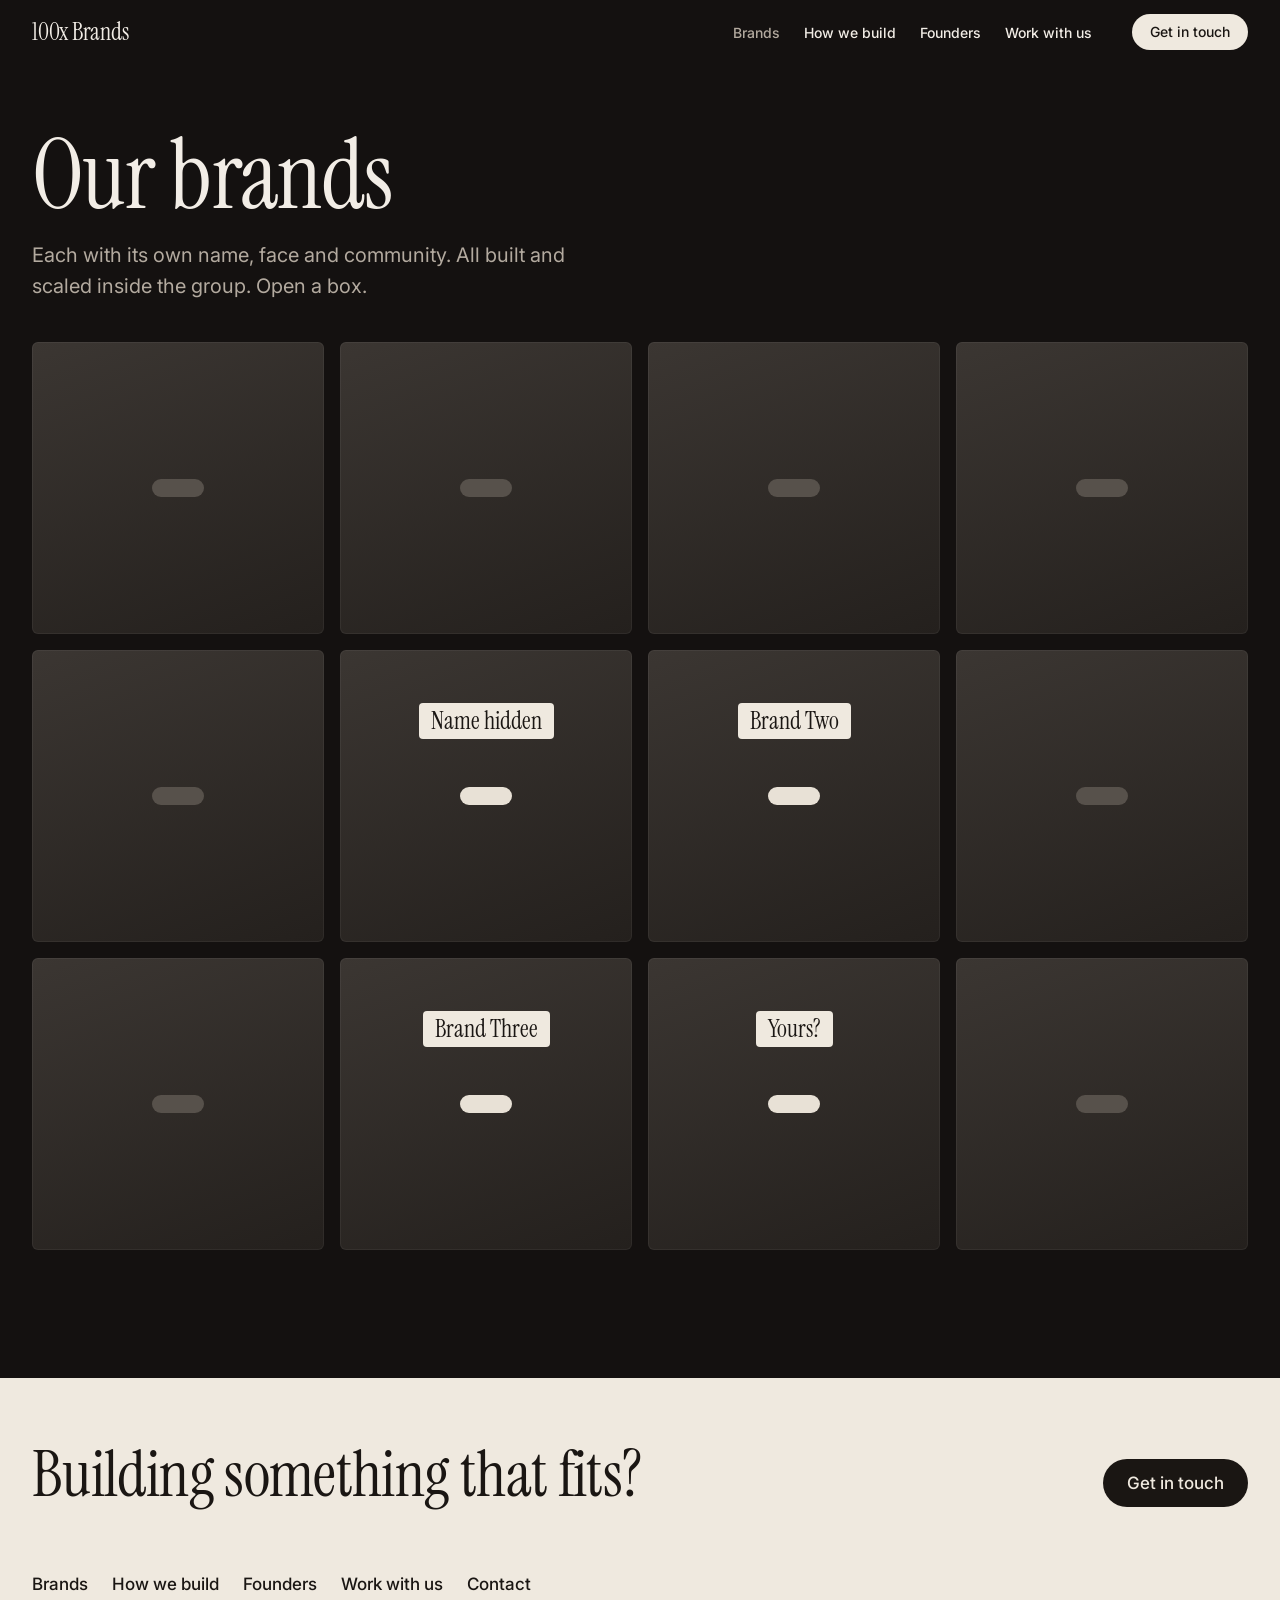
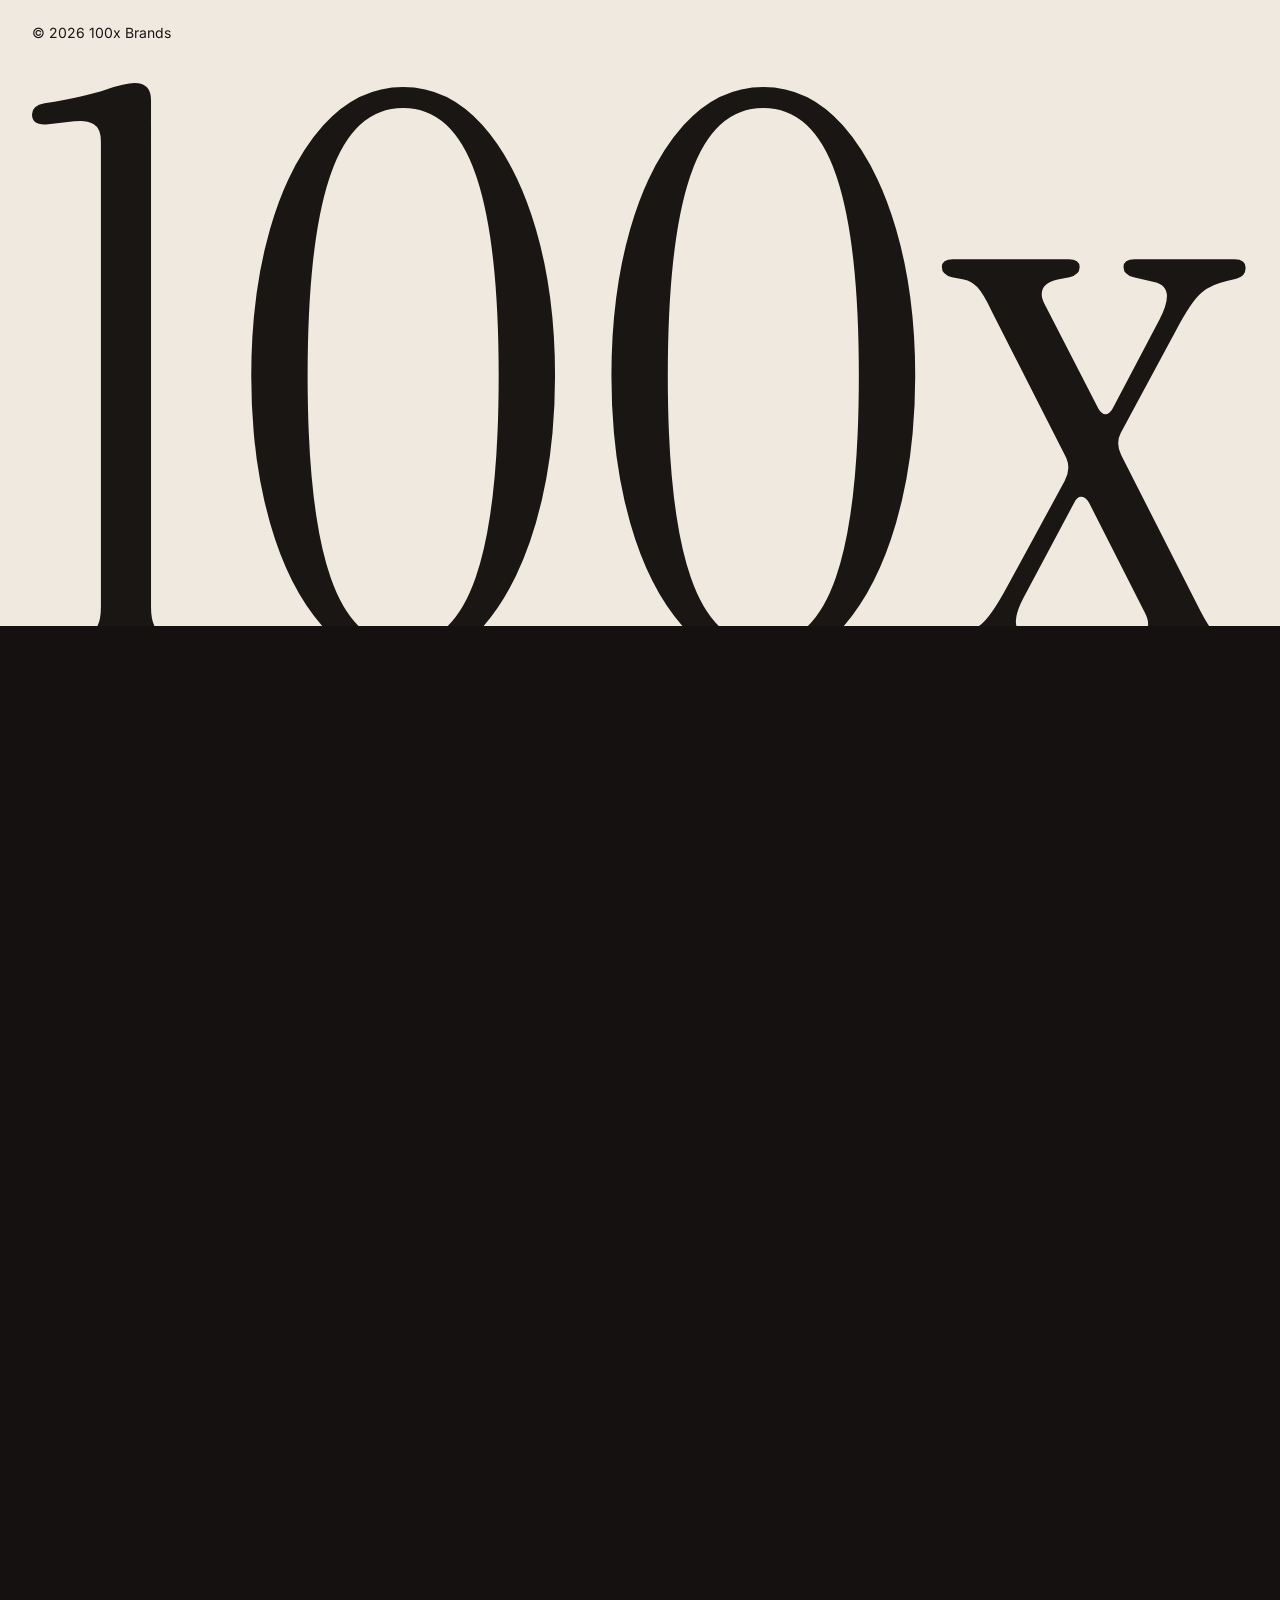
==== commit 64b4429a: "Richting de kluis: scrol de kluisdeur open Home: 100x in diamant op een stalen kluisdeur. Bij het sc" ====
--- a/brands.html
+++ b/brands.html
@@ -13,7 +13,7 @@
   <script type="speculationrules">{"prefetch":[{"where":{"href_matches":"/*"},"eagerness":"moderate"}]}</script>
   <script src="js/main.js" defer></script>
 </head>
-<body class="kaart">
+<body class="kluis">
   <a class="skip-link" href="#content">Skip to content</a>
 
   <header class="site-header">
@@ -33,8 +33,8 @@
   </header>
 
   <main id="content">
-    <section class="pagekop"><div class="container"><h1 class="merk reveal">Our brands</h1><p class="reveal">Each with its own name, face and community. All built and scaled inside the group. Hover a card to turn it.</p></div></section>
-    <section class="section section--tight"><div class="container"><div class="merkkaarten"><a class="mkaart reveal" href="brands.html"><span class="mkaart__binnen"><span class="mkaart__voor mkaart__voor--zwart"><img src="images/hidden-brand.jpg" width="1400" height="1050" alt="" loading="lazy" decoding="async"><span class="eye" aria-hidden="true"><svg viewBox="0 0 24 24" focusable="false"><path d="M3 3l18 18"/><path d="M10.6 5.2A9.8 9.8 0 0 1 12 5c5.5 0 9 5.5 9.5 7a14 14 0 0 1-3 3.9M6.4 6.5A14 14 0 0 0 2.5 12c.5 1.5 4 7 9.5 7a9.7 9.7 0 0 0 4.6-1.2"/><path d="M9.9 9.9a3 3 0 0 0 4.2 4.2"/></svg></span><b class="merk">Name hidden</b><svg class="mono " viewBox="5 -735 1553 744" aria-hidden="true" focusable="false"><path d="M20 0Q5 0 5 -11Q5 -22 18 -23L57 -27Q78 -29 85.5 -37.0Q93 -45 93 -66V-660Q93 -677 83.5 -682.5Q74 -688 59 -686L23 -682Q5 -681 5 -695Q5 -706 21 -709Q74 -718 99.0 -726.5Q124 -735 136 -735Q157 -735 157 -713V-66Q157 -45 164.5 -37.0Q172 -29 193 -27L226 -23Q239 -22 239 -11Q239 0 224 0Z"/><path d="M479 9Q421 9 377.0 -40.0Q333 -89 309.0 -173.0Q285 -257 285 -361Q285 -465 309.0 -548.5Q333 -632 377.0 -681.0Q421 -730 479 -730Q537 -730 580.5 -681.0Q624 -632 648.5 -548.5Q673 -465 673 -361Q673 -257 648.5 -173.0Q624 -89 580.5 -40.0Q537 9 479 9ZM479 -18Q542 -18 571.5 -103.0Q601 -188 601 -361Q601 -534 571.5 -618.5Q542 -703 479 -703Q416 -703 386.5 -618.5Q357 -534 357 -361Q357 -188 386.5 -103.0Q416 -18 479 -18Z"/><path d="M939 9Q881 9 837.0 -40.0Q793 -89 769.0 -173.0Q745 -257 745 -361Q745 -465 769.0 -548.5Q793 -632 837.0 -681.0Q881 -730 939 -730Q997 -730 1040.5 -681.0Q1084 -632 1108.5 -548.5Q1133 -465 1133 -361Q1133 -257 1108.5 -173.0Q1084 -89 1040.5 -40.0Q997 9 939 9ZM939 -18Q1002 -18 1031.5 -103.0Q1061 -188 1061 -361Q1061 -534 1031.5 -618.5Q1002 -703 939 -703Q876 -703 846.5 -618.5Q817 -534 817 -361Q817 -188 846.5 -103.0Q876 -18 939 -18Z"/><path d="M1396 0Q1382 0 1382 -10Q1382 -20 1395 -23L1410 -26Q1440 -33 1426 -59L1355 -199Q1351 -206 1345.5 -206.5Q1340 -207 1336 -199L1271 -77Q1249 -35 1278 -29L1304 -23Q1317 -20 1317 -10Q1317 0 1303 0H1175Q1161 0 1161 -11Q1161 -22 1173 -25L1185 -28Q1204 -33 1217.0 -43.5Q1230 -54 1250 -91L1324 -227Q1332 -242 1326 -256L1231 -443Q1220 -466 1212.5 -474.0Q1205 -482 1195 -484L1180 -487Q1167 -490 1167 -500Q1167 -510 1181 -510H1329Q1343 -510 1343 -500Q1343 -490 1330 -487L1315 -484Q1285 -477 1299 -451L1367 -319Q1371 -312 1376.0 -312.0Q1381 -312 1385 -319L1445 -433Q1467 -475 1438 -481L1412 -487Q1399 -490 1399 -500Q1399 -510 1413 -510H1541Q1555 -510 1555 -499Q1555 -488 1543 -485L1531 -482Q1512 -478 1499.0 -467.5Q1486 -457 1466 -419L1397 -291Q1388 -276 1396 -260L1494 -67Q1506 -43 1513.0 -35.5Q1520 -28 1530 -26L1545 -23Q1558 -20 1558 -10Q1558 0 1544 0Z"/></svg></span><span class="mkaart__achter"><b>Name hidden</b><small>8 figures in the first year. Biggest in our market.</small></span></span></a><a class="mkaart reveal" href="#"><span class="mkaart__binnen"><span class="mkaart__voor mkaart__voor--steen"><b class="merk">Brand Two</b><svg class="mono " viewBox="5 -735 1553 744" aria-hidden="true" focusable="false"><path d="M20 0Q5 0 5 -11Q5 -22 18 -23L57 -27Q78 -29 85.5 -37.0Q93 -45 93 -66V-660Q93 -677 83.5 -682.5Q74 -688 59 -686L23 -682Q5 -681 5 -695Q5 -706 21 -709Q74 -718 99.0 -726.5Q124 -735 136 -735Q157 -735 157 -713V-66Q157 -45 164.5 -37.0Q172 -29 193 -27L226 -23Q239 -22 239 -11Q239 0 224 0Z"/><path d="M479 9Q421 9 377.0 -40.0Q333 -89 309.0 -173.0Q285 -257 285 -361Q285 -465 309.0 -548.5Q333 -632 377.0 -681.0Q421 -730 479 -730Q537 -730 580.5 -681.0Q624 -632 648.5 -548.5Q673 -465 673 -361Q673 -257 648.5 -173.0Q624 -89 580.5 -40.0Q537 9 479 9ZM479 -18Q542 -18 571.5 -103.0Q601 -188 601 -361Q601 -534 571.5 -618.5Q542 -703 479 -703Q416 -703 386.5 -618.5Q357 -534 357 -361Q357 -188 386.5 -103.0Q416 -18 479 -18Z"/><path d="M939 9Q881 9 837.0 -40.0Q793 -89 769.0 -173.0Q745 -257 745 -361Q745 -465 769.0 -548.5Q793 -632 837.0 -681.0Q881 -730 939 -730Q997 -730 1040.5 -681.0Q1084 -632 1108.5 -548.5Q1133 -465 1133 -361Q1133 -257 1108.5 -173.0Q1084 -89 1040.5 -40.0Q997 9 939 9ZM939 -18Q1002 -18 1031.5 -103.0Q1061 -188 1061 -361Q1061 -534 1031.5 -618.5Q1002 -703 939 -703Q876 -703 846.5 -618.5Q817 -534 817 -361Q817 -188 846.5 -103.0Q876 -18 939 -18Z"/><path d="M1396 0Q1382 0 1382 -10Q1382 -20 1395 -23L1410 -26Q1440 -33 1426 -59L1355 -199Q1351 -206 1345.5 -206.5Q1340 -207 1336 -199L1271 -77Q1249 -35 1278 -29L1304 -23Q1317 -20 1317 -10Q1317 0 1303 0H1175Q1161 0 1161 -11Q1161 -22 1173 -25L1185 -28Q1204 -33 1217.0 -43.5Q1230 -54 1250 -91L1324 -227Q1332 -242 1326 -256L1231 -443Q1220 -466 1212.5 -474.0Q1205 -482 1195 -484L1180 -487Q1167 -490 1167 -500Q1167 -510 1181 -510H1329Q1343 -510 1343 -500Q1343 -490 1330 -487L1315 -484Q1285 -477 1299 -451L1367 -319Q1371 -312 1376.0 -312.0Q1381 -312 1385 -319L1445 -433Q1467 -475 1438 -481L1412 -487Q1399 -490 1399 -500Q1399 -510 1413 -510H1541Q1555 -510 1555 -499Q1555 -488 1543 -485L1531 -482Q1512 -478 1499.0 -467.5Q1486 -457 1466 -419L1397 -291Q1388 -276 1396 -260L1494 -67Q1506 -43 1513.0 -35.5Q1520 -28 1530 -26L1545 -23Q1558 -20 1558 -10Q1558 0 1544 0Z"/></svg></span><span class="mkaart__achter"><b>Brand Two</b><small>[Category] · [since]</small></span></span></a><a class="mkaart reveal" href="#"><span class="mkaart__binnen"><span class="mkaart__voor mkaart__voor--bot"><b class="merk">Brand Three</b><svg class="mono " viewBox="5 -735 1553 744" aria-hidden="true" focusable="false"><path d="M20 0Q5 0 5 -11Q5 -22 18 -23L57 -27Q78 -29 85.5 -37.0Q93 -45 93 -66V-660Q93 -677 83.5 -682.5Q74 -688 59 -686L23 -682Q5 -681 5 -695Q5 -706 21 -709Q74 -718 99.0 -726.5Q124 -735 136 -735Q157 -735 157 -713V-66Q157 -45 164.5 -37.0Q172 -29 193 -27L226 -23Q239 -22 239 -11Q239 0 224 0Z"/><path d="M479 9Q421 9 377.0 -40.0Q333 -89 309.0 -173.0Q285 -257 285 -361Q285 -465 309.0 -548.5Q333 -632 377.0 -681.0Q421 -730 479 -730Q537 -730 580.5 -681.0Q624 -632 648.5 -548.5Q673 -465 673 -361Q673 -257 648.5 -173.0Q624 -89 580.5 -40.0Q537 9 479 9ZM479 -18Q542 -18 571.5 -103.0Q601 -188 601 -361Q601 -534 571.5 -618.5Q542 -703 479 -703Q416 -703 386.5 -618.5Q357 -534 357 -361Q357 -188 386.5 -103.0Q416 -18 479 -18Z"/><path d="M939 9Q881 9 837.0 -40.0Q793 -89 769.0 -173.0Q745 -257 745 -361Q745 -465 769.0 -548.5Q793 -632 837.0 -681.0Q881 -730 939 -730Q997 -730 1040.5 -681.0Q1084 -632 1108.5 -548.5Q1133 -465 1133 -361Q1133 -257 1108.5 -173.0Q1084 -89 1040.5 -40.0Q997 9 939 9ZM939 -18Q1002 -18 1031.5 -103.0Q1061 -188 1061 -361Q1061 -534 1031.5 -618.5Q1002 -703 939 -703Q876 -703 846.5 -618.5Q817 -534 817 -361Q817 -188 846.5 -103.0Q876 -18 939 -18Z"/><path d="M1396 0Q1382 0 1382 -10Q1382 -20 1395 -23L1410 -26Q1440 -33 1426 -59L1355 -199Q1351 -206 1345.5 -206.5Q1340 -207 1336 -199L1271 -77Q1249 -35 1278 -29L1304 -23Q1317 -20 1317 -10Q1317 0 1303 0H1175Q1161 0 1161 -11Q1161 -22 1173 -25L1185 -28Q1204 -33 1217.0 -43.5Q1230 -54 1250 -91L1324 -227Q1332 -242 1326 -256L1231 -443Q1220 -466 1212.5 -474.0Q1205 -482 1195 -484L1180 -487Q1167 -490 1167 -500Q1167 -510 1181 -510H1329Q1343 -510 1343 -500Q1343 -490 1330 -487L1315 -484Q1285 -477 1299 -451L1367 -319Q1371 -312 1376.0 -312.0Q1381 -312 1385 -319L1445 -433Q1467 -475 1438 -481L1412 -487Q1399 -490 1399 -500Q1399 -510 1413 -510H1541Q1555 -510 1555 -499Q1555 -488 1543 -485L1531 -482Q1512 -478 1499.0 -467.5Q1486 -457 1466 -419L1397 -291Q1388 -276 1396 -260L1494 -67Q1506 -43 1513.0 -35.5Q1520 -28 1530 -26L1545 -23Q1558 -20 1558 -10Q1558 0 1544 0Z"/></svg></span><span class="mkaart__achter"><b>Brand Three</b><small>[Category] · [since]</small></span></span></a><a class="mkaart reveal" href="work-with-us.html"><span class="mkaart__binnen"><span class="mkaart__voor mkaart__voor--zwart"><b class="merk">Yours?</b><svg class="mono " viewBox="5 -735 1553 744" aria-hidden="true" focusable="false"><path d="M20 0Q5 0 5 -11Q5 -22 18 -23L57 -27Q78 -29 85.5 -37.0Q93 -45 93 -66V-660Q93 -677 83.5 -682.5Q74 -688 59 -686L23 -682Q5 -681 5 -695Q5 -706 21 -709Q74 -718 99.0 -726.5Q124 -735 136 -735Q157 -735 157 -713V-66Q157 -45 164.5 -37.0Q172 -29 193 -27L226 -23Q239 -22 239 -11Q239 0 224 0Z"/><path d="M479 9Q421 9 377.0 -40.0Q333 -89 309.0 -173.0Q285 -257 285 -361Q285 -465 309.0 -548.5Q333 -632 377.0 -681.0Q421 -730 479 -730Q537 -730 580.5 -681.0Q624 -632 648.5 -548.5Q673 -465 673 -361Q673 -257 648.5 -173.0Q624 -89 580.5 -40.0Q537 9 479 9ZM479 -18Q542 -18 571.5 -103.0Q601 -188 601 -361Q601 -534 571.5 -618.5Q542 -703 479 -703Q416 -703 386.5 -618.5Q357 -534 357 -361Q357 -188 386.5 -103.0Q416 -18 479 -18Z"/><path d="M939 9Q881 9 837.0 -40.0Q793 -89 769.0 -173.0Q745 -257 745 -361Q745 -465 769.0 -548.5Q793 -632 837.0 -681.0Q881 -730 939 -730Q997 -730 1040.5 -681.0Q1084 -632 1108.5 -548.5Q1133 -465 1133 -361Q1133 -257 1108.5 -173.0Q1084 -89 1040.5 -40.0Q997 9 939 9ZM939 -18Q1002 -18 1031.5 -103.0Q1061 -188 1061 -361Q1061 -534 1031.5 -618.5Q1002 -703 939 -703Q876 -703 846.5 -618.5Q817 -534 817 -361Q817 -188 846.5 -103.0Q876 -18 939 -18Z"/><path d="M1396 0Q1382 0 1382 -10Q1382 -20 1395 -23L1410 -26Q1440 -33 1426 -59L1355 -199Q1351 -206 1345.5 -206.5Q1340 -207 1336 -199L1271 -77Q1249 -35 1278 -29L1304 -23Q1317 -20 1317 -10Q1317 0 1303 0H1175Q1161 0 1161 -11Q1161 -22 1173 -25L1185 -28Q1204 -33 1217.0 -43.5Q1230 -54 1250 -91L1324 -227Q1332 -242 1326 -256L1231 -443Q1220 -466 1212.5 -474.0Q1205 -482 1195 -484L1180 -487Q1167 -490 1167 -500Q1167 -510 1181 -510H1329Q1343 -510 1343 -500Q1343 -490 1330 -487L1315 -484Q1285 -477 1299 -451L1367 -319Q1371 -312 1376.0 -312.0Q1381 -312 1385 -319L1445 -433Q1467 -475 1438 -481L1412 -487Q1399 -490 1399 -500Q1399 -510 1413 -510H1541Q1555 -510 1555 -499Q1555 -488 1543 -485L1531 -482Q1512 -478 1499.0 -467.5Q1486 -457 1466 -419L1397 -291Q1388 -276 1396 -260L1494 -67Q1506 -43 1513.0 -35.5Q1520 -28 1530 -26L1545 -23Q1558 -20 1558 -10Q1558 0 1544 0Z"/></svg></span><span class="mkaart__achter"><b>Yours?</b><small>We buy and invest in brands that fit.</small></span></span></a></div></div></section>
+    <section class="pagekop"><div class="container"><h1 class="merk reveal">Our brands</h1><p class="reveal">Each with its own name, face and community. All built and scaled inside the group. Open a box.</p></div></section>
+    <section class="section section--tight"><div class="container"><div class="wand wand--groot reveal"><span class="kluisje" aria-hidden="true"><i class="kluisje__slot"></i></span><span class="kluisje" aria-hidden="true"><i class="kluisje__slot"></i></span><span class="kluisje" aria-hidden="true"><i class="kluisje__slot"></i></span><span class="kluisje" aria-hidden="true"><i class="kluisje__slot"></i></span><span class="kluisje" aria-hidden="true"><i class="kluisje__slot"></i></span><a class="kluisje kluisje--merk kluisje--verborgen" href="brands.html"><span class="kluisje__la"><img src="images/hidden-brand.jpg" width="1400" height="1050" alt="" loading="lazy" decoding="async"><span class="eye" aria-hidden="true"><svg viewBox="0 0 24 24" focusable="false"><path d="M3 3l18 18"/><path d="M10.6 5.2A9.8 9.8 0 0 1 12 5c5.5 0 9 5.5 9.5 7a14 14 0 0 1-3 3.9M6.4 6.5A14 14 0 0 0 2.5 12c.5 1.5 4 7 9.5 7a9.7 9.7 0 0 0 4.6-1.2"/><path d="M9.9 9.9a3 3 0 0 0 4.2 4.2"/></svg></span><b>Name hidden</b><small>8 figures in the first year. Biggest in our market.</small></span><span class="kluisje__plaat">Name hidden</span><i class="kluisje__slot" aria-hidden="true"></i></a><a class="kluisje kluisje--merk" href="#"><span class="kluisje__la"><b>Brand Two</b><small>[Category] · [since]</small></span><span class="kluisje__plaat">Brand Two</span><i class="kluisje__slot" aria-hidden="true"></i></a><span class="kluisje" aria-hidden="true"><i class="kluisje__slot"></i></span><span class="kluisje" aria-hidden="true"><i class="kluisje__slot"></i></span><a class="kluisje kluisje--merk" href="#"><span class="kluisje__la"><b>Brand Three</b><small>[Category] · [since]</small></span><span class="kluisje__plaat">Brand Three</span><i class="kluisje__slot" aria-hidden="true"></i></a><a class="kluisje kluisje--merk" href="work-with-us.html"><span class="kluisje__la"><b>Yours?</b><small>We buy and invest in brands that fit.</small></span><span class="kluisje__plaat">Yours?</span><i class="kluisje__slot" aria-hidden="true"></i></a><span class="kluisje" aria-hidden="true"><i class="kluisje__slot"></i></span></div></div></section>
   </main>
 
   <footer class="site-footer">
--- a/css/style.css
+++ b/css/style.css
@@ -2,7 +2,7 @@
    Ontwerpvariabelen
    Alle kleuren, fonts en afstanden staan hier. Pas het design aan via deze
    variabelen, niet met losse waarden verderop.
-   Richting de black card: een prive-club met een zwaar metalen kaart en een wallet.
+   Richting de kluis: de site is een privekluis die je openscrolt.
    Warm in plaats van kil: warm zwart, bot-wit en diamant.
    ========================================================================== */
 :root {
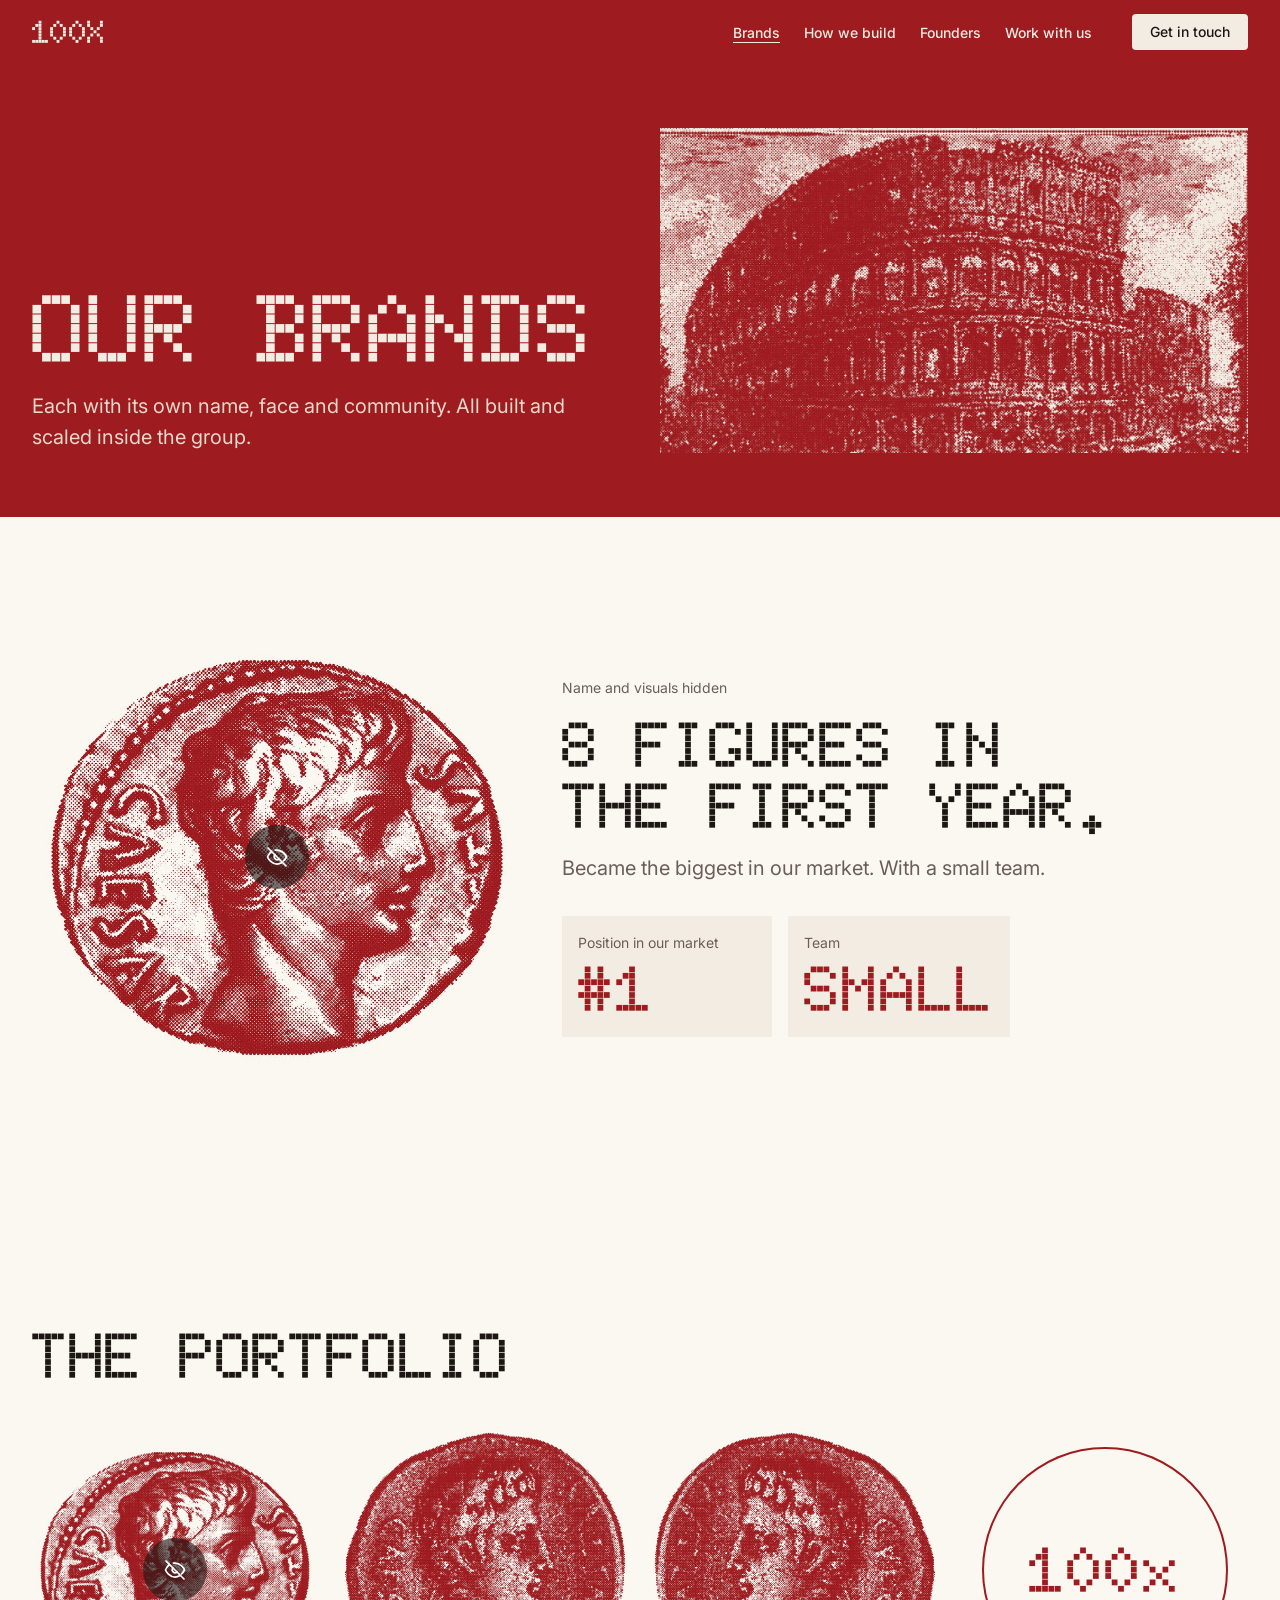
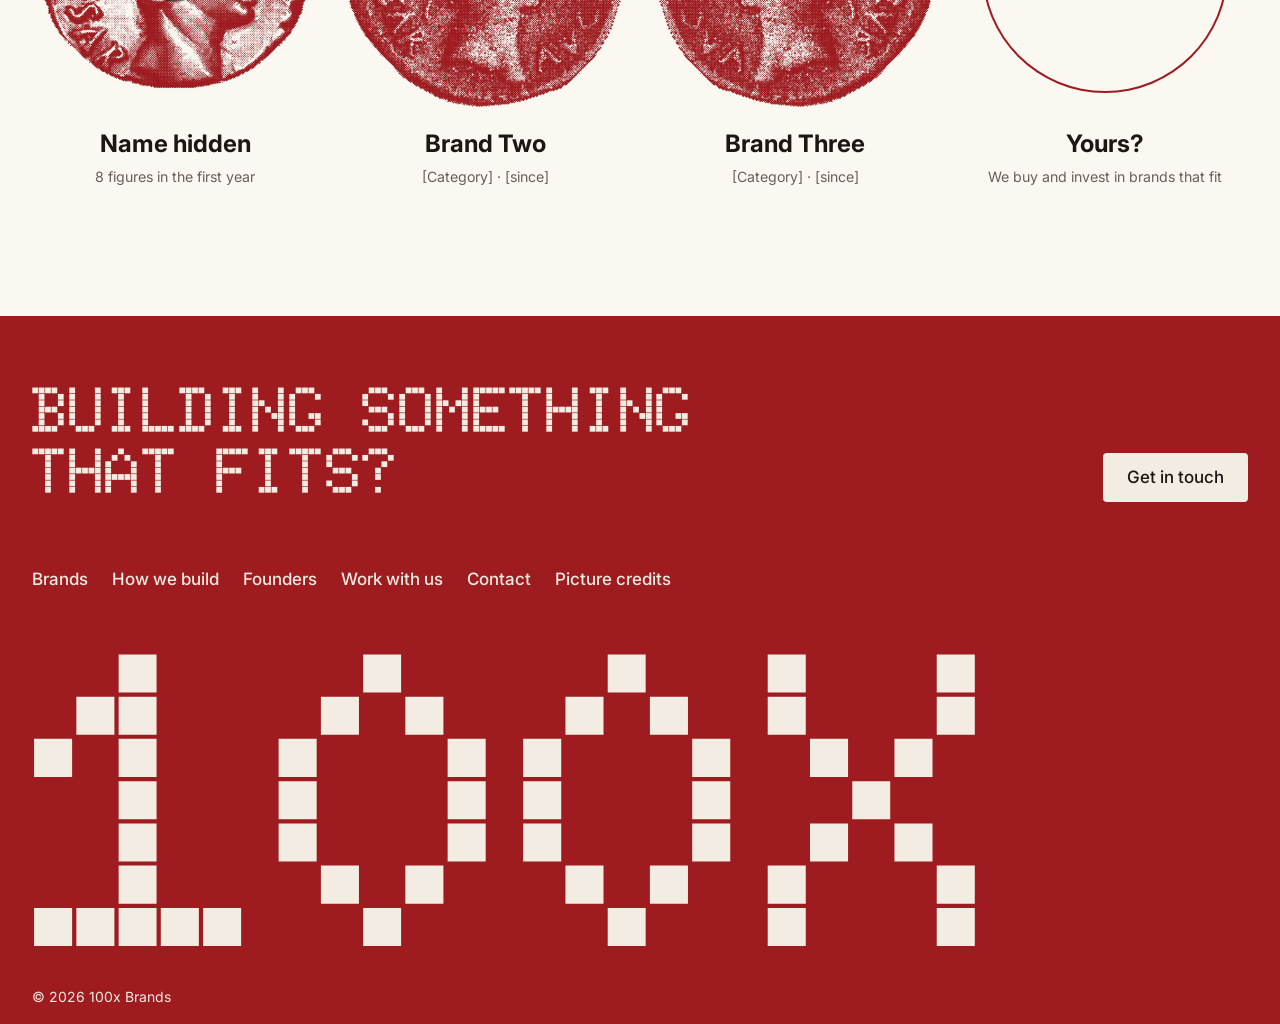
==== commit 2f527d42: "Richting Imperium: Rome in rode stippen Eén beeldwereld: Romeinse bustes, munten en reliëfs uit open" ====
--- a/brands.html
+++ b/brands.html
@@ -7,18 +7,17 @@
   <meta name="description" content="The brands of 100x Brands.">
   <link rel="preconnect" href="https://fonts.googleapis.com">
   <link rel="preconnect" href="https://fonts.gstatic.com" crossorigin>
-  <link rel="stylesheet" href="https://fonts.googleapis.com/css2?family=Instrument+Serif&family=Inter:wght@400;500;600&display=swap">
+  <link rel="stylesheet" href="https://fonts.googleapis.com/css2?family=Doto:wght@400..900&family=Inter:wght@400;500;600&display=swap">
   <link rel="stylesheet" href="css/style.css">
   <script>document.documentElement.classList.add('js');</script>
   <script type="speculationrules">{"prefetch":[{"where":{"href_matches":"/*"},"eagerness":"moderate"}]}</script>
   <script src="js/main.js" defer></script>
 </head>
-<body class="kluis">
+<body>
   <a class="skip-link" href="#content">Skip to content</a>
-
   <header class="site-header">
     <div class="container site-header__inner">
-      <a class="logo merk" href="index.html">100x Brands</a>
+      <a class="logo dot" href="index.html">100x</a>
       <nav class="site-nav" id="main-menu" aria-label="Main menu">
         <ul>
           <li><a href="brands.html" aria-current="page">Brands</a></li>
@@ -26,30 +25,54 @@
           <li><a href="founders.html">Founders</a></li>
           <li><a href="work-with-us.html">Work with us</a></li>
         </ul>
-        <a class="button button--small site-nav__cta" href="contact.html">Get in touch</a>
+        <a class="button button--klein" href="contact.html">Get in touch</a>
       </nav>
       <button class="nav-toggle" type="button" aria-expanded="false" aria-controls="main-menu" aria-label="Open menu"><span></span><span></span></button>
     </div>
   </header>
 
   <main id="content">
-    <section class="pagekop"><div class="container"><h1 class="merk reveal">Our brands</h1><p class="reveal">Each with its own name, face and community. All built and scaled inside the group. Open a box.</p></div></section>
-    <section class="section section--tight"><div class="container"><div class="wand wand--groot reveal"><span class="kluisje" aria-hidden="true"><i class="kluisje__slot"></i></span><span class="kluisje" aria-hidden="true"><i class="kluisje__slot"></i></span><span class="kluisje" aria-hidden="true"><i class="kluisje__slot"></i></span><span class="kluisje" aria-hidden="true"><i class="kluisje__slot"></i></span><span class="kluisje" aria-hidden="true"><i class="kluisje__slot"></i></span><a class="kluisje kluisje--merk kluisje--verborgen" href="brands.html"><span class="kluisje__la"><img src="images/hidden-brand.jpg" width="1400" height="1050" alt="" loading="lazy" decoding="async"><span class="eye" aria-hidden="true"><svg viewBox="0 0 24 24" focusable="false"><path d="M3 3l18 18"/><path d="M10.6 5.2A9.8 9.8 0 0 1 12 5c5.5 0 9 5.5 9.5 7a14 14 0 0 1-3 3.9M6.4 6.5A14 14 0 0 0 2.5 12c.5 1.5 4 7 9.5 7a9.7 9.7 0 0 0 4.6-1.2"/><path d="M9.9 9.9a3 3 0 0 0 4.2 4.2"/></svg></span><b>Name hidden</b><small>8 figures in the first year. Biggest in our market.</small></span><span class="kluisje__plaat">Name hidden</span><i class="kluisje__slot" aria-hidden="true"></i></a><a class="kluisje kluisje--merk" href="#"><span class="kluisje__la"><b>Brand Two</b><small>[Category] · [since]</small></span><span class="kluisje__plaat">Brand Two</span><i class="kluisje__slot" aria-hidden="true"></i></a><span class="kluisje" aria-hidden="true"><i class="kluisje__slot"></i></span><span class="kluisje" aria-hidden="true"><i class="kluisje__slot"></i></span><a class="kluisje kluisje--merk" href="#"><span class="kluisje__la"><b>Brand Three</b><small>[Category] · [since]</small></span><span class="kluisje__plaat">Brand Three</span><i class="kluisje__slot" aria-hidden="true"></i></a><a class="kluisje kluisje--merk" href="work-with-us.html"><span class="kluisje__la"><b>Yours?</b><small>We buy and invest in brands that fit.</small></span><span class="kluisje__plaat">Yours?</span><i class="kluisje__slot" aria-hidden="true"></i></a><span class="kluisje" aria-hidden="true"><i class="kluisje__slot"></i></span></div></div></section>
+    <section class="pagekop pagekop--rood"><div class="container pagekop__grid"><div><h1 class="dot reveal">Our brands</h1><p class="reveal">Each with its own name, face and community. All built and scaled inside the group.</p></div><img class="pagekop__foto reveal" src="images/colosseum.jpg" width="1400" height="773" alt="An engraving of the Colosseum in Rome" loading="lazy" decoding="async"></div></section>
+<section class="section bewijs">
+      <div class="container bewijs__grid">
+        <!-- Anoniem merk. TODO: bron en periode van de claim vastleggen. -->
+        <div class="bewijs__munt reveal"><img src="images/munt.jpg" width="900" height="792" alt="A Roman silver denarius with the head of Augustus" loading="lazy" decoding="async"><span class="oog" aria-hidden="true"><svg viewBox="0 0 24 24" focusable="false"><path d="M3 3l18 18"/><path d="M10.6 5.2A9.8 9.8 0 0 1 12 5c5.5 0 9 5.5 9.5 7a14 14 0 0 1-3 3.9M6.4 6.5A14 14 0 0 0 2.5 12c.5 1.5 4 7 9.5 7a9.7 9.7 0 0 0 4.6-1.2"/><path d="M9.9 9.9a3 3 0 0 0 4.2 4.2"/></svg></span></div>
+        <div class="bewijs__tekst">
+          <p class="label reveal">Name and visuals hidden</p>
+          <h2 class="dot reveal">8 figures in the first year.</h2>
+          <p class="reveal">Became the biggest in our market. With a small team.</p>
+          <dl class="feiten reveal"><div><dt>Position in our market</dt><dd>#1</dd></div><div><dt>Team</dt><dd>Small</dd></div></dl>
+        </div>
+      </div>
+    </section>
+    <!-- TODO: echte merken invullen: naam, categorie, beeld en link -->
+    <section class="section">
+      <div class="container">
+        <div class="kop reveal"><h2 class="dot">The portfolio</h2></div>
+        <div class="munten">
+          <a class="munt reveal" href="brands.html"><span class="munt__beeld"><img src="images/munt.jpg" width="900" height="792" alt="A Roman silver denarius with the head of Augustus" loading="lazy" decoding="async"><span class="oog" aria-hidden="true"><svg viewBox="0 0 24 24" focusable="false"><path d="M3 3l18 18"/><path d="M10.6 5.2A9.8 9.8 0 0 1 12 5c5.5 0 9 5.5 9.5 7a14 14 0 0 1-3 3.9M6.4 6.5A14 14 0 0 0 2.5 12c.5 1.5 4 7 9.5 7a9.7 9.7 0 0 0 4.6-1.2"/><path d="M9.9 9.9a3 3 0 0 0 4.2 4.2"/></svg></span></span><b>Name hidden</b><small>8 figures in the first year</small></a>
+          <a class="munt reveal" href="#"><span class="munt__beeld"><img src="images/munt-2.jpg" width="900" height="881" alt="A second Roman denarius of Augustus" loading="lazy" decoding="async"></span><b>Brand Two</b><small>[Category] · [since]</small></a>
+          <a class="munt reveal" href="#"><span class="munt__beeld"><img class="munt__spiegel" src="images/munt-2.jpg" width="900" height="881" alt="A second Roman denarius of Augustus" loading="lazy" decoding="async"></span><b>Brand Three</b><small>[Category] · [since]</small></a>
+          <a class="munt reveal" href="work-with-us.html"><span class="munt__beeld"><span class="munt__leeg" aria-hidden="true">100x</span></span><b>Yours?</b><small>We buy and invest in brands that fit</small></a>
+        </div>
+      </div>
+    </section>
   </main>
 
   <footer class="site-footer">
     <div class="container">
-      <div class="site-footer__close"><h2 class="merk">Building something that fits?</h2><a class="button button--dark" href="contact.html">Get in touch</a></div>
+      <div class="site-footer__close"><h2 class="dot">Building something that fits?</h2><a class="button button--licht" href="contact.html">Get in touch</a></div>
       <ul class="site-footer__links">
         <li><a href="brands.html">Brands</a></li>
         <li><a href="how-we-build.html">How we build</a></li>
         <li><a href="founders.html">Founders</a></li>
         <li><a href="work-with-us.html">Work with us</a></li>
         <li><a href="contact.html">Contact</a></li>
+        <li><a href="credits.html">Picture credits</a></li>
       </ul>
+      <p class="site-footer__merk dot" aria-hidden="true">100x</p>
       <p class="site-footer__copy">&copy; <span data-year></span> 100x Brands</p>
     </div>
-    <svg class="mono site-footer__mark" viewBox="5 -735 1553 744" aria-hidden="true" focusable="false"><path d="M20 0Q5 0 5 -11Q5 -22 18 -23L57 -27Q78 -29 85.5 -37.0Q93 -45 93 -66V-660Q93 -677 83.5 -682.5Q74 -688 59 -686L23 -682Q5 -681 5 -695Q5 -706 21 -709Q74 -718 99.0 -726.5Q124 -735 136 -735Q157 -735 157 -713V-66Q157 -45 164.5 -37.0Q172 -29 193 -27L226 -23Q239 -22 239 -11Q239 0 224 0Z"/><path d="M479 9Q421 9 377.0 -40.0Q333 -89 309.0 -173.0Q285 -257 285 -361Q285 -465 309.0 -548.5Q333 -632 377.0 -681.0Q421 -730 479 -730Q537 -730 580.5 -681.0Q624 -632 648.5 -548.5Q673 -465 673 -361Q673 -257 648.5 -173.0Q624 -89 580.5 -40.0Q537 9 479 9ZM479 -18Q542 -18 571.5 -103.0Q601 -188 601 -361Q601 -534 571.5 -618.5Q542 -703 479 -703Q416 -703 386.5 -618.5Q357 -534 357 -361Q357 -188 386.5 -103.0Q416 -18 479 -18Z"/><path d="M939 9Q881 9 837.0 -40.0Q793 -89 769.0 -173.0Q745 -257 745 -361Q745 -465 769.0 -548.5Q793 -632 837.0 -681.0Q881 -730 939 -730Q997 -730 1040.5 -681.0Q1084 -632 1108.5 -548.5Q1133 -465 1133 -361Q1133 -257 1108.5 -173.0Q1084 -89 1040.5 -40.0Q997 9 939 9ZM939 -18Q1002 -18 1031.5 -103.0Q1061 -188 1061 -361Q1061 -534 1031.5 -618.5Q1002 -703 939 -703Q876 -703 846.5 -618.5Q817 -534 817 -361Q817 -188 846.5 -103.0Q876 -18 939 -18Z"/><path d="M1396 0Q1382 0 1382 -10Q1382 -20 1395 -23L1410 -26Q1440 -33 1426 -59L1355 -199Q1351 -206 1345.5 -206.5Q1340 -207 1336 -199L1271 -77Q1249 -35 1278 -29L1304 -23Q1317 -20 1317 -10Q1317 0 1303 0H1175Q1161 0 1161 -11Q1161 -22 1173 -25L1185 -28Q1204 -33 1217.0 -43.5Q1230 -54 1250 -91L1324 -227Q1332 -242 1326 -256L1231 -443Q1220 -466 1212.5 -474.0Q1205 -482 1195 -484L1180 -487Q1167 -490 1167 -500Q1167 -510 1181 -510H1329Q1343 -510 1343 -500Q1343 -490 1330 -487L1315 -484Q1285 -477 1299 -451L1367 -319Q1371 -312 1376.0 -312.0Q1381 -312 1385 -319L1445 -433Q1467 -475 1438 -481L1412 -487Q1399 -490 1399 -500Q1399 -510 1413 -510H1541Q1555 -510 1555 -499Q1555 -488 1543 -485L1531 -482Q1512 -478 1499.0 -467.5Q1486 -457 1466 -419L1397 -291Q1388 -276 1396 -260L1494 -67Q1506 -43 1513.0 -35.5Q1520 -28 1530 -26L1545 -23Q1558 -20 1558 -10Q1558 0 1544 0Z"/></svg>
   </footer>
 </body>
 </html>
--- a/css/style.css
+++ b/css/style.css
@@ -2,54 +2,37 @@
    Ontwerpvariabelen
    Alle kleuren, fonts en afstanden staan hier. Pas het design aan via deze
    variabelen, niet met losse waarden verderop.
-   Richting de kluis: de site is een privekluis die je openscrolt.
-   Warm in plaats van kil: warm zwart, bot-wit en diamant.
+   Richting Imperium: Rome in stippen. Elk beeld is een museumfoto die als
+   halftoon in keizerlijk rood is gedrukt; koppen in een dot-matrixletter.
    ========================================================================== */
 :root {
   /* Kleuren */
-  --kleur-achtergrond: #141110;
-  --kleur-vlak: #1d1917;
-  --kleur-vlak-licht: #2a2522;
-  --kleur-tekst: #f2ede6;
-  --kleur-tekst-zacht: #b3aa9f;
-  --kleur-bot: #efe9df;
-  --kleur-bot-tekst: #1a1613;
-  --kleur-bot-zacht: #6f665c;
-  --kleur-accent: #e8e1d6;
+  --kleur-rood: #9e1b1f;
+  --kleur-rood-donker: #7f1418;
+  --kleur-bot: #f3ece2;
+  --kleur-papier: #fbf7f1;
+  --kleur-inkt: #1d1714;
+  --kleur-inkt-zacht: #6a5f57;
+  --kleur-bot-zacht: #e8d9cc;
   --kleur-wit: #ffffff;
-  --kleur-lijn: rgba(242, 237, 230, 0.1);
-  --kleur-schaduw-foto: rgba(20, 17, 16, 0.6);
-  --schaduw-object: 0 40px 80px rgba(0, 0, 0, 0.55);
-  --schaduw-object-zacht: 0 20px 50px rgba(0, 0, 0, 0.35);
-  --licht-warm: radial-gradient(60% 60% at 50% 40%, rgba(255, 228, 196, 0.16), transparent 70%);
-
-  /* Getekende materialen (staal, metaal, leer) */
-  --staal: radial-gradient(circle at 35% 30%, #5b554f, #2b2724 55%, #1b1816);
-  --staal-ring: conic-gradient(from 20deg, #3a3531, #6b645d, #2c2825, #5d5650, #34302c, #6b645d, #3a3531);
-  --staal-vlak: linear-gradient(160deg, #3b3632, #24201d);
-  --kaart-zwart: linear-gradient(135deg, #2a2623, #0f0d0c 60%, #1d1a18);
-  --kaart-steen: linear-gradient(135deg, #8d857c, #5b544d 55%, #7a726a);
-  --kaart-bot: linear-gradient(135deg, #f6f1e9, #ddd5c9 60%, #efe9df);
-  --glans: linear-gradient(115deg, rgba(255, 255, 255, 0.25), rgba(255, 255, 255, 0) 40%, rgba(255, 255, 255, 0.08) 70%, rgba(255, 255, 255, 0) 85%);
-  --leer: linear-gradient(180deg, #3a2a20, #24180f);
-  --staal-licht: #8f877e;
-  --staal-donker: #57514b;
-  --strip: #0a0908;
-  --schaduw-binnen: inset 0 0 0 2px rgba(255, 255, 255, 0.06), inset 0 30px 60px rgba(0, 0, 0, 0.45);
-  --rand-binnen: inset 0 0 0 1px rgba(255, 255, 255, 0.05);
+  --kleur-lijn: rgba(29, 23, 20, 0.12);
+  --kleur-lijn-licht: rgba(243, 236, 226, 0.3);
+  --kleur-schaduw: rgba(29, 23, 20, 0.6);
+  --schaduw-ui: 0 18px 40px rgba(60, 10, 12, 0.25);
 
   /* Lettertypes */
-  --font-merk: "Instrument Serif", Georgia, "Times New Roman", serif;
+  --font-dot: "Doto", "Courier New", monospace;
   --font-basis: "Inter", system-ui, -apple-system, "Segoe UI", sans-serif;
 
   /* Lettergroottes */
+  --tekst-ui: 0.8125rem;
   --tekst-klein: 0.875rem;
   --tekst-basis: 1rem;
   --tekst-groot: 1.125rem;
   --kop-3: 1.25rem;
   --kop-2: 2.5rem;
   --kop-1: 3.5rem;
-  --kop-reus: 4.5rem;
+  --kop-reus: 5rem;
 
   /* Afstanden */
   --ruimte-xs: 0.25rem;
@@ -61,20 +44,13 @@
   --ruimte-sectie: 5rem;
 
   /* Layout */
-  --container-breedte: 80rem;
+  --container-breedte: 84rem;
   --container-marge: 1rem;
   --header-hoogte: 4rem;
   --tekst-maat: 36rem;
-  --kluis-hoogte: 360svh;
-  --deur-maat: min(86vw, 62svh);
-  --wallet-hoogte: 420svh;
-  --bcard-breedte: min(88vw, 40rem);
-  --wkaart-breedte: min(70vw, 21rem);
 
   /* Vormen en beweging */
-  --radius: 14px;
-  --radius-kaart: 18px;
-  --radius-pill: 999px;
+  --radius: 4px;
   --ease: cubic-bezier(0.2, 0.7, 0.1, 1);
   --overgang: 0.2s ease;
   --overgang-pagina: 0.8s;
@@ -88,7 +64,7 @@
     --kop-3: 1.5rem;
     --kop-2: 4rem;
     --kop-1: 6rem;
-    --kop-reus: 8rem;
+    --kop-reus: 10vw;
     --ruimte-sectie: 8rem;
     --container-marge: 2rem;
   }
@@ -105,10 +81,6 @@
 
 ::view-transition-new(root) {
   animation: x-open var(--overgang-pagina) var(--ease-pagina) both;
-}
-
-.site-header {
-  view-transition-name: site-header;
 }
 
 @keyframes x-open {
@@ -132,8 +104,8 @@
 body {
   margin: 0;
   overflow-x: clip;
-  background: var(--kleur-achtergrond);
-  color: var(--kleur-tekst);
+  background: var(--kleur-papier);
+  color: var(--kleur-inkt);
   font-family: var(--font-basis);
   font-size: var(--tekst-basis);
   line-height: 1.55;
@@ -154,20 +126,30 @@
   font-size: var(--kop-3);
 }
 
-.merk {
-  font-family: var(--font-merk);
-  font-weight: 400;
-  letter-spacing: -0.01em;
-}
-
-h1.merk {
+/* De dot-matrixletter: alleen voor groot werk. Bij het inschuiven gaan de puntjes aan. */
+.dot {
+  font-family: var(--font-dot);
+  font-weight: 900;
+  line-height: 0.95;
+  letter-spacing: -0.02em;
+  text-transform: uppercase;
+}
+
+h1.dot {
   font-size: var(--kop-1);
-  line-height: 1;
-}
-
-h2.merk {
+}
+
+h2.dot {
   font-size: var(--kop-2);
-  line-height: 1.02;
+}
+
+.js .dot.reveal {
+  font-weight: 300;
+  transition: opacity 0.7s var(--ease) var(--vertraging, 0ms), transform 0.7s var(--ease) var(--vertraging, 0ms), font-weight 1.2s var(--ease) var(--vertraging, 0ms);
+}
+
+.js .dot.reveal.is-visible {
+  font-weight: 900;
 }
 
 p {
@@ -186,12 +168,16 @@
   max-width: 100%;
 }
 
+img {
+  height: auto;
+}
+
 a {
   color: inherit;
 }
 
 :focus-visible {
-  outline: 2px solid var(--kleur-accent);
+  outline: 2px solid var(--kleur-rood);
   outline-offset: 3px;
 }
 
@@ -208,8 +194,8 @@
   top: -100%;
   z-index: 100;
   padding: var(--ruimte-s) var(--ruimte-m);
-  background: var(--kleur-bot);
-  color: var(--kleur-bot-tekst);
+  background: var(--kleur-inkt);
+  color: var(--kleur-bot);
 }
 
 .skip-link:focus {
@@ -220,39 +206,38 @@
   padding-block: var(--ruimte-sectie);
 }
 
-.section--tight {
-  padding-top: 0;
-}
-
-.section--bot {
-  background: var(--kleur-bot);
-  color: var(--kleur-bot-tekst);
+.section--rood {
+  background: var(--kleur-rood);
+  color: var(--kleur-bot);
 }
 
 .kop {
   display: grid;
-  justify-items: center;
   gap: var(--ruimte-m);
   margin-bottom: var(--ruimte-xl);
-  text-align: center;
 }
 
 .kop p {
   max-width: var(--tekst-maat);
   font-size: var(--tekst-groot);
-  color: var(--kleur-tekst-zacht);
-}
-
-.section--bot .kop p {
+  color: var(--kleur-inkt-zacht);
+}
+
+.section--rood .kop p {
   color: var(--kleur-bot-zacht);
+}
+
+.label {
+  font-size: var(--tekst-klein);
+  color: var(--kleur-inkt-zacht);
 }
 
 .button {
   display: inline-block;
   padding: 0.875rem 1.5rem;
-  border-radius: var(--radius-pill);
-  background: var(--kleur-bot);
-  color: var(--kleur-bot-tekst);
+  border-radius: var(--radius);
+  background: var(--kleur-rood);
+  color: var(--kleur-bot);
   font-weight: 500;
   line-height: 1.2;
   text-decoration: none;
@@ -261,22 +246,32 @@
 }
 
 .button:hover {
+  background: var(--kleur-rood-donker);
+  transform: translateY(-2px);
+}
+
+.button--licht {
+  background: var(--kleur-bot);
+  color: var(--kleur-inkt);
+}
+
+.button--licht:hover {
   background: var(--kleur-wit);
-  transform: translateY(-2px);
-}
-
-.button--small {
+}
+
+.button--rand {
+  background: none;
+  box-shadow: inset 0 0 0 1px var(--kleur-lijn-licht);
+  color: var(--kleur-bot);
+}
+
+.button--rand:hover {
+  background: var(--kleur-rood-donker);
+}
+
+.button--klein {
   padding: 0.625rem 1.125rem;
   font-size: var(--tekst-klein);
-}
-
-.button--dark {
-  background: var(--kleur-bot-tekst);
-  color: var(--kleur-bot);
-}
-
-.button--dark:hover {
-  background: var(--kleur-achtergrond);
 }
 
 .link {
@@ -296,57 +291,46 @@
   transform: none;
 }
 
-.eye {
+.ticks {
+  display: grid;
+  gap: var(--ruimte-s);
+  margin-block: var(--ruimte-l);
+}
+
+.ticks li {
+  display: grid;
+  grid-template-columns: 1.25rem 1fr;
+  gap: var(--ruimte-s);
+  align-items: baseline;
+}
+
+.ticks svg {
+  width: 0.75rem;
+  fill: none;
+  stroke: var(--kleur-rood);
+  stroke-width: 2;
+  stroke-linecap: round;
+  stroke-linejoin: round;
+}
+
+.oog {
+  position: absolute;
+  top: 50%;
+  left: 50%;
   display: grid;
   place-items: center;
   width: var(--ruimte-xxl);
   height: var(--ruimte-xxl);
   border-radius: 50%;
-  background: var(--kleur-schaduw-foto);
-}
-
-.eye svg {
+  background: var(--kleur-schaduw);
+  transform: translate(-50%, -50%);
+}
+
+.oog svg {
   width: var(--ruimte-l);
-  height: var(--ruimte-l);
   fill: none;
   stroke: var(--kleur-wit);
   stroke-width: 1.75;
-  stroke-linecap: round;
-  stroke-linejoin: round;
-}
-
-.eye--klein {
-  width: var(--ruimte-xl);
-  height: var(--ruimte-xl);
-}
-
-.eye--klein svg {
-  width: var(--ruimte-m);
-  height: var(--ruimte-m);
-}
-
-.mono {
-  fill: currentColor;
-}
-
-.ticks {
-  display: grid;
-  gap: var(--ruimte-s);
-  margin-block: var(--ruimte-l);
-}
-
-.ticks li {
-  display: grid;
-  grid-template-columns: 1.25rem 1fr;
-  gap: var(--ruimte-s);
-  align-items: baseline;
-}
-
-.ticks svg {
-  width: 0.75rem;
-  fill: none;
-  stroke: currentColor;
-  stroke-width: 2;
   stroke-linecap: round;
   stroke-linejoin: round;
 }
@@ -359,7 +343,9 @@
   top: 0;
   z-index: 50;
   height: var(--header-hoogte);
-  background: var(--kleur-achtergrond);
+  background: var(--kleur-rood);
+  color: var(--kleur-bot);
+  view-transition-name: site-header;
 }
 
 .site-header__inner {
@@ -372,8 +358,7 @@
 .logo {
   position: relative;
   z-index: 2;
-  font-size: 1.5rem;
-  line-height: 1;
+  font-size: 2rem;
   text-decoration: none;
 }
 
@@ -386,7 +371,7 @@
   justify-content: center;
   gap: var(--ruimte-xl);
   padding: var(--header-hoogte) var(--container-marge) var(--ruimte-xl);
-  background: var(--kleur-achtergrond);
+  background: var(--kleur-rood);
 }
 
 .site-nav.is-open {
@@ -399,18 +384,18 @@
 }
 
 .site-nav li a {
-  font-family: var(--font-merk);
+  font-family: var(--font-dot);
   font-size: var(--kop-2);
-  line-height: 1.1;
+  font-weight: 900;
+  line-height: 1;
   text-decoration: none;
-}
-
-.site-nav li a[aria-current="page"] {
-  color: var(--kleur-tekst-zacht);
-}
-
-.site-nav__cta {
+  text-transform: uppercase;
+}
+
+.site-nav .button {
   align-self: flex-start;
+  background: var(--kleur-bot);
+  color: var(--kleur-inkt);
 }
 
 .nav-toggle {
@@ -431,7 +416,7 @@
   display: block;
   width: 26px;
   height: 2px;
-  background: var(--kleur-tekst);
+  background: var(--kleur-bot);
   transition: transform var(--overgang);
 }
 
@@ -467,785 +452,428 @@
     font-family: var(--font-basis);
     font-size: var(--tekst-klein);
     font-weight: 500;
+    text-transform: none;
   }
 
   .site-nav li a:hover,
   .site-nav li a[aria-current="page"] {
-    color: var(--kleur-tekst-zacht);
+    text-decoration: underline;
+    text-underline-offset: 0.3em;
   }
 }
 
 /* ==========================================================================
-   Diamanten 100x (canvas met SVG als terugval)
+   Hero
    ========================================================================== */
-.diamant {
+.hero {
+  overflow: hidden;
+  background: var(--kleur-rood);
+  color: var(--kleur-bot);
+}
+
+.hero__grid {
+  display: grid;
+  gap: var(--ruimte-l);
+  align-items: end;
+  padding-top: var(--ruimte-xl);
+}
+
+.hero__tekst {
+  display: grid;
+  gap: var(--ruimte-l);
+  justify-items: start;
+  align-self: center;
+  padding-bottom: var(--ruimte-xl);
+}
+
+.hero__kop {
+  font-size: var(--kop-reus);
+}
+
+.hero__zin {
+  max-width: var(--tekst-maat);
+  font-size: var(--tekst-groot);
+  color: var(--kleur-bot-zacht);
+}
+
+.hero__knoppen {
+  display: flex;
+  flex-wrap: wrap;
+  gap: var(--ruimte-s);
+}
+
+.hero__beeld {
+  align-self: end;
+}
+
+.hero__foto {
+  width: 100%;
+  max-height: 78svh;
+  object-fit: contain;
+  object-position: bottom;
+  will-change: transform;
+}
+
+.band {
+  overflow: hidden;
+  padding-block: var(--ruimte-m);
+  background: var(--kleur-inkt);
+  color: var(--kleur-bot);
+}
+
+.band__track {
+  display: flex;
+  gap: var(--ruimte-xl);
+  width: max-content;
+  animation: band 30s linear infinite;
+}
+
+.band__track span {
+  font-family: var(--font-dot);
+  font-size: var(--kop-3);
+  font-weight: 900;
+  text-transform: uppercase;
+}
+
+@keyframes band {
+  to {
+    transform: translateX(-50%);
+  }
+}
+
+@media (min-width: 960px) {
+  .hero__grid {
+    grid-template-columns: 7fr 5fr;
+    min-height: calc(100svh - var(--header-hoogte) - 3.5rem);
+  }
+}
+
+/* ==========================================================================
+   Centum
+   ========================================================================== */
+.centum {
+  background: var(--kleur-bot);
+}
+
+.centum__grid {
+  display: grid;
+  gap: var(--ruimte-xl);
+}
+
+.centum h2.dot {
+  font-size: var(--kop-reus);
+  color: var(--kleur-rood);
+}
+
+.centum__tekst {
+  display: grid;
+  gap: var(--ruimte-m);
+  align-content: end;
+  max-width: var(--tekst-maat);
+  font-size: var(--tekst-groot);
+}
+
+@media (min-width: 960px) {
+  .centum__grid {
+    grid-template-columns: 7fr 5fr;
+  }
+}
+
+/* ==========================================================================
+   Bewijs: de munt met het verborgen merk
+   ========================================================================== */
+.bewijs__grid {
+  display: grid;
+  gap: var(--ruimte-xl);
+  align-items: center;
+}
+
+.bewijs__munt {
   position: relative;
-}
-
-.diamant__mark,
-.diamant__canvas {
-  position: absolute;
-  inset: 0;
+  justify-self: center;
+  width: min(100%, 30rem);
+}
+
+.bewijs__munt img {
   width: 100%;
-  height: 100%;
-  max-width: none;
-}
-
-.diamant__mark {
-  fill: var(--kleur-accent);
-}
-
-.diamant__mark.has-chrome .fly__glyph {
-  visibility: hidden;
+}
+
+.bewijs__tekst {
+  display: grid;
+  gap: var(--ruimte-m);
+}
+
+.bewijs__tekst > p:not(.label) {
+  font-size: var(--tekst-groot);
+  color: var(--kleur-inkt-zacht);
+}
+
+.feiten {
+  display: grid;
+  grid-template-columns: 1fr 1fr;
+  gap: var(--ruimte-m);
+  max-width: 28rem;
+  margin: var(--ruimte-m) 0 0;
+}
+
+.feiten div {
+  padding: var(--ruimte-m);
+  background: var(--kleur-bot);
+}
+
+.feiten dt {
+  font-size: var(--tekst-klein);
+  color: var(--kleur-inkt-zacht);
+}
+
+.feiten dd {
+  margin: var(--ruimte-xs) 0 0;
+  font-family: var(--font-dot);
+  font-size: var(--kop-2);
+  font-weight: 900;
+  line-height: 1;
+  color: var(--kleur-rood);
+  text-transform: uppercase;
+}
+
+@media (min-width: 960px) {
+  .bewijs__grid {
+    grid-template-columns: 5fr 7fr;
+  }
 }
 
 /* ==========================================================================
-   De kluis
+   De motor: beeld met een klein scherm erop
    ========================================================================== */
-.kluis {
+.tegels {
+  display: grid;
+  gap: var(--ruimte-l);
+}
+
+.tegel h3 {
+  margin-block: var(--ruimte-m) var(--ruimte-xs);
+}
+
+.tegel p {
+  color: var(--kleur-inkt-zacht);
+}
+
+.tegel__beeld {
   position: relative;
-  height: var(--kluis-hoogte);
-}
-
-.kluis__stage {
-  position: sticky;
-  top: var(--header-hoogte);
-  height: calc(100svh - var(--header-hoogte));
+  aspect-ratio: 4 / 5;
   overflow: hidden;
-  perspective: 1800px;
-  background: var(--kleur-achtergrond);
-}
-
-.kluis__binnen {
-  position: absolute;
-  inset: 0;
-  display: grid;
-  place-items: center;
-  background: var(--licht-warm), var(--kleur-vlak); /* taste-skill-ignore */
-  will-change: transform;
-}
-
-.kluis__wand {
-  display: grid;
-  grid-template-columns: repeat(4, 1fr);
-  gap: var(--ruimte-s);
-  width: min(94vw, 72rem);
-  opacity: 0.55;
-  transform: scale(0.92);
-  transition: opacity 0.6s ease, transform 0.8s var(--ease);
-}
-
-.kluis.is-open .kluis__wand {
-  opacity: 1;
-  transform: none;
-}
-
-/* De voorkant: een stalen muur met een rond gat waar de deur in zit */
-.kluis__front {
-  position: absolute;
-  inset: 0;
-  pointer-events: none;
-  will-change: transform;
-}
-
-.kluis__muur {
-  position: absolute;
-  inset: 0;
-  background: var(--staal-vlak); /* taste-skill-ignore */
-  -webkit-mask: radial-gradient(circle at 50% 50%, transparent calc(var(--deur-maat) / 2 - 2px), #000 calc(var(--deur-maat) / 2)); /* taste-skill-ignore */
-  mask: radial-gradient(circle at 50% 50%, transparent calc(var(--deur-maat) / 2 - 2px), #000 calc(var(--deur-maat) / 2)); /* taste-skill-ignore */
-}
-
-.kluis__deurgat {
-  position: absolute;
-  inset: 0;
-  display: grid;
-  place-items: center;
-}
-
-.deur {
-  position: relative;
-  width: var(--deur-maat);
-  aspect-ratio: 1;
-  border-radius: 50%;
-  background: var(--staal-ring); /* taste-skill-ignore */
-  box-shadow: var(--schaduw-object);
-  transform-origin: 0% 50%;
-  will-change: transform;
-}
-
-.deur__ring {
-  position: absolute;
-  inset: 0;
-}
-
-.bout {
-  position: absolute;
-  top: 50%;
-  left: 50%;
-  width: 3.5%;
-  height: 7%;
-  margin: -3.5% 0 0 -1.75%;
-  border-radius: 40%;
-  background: var(--staal-vlak);
-  transform: rotate(var(--h)) translateY(calc(var(--deur-maat) * -0.455)) translateY(var(--bout-uit, 0px));
-}
-
-.deur__vlak {
-  position: absolute;
-  inset: 7%;
-  display: grid;
-  place-items: center;
-  border-radius: 50%;
-  background: var(--staal); /* taste-skill-ignore */
-  box-shadow: var(--schaduw-binnen);
-}
-
-.diamant--deur {
-  position: absolute;
-  top: 12%;
-  left: 12%;
-  width: 76%;
-  height: 30%;
-}
-
-.wiel {
-  position: absolute;
-  top: 46%;
-  width: 40%;
-  will-change: transform;
-}
-
-.wiel__rand {
-  fill: none;
-  stroke: var(--staal-licht);
-  stroke-width: 7;
-}
-
-.wiel__spaak,
-.wiel__naaf,
-.wiel__knop {
-  fill: var(--staal-licht);
-}
-
-.kluis__lade {
-  position: absolute;
-  left: 50%;
-  bottom: var(--ruimte-xl);
-  display: grid;
-  justify-items: center;
-  gap: var(--ruimte-s);
-  width: min(90vw, 34rem);
-  padding: var(--ruimte-l);
-  border-radius: var(--radius);
   background: var(--kleur-bot);
-  color: var(--kleur-bot-tekst);
-  box-shadow: var(--schaduw-object);
-  text-align: center;
-  opacity: 0;
-  transform: translate(-50%, 40px);
-  transition: opacity 0.6s ease, transform 0.8s var(--ease);
-}
-
-.kluis.is-lade .kluis__lade {
-  opacity: 1;
-  transform: translate(-50%, 0);
-}
-
-.kluis__lade h2.merk {
-  font-size: var(--kop-2);
-}
-
-.kluis__lade p {
-  color: var(--kleur-bot-zacht);
-}
-
-.kluis__lade-label {
-  display: inline-flex;
-  align-items: center;
-  gap: var(--ruimte-s);
-  font-size: var(--tekst-klein);
-  color: var(--kleur-bot-zacht);
-}
-
-.kluis__intro {
-  position: absolute;
-  z-index: 2;
-  top: var(--ruimte-l);
-  left: 0;
-  right: 0;
-  display: grid;
-  justify-items: center;
-  gap: var(--ruimte-s);
-  text-align: center;
-  transition: opacity 0.4s ease;
-}
-
-.kluis__intro p {
-  color: var(--kleur-tekst-zacht);
-}
-
-.kluis.is-open .kluis__intro {
-  opacity: 0;
-}
-
-/* Kluisjes */
-.wand {
-  display: grid;
-  grid-template-columns: repeat(2, 1fr);
-  gap: var(--ruimte-s);
-}
-
-.kluisje {
-  position: relative;
-  display: grid;
-  place-items: center;
-  aspect-ratio: 4 / 3;
-  border-radius: 6px;
-  background: var(--staal-vlak); /* taste-skill-ignore */
-  box-shadow: var(--rand-binnen);
-  color: var(--kleur-tekst);
-  text-decoration: none;
-  perspective: 800px;
-}
-
-.kluisje__slot {
-  width: 18%;
-  aspect-ratio: 3 / 1;
-  border-radius: 999px;
-  background: var(--staal-donker);
-}
-
-.kluisje__plaat {
-  position: absolute;
-  top: 18%;
-  padding: 0.25rem 0.75rem;
-  border-radius: 4px;
-  background: var(--kleur-bot);
-  color: var(--kleur-bot-tekst);
-  font-family: var(--font-merk);
-  font-size: var(--kop-3);
-  line-height: 1.2;
-}
-
-.kluisje__la {
-  position: absolute;
-  inset: 6%;
-  display: flex;
-  flex-direction: column;
-  justify-content: flex-end;
-  gap: var(--ruimte-xs);
-  padding: var(--ruimte-m);
-  overflow: hidden;
-  border-radius: 4px;
-  background: var(--kleur-bot);
-  color: var(--kleur-bot-tekst);
-  opacity: 0;
-  transform: translateZ(-40px) scale(0.9);
-  transition: opacity 0.35s ease, transform 0.5s var(--ease);
-}
-
-.kluisje__la b {
-  position: relative;
-  font-family: var(--font-merk);
-  font-size: var(--kop-3);
-  font-weight: 400;
-}
-
-.kluisje__la small {
-  position: relative;
-  color: var(--kleur-bot-zacht);
-}
-
-.kluisje--verborgen .kluisje__la {
-  color: var(--kleur-wit);
-}
-
-.kluisje--verborgen .kluisje__la small {
-  color: var(--kleur-wit);
-}
-
-.kluisje__la img {
-  position: absolute;
-  inset: 0;
+}
+
+.tegel__foto {
   width: 100%;
   height: 100%;
   object-fit: cover;
-}
-
-.kluisje__la .eye {
+  transition: transform 0.8s var(--ease);
+}
+
+.tegel:hover .tegel__foto {
+  transform: scale(1.05);
+}
+
+.tegel__ui {
   position: absolute;
-  top: var(--ruimte-s);
-  right: var(--ruimte-s);
-  width: var(--ruimte-xl);
-  height: var(--ruimte-xl);
-}
-
-.kluisje__la .eye svg {
-  width: var(--ruimte-m);
-  height: var(--ruimte-m);
-}
-
-.kluisje--merk:hover .kluisje__la,
-.kluisje--merk:focus-visible .kluisje__la {
-  opacity: 1;
-  transform: translateZ(30px);
-}
-
-.kluisje--merk .kluisje__slot {
-  background: var(--kleur-accent);
+  left: var(--ruimte-m);
+  right: var(--ruimte-m);
+  bottom: var(--ruimte-m);
 }
 
 @media (min-width: 768px) {
-  .wand {
-    grid-template-columns: repeat(4, 1fr);
-    gap: var(--ruimte-m);
-  }
-
-  .wand--groot .kluisje {
-    aspect-ratio: 1;
-  }
-}
-
-/* Drie sleutels */
-.platen {
-  display: grid;
+  .tegels {
+    grid-template-columns: repeat(3, 1fr);
+  }
+}
+
+/* Nagebouwde schermen, wit op het beeld */
+[data-ui].ui {
+  overflow: hidden;
+  border-radius: 6px;
+  background: var(--kleur-wit);
+  box-shadow: var(--schaduw-ui);
+  color: var(--kleur-inkt);
+  font-size: var(--tekst-ui);
+  line-height: 1.35;
+}
+
+[data-ui] .ui__bar {
+  display: flex;
+  justify-content: space-between;
   gap: var(--ruimte-m);
-}
-
-.plaat {
+  padding: 0.625rem 0.875rem;
+  border-bottom: 1px solid var(--kleur-lijn);
+  font-weight: 500;
+}
+
+[data-ui] .ui__tag {
+  color: var(--kleur-inkt-zacht);
+  font-weight: 400;
+}
+
+[data-ui] .checks {
+  display: grid;
+  gap: 0.5rem;
+  margin: 0;
+  padding: 0.875rem;
+  list-style: none;
+}
+
+[data-ui] .checks li {
+  display: flex;
+  align-items: center;
+  gap: 0.5rem;
+}
+
+[data-ui] .checks i {
+  display: grid;
+  place-items: center;
+  width: 1rem;
+  height: 1rem;
+  border: 1px solid var(--kleur-lijn);
+  border-radius: 50%;
+}
+
+[data-ui] .checks .is-done i {
+  border-color: var(--kleur-rood);
+  background: var(--kleur-rood);
+}
+
+[data-ui] .checks svg {
+  width: 0.625rem;
+  fill: none;
+  stroke: var(--kleur-wit);
+  stroke-width: 2;
+}
+
+[data-ui] .rows {
+  display: grid;
+  gap: 0.75rem;
+  padding: 0.875rem;
+}
+
+[data-ui] .row {
+  display: grid;
+  grid-template-columns: 1fr auto;
+  gap: 0.25rem 0.5rem;
+}
+
+[data-ui] .row small {
+  color: var(--kleur-inkt-zacht);
+}
+
+[data-ui] .meter {
+  grid-column: 1 / -1;
+  display: block;
+  height: 5px;
+  border-radius: 999px;
+  background: var(--kleur-bot);
+}
+
+[data-ui] .meter__fill {
+  display: block;
+  height: 100%;
+  border-radius: 999px;
+  background: var(--kleur-rood);
+}
+
+[data-ui] .meter__fill--78 { width: 78%; }
+[data-ui] .meter__fill--61 { width: 61%; }
+[data-ui] .meter__fill--34 { width: 34%; }
+
+[data-ui] .kit {
+  display: flex;
+  align-items: center;
+  gap: 0.5rem;
+  padding: 0.875rem;
+}
+
+[data-ui] .kit__aa {
+  margin-right: auto;
+  font-family: var(--font-dot);
+  font-size: var(--kop-2);
+  font-weight: 900;
+  line-height: 1;
+}
+
+[data-ui] .sw {
+  width: 2rem;
+  height: 2rem;
+  border-radius: 4px;
+}
+
+[data-ui] .sw--1 { background: var(--kleur-rood); }
+[data-ui] .sw--2 { background: var(--kleur-bot); }
+[data-ui] .sw--3 { background: var(--kleur-inkt); }
+
+/* ==========================================================================
+   Drie wegen
+   ========================================================================== */
+.wegen {
+  display: grid;
+  gap: var(--ruimte-xl);
+}
+
+.weg {
   display: grid;
   gap: var(--ruimte-s);
-  align-content: start;
-  padding: var(--ruimte-xl) var(--ruimte-l);
-  border-radius: var(--radius);
-  background: var(--kleur-wit);
-  box-shadow: var(--schaduw-object-zacht);
   text-decoration: none;
-  transition: transform 0.35s var(--ease);
-}
-
-.plaat:hover {
-  transform: translateY(-6px);
-}
-
-.plaat h3.merk {
-  font-size: var(--kop-2);
-}
-
-.plaat p {
-  color: var(--kleur-bot-zacht);
-}
-
-.plaat .link {
-  margin-top: var(--ruimte-m);
-}
-
-.plaat__sleutel svg {
-  width: 4rem;
-  fill: none;
-  stroke: currentColor;
-  stroke-width: 2;
-  stroke-linecap: round;
-}
-
-.plaat__sleutel--groot svg {
-  width: 8rem;
-}
-
-@media (min-width: 768px) {
-  .platen {
-    grid-template-columns: repeat(3, 1fr);
-  }
-}
-
-/* ==========================================================================
-   De black card
-   ========================================================================== */
-.bhero {
-  padding-block: var(--ruimte-xl) var(--ruimte-sectie);
-  background: var(--licht-warm), var(--kleur-achtergrond); /* taste-skill-ignore */
-}
-
-.bhero__inner {
-  display: grid;
-  gap: var(--ruimte-xl);
-  align-items: center;
-  min-height: calc(100svh - var(--header-hoogte) - var(--ruimte-xl));
-}
-
-.bhero__tekst {
-  display: grid;
-  gap: var(--ruimte-m);
-}
-
-.bhero__tekst h1.merk {
-  font-size: var(--kop-reus);
-}
-
-.bhero__tekst p {
-  max-width: var(--tekst-maat);
-  font-size: var(--tekst-groot);
-  color: var(--kleur-tekst-zacht);
-}
-
-.bcard {
-  justify-self: center;
-  width: var(--bcard-breedte);
-  aspect-ratio: 1.586;
-  padding: 0;
-  border: 0;
-  background: none;
-  cursor: pointer;
-  perspective: 1400px;
-}
-
-.bcard__binnen {
-  position: relative;
-  display: block;
-  width: 100%;
-  height: 100%;
-  transform-style: preserve-3d;
-  transition: transform 0.9s var(--ease);
-  will-change: transform;
-}
-
-.bcard__face {
-  position: absolute;
-  inset: 0;
-  display: block;
+}
+
+.weg__beeld {
+  aspect-ratio: 1;
   overflow: hidden;
-  border-radius: var(--radius-kaart);
-  background: var(--kaart-zwart);
-  box-shadow: var(--schaduw-object);
-  color: var(--kleur-tekst);
-  text-align: left;
-  backface-visibility: hidden;
-}
-
-.bcard__face--achter {
-  display: grid;
-  align-content: end;
-  gap: var(--ruimte-s);
-  padding: 8%;
-  transform: rotateY(180deg);
-}
-
-.bcard__face--achter .merk {
-  font-size: var(--kop-2);
-  line-height: 1;
-}
-
-.bcard__face--achter small {
-  color: var(--kleur-tekst-zacht);
-}
-
-.bcard__strip {
-  position: absolute;
-  top: 12%;
-  left: 0;
-  right: 0;
-  height: 16%;
-  background: var(--strip);
-}
-
-.bcard__chip {
-  position: absolute;
-  top: 34%;
-  left: 7%;
-  width: 13%;
-  aspect-ratio: 1.3;
-  border-radius: 6px;
-  background: var(--kaart-steen);
-}
-
-.diamant--kaart {
-  position: absolute;
-  top: 9%;
-  right: 7%;
-  width: 46%;
-  height: 22%;
-}
-
-.bcard__lid {
-  position: absolute;
-  left: 7%;
-  bottom: 18%;
-  font-size: var(--tekst-klein);
-  letter-spacing: 0.02em;
-  color: var(--kleur-tekst-zacht);
-}
-
-.bcard__naam {
-  position: absolute;
-  left: 7%;
-  bottom: 8%;
-  font-family: var(--font-merk);
-  font-size: var(--kop-3);
-}
-
-.bcard__glans {
-  position: absolute;
-  inset: 0;
-  border-radius: var(--radius-kaart);
-  background: var(--glans); /* taste-skill-ignore */
-  pointer-events: none;
-  transform: translateZ(1px);
-}
-
-@media (min-width: 960px) {
-  .bhero__inner {
-    grid-template-columns: 5fr 7fr;
-  }
-}
-
-.bewijs {
-  padding-block: var(--ruimte-sectie);
-  background: var(--kleur-bot);
-  color: var(--kleur-bot-tekst);
-}
-
-.bewijs__inner {
-  display: grid;
-  justify-items: center;
-  gap: var(--ruimte-m);
-  text-align: center;
-}
-
-.bewijs h2.merk {
-  font-size: var(--kop-reus);
-}
-
-.bewijs p {
-  color: var(--kleur-bot-zacht);
-}
-
-/* De wallet */
-.wallet {
-  position: relative;
-  height: var(--wallet-hoogte);
-}
-
-.wallet__stage {
-  position: sticky;
-  top: var(--header-hoogte);
-  display: grid;
-  align-items: center;
-  height: calc(100svh - var(--header-hoogte));
-  overflow: hidden;
-}
-
-.wallet__grid {
-  display: grid;
-  gap: var(--ruimte-l);
-  align-items: center;
-}
-
-.wallet__tekst {
-  display: grid;
-}
-
-.wallet__tekst h2 {
-  margin-bottom: var(--ruimte-l);
-}
-
-.wallet__item {
-  grid-area: auto;
-  display: none;
-  gap: var(--ruimte-s);
-}
-
-.wallet__item.is-actief {
-  display: grid;
-  animation: item-in 0.5s var(--ease) both;
-}
-
-@keyframes item-in {
-  from {
-    opacity: 0;
-    transform: translateY(12px);
-  }
-}
-
-.wallet__item p {
-  max-width: var(--tekst-maat);
-  color: var(--kleur-tekst-zacht);
-}
-
-.wallet__vak {
-  position: relative;
-  justify-self: center;
-  width: var(--wkaart-breedte);
-  aspect-ratio: 1.586 / 1.9;
-}
-
-.wkaart {
-  position: absolute;
-  left: 0;
-  right: 0;
-  bottom: 0;
-  display: block;
-  aspect-ratio: 1.586;
-  padding: 7%;
-  overflow: hidden;
-  border-radius: var(--radius-kaart);
-  box-shadow: var(--schaduw-object-zacht);
-  color: var(--kleur-tekst);
-  will-change: transform;
-}
-
-.wkaart::after {
-  content: "";
-  position: absolute;
-  inset: 0;
-  background: var(--glans); /* taste-skill-ignore */
-}
-
-.wkaart--zwart { background: var(--kaart-zwart); }
-.wkaart--steen { background: var(--kaart-steen); }
-.wkaart--bot { background: var(--kaart-bot); color: var(--kleur-bot-tekst); }
-
-.wkaart b {
-  position: relative;
-  font-size: var(--kop-3);
-  font-weight: 400;
-}
-
-.wkaart .mono {
-  position: absolute;
-  right: 7%;
-  bottom: 9%;
-  width: 26%;
-  opacity: 0.6;
-}
-
-.wkaart--plat {
-  position: relative;
-  width: 100%;
-  max-width: 22rem;
-}
-
-.wallet__leer {
-  position: absolute;
-  left: -6%;
-  right: -6%;
-  bottom: -4%;
-  height: 46%;
-  border-radius: 10px 10px 22px 22px;
-  background: var(--leer); /* taste-skill-ignore */
-  box-shadow: var(--schaduw-object);
-  z-index: 10;
-}
-
-@media (min-width: 960px) {
-  .wallet__grid {
-    grid-template-columns: 5fr 7fr;
-  }
-}
-
-/* Merkkaarten op brands: draaien bij hover */
-.merkkaarten {
-  display: grid;
-  gap: var(--ruimte-l);
-}
-
-.mkaart {
-  display: block;
-  aspect-ratio: 1.586;
-  text-decoration: none;
-  perspective: 1200px;
-}
-
-.mkaart__binnen {
-  position: relative;
-  display: block;
-  width: 100%;
-  height: 100%;
-  transform-style: preserve-3d;
-  transition: transform 0.8s var(--ease);
-}
-
-.mkaart:hover .mkaart__binnen,
-.mkaart:focus-visible .mkaart__binnen {
-  transform: rotateY(180deg);
-}
-
-.mkaart__voor,
-.mkaart__achter {
-  position: absolute;
-  inset: 0;
-  display: flex;
-  flex-direction: column;
-  justify-content: flex-end;
-  padding: 7%;
-  overflow: hidden;
-  border-radius: var(--radius-kaart);
-  box-shadow: var(--schaduw-object-zacht);
-  backface-visibility: hidden;
-}
-
-.mkaart__voor--zwart { background: var(--kaart-zwart); color: var(--kleur-tekst); }
-.mkaart__voor--steen { background: var(--kaart-steen); color: var(--kleur-tekst); }
-.mkaart__voor--bot { background: var(--kaart-bot); color: var(--kleur-bot-tekst); }
-
-.mkaart__voor b {
-  position: relative;
-  font-size: var(--kop-2);
-  line-height: 1;
-}
-
-.mkaart__voor img {
-  position: absolute;
-  inset: 0;
+  margin-bottom: var(--ruimte-s);
+  background: var(--kleur-rood-donker);
+}
+
+.weg__beeld img {
   width: 100%;
   height: 100%;
   object-fit: cover;
-}
-
-.mkaart__voor .eye {
-  position: absolute;
-  top: 7%;
-  right: 7%;
-}
-
-.mkaart__voor .mono {
-  position: absolute;
-  top: 9%;
-  left: 7%;
-  width: 22%;
-  opacity: 0.6;
-}
-
-.mkaart__achter {
-  gap: var(--ruimte-s);
-  background: var(--kleur-bot);
-  color: var(--kleur-bot-tekst);
-  transform: rotateY(180deg);
-}
-
-.mkaart__achter b {
-  font-size: var(--kop-3);
-}
-
-.mkaart__achter small {
-  font-size: var(--tekst-basis);
+  transition: transform 0.8s var(--ease);
+}
+
+.weg:hover .weg__beeld img {
+  transform: scale(1.05);
+}
+
+.weg p {
   color: var(--kleur-bot-zacht);
 }
 
+.weg .link {
+  margin-top: var(--ruimte-xs);
+}
+
 @media (min-width: 768px) {
-  .merkkaarten {
-    grid-template-columns: repeat(2, 1fr);
+  .wegen {
+    grid-template-columns: repeat(3, 1fr);
   }
 }
 
 /* ==========================================================================
-   Gedeelde pagina's
+   Paginakop
    ========================================================================== */
 .pagekop {
-  padding-block: var(--ruimte-xxl) var(--ruimte-xl);
-}
-
-.pagekop .container {
+  padding-block: var(--ruimte-xxl);
+}
+
+.pagekop--rood {
+  background: var(--kleur-rood);
+  color: var(--kleur-bot);
+}
+
+.pagekop__grid {
+  display: grid;
+  gap: var(--ruimte-xl);
+  align-items: end;
+}
+
+.pagekop__grid > div {
   display: grid;
   gap: var(--ruimte-m);
 }
@@ -1253,43 +881,117 @@
 .pagekop p {
   max-width: var(--tekst-maat);
   font-size: var(--tekst-groot);
-  color: var(--kleur-tekst-zacht);
-}
-
-.way-plain__grid {
+  color: var(--kleur-bot-zacht);
+}
+
+.pagekop__foto {
+  width: 100%;
+}
+
+@media (min-width: 960px) {
+  .pagekop__grid {
+    grid-template-columns: 6fr 6fr;
+  }
+}
+
+/* Munten op brands */
+.munten {
+  display: grid;
+  grid-template-columns: repeat(2, 1fr);
+  gap: var(--ruimte-xl) var(--ruimte-l);
+}
+
+.munt {
+  display: grid;
+  justify-items: center;
+  gap: var(--ruimte-xs);
+  text-align: center;
+  text-decoration: none;
+}
+
+.munt__beeld {
+  position: relative;
+  display: grid;
+  place-items: center;
+  width: 100%;
+  aspect-ratio: 1;
+  margin-bottom: var(--ruimte-s);
+  transition: transform 0.6s var(--ease);
+}
+
+.munt:hover .munt__beeld {
+  transform: rotate(-8deg) scale(1.04);
+}
+
+.munt__beeld img {
+  width: 100%;
+  height: 100%;
+  object-fit: contain;
+}
+
+.munt__spiegel {
+  transform: scaleX(-1);
+}
+
+.munt__leeg {
+  display: grid;
+  place-items: center;
+  width: 86%;
+  aspect-ratio: 1;
+  border-radius: 50%;
+  box-shadow: inset 0 0 0 2px var(--kleur-rood);
+  font-family: var(--font-dot);
+  font-size: var(--kop-2);
+  font-weight: 900;
+  color: var(--kleur-rood);
+}
+
+.munt b {
+  font-size: var(--kop-3);
+}
+
+.munt small {
+  color: var(--kleur-inkt-zacht);
+}
+
+@media (min-width: 768px) {
+  .munten {
+    grid-template-columns: repeat(4, 1fr);
+  }
+}
+
+/* Work with us */
+.weg-groot__grid {
   display: grid;
   gap: var(--ruimte-xl);
   align-items: center;
 }
 
-.way-plain__grid p {
+.weg-groot__grid p {
   max-width: var(--tekst-maat);
   margin-top: var(--ruimte-m);
-  color: var(--kleur-tekst-zacht);
+  color: var(--kleur-inkt-zacht);
+}
+
+.weg-groot__beeld img {
+  width: 100%;
+}
+
+.weg-groot h2.dot {
+  color: var(--kleur-rood);
 }
 
 @media (min-width: 960px) {
-  .way-plain__grid {
+  .weg-groot__grid {
     grid-template-columns: 5fr 7fr;
   }
-}
-
-.drie {
-  display: grid;
-  gap: var(--ruimte-xl);
-}
-
-.drie__item p {
-  margin-top: var(--ruimte-m);
-  color: var(--kleur-tekst-zacht);
-}
-
-@media (min-width: 768px) {
-  .drie {
-    grid-template-columns: repeat(3, 1fr);
-  }
-}
-
+
+  .weg-groot--om .weg-groot__beeld {
+    order: 2;
+  }
+}
+
+/* Founders, contact, credits */
 .team {
   display: grid;
   gap: var(--ruimte-l);
@@ -1300,13 +1002,9 @@
   place-items: center;
   aspect-ratio: 4 / 5;
   margin-bottom: var(--ruimte-m);
-  border-radius: var(--radius);
-  background: var(--kleur-vlak);
-  color: var(--kleur-vlak-licht);
-}
-
-.persoon__foto .mono {
-  width: 40%;
+  background: var(--kleur-bot);
+  color: var(--kleur-rood);
+  font-size: var(--kop-3);
 }
 
 .persoon h2 {
@@ -1315,7 +1013,8 @@
 
 .persoon__rol {
   margin-block: var(--ruimte-xs) var(--ruimte-s);
-  color: var(--kleur-tekst-zacht);
+  color: var(--kleur-rood);
+  font-weight: 500;
 }
 
 @media (min-width: 768px) {
@@ -1328,14 +1027,19 @@
   display: grid;
   gap: var(--ruimte-s);
   padding: var(--ruimte-xl) var(--ruimte-l);
-  border-radius: var(--radius);
   background: var(--kleur-bot);
-  color: var(--kleur-bot-tekst);
   text-decoration: none;
 }
 
 .mailkaart span {
   font-size: var(--kop-2);
+  color: var(--kleur-rood);
+}
+
+.credits {
+  display: grid;
+  gap: var(--ruimte-m);
+  max-width: 54rem;
 }
 
 /* ==========================================================================
@@ -1344,8 +1048,8 @@
 .site-footer {
   overflow: hidden;
   padding-top: var(--ruimte-xxl);
-  background: var(--kleur-bot);
-  color: var(--kleur-bot-tekst);
+  background: var(--kleur-rood);
+  color: var(--kleur-bot);
 }
 
 .site-footer__close {
@@ -1367,15 +1071,19 @@
   text-decoration: none;
 }
 
+.site-footer__links a:hover {
+  text-decoration: underline;
+}
+
+.site-footer__merk {
+  margin-top: var(--ruimte-xl);
+  font-size: 36vw;
+  line-height: 0.8;
+}
+
 .site-footer__copy {
-  margin-top: var(--ruimte-l);
+  padding-block: var(--ruimte-m);
   font-size: var(--tekst-klein);
-}
-
-.site-footer__mark {
-  width: calc(100% - var(--container-marge) * 2);
-  max-width: none;
-  margin: var(--ruimte-xl) var(--container-marge) calc(var(--ruimte-xl) * -1);
 }
 
 @media (min-width: 960px) {
@@ -1389,6 +1097,10 @@
     display: flex;
     gap: var(--ruimte-l);
   }
+
+  .site-footer__merk {
+    font-size: 33vw;
+  }
 }
 
 @media (prefers-reduced-motion: reduce) {
@@ -1398,21 +1110,15 @@
     animation: none !important;
   }
 
-  .js .reveal {
+  .band__track {
+    animation: none;
+  }
+
+  .js .reveal,
+  .js .dot.reveal {
     opacity: 1;
     transform: none;
+    font-weight: 900;
     transition: none;
   }
-
-  .kluis,
-  .wallet {
-    height: auto;
-  }
-
-  .kluis__stage,
-  .wallet__stage {
-    position: relative;
-    top: 0;
-    min-height: 100svh;
-  }
-}
+}
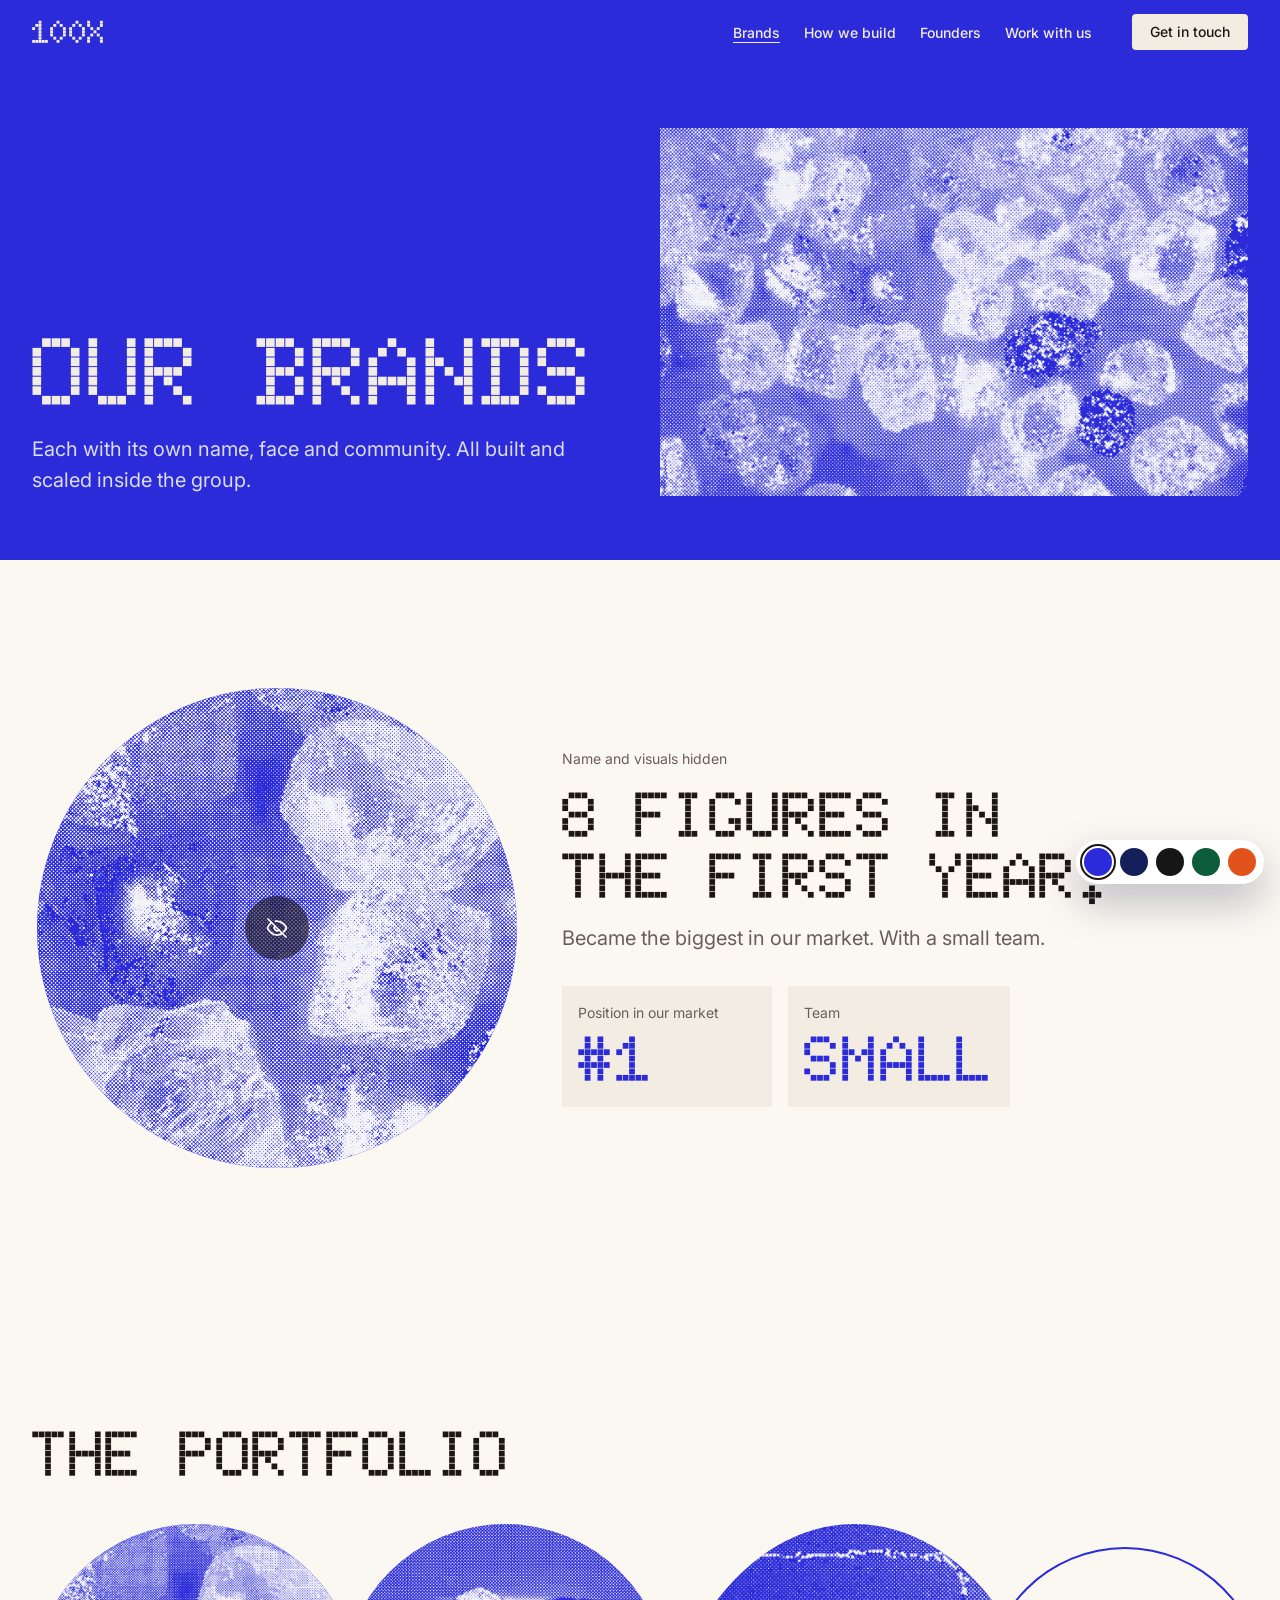
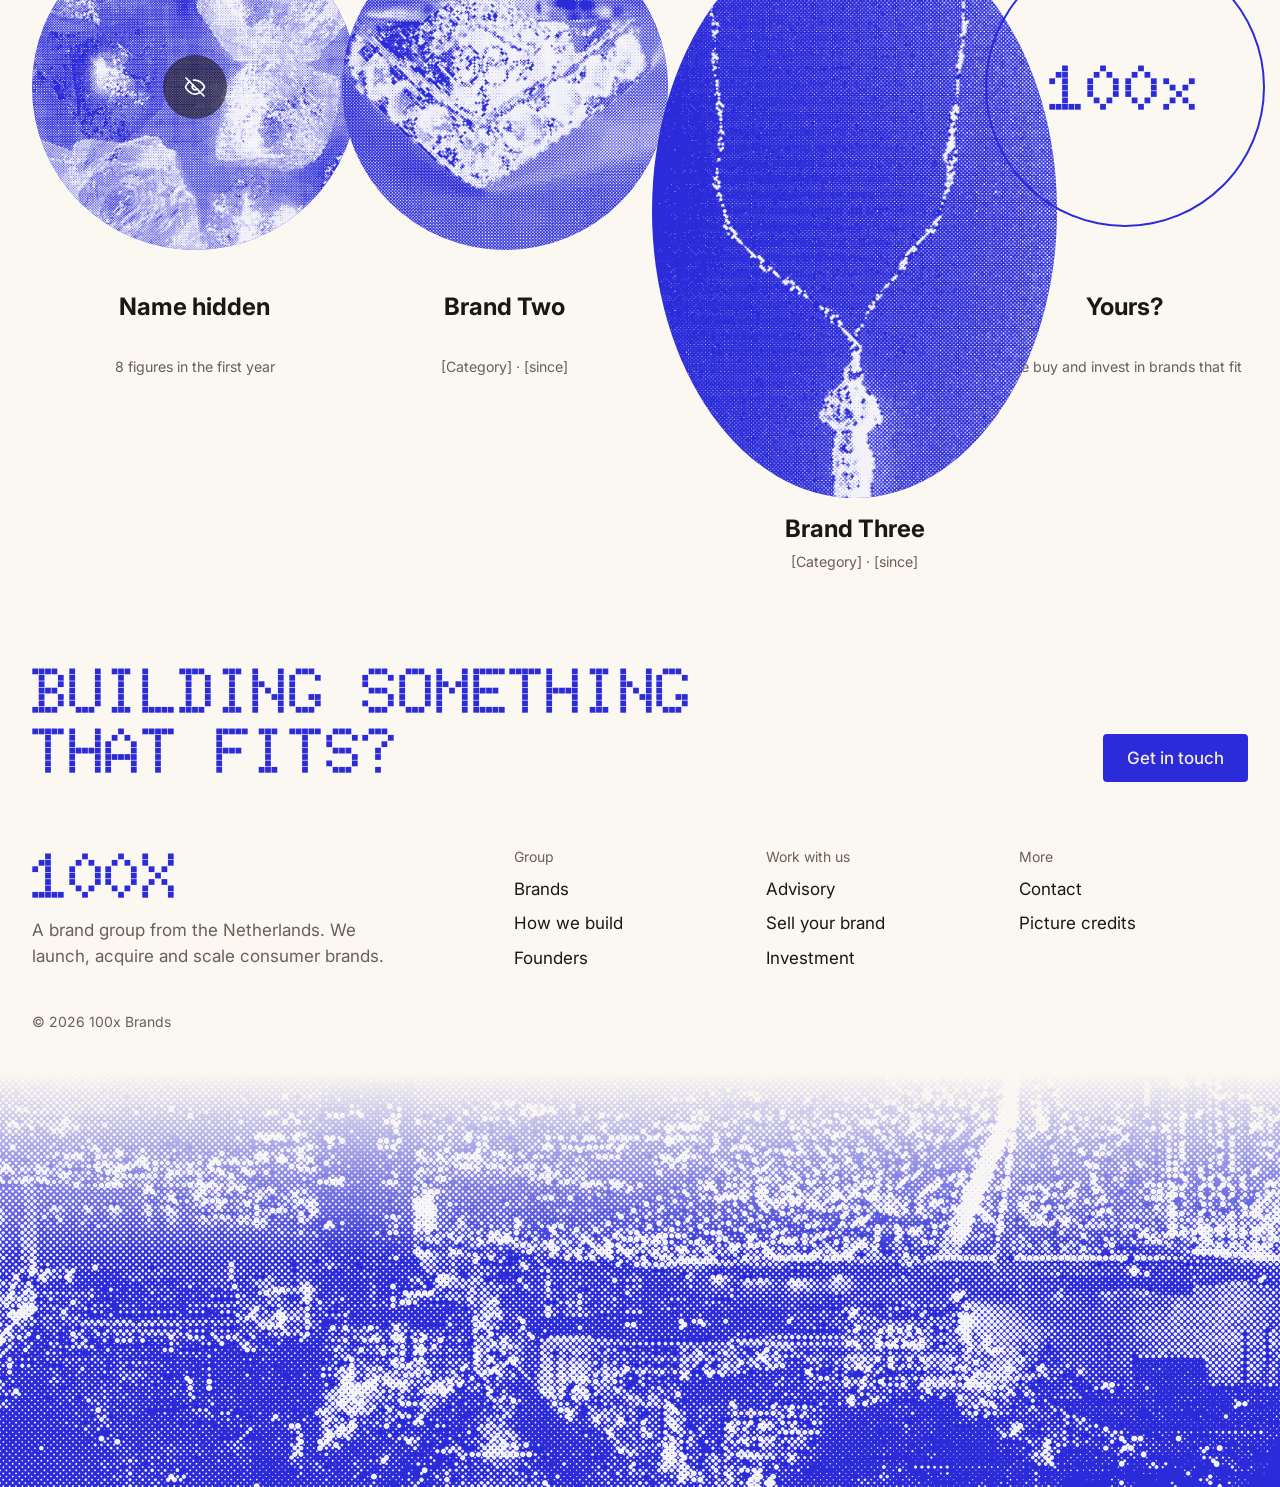
==== commit 4ab3b1f5: "Richting Flex: één beeldstijl in blauw, hero over het hele scherm Elke foto is een halftoon van witt" ====
--- a/brands.html
+++ b/brands.html
@@ -7,13 +7,13 @@
   <meta name="description" content="The brands of 100x Brands.">
   <link rel="preconnect" href="https://fonts.googleapis.com">
   <link rel="preconnect" href="https://fonts.gstatic.com" crossorigin>
-  <link rel="stylesheet" href="https://fonts.googleapis.com/css2?family=Doto:wght@400..900&family=Inter:wght@400;500;600&display=swap">
+  <link rel="stylesheet" href="https://fonts.googleapis.com/css2?family=Doto:wght@300..900&family=Inter:wght@400;500;600&display=swap">
   <link rel="stylesheet" href="css/style.css">
   <script>document.documentElement.classList.add('js');</script>
   <script type="speculationrules">{"prefetch":[{"where":{"href_matches":"/*"},"eagerness":"moderate"}]}</script>
   <script src="js/main.js" defer></script>
 </head>
-<body>
+<body class="">
   <a class="skip-link" href="#content">Skip to content</a>
   <header class="site-header">
     <div class="container site-header__inner">
@@ -32,11 +32,11 @@
   </header>
 
   <main id="content">
-    <section class="pagekop pagekop--rood"><div class="container pagekop__grid"><div><h1 class="dot reveal">Our brands</h1><p class="reveal">Each with its own name, face and community. All built and scaled inside the group.</p></div><img class="pagekop__foto reveal" src="images/colosseum.jpg" width="1400" height="773" alt="An engraving of the Colosseum in Rome" loading="lazy" decoding="async"></div></section>
+    <section class="pagekop pagekop--rood"><div class="container pagekop__grid"><div><h1 class="dot reveal">Our brands</h1><p class="reveal">Each with its own name, face and community. All built and scaled inside the group.</p></div><img class="ht pagekop__foto reveal" src="images/diamanten.webp" width="1400" height="891" alt="Rough diamonds, close up" loading="lazy" decoding="async"></div></section>
 <section class="section bewijs">
       <div class="container bewijs__grid">
         <!-- Anoniem merk. TODO: bron en periode van de claim vastleggen. -->
-        <div class="bewijs__munt reveal"><img src="images/munt.jpg" width="900" height="792" alt="A Roman silver denarius with the head of Augustus" loading="lazy" decoding="async"><span class="oog" aria-hidden="true"><svg viewBox="0 0 24 24" focusable="false"><path d="M3 3l18 18"/><path d="M10.6 5.2A9.8 9.8 0 0 1 12 5c5.5 0 9 5.5 9.5 7a14 14 0 0 1-3 3.9M6.4 6.5A14 14 0 0 0 2.5 12c.5 1.5 4 7 9.5 7a9.7 9.7 0 0 0 4.6-1.2"/><path d="M9.9 9.9a3 3 0 0 0 4.2 4.2"/></svg></span></div>
+        <div class="bewijs__munt reveal"><img class="ht bewijs__steen" src="images/steen.webp" width="900" height="897" alt="A single rough diamond, close up" loading="lazy" decoding="async"><span class="oog" aria-hidden="true"><svg viewBox="0 0 24 24" focusable="false"><path d="M3 3l18 18"/><path d="M10.6 5.2A9.8 9.8 0 0 1 12 5c5.5 0 9 5.5 9.5 7a14 14 0 0 1-3 3.9M6.4 6.5A14 14 0 0 0 2.5 12c.5 1.5 4 7 9.5 7a9.7 9.7 0 0 0 4.6-1.2"/><path d="M9.9 9.9a3 3 0 0 0 4.2 4.2"/></svg></span></div>
         <div class="bewijs__tekst">
           <p class="label reveal">Name and visuals hidden</p>
           <h2 class="dot reveal">8 figures in the first year.</h2>
@@ -50,9 +50,9 @@
       <div class="container">
         <div class="kop reveal"><h2 class="dot">The portfolio</h2></div>
         <div class="munten">
-          <a class="munt reveal" href="brands.html"><span class="munt__beeld"><img src="images/munt.jpg" width="900" height="792" alt="A Roman silver denarius with the head of Augustus" loading="lazy" decoding="async"><span class="oog" aria-hidden="true"><svg viewBox="0 0 24 24" focusable="false"><path d="M3 3l18 18"/><path d="M10.6 5.2A9.8 9.8 0 0 1 12 5c5.5 0 9 5.5 9.5 7a14 14 0 0 1-3 3.9M6.4 6.5A14 14 0 0 0 2.5 12c.5 1.5 4 7 9.5 7a9.7 9.7 0 0 0 4.6-1.2"/><path d="M9.9 9.9a3 3 0 0 0 4.2 4.2"/></svg></span></span><b>Name hidden</b><small>8 figures in the first year</small></a>
-          <a class="munt reveal" href="#"><span class="munt__beeld"><img src="images/munt-2.jpg" width="900" height="881" alt="A second Roman denarius of Augustus" loading="lazy" decoding="async"></span><b>Brand Two</b><small>[Category] · [since]</small></a>
-          <a class="munt reveal" href="#"><span class="munt__beeld"><img class="munt__spiegel" src="images/munt-2.jpg" width="900" height="881" alt="A second Roman denarius of Augustus" loading="lazy" decoding="async"></span><b>Brand Three</b><small>[Category] · [since]</small></a>
+          <a class="munt reveal" href="brands.html"><span class="munt__beeld"><img class="ht" src="images/steen.webp" width="900" height="897" alt="A single rough diamond, close up" loading="lazy" decoding="async"><span class="oog" aria-hidden="true"><svg viewBox="0 0 24 24" focusable="false"><path d="M3 3l18 18"/><path d="M10.6 5.2A9.8 9.8 0 0 1 12 5c5.5 0 9 5.5 9.5 7a14 14 0 0 1-3 3.9M6.4 6.5A14 14 0 0 0 2.5 12c.5 1.5 4 7 9.5 7a9.7 9.7 0 0 0 4.6-1.2"/><path d="M9.9 9.9a3 3 0 0 0 4.2 4.2"/></svg></span></span><b>Name hidden</b><small>8 figures in the first year</small></a>
+          <a class="munt reveal" href="#"><span class="munt__beeld"><img class="ht" src="images/ring.webp" width="1100" height="876" alt="A ring set with diamonds" loading="lazy" decoding="async"></span><b>Brand Two</b><small>[Category] · [since]</small></a>
+          <a class="munt reveal" href="#"><span class="munt__beeld"><img class="ht" src="images/ketting.webp" width="900" height="1275" alt="A chain necklace" loading="lazy" decoding="async"></span><b>Brand Three</b><small>[Category] · [since]</small></a>
           <a class="munt reveal" href="work-with-us.html"><span class="munt__beeld"><span class="munt__leeg" aria-hidden="true">100x</span></span><b>Yours?</b><small>We buy and invest in brands that fit</small></a>
         </div>
       </div>
@@ -61,18 +61,24 @@
 
   <footer class="site-footer">
     <div class="container">
-      <div class="site-footer__close"><h2 class="dot">Building something that fits?</h2><a class="button button--licht" href="contact.html">Get in touch</a></div>
-      <ul class="site-footer__links">
-        <li><a href="brands.html">Brands</a></li>
-        <li><a href="how-we-build.html">How we build</a></li>
-        <li><a href="founders.html">Founders</a></li>
-        <li><a href="work-with-us.html">Work with us</a></li>
-        <li><a href="contact.html">Contact</a></li>
-        <li><a href="credits.html">Picture credits</a></li>
-      </ul>
-      <p class="site-footer__merk dot" aria-hidden="true">100x</p>
+      <div class="site-footer__close"><h2 class="dot">Building something that fits?</h2><a class="button" href="contact.html">Get in touch</a></div>
+      <div class="site-footer__grid">
+        <div class="site-footer__merk"><span class="logo-tekst dot">100x</span><p>A brand group from the Netherlands. We launch, acquire and scale consumer brands.</p></div>
+        <div><p class="site-footer__titel">Group</p><ul><li><a href="brands.html">Brands</a></li><li><a href="how-we-build.html">How we build</a></li><li><a href="founders.html">Founders</a></li></ul></div>
+        <div><p class="site-footer__titel">Work with us</p><ul><li><a href="work-with-us.html#advisory">Advisory</a></li><li><a href="work-with-us.html#sell">Sell your brand</a></li><li><a href="work-with-us.html#invest">Investment</a></li></ul></div>
+        <div><p class="site-footer__titel">More</p><ul><li><a href="contact.html">Contact</a></li><li><a href="credits.html">Picture credits</a></li></ul></div>
+      </div>
       <p class="site-footer__copy">&copy; <span data-year></span> 100x Brands</p>
     </div>
+    <div class="site-footer__beeld" aria-hidden="true"><img class="ht site-footer__foto" src="images/skyline.webp" width="2000" height="1333" alt="" loading="lazy" decoding="async"></div>
   </footer>
+  <!-- Kleurkiezer om te vergelijken. TODO: weghalen voor livegang. -->
+  <div class="kleuren" role="group" aria-label="Try a colour">
+    <button type="button" class="kleuren__knop kleuren__knop--blauw" data-kleur="blauw" aria-label="Blue"></button>
+    <button type="button" class="kleuren__knop kleuren__knop--nacht" data-kleur="nacht" aria-label="Night blue"></button>
+    <button type="button" class="kleuren__knop kleuren__knop--zwart" data-kleur="zwart" aria-label="Black"></button>
+    <button type="button" class="kleuren__knop kleuren__knop--groen" data-kleur="groen" aria-label="Green"></button>
+    <button type="button" class="kleuren__knop kleuren__knop--oranje" data-kleur="oranje" aria-label="Orange"></button>
+  </div>
 </body>
 </html>
--- a/css/style.css
+++ b/css/style.css
@@ -2,23 +2,26 @@
    Ontwerpvariabelen
    Alle kleuren, fonts en afstanden staan hier. Pas het design aan via deze
    variabelen, niet met losse waarden verderop.
-   Richting Imperium: Rome in stippen. Elk beeld is een museumfoto die als
-   halftoon in keizerlijk rood is gedrukt; koppen in een dot-matrixletter.
+   Richting Flex: één beeldstijl op de hele site. Elke foto is een halftoon
+   van stippen op de merkkleur; koppen in een dot-matrixletter; diamanten 100x.
    ========================================================================== */
 :root {
   /* Kleuren */
-  --kleur-rood: #9e1b1f;
-  --kleur-rood-donker: #7f1418;
+  --kleur-merk: #2b2bd9;
+  --kleur-merk-donker: #1f1fa6;
   --kleur-bot: #f3ece2;
   --kleur-papier: #fbf7f1;
   --kleur-inkt: #1d1714;
   --kleur-inkt-zacht: #6a5f57;
-  --kleur-bot-zacht: #e8d9cc;
+  --kleur-bot-zacht: #dcdcf2;
   --kleur-wit: #ffffff;
+  --kleur-diamant: #e9ecf2;
+  --kleur-glinster: rgba(255, 255, 255, 0.9);
   --kleur-lijn: rgba(29, 23, 20, 0.12);
   --kleur-lijn-licht: rgba(243, 236, 226, 0.3);
   --kleur-schaduw: rgba(29, 23, 20, 0.6);
-  --schaduw-ui: 0 18px 40px rgba(60, 10, 12, 0.25);
+  --kleur-scrim: rgba(0, 0, 0, 0.45);
+  --schaduw-ui: 0 18px 40px rgba(10, 10, 60, 0.25);
 
   /* Lettertypes */
   --font-dot: "Doto", "Courier New", monospace;
@@ -55,6 +58,27 @@
   --overgang: 0.2s ease;
   --overgang-pagina: 0.8s;
   --ease-pagina: cubic-bezier(0.65, 0, 0.25, 1);
+}
+
+/* Kleuren om te proberen met de kiezer rechtsonder (TODO: kiezen en de kiezer weghalen) */
+:root[data-kleur="nacht"] {
+  --kleur-merk: #13205a;
+  --kleur-merk-donker: #0c1440;
+}
+
+:root[data-kleur="zwart"] {
+  --kleur-merk: #161616;
+  --kleur-merk-donker: #000000;
+}
+
+:root[data-kleur="groen"] {
+  --kleur-merk: #0d5c3a;
+  --kleur-merk-donker: #08432a;
+}
+
+:root[data-kleur="oranje"] {
+  --kleur-merk: #e2531b;
+  --kleur-merk-donker: #b93f10;
 }
 
 @media (min-width: 768px) {
@@ -172,12 +196,16 @@
   height: auto;
 }
 
+.ht {
+  background: var(--kleur-merk);
+}
+
 a {
   color: inherit;
 }
 
 :focus-visible {
-  outline: 2px solid var(--kleur-rood);
+  outline: 2px solid var(--kleur-merk);
   outline-offset: 3px;
 }
 
@@ -207,7 +235,7 @@
 }
 
 .section--rood {
-  background: var(--kleur-rood);
+  background: var(--kleur-merk);
   color: var(--kleur-bot);
 }
 
@@ -236,7 +264,7 @@
   display: inline-block;
   padding: 0.875rem 1.5rem;
   border-radius: var(--radius);
-  background: var(--kleur-rood);
+  background: var(--kleur-merk);
   color: var(--kleur-bot);
   font-weight: 500;
   line-height: 1.2;
@@ -246,7 +274,7 @@
 }
 
 .button:hover {
-  background: var(--kleur-rood-donker);
+  background: var(--kleur-merk-donker);
   transform: translateY(-2px);
 }
 
@@ -266,7 +294,7 @@
 }
 
 .button--rand:hover {
-  background: var(--kleur-rood-donker);
+  background: var(--kleur-merk-donker);
 }
 
 .button--klein {
@@ -307,7 +335,7 @@
 .ticks svg {
   width: 0.75rem;
   fill: none;
-  stroke: var(--kleur-rood);
+  stroke: var(--kleur-merk);
   stroke-width: 2;
   stroke-linecap: round;
   stroke-linejoin: round;
@@ -339,13 +367,28 @@
    Header
    ========================================================================== */
 .site-header {
-  position: sticky;
+  position: fixed;
   top: 0;
+  left: 0;
+  right: 0;
   z-index: 50;
   height: var(--header-hoogte);
-  background: var(--kleur-rood);
+  background: var(--kleur-merk);
   color: var(--kleur-bot);
+  transition: background-color 0.3s ease;
   view-transition-name: site-header;
+}
+
+main {
+  padding-top: var(--header-hoogte);
+}
+
+.is-home main {
+  padding-top: 0;
+}
+
+.is-home .site-header:not(.is-vast) {
+  background: linear-gradient(var(--kleur-scrim), transparent); /* taste-skill-ignore: neutrale scrim voor leesbaarheid */
 }
 
 .site-header__inner {
@@ -371,7 +414,7 @@
   justify-content: center;
   gap: var(--ruimte-xl);
   padding: var(--header-hoogte) var(--container-marge) var(--ruimte-xl);
-  background: var(--kleur-rood);
+  background: var(--kleur-merk);
 }
 
 .site-nav.is-open {
@@ -463,62 +506,117 @@
 }
 
 /* ==========================================================================
-   Hero
+   Hero: het beeld vult het hele scherm, het diamanten 100x zweeft erboven
    ========================================================================== */
 .hero {
+  position: relative;
+  height: 100svh;
   overflow: hidden;
-  background: var(--kleur-rood);
-  color: var(--kleur-bot);
-}
-
-.hero__grid {
-  display: grid;
+  background: var(--kleur-merk);
+  color: var(--kleur-wit);
+}
+
+.hero__foto {
+  position: absolute;
+  inset: 0;
+  width: 100%;
+  height: 100%;
+  object-fit: cover;
+  will-change: transform;
+}
+
+.hero__diamant {
+  position: absolute;
+  top: 16%;
+  left: 50%;
+  width: min(92vw, 78rem);
+  height: 36%;
+  transform: translateX(-50%);
+}
+
+.hero__diamant .diamant {
+  position: absolute;
+  inset: 0;
+  filter: drop-shadow(0 18px 30px var(--kleur-schaduw));
+}
+
+.hero__verder {
+  position: absolute;
+  left: 50%;
+  bottom: var(--ruimte-l);
+  padding: var(--ruimte-s) var(--ruimte-m);
+  border-radius: 999px;
+  background: var(--kleur-wit);
+  color: var(--kleur-inkt);
+  font-size: var(--tekst-klein);
+  font-weight: 500;
+  text-decoration: none;
+  transform: translateX(-50%);
+}
+
+.intro {
+  padding-block: var(--ruimte-sectie);
+  background: var(--kleur-papier);
+}
+
+.intro__inner {
+  display: grid;
+  justify-items: center;
   gap: var(--ruimte-l);
-  align-items: end;
-  padding-top: var(--ruimte-xl);
-}
-
-.hero__tekst {
-  display: grid;
-  gap: var(--ruimte-l);
-  justify-items: start;
-  align-self: center;
-  padding-bottom: var(--ruimte-xl);
-}
-
-.hero__kop {
+  text-align: center;
+}
+
+.intro h1.dot {
   font-size: var(--kop-reus);
-}
-
-.hero__zin {
+  color: var(--kleur-merk);
+}
+
+.intro p {
   max-width: var(--tekst-maat);
   font-size: var(--tekst-groot);
-  color: var(--kleur-bot-zacht);
-}
-
-.hero__knoppen {
+  color: var(--kleur-inkt-zacht);
+}
+
+.intro__knoppen {
   display: flex;
   flex-wrap: wrap;
+  justify-content: center;
   gap: var(--ruimte-s);
 }
 
-.hero__beeld {
-  align-self: end;
-}
-
-.hero__foto {
+.button--lijn {
+  background: none;
+  box-shadow: inset 0 0 0 1px var(--kleur-merk);
+  color: var(--kleur-merk);
+}
+
+.button--lijn:hover {
+  background: var(--kleur-merk);
+  color: var(--kleur-wit);
+}
+
+.diamant__mark,
+.diamant__canvas {
+  position: absolute;
+  inset: 0;
   width: 100%;
-  max-height: 78svh;
-  object-fit: contain;
-  object-position: bottom;
-  will-change: transform;
+  height: 100%;
+  max-width: none;
+}
+
+.diamant__mark {
+  fill: var(--kleur-wit);
+}
+
+.diamant__mark.has-chrome .fly__glyph {
+  visibility: hidden;
 }
 
 .band {
   overflow: hidden;
   padding-block: var(--ruimte-m);
   background: var(--kleur-inkt);
-  color: var(--kleur-bot);
+  color: var(--kleur-wit);
 }
 
 .band__track {
@@ -541,18 +639,11 @@
   }
 }
 
-@media (min-width: 960px) {
-  .hero__grid {
-    grid-template-columns: 7fr 5fr;
-    min-height: calc(100svh - var(--header-hoogte) - 3.5rem);
-  }
-}
-
 /* ==========================================================================
    Centum
    ========================================================================== */
 .centum {
-  background: var(--kleur-bot);
+  background: var(--kleur-papier);
 }
 
 .centum__grid {
@@ -562,7 +653,7 @@
 
 .centum h2.dot {
   font-size: var(--kop-reus);
-  color: var(--kleur-rood);
+  color: var(--kleur-merk);
 }
 
 .centum__tekst {
@@ -596,6 +687,9 @@
 
 .bewijs__munt img {
   width: 100%;
+  aspect-ratio: 1;
+  object-fit: cover;
+  border-radius: 50%;
 }
 
 .bewijs__tekst {
@@ -632,7 +726,7 @@
   font-size: var(--kop-2);
   font-weight: 900;
   line-height: 1;
-  color: var(--kleur-rood);
+  color: var(--kleur-merk);
   text-transform: uppercase;
 }
 
@@ -662,7 +756,7 @@
   position: relative;
   aspect-ratio: 4 / 5;
   overflow: hidden;
-  background: var(--kleur-bot);
+  background: var(--kleur-merk);
 }
 
 .tegel__foto {
@@ -738,8 +832,8 @@
 }
 
 [data-ui] .checks .is-done i {
-  border-color: var(--kleur-rood);
-  background: var(--kleur-rood);
+  border-color: var(--kleur-merk);
+  background: var(--kleur-merk);
 }
 
 [data-ui] .checks svg {
@@ -777,7 +871,7 @@
   display: block;
   height: 100%;
   border-radius: 999px;
-  background: var(--kleur-rood);
+  background: var(--kleur-merk);
 }
 
 [data-ui] .meter__fill--78 { width: 78%; }
@@ -805,7 +899,7 @@
   border-radius: 4px;
 }
 
-[data-ui] .sw--1 { background: var(--kleur-rood); }
+[data-ui] .sw--1 { background: var(--kleur-merk); }
 [data-ui] .sw--2 { background: var(--kleur-bot); }
 [data-ui] .sw--3 { background: var(--kleur-inkt); }
 
@@ -827,12 +921,13 @@
   aspect-ratio: 1;
   overflow: hidden;
   margin-bottom: var(--ruimte-s);
-  background: var(--kleur-rood-donker);
+  background: var(--kleur-merk-donker);
 }
 
 .weg__beeld img {
   width: 100%;
   height: 100%;
+  background: var(--kleur-merk-donker);
   object-fit: cover;
   transition: transform 0.8s var(--ease);
 }
@@ -863,7 +958,7 @@
 }
 
 .pagekop--rood {
-  background: var(--kleur-rood);
+  background: var(--kleur-merk);
   color: var(--kleur-bot);
 }
 
@@ -886,6 +981,8 @@
 
 .pagekop__foto {
   width: 100%;
+  aspect-ratio: 16 / 10;
+  object-fit: cover;
 }
 
 @media (min-width: 960px) {
@@ -926,11 +1023,8 @@
 .munt__beeld img {
   width: 100%;
   height: 100%;
-  object-fit: contain;
-}
-
-.munt__spiegel {
-  transform: scaleX(-1);
+  object-fit: cover;
+  border-radius: 50%;
 }
 
 .munt__leeg {
@@ -939,11 +1033,11 @@
   width: 86%;
   aspect-ratio: 1;
   border-radius: 50%;
-  box-shadow: inset 0 0 0 2px var(--kleur-rood);
+  box-shadow: inset 0 0 0 2px var(--kleur-merk);
   font-family: var(--font-dot);
   font-size: var(--kop-2);
   font-weight: 900;
-  color: var(--kleur-rood);
+  color: var(--kleur-merk);
 }
 
 .munt b {
@@ -975,10 +1069,12 @@
 
 .weg-groot__beeld img {
   width: 100%;
+  aspect-ratio: 4 / 3;
+  object-fit: cover;
 }
 
 .weg-groot h2.dot {
-  color: var(--kleur-rood);
+  color: var(--kleur-merk);
 }
 
 @media (min-width: 960px) {
@@ -1003,7 +1099,7 @@
   aspect-ratio: 4 / 5;
   margin-bottom: var(--ruimte-m);
   background: var(--kleur-bot);
-  color: var(--kleur-rood);
+  color: var(--kleur-merk);
   font-size: var(--kop-3);
 }
 
@@ -1013,7 +1109,7 @@
 
 .persoon__rol {
   margin-block: var(--ruimte-xs) var(--ruimte-s);
-  color: var(--kleur-rood);
+  color: var(--kleur-merk);
   font-weight: 500;
 }
 
@@ -1033,7 +1129,7 @@
 
 .mailkaart span {
   font-size: var(--kop-2);
-  color: var(--kleur-rood);
+  color: var(--kleur-merk);
 }
 
 .credits {
@@ -1043,13 +1139,13 @@
 }
 
 /* ==========================================================================
-   Footer
+   Footer: licht, met onderaan een brede strook beeld in dezelfde stijl
    ========================================================================== */
 .site-footer {
   overflow: hidden;
-  padding-top: var(--ruimte-xxl);
-  background: var(--kleur-rood);
-  color: var(--kleur-bot);
+  padding-top: var(--ruimte-sectie);
+  background: var(--kleur-papier);
+  color: var(--kleur-inkt);
 }
 
 .site-footer__close {
@@ -1060,30 +1156,66 @@
   margin-bottom: var(--ruimte-xxl);
 }
 
-.site-footer__links {
+.site-footer__close h2.dot {
+  color: var(--kleur-merk);
+}
+
+.site-footer__grid {
   display: grid;
   grid-template-columns: repeat(2, 1fr);
-  gap: var(--ruimte-s) var(--ruimte-l);
-  font-weight: 500;
-}
-
-.site-footer__links a {
+  gap: var(--ruimte-xl) var(--ruimte-l);
+}
+
+.site-footer__merk {
+  grid-column: 1 / -1;
+  display: grid;
+  gap: var(--ruimte-s);
+  max-width: 24rem;
+  color: var(--kleur-inkt-zacht);
+}
+
+.logo-tekst {
+  font-size: var(--kop-2);
+  color: var(--kleur-merk);
+}
+
+.site-footer__titel {
+  margin-bottom: var(--ruimte-s);
+  font-size: var(--tekst-klein);
+  color: var(--kleur-inkt-zacht);
+}
+
+.site-footer ul {
+  display: grid;
+  gap: var(--ruimte-s);
+}
+
+.site-footer ul a {
   text-decoration: none;
 }
 
-.site-footer__links a:hover {
+.site-footer ul a:hover {
   text-decoration: underline;
 }
 
-.site-footer__merk {
+.site-footer__copy {
   margin-top: var(--ruimte-xl);
-  font-size: 36vw;
-  line-height: 0.8;
-}
-
-.site-footer__copy {
-  padding-block: var(--ruimte-m);
   font-size: var(--tekst-klein);
+  color: var(--kleur-inkt-zacht);
+}
+
+.site-footer__beeld {
+  height: 46svh;
+  margin-top: var(--ruimte-xl);
+  -webkit-mask: linear-gradient(to bottom, transparent, #000 45%); /* taste-skill-ignore */
+  mask: linear-gradient(to bottom, transparent, #000 45%); /* taste-skill-ignore */
+}
+
+.site-footer__foto {
+  width: 100%;
+  height: 100%;
+  object-fit: cover;
+  object-position: 50% 70%;
 }
 
 @media (min-width: 960px) {
@@ -1093,15 +1225,48 @@
     justify-content: space-between;
   }
 
-  .site-footer__links {
-    display: flex;
-    gap: var(--ruimte-l);
+  .site-footer__grid {
+    grid-template-columns: 2fr 1fr 1fr 1fr;
   }
 
   .site-footer__merk {
-    font-size: 33vw;
-  }
-}
+    grid-column: auto;
+  }
+}
+
+/* Kleurkiezer (tijdelijk) */
+.kleuren {
+  position: fixed;
+  right: var(--ruimte-m);
+  bottom: var(--ruimte-m);
+  z-index: 60;
+  display: flex;
+  gap: var(--ruimte-s);
+  padding: var(--ruimte-s);
+  border-radius: 999px;
+  background: var(--kleur-wit);
+  box-shadow: var(--schaduw-ui);
+}
+
+.kleuren__knop {
+  width: 1.75rem;
+  height: 1.75rem;
+  padding: 0;
+  border: 0;
+  border-radius: 50%;
+  cursor: pointer;
+}
+
+.kleuren__knop[aria-pressed="true"] {
+  outline: 2px solid var(--kleur-inkt);
+  outline-offset: 2px;
+}
+
+.kleuren__knop--blauw { background: #2b2bd9; }
+.kleuren__knop--nacht { background: #13205a; }
+.kleuren__knop--zwart { background: #161616; }
+.kleuren__knop--groen { background: #0d5c3a; }
+.kleuren__knop--oranje { background: #e2531b; }
 
 @media (prefers-reduced-motion: reduce) {
   ::view-transition-group(*),
